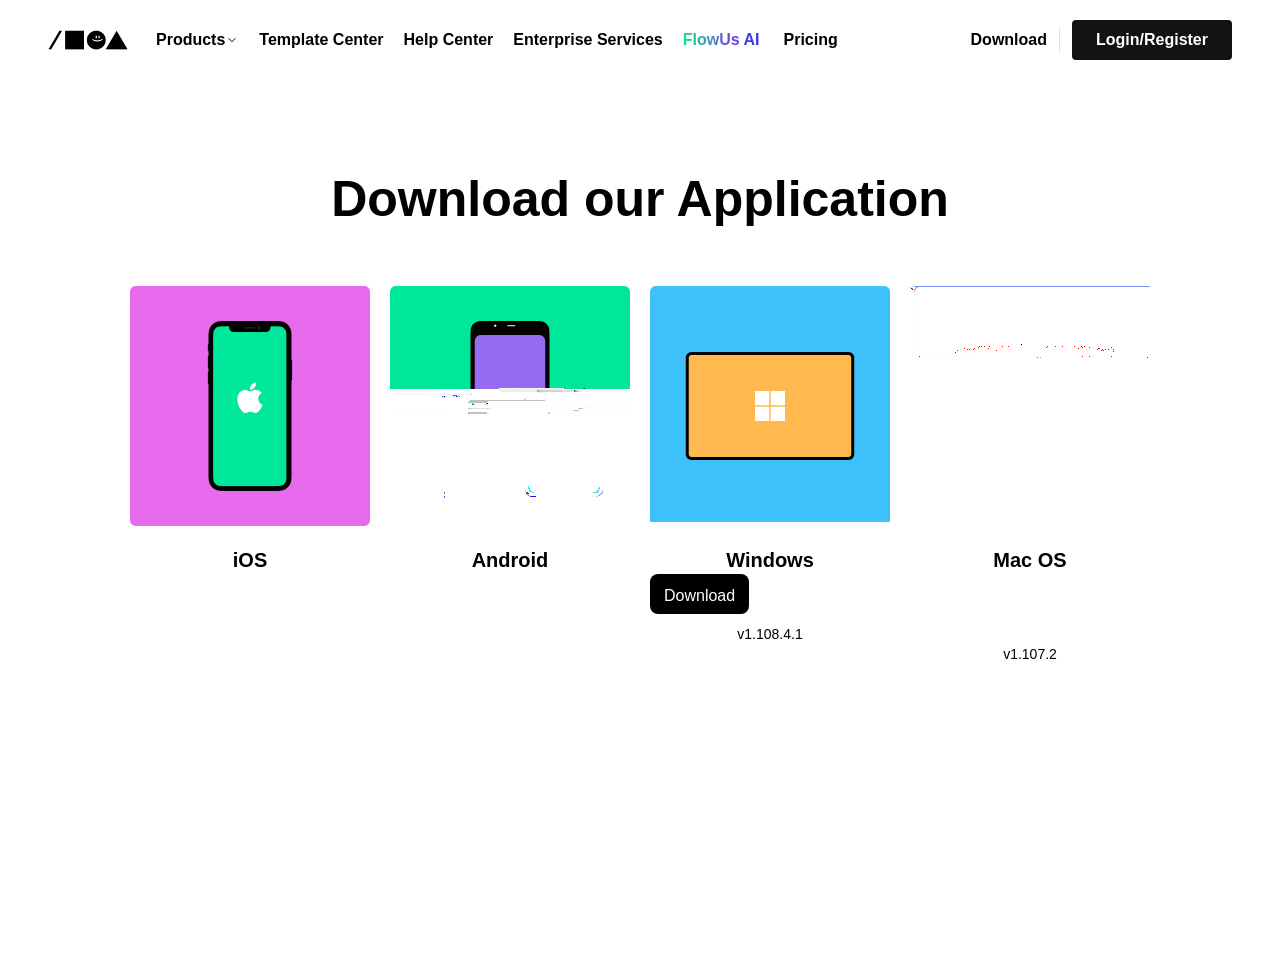
==== playwright_output/download.html @ 9d01afb3 "fix: inject missing Android/Windows/Mac tiles into download.html" ====
<!DOCTYPE html><html lang="en"><head><meta charset="utf-8"><meta name="viewport" content="width=device-width,initial-scale=1"><meta name="robots" content="index, follow"><meta name="theme-color" content="#000000"><link rel="manifest" href="/manifest.json"><link rel="shortcut icon" href="/favicon.png"><title>Download FlowUs - FlowUs Official Website </title><meta name="description" content="FlowUs is a next-generation knowledge management and collaboration platform using cloud-based notes to provide online collaborative documents, multi-dimensional tables, flowcharts, cloud storage, and other versatile functions for both individuals and teams. Covering both mobile and desktop ecosystems, FlowUs enables users to achieve one-stop solutions for project management, knowledge bases, cloud storage, internal workflows, and more."><meta name="keywords" content="FlowUs, FlowUs Official Website, Knowledge Management, Collaboration Platform, Online Documents, Note-taking, Multi-dimensional Tables, Knowledge Base, Project Management, Cloud Documents"><meta name="subject" content="Flow us"><meta name="twitter:title" content="FlowUs Official Website - Next-Generation Knowledge Management and Collaboration Platform"><meta name="twitter:card" content="summary_large_image"><meta name="twitter:description" content="FlowUs is a next-generation knowledge management and collaboration platform using cloud-based notes to provide online collaborative documents, multi-dimensional tables, flowcharts, cloud storage, and other versatile functions for both individuals and teams. Covering both mobile and desktop ecosystems, FlowUs enables users to achieve one-stop solutions for project management, knowledge bases, cloud storage, internal workflows, and more."><meta name="twitter:image" content="https://flowus.tech/preview.jpg"><meta name="twitter:image:alt" content="FlowUs Material Image"><meta property="og:image" content="https://flowus.tech/preview.jpg"><meta property="og:title" content="FlowUs Official Website - Next-Generation Knowledge Management and Collaboration Platform"><meta property="og:type" content="website"><meta property="og:description" content="FlowUs is a next-generation knowledge management and collaboration platform using cloud-based notes to provide online collaborative documents, multi-dimensional tables, flowcharts, cloud storage, and other versatile functions for both individuals and teams. Covering both mobile and desktop ecosystems, FlowUs enables users to achieve one-stop solutions for project management, knowledge bases, cloud storage, internal workflows, and more."><meta property="og:site_name" content="FlowUs"><script type="text/javascript" charset="utf-8" async="" src="https://www.smartsuppchat.com/loader.js?"></script><script type="application/ld+json">{"@context":"https://schema.org","@type":"WebSite","name":"FlowUs","url":"https://flowus.app"}</script><!-- React disabled -->
<script>
window.addEventListener("DOMContentLoaded", function() { console.log("Content preserved"); });
</script><link href="./assets/main.d045d5cb.css" rel="stylesheet"><link rel="shortcut icon" href="[data-uri]" data-react-helmet="true"><meta name="keywords" content="FlowUs download, FlowUs client, FlowUs mobile version, FlowUs PC version, FlowUs software, FlowUs platform download, FlowUs app, FlowUs desktop version" data-react-helmet="true"><meta name="description" content="FlowUs is a next-generation knowledge management and collaboration platform using cloud-based notes. It offers features for individuals and teams such as online collaborative documents, multi-dimensional tables, flowcharts, and cloud storage. Covering the full mobile and PC ecosystem, FlowUs provides an all-in-one solution for project management, knowledge base, cloud storage, and internal workflows." data-react-helmet="true"><script type="text/javascript" data-react-helmet="true">
          var _smartsupp = _smartsupp || {};
          _smartsupp.key = '7169351d4423dc1c62f0234f7a58362358537aee';
          window.smartsupp||(function(d) {
            var s,c,o=smartsupp=function(){ o._.push(arguments)};o._=[];
            s=d.getElementsByTagName('script')[0];c=d.createElement('script');
            c.type='text/javascript';c.charset='utf-8';c.async=true;
            c.src='https://www.smartsuppchat.com/loader.js?';s.parentNode.insertBefore(c,s);
          })(document);
        </script></head><body><noscript>You need to enable JavaScript to run this app.</noscript><div id="root"><div class="App" style="background-color: white;"><header class="relative z-50 h-[80px] header-sm:sticky header-sm:h-16 header-sm:top-0 bg-white text-black"><div class="mediaNone fixed w-full flex justify-between items-center px-12 header-sm:hidden h-[80px] border-grey6 top-0 bg-white text-black" style="background-color: white;"><a class="flex items-center cursor-pointer flex-shrink-0" href="index.html"><img src="./assets/home-logo.78d948f2.3708f5f82c0549fd1920.png" alt="logo" class="w-20"></a><nav class="flex flex-1 items-center justify-start space-x-1 px-5 text-t1-medium mediaNone"><div class="flex items-center"><div class="flex items-center font-bold space-x-1 rounded animate-hover px-2 py-1 whitespace-nowrap">Products<svg width="14" height="14" viewBox="0 0 20 20" xmlns="http://www.w3.org/2000/svg" fill="black"><path fill-rule="evenodd" clip-rule="evenodd" d="M10.3535 12.8284L15.3032 7.87866L14.5961 7.17155L9.99992 11.7677L5.40373 7.17155L4.69662 7.87866L9.64637 12.8284C9.84163 13.0237 10.1582 13.0237 10.3535 12.8284Z"></path></svg></div><div data-tippy-root="true" id="tippy-1" style="z-index: 9999; visibility: visible; position: absolute; inset: 0px auto auto 0px; margin: 0px; transform: translate3d(148px, 58px, 0px);"><div class="tippy-box" data-state="visible" tabindex="-1" data-theme="none" data-animation="fade" role="tooltip" data-placement="bottom-start" style="max-width: 350px; transition-duration: 200ms;"><div class="tippy-content" data-state="visible" style="transition-duration: 200ms;"><div></div></div></div></div></div><a class="relative h-full flex items-center font-bold animate-hover px-2 py-1 rounded whitespace-nowrap" href="template.html" target="_self">Template Center</a><a class="relative h-full flex items-center font-bold animate-hover px-2 py-1 rounded whitespace-nowrap" href="https://docs.flowus.wiki/Help-center-11f323d1c3cc806799dfd455a71608be" target="_blank">Help Center</a><a class="relative h-full flex items-center font-bold animate-hover px-2 py-1 rounded whitespace-nowrap" href="firm.html" target="_self">Enterprise Services</a><a class="relative h-full flex items-center font-bold animate-hover px-2 py-1 rounded whitespace-nowrap" href="ai.html" target="_self"><span class="text-inter-gradient">FlowUs AI</span></a><div class="flex items-center"></div><a class="relative h-full flex items-center font-bold animate-hover px-2 py-1 rounded whitespace-nowrap" href="pricing.html" target="_self">Pricing</a></nav><div class="flex items-center space-x-4 mediaNone"><a class="h-full flex items-center text-t1 font-bold cursor-pointer flex-shrink-0" href="download.html">Download</a></div><span class="w-px h-6 bg-grey5 mx-3 flex-shrink-0 header-md:mx-2 mediaNone"></span><div class="flex items-center mediaNone"><a class="sm:py-2 sm:px-[36px] text-[16px] rounded text-center inline-flex font-semibold items-center justify-center cursor-pointer whitespace-nowrap text-white py-2 px-6 bg-black" href="login.html" style="background-color: rgb(19, 19, 19); color: white;">Login/Register</a></div></div><div class="relative mediaBlock header-sm:block  border-grey6 bg-white text-black"><div class="flex justify-between px-8 h-16 items-center"><a class="cursor-pointer" href="index.html"><img src="./assets/home-logo.78d948f2.3708f5f82c0549fd1920.png" alt="logo" class="w-20"></a><span class="mediaBlock"><svg fill="black" width="32" height="32" viewBox="0 0 32 32" xmlns="http://www.w3.org/2000/svg" class="block"><rect x="5" y="7.75" width="22" height="2.5"></rect><rect x="5" y="14.75" width="22" height="2.5"></rect><rect x="5" y="21.75" width="22" height="2.5"></rect></svg><svg fill="black" width="32" height="32" viewBox="0 0 32 32" xmlns="http://www.w3.org/2000/svg" class="hidden"><rect x="8.04517" y="22.1873" width="20" height="2.5" transform="rotate(-45 8.04517 22.1873)"></rect><rect x="22.1873" y="23.9548" width="20" height="2.5" transform="rotate(-135 22.1873 23.9548)"></rect></svg></span></div><div class="absolute px-8 bg-white py-2 w-full z-10 top-[62px]" style="box-shadow: rgba(0, 0, 0, 0.15) 0px 10px 10px; visibility: hidden; background-color: white;"><a class="text-[15px] h-12 flex items-center font-medium cursor-pointer" href="download.html">Login/Register</a><a class="text-[15px] h-12 flex items-center font-medium cursor-pointer" rel="noreferrer" href="template.html" target="_self">Template Center</a><a class="text-[15px] h-12 flex items-center font-medium cursor-pointer" rel="noreferrer" href="ai.html" target="_self"><img src="./assets/ai.0b3a8809.a1fc3824e3d16d58b443470baec4923d.svg" alt="FlowUs AI"></a><a class="text-[15px] h-12 flex items-center font-medium cursor-pointer" rel="noreferrer" href="firm.html" target="_self">Enterprise Services</a><a class="text-[15px] h-12 flex items-center font-medium cursor-pointer" rel="noreferrer" href="pricing.html" target="_self">Pricing</a><a class="text-[15px] h-12 flex items-center font-medium cursor-pointer" rel="noreferrer" href="download.html" target="_self">Download</a><a class="text-[15px] h-12 flex items-center font-medium cursor-pointer" href="page.html" target="_self">Documents</a><a class="text-[15px] h-12 flex items-center font-medium cursor-pointer" href="bitable.html" target="_self">Multidimensional Tables</a><a class="text-[15px] h-12 flex items-center font-medium cursor-pointer" href="folder.html" target="_self">Folders</a><a class="text-[15px] h-12 flex items-center font-medium cursor-pointer" href="cooperation.html" target="_self">Team Space</a></div></div></header><div><div><div id="__next" data-reactroot="true"><div class="flex w-full h-full transition-all"><div class="w-full h-full" style="width: 100%;"><div class="flex flex-col min-h-screen sm:w-full bg-white"><div><div></div></div><main class="root flex-1 sm:overflow-hidden mx-auto w-full max-w-[1440px]"><div class="mt-16 header-sm:mt-10"><h2 class="text-propaganda-title leading-[110px] header-sm:text-[39px] header-sm:leading-[60px] text-center header-sm:px-4">Download our Application</h2><div class="flex justify-center mt-8 header-sm:flex-col header-sm:items-center header-sm:mt-8 header-sm:px-8"><div class="group relative flex-shrink-0 mr-5 header-sm:mr-0"><img src="[data-uri]" alt="iOS" class="w-60 h-60 mx-auto download-md:w-44 download-md:h-44 header-sm:w-full header-sm:h-full"><p class="text-[20px] leading-[28px] text-center mt-5 font-semibold">iOS</p><button class="h-10 rounded bg-[#bbb] text-white flex font-semibold items-center justify-center text-[16px] w-[141px] mx-auto mt-5 cursor-not-allowed opacity-30" disabled>Unsupported device</button></div><div class="group relative flex-shrink-0 mr-5 header-sm:mr-0 header-sm:mt-16"><img src="./assets/android-icon.png" alt="Android" class="w-60 h-60 mx-auto download-md:w-44 download-md:h-44 header-sm:w-full header-sm:h-full"><p class="text-[20px] leading-[28px] text-center mt-5 font-semibold">Android</p><button class="h-10 rounded bg-[#bbb] text-white flex font-semibold items-center justify-center text-[16px] w-[141px] mx-auto mt-5 cursor-not-allowed opacity-30" disabled>Unsupported device</button></div><div class="group relative flex-shrink-0 mr-5 header-sm:mr-0 header-sm:mt-16"><img src="./assets/windows-icon.png" alt="Windows" class="w-60 h-60 mx-auto download-md:w-44 download-md:h-44 header-sm:w-full header-sm:h-full"><p class="text-[20px] leading-[28px] text-center mt-5 font-semibold">Windows</p><button class="h-10 rounded bg-black text-white flex font-semibold items-center justify-center text-[16px] w-[141px] mx-auto mt-5" id="winBtn" title="Please register to enable downloads.">Download</button><p class="text-[14px] leading-[24px] text-t4-medium text-center mt-2">v1.108.4.1</p></div><div class="group relative flex-shrink-0 header-sm:mr-0 header-sm:mt-16"><img src="./assets/mac-icon.png" alt="Mac OS" class="w-60 h-60 mx-auto download-md:w-44 download-md:h-44 header-sm:w-full header-sm:h-full"><p class="text-[20px] leading-[28px] text-center mt-5 font-semibold">Mac OS</p><button class="h-10 rounded bg-[#bbb] text-white flex font-semibold items-center justify-center text-[16px] w-[141px] mx-auto mt-5 cursor-not-allowed opacity-30" disabled>Unsupported device</button><p class="text-[14px] leading-[24px] text-t4-medium text-center mt-2">v1.107.2</p></div></div></div></div>
<script src="./assets/downloads.js?v=1001"></script>
<script src="./assets/profile.js?v=1001"></script>
</body></html>
---- playwright_output/assets/main.d045d5cb.css ----
@font-face{font-family:circular;font-style:normal;font-weight:400;src:url(chrome-extension://liecbddmkiiihnedobmlmillhodjkdmb/fonts/CircularXXWeb-Book.woff2) format("woff2")}@font-face{font-family:circular;font-style:normal;font-weight:700;src:url(chrome-extension://liecbddmkiiihnedobmlmillhodjkdmb/fonts/CircularXXWeb-Bold.woff2) format("woff2")}#inner-shadow-companion{font-feature-settings:"ss08" on;font-family:circular,-apple-system,BlinkMacSystemFont,Segoe UI,sans-serif;font-size:100%;font-size:var(--lns-fontSize-medium);line-height:var(--lns-lineHeight-medium)}#inner-shadow-companion *,#inner-shadow-companion :after,#inner-shadow-companion :before{box-sizing:border-box}#inner-shadow-companion *{-webkit-font-smoothing:antialiased;-moz-osx-font-smoothing:grayscale;letter-spacing:calc(.6px - .05em)}#inner-shadow-companion,.theme-light,[data-lens-theme=light]{--lns-color-primary:var(--lns-themeLight-color-primary);--lns-color-primaryHover:var(
                  --lns-themeLight-color-primaryHover
                );--lns-color-primaryActive:var(
                  --lns-themeLight-color-primaryActive
                );--lns-color-body:var(--lns-themeLight-color-body);--lns-color-bodyDimmed:var(--lns-themeLight-color-bodyDimmed);--lns-color-background:var(--lns-themeLight-color-background);--lns-color-backgroundHover:var(
                  --lns-themeLight-color-backgroundHover
                );--lns-color-backgroundActive:var(
                  --lns-themeLight-color-backgroundActive
                );--lns-color-backgroundSecondary:var(
                  --lns-themeLight-color-backgroundSecondary
                );--lns-color-backgroundSecondary2:var(
                  --lns-themeLight-color-backgroundSecondary2
                );--lns-color-overlay:var(--lns-themeLight-color-overlay);--lns-color-border:var(--lns-themeLight-color-border);--lns-color-focusRing:var(--lns-themeLight-color-focusRing);--lns-color-record:var(--lns-themeLight-color-record);--lns-color-recordHover:var(
                  --lns-themeLight-color-recordHover
                );--lns-color-recordActive:var(
                  --lns-themeLight-color-recordActive
                );--lns-color-info:var(--lns-themeLight-color-info);--lns-color-success:var(--lns-themeLight-color-success);--lns-color-warning:var(--lns-themeLight-color-warning);--lns-color-danger:var(--lns-themeLight-color-danger);--lns-color-dangerHover:var(
                  --lns-themeLight-color-dangerHover
                );--lns-color-dangerActive:var(
                  --lns-themeLight-color-dangerActive
                );--lns-color-backdrop:var(--lns-themeLight-color-backdrop);--lns-color-backdropDark:var(
                  --lns-themeLight-color-backdropDark
                );--lns-color-backdropTwilight:var(
                  --lns-themeLight-color-backdropTwilight
                );--lns-color-disabledContent:var(
                  --lns-themeLight-color-disabledContent
                );--lns-color-highlight:var(--lns-themeLight-color-highlight);--lns-color-disabledBackground:var(
                  --lns-themeLight-color-disabledBackground
                );--lns-color-formFieldBorder:var(
                  --lns-themeLight-color-formFieldBorder
                );--lns-color-formFieldBackground:var(
                  --lns-themeLight-color-formFieldBackground
                );--lns-color-buttonBorder:var(
                  --lns-themeLight-color-buttonBorder
                );--lns-color-upgrade:var(--lns-themeLight-color-upgrade);--lns-color-upgradeHover:var(
                  --lns-themeLight-color-upgradeHover
                );--lns-color-upgradeActive:var(
                  --lns-themeLight-color-upgradeActive
                );--lns-color-tabBackground:var(
                  --lns-themeLight-color-tabBackground
                );--lns-color-discoveryBackground:var(
                  --lns-themeLight-color-discoveryBackground
                );--lns-color-discoveryLightBackground:var(
                  --lns-themeLight-color-discoveryLightBackground
                );--lns-color-discoveryTitle:var(
                  --lns-themeLight-color-discoveryTitle
                );--lns-color-discoveryHighlight:var(
                  --lns-themeLight-color-discoveryHighlight
                )}.theme-dark,[data-lens-theme=dark]{--lns-color-primary:var(--lns-themeDark-color-primary);--lns-color-primaryHover:var(
                  --lns-themeDark-color-primaryHover
                );--lns-color-primaryActive:var(
                  --lns-themeDark-color-primaryActive
                );--lns-color-body:var(--lns-themeDark-color-body);--lns-color-bodyDimmed:var(--lns-themeDark-color-bodyDimmed);--lns-color-background:var(--lns-themeDark-color-background);--lns-color-backgroundHover:var(
                  --lns-themeDark-color-backgroundHover
                );--lns-color-backgroundActive:var(
                  --lns-themeDark-color-backgroundActive
                );--lns-color-backgroundSecondary:var(
                  --lns-themeDark-color-backgroundSecondary
                );--lns-color-backgroundSecondary2:var(
                  --lns-themeDark-color-backgroundSecondary2
                );--lns-color-overlay:var(--lns-themeDark-color-overlay);--lns-color-border:var(--lns-themeDark-color-border);--lns-color-focusRing:var(--lns-themeDark-color-focusRing);--lns-color-record:var(--lns-themeDark-color-record);--lns-color-recordHover:var(--lns-themeDark-color-recordHover);--lns-color-recordActive:var(
                  --lns-themeDark-color-recordActive
                );--lns-color-info:var(--lns-themeDark-color-info);--lns-color-success:var(--lns-themeDark-color-success);--lns-color-warning:var(--lns-themeDark-color-warning);--lns-color-danger:var(--lns-themeDark-color-danger);--lns-color-dangerHover:var(--lns-themeDark-color-dangerHover);--lns-color-dangerActive:var(
                  --lns-themeDark-color-dangerActive
                );--lns-color-backdrop:var(--lns-themeDark-color-backdrop);--lns-color-backdropDark:var(
                  --lns-themeDark-color-backdropDark
                );--lns-color-backdropTwilight:var(
                  --lns-themeDark-color-backdropTwilight
                );--lns-color-disabledContent:var(
                  --lns-themeDark-color-disabledContent
                );--lns-color-highlight:var(--lns-themeDark-color-highlight);--lns-color-disabledBackground:var(
                  --lns-themeDark-color-disabledBackground
                );--lns-color-formFieldBorder:var(
                  --lns-themeDark-color-formFieldBorder
                );--lns-color-formFieldBackground:var(
                  --lns-themeDark-color-formFieldBackground
                );--lns-color-buttonBorder:var(
                  --lns-themeDark-color-buttonBorder
                );--lns-color-upgrade:var(--lns-themeDark-color-upgrade);--lns-color-upgradeHover:var(
                  --lns-themeDark-color-upgradeHover
                );--lns-color-upgradeActive:var(
                  --lns-themeDark-color-upgradeActive
                );--lns-color-tabBackground:var(
                  --lns-themeDark-color-tabBackground
                );--lns-color-discoveryBackground:var(
                  --lns-themeDark-color-discoveryBackground
                );--lns-color-discoveryLightBackground:var(
                  --lns-themeDark-color-discoveryLightBackground
                );--lns-color-discoveryTitle:var(
                  --lns-themeDark-color-discoveryTitle
                );--lns-color-discoveryHighlight:var(
                  --lns-themeDark-color-discoveryHighlight
                )}#inner-shadow-companion{--lns-fontWeight-book:400;--lns-fontWeight-bold:700;--lns-unit:0.5rem;--lns-fontSize-small:calc(var(--lns-unit, 8px)*1.5);--lns-lineHeight-small:1.5;--lns-fontSize-body-sm:calc(var(--lns-unit, 8px)*1.5);--lns-lineHeight-body-sm:1.5;--lns-fontSize-medium:calc(var(--lns-unit, 8px)*1.75);--lns-lineHeight-medium:1.6;--lns-fontSize-body-md:calc(var(--lns-unit, 8px)*1.75);--lns-lineHeight-body-md:1.6;--lns-fontSize-large:calc(var(--lns-unit, 8px)*2.25);--lns-lineHeight-large:1.45;--lns-fontSize-body-lg:calc(var(--lns-unit, 8px)*2.25);--lns-lineHeight-body-lg:1.45;--lns-fontSize-xlarge:calc(var(--lns-unit, 8px)*3);--lns-lineHeight-xlarge:1.35;--lns-fontSize-heading-sm:calc(var(--lns-unit, 8px)*3);--lns-lineHeight-heading-sm:1.35;--lns-fontSize-xxlarge:calc(var(--lns-unit, 8px)*4);--lns-lineHeight-xxlarge:1.2;--lns-fontSize-heading-md:calc(var(--lns-unit, 8px)*4);--lns-lineHeight-heading-md:1.2;--lns-fontSize-xxxlarge:calc(var(--lns-unit, 8px)*6);--lns-lineHeight-xxxlarge:1.15;--lns-fontSize-heading-lg:calc(var(--lns-unit, 8px)*6);--lns-lineHeight-heading-lg:1.15;--lns-radius-medium:calc(var(--lns-unit, 8px)*1);--lns-radius-large:calc(var(--lns-unit, 8px)*2);--lns-radius-xlarge:calc(var(--lns-unit, 8px)*3);--lns-radius-full:calc(var(--lns-unit, 8px)*999);--lns-shadow-small:0 calc(var(--lns-unit, 8px)*0.5) calc(var(--lns-unit, 8px)*1.25) #0000000d;--lns-shadow-medium:0 calc(var(--lns-unit, 8px)*0.5) calc(var(--lns-unit, 8px)*1.25) #0000001a;--lns-shadow-large:0 calc(var(--lns-unit, 8px)*0.75) calc(var(--lns-unit, 8px)*3) #0000001a;--lns-space-xsmall:calc(var(--lns-unit, 8px)*0.5);--lns-space-small:calc(var(--lns-unit, 8px)*1);--lns-space-medium:calc(var(--lns-unit, 8px)*2);--lns-space-large:calc(var(--lns-unit, 8px)*3);--lns-space-xlarge:calc(var(--lns-unit, 8px)*5);--lns-space-xxlarge:calc(var(--lns-unit, 8px)*8);--lns-formFieldBorderWidth:1px;--lns-formFieldBorderWidthFocus:2px;--lns-formFieldHeight:calc(var(--lns-unit, 8px)*4.5);--lns-formFieldRadius:calc(var(--lns-unit, 8px)*2.25);--lns-formFieldHorizontalPadding:calc(var(--lns-unit, 8px)*2);--lns-formFieldBorderShadow:inset 0 0 0 var(--lns-formFieldBorderWidth) var(--lns-color-formFieldBorder);--lns-formFieldBorderShadowFocus:inset 0 0 0 var(--lns-formFieldBorderWidthFocus) var(--lns-color-blurple),0 0 0 var(--lns-formFieldBorderWidthFocus) var(--lns-color-focusRing);--lns-color-red:#cf3917;--lns-color-blurpleLight:#e9e9fd;--lns-color-blurpleMedium:#c7c6f9;--lns-color-blurple:#625df5;--lns-color-blurpleDark:#4f49f3;--lns-color-blurpleStrong:#3d2d7b;--lns-color-offWhite:#f8f6f0;--lns-color-blueLight:#c6def0;--lns-color-blue:#77c4ff;--lns-color-blueDark:#3d5a70;--lns-color-orangeLight:#ffcfca;--lns-color-orange:#ff623e;--lns-color-orangeDark:#ed785e;--lns-color-tealLight:#9cbdbd;--lns-color-teal:#44c3c3;--lns-color-tealDark:#314444;--lns-color-yellowLight:#ffe9c1;--lns-color-yellow:#ffdb25;--lns-color-yellowDark:#ffc65c;--lns-color-grey8:#212121;--lns-color-grey7:#3a384d;--lns-color-grey6:#6c6685;--lns-color-grey5:#9797a5;--lns-color-grey4:#bcb8c7;--lns-color-grey3:#d7d5dd;--lns-color-grey2:#f2f1f4;--lns-color-grey1:#f7f7f8;--lns-color-white:#fff;--lns-themeLight-color-primary:#625df5;--lns-themeLight-color-primaryHover:#342df2;--lns-themeLight-color-primaryActive:#140dda;--lns-themeLight-color-body:#212121;--lns-themeLight-color-bodyDimmed:#6c6685;--lns-themeLight-color-background:#fff;--lns-themeLight-color-backgroundHover:#3a384d1a;--lns-themeLight-color-backgroundActive:#3a384d4d;--lns-themeLight-color-backgroundSecondary:#3a384d0a;--lns-themeLight-color-backgroundSecondary2:#dad0b433;--lns-themeLight-color-overlay:#fff;--lns-themeLight-color-border:#6c668533;--lns-themeLight-color-focusRing:#625df580;--lns-themeLight-color-record:#ff623e;--lns-themeLight-color-recordHover:#ff380b;--lns-themeLight-color-recordActive:#d72700;--lns-themeLight-color-info:#77c4ff;--lns-themeLight-color-success:#44c3c3;--lns-themeLight-color-warning:#ffc65c;--lns-themeLight-color-danger:#cf3917;--lns-themeLight-color-dangerHover:#ae3013;--lns-themeLight-color-dangerActive:#8e2710;--lns-themeLight-color-backdrop:#21212180;--lns-themeLight-color-backdropDark:#212121e6;--lns-themeLight-color-backdropTwilight:#4b42adcc;--lns-themeLight-color-disabledContent:#9797a5;--lns-themeLight-color-highlight:#6161f126;--lns-themeLight-color-disabledBackground:#f2f1f4;--lns-themeLight-color-formFieldBorder:#d7d5dd;--lns-themeLight-color-formFieldBackground:#fff;--lns-themeLight-color-buttonBorder:#6c668540;--lns-themeLight-color-upgrade:#dbf0ff;--lns-themeLight-color-upgradeHover:#b3deff;--lns-themeLight-color-upgradeActive:#8accff;--lns-themeLight-color-tabBackground:#6c668526;--lns-themeLight-color-discoveryBackground:#dbf0ff;--lns-themeLight-color-discoveryLightBackground:#f0f8ff;--lns-themeLight-color-discoveryTitle:#212121;--lns-themeLight-color-discoveryHighlight:#8accff4d;--lns-themeDark-color-primary:#827ef6;--lns-themeDark-color-primaryHover:#342df2;--lns-themeDark-color-primaryActive:#140dda;--lns-themeDark-color-body:#f7f7f8;--lns-themeDark-color-bodyDimmed:#9797a5;--lns-themeDark-color-background:#212121;--lns-themeDark-color-backgroundHover:#ffffff1a;--lns-themeDark-color-backgroundActive:#fff3;--lns-themeDark-color-backgroundSecondary:#ffffff0a;--lns-themeDark-color-backgroundSecondary2:#7f776233;--lns-themeDark-color-overlay:#333;--lns-themeDark-color-border:#bcb8c733;--lns-themeDark-color-focusRing:#625df580;--lns-themeDark-color-record:#ff623e;--lns-themeDark-color-recordHover:#ff380b;--lns-themeDark-color-recordActive:#d72700;--lns-themeDark-color-info:#77c4ff;--lns-themeDark-color-success:#44c3c3;--lns-themeDark-color-warning:#ffc65c;--lns-themeDark-color-danger:#cf3917;--lns-themeDark-color-dangerHover:#ae3013;--lns-themeDark-color-dangerActive:#8e2710;--lns-themeDark-color-backdrop:#21212180;--lns-themeDark-color-backdropDark:#212121e6;--lns-themeDark-color-backdropTwilight:#4b42adcc;--lns-themeDark-color-disabledContent:#9797a5;--lns-themeDark-color-highlight:#6161f126;--lns-themeDark-color-disabledBackground:#363342;--lns-themeDark-color-formFieldBorder:#6c6685;--lns-themeDark-color-formFieldBackground:#212121;--lns-themeDark-color-buttonBorder:#ffffff40;--lns-themeDark-color-upgrade:#a2d4fb;--lns-themeDark-color-upgradeHover:#80c5fa;--lns-themeDark-color-upgradeActive:#5db5f8;--lns-themeDark-color-tabBackground:#ffffff26;--lns-themeDark-color-discoveryBackground:#a2d4fb;--lns-themeDark-color-discoveryLightBackground:#212121;--lns-themeDark-color-discoveryTitle:#77c4ff;--lns-themeDark-color-discoveryHighlight:#8accff4d;--lns-gradient-ai-primary:radial-gradient(134.96% 884.49% at 119.29% 112.58%,#dc43be 0%,#565add 70%);--lns-gradient-ai-secondary:radial-gradient(100% 138.41% at 100% 100%,#eff0ff 0%,#fff 100%)}.c\:red{color:var(--lns-color-red)}.c\:blurpleLight{color:var(--lns-color-blurpleLight)}.c\:blurpleMedium{color:var(--lns-color-blurpleMedium)}.c\:blurple{color:var(--lns-color-blurple)}.c\:blurpleDark{color:var(--lns-color-blurpleDark)}.c\:blurpleStrong{color:var(--lns-color-blurpleStrong)}.c\:offWhite{color:var(--lns-color-offWhite)}.c\:blueLight{color:var(--lns-color-blueLight)}.c\:blue{color:var(--lns-color-blue)}.c\:blueDark{color:var(--lns-color-blueDark)}.c\:orangeLight{color:var(--lns-color-orangeLight)}.c\:orange{color:var(--lns-color-orange)}.c\:orangeDark{color:var(--lns-color-orangeDark)}.c\:tealLight{color:var(--lns-color-tealLight)}.c\:teal{color:var(--lns-color-teal)}.c\:tealDark{color:var(--lns-color-tealDark)}.c\:yellowLight{color:var(--lns-color-yellowLight)}.c\:yellow{color:var(--lns-color-yellow)}.c\:yellowDark{color:var(--lns-color-yellowDark)}.c\:grey8{color:var(--lns-color-grey8)}.c\:grey7{color:var(--lns-color-grey7)}.c\:grey6{color:var(--lns-color-grey6)}.c\:grey5{color:var(--lns-color-grey5)}.c\:grey4{color:var(--lns-color-grey4)}.c\:grey3{color:var(--lns-color-grey3)}.c\:grey2{color:var(--lns-color-grey2)}.c\:grey1{color:var(--lns-color-grey1)}.c\:white{color:var(--lns-color-white)}.c\:primary{color:var(--lns-color-primary)}.c\:primaryHover{color:var(--lns-color-primaryHover)}.c\:primaryActive{color:var(--lns-color-primaryActive)}.c\:body{color:var(--lns-color-body)}.c\:bodyDimmed{color:var(--lns-color-bodyDimmed)}.c\:background{color:var(--lns-color-background)}.c\:backgroundHover{color:var(--lns-color-backgroundHover)}.c\:backgroundActive{color:var(--lns-color-backgroundActive)}.c\:backgroundSecondary{color:var(--lns-color-backgroundSecondary)}.c\:backgroundSecondary2{color:var(--lns-color-backgroundSecondary2)}.c\:overlay{color:var(--lns-color-overlay)}.c\:border{color:var(--lns-color-border)}.c\:focusRing{color:var(--lns-color-focusRing)}.c\:record{color:var(--lns-color-record)}.c\:recordHover{color:var(--lns-color-recordHover)}.c\:recordActive{color:var(--lns-color-recordActive)}.c\:info{color:var(--lns-color-info)}.c\:success{color:var(--lns-color-success)}.c\:warning{color:var(--lns-color-warning)}.c\:danger{color:var(--lns-color-danger)}.c\:dangerHover{color:var(--lns-color-dangerHover)}.c\:dangerActive{color:var(--lns-color-dangerActive)}.c\:backdrop{color:var(--lns-color-backdrop)}.c\:backdropDark{color:var(--lns-color-backdropDark)}.c\:backdropTwilight{color:var(--lns-color-backdropTwilight)}.c\:disabledContent{color:var(--lns-color-disabledContent)}.c\:highlight{color:var(--lns-color-highlight)}.c\:disabledBackground{color:var(--lns-color-disabledBackground)}.c\:formFieldBorder{color:var(--lns-color-formFieldBorder)}.c\:formFieldBackground{color:var(--lns-color-formFieldBackground)}.c\:buttonBorder{color:var(--lns-color-buttonBorder)}.c\:upgrade{color:var(--lns-color-upgrade)}.c\:upgradeHover{color:var(--lns-color-upgradeHover)}.c\:upgradeActive{color:var(--lns-color-upgradeActive)}.c\:tabBackground{color:var(--lns-color-tabBackground)}.c\:discoveryBackground{color:var(--lns-color-discoveryBackground)}.c\:discoveryLightBackground{color:var(--lns-color-discoveryLightBackground)}.c\:discoveryTitle{color:var(--lns-color-discoveryTitle)}.c\:discoveryHighlight{color:var(--lns-color-discoveryHighlight)}.shadow\:small{box-shadow:var(--lns-shadow-small)}.shadow\:medium{box-shadow:var(--lns-shadow-medium)}.shadow\:large{box-shadow:var(--lns-shadow-large)}.radius\:medium{border-radius:var(--lns-radius-medium)}.radius\:large{border-radius:var(--lns-radius-large)}.radius\:xlarge{border-radius:var(--lns-radius-xlarge)}.radius\:full{border-radius:var(--lns-radius-full)}.bgc\:red{background-color:var(--lns-color-red)}.bgc\:blurpleLight{background-color:var(--lns-color-blurpleLight)}.bgc\:blurpleMedium{background-color:var(--lns-color-blurpleMedium)}.bgc\:blurple{background-color:var(--lns-color-blurple)}.bgc\:blurpleDark{background-color:var(--lns-color-blurpleDark)}.bgc\:blurpleStrong{background-color:var(--lns-color-blurpleStrong)}.bgc\:offWhite{background-color:var(--lns-color-offWhite)}.bgc\:blueLight{background-color:var(--lns-color-blueLight)}.bgc\:blue{background-color:var(--lns-color-blue)}.bgc\:blueDark{background-color:var(--lns-color-blueDark)}.bgc\:orangeLight{background-color:var(--lns-color-orangeLight)}.bgc\:orange{background-color:var(--lns-color-orange)}.bgc\:orangeDark{background-color:var(--lns-color-orangeDark)}.bgc\:tealLight{background-color:var(--lns-color-tealLight)}.bgc\:teal{background-color:var(--lns-color-teal)}.bgc\:tealDark{background-color:var(--lns-color-tealDark)}.bgc\:yellowLight{background-color:var(--lns-color-yellowLight)}.bgc\:yellow{background-color:var(--lns-color-yellow)}.bgc\:yellowDark{background-color:var(--lns-color-yellowDark)}.bgc\:grey8{background-color:var(--lns-color-grey8)}.bgc\:grey7{background-color:var(--lns-color-grey7)}.bgc\:grey6{background-color:var(--lns-color-grey6)}.bgc\:grey5{background-color:var(--lns-color-grey5)}.bgc\:grey4{background-color:var(--lns-color-grey4)}.bgc\:grey3{background-color:var(--lns-color-grey3)}.bgc\:grey2{background-color:var(--lns-color-grey2)}.bgc\:grey1{background-color:var(--lns-color-grey1)}.bgc\:white{background-color:var(--lns-color-white)}.bgc\:primary{background-color:var(--lns-color-primary)}.bgc\:primaryHover{background-color:var(--lns-color-primaryHover)}.bgc\:primaryActive{background-color:var(--lns-color-primaryActive)}.bgc\:body{background-color:var(--lns-color-body)}.bgc\:bodyDimmed{background-color:var(--lns-color-bodyDimmed)}.bgc\:background{background-color:var(--lns-color-background)}.bgc\:backgroundHover{background-color:var(--lns-color-backgroundHover)}.bgc\:backgroundActive{background-color:var(--lns-color-backgroundActive)}.bgc\:backgroundSecondary{background-color:var(--lns-color-backgroundSecondary)}.bgc\:backgroundSecondary2{background-color:var(--lns-color-backgroundSecondary2)}.bgc\:overlay{background-color:var(--lns-color-overlay)}.bgc\:border{background-color:var(--lns-color-border)}.bgc\:focusRing{background-color:var(--lns-color-focusRing)}.bgc\:record{background-color:var(--lns-color-record)}.bgc\:recordHover{background-color:var(--lns-color-recordHover)}.bgc\:recordActive{background-color:var(--lns-color-recordActive)}.bgc\:info{background-color:var(--lns-color-info)}.bgc\:success{background-color:var(--lns-color-success)}.bgc\:warning{background-color:var(--lns-color-warning)}.bgc\:danger{background-color:var(--lns-color-danger)}.bgc\:dangerHover{background-color:var(--lns-color-dangerHover)}.bgc\:dangerActive{background-color:var(--lns-color-dangerActive)}.bgc\:backdrop{background-color:var(--lns-color-backdrop)}.bgc\:backdropDark{background-color:var(--lns-color-backdropDark)}.bgc\:backdropTwilight{background-color:var(--lns-color-backdropTwilight)}.bgc\:disabledContent{background-color:var(--lns-color-disabledContent)}.bgc\:highlight{background-color:var(--lns-color-highlight)}.bgc\:disabledBackground{background-color:var(--lns-color-disabledBackground)}.bgc\:formFieldBorder{background-color:var(--lns-color-formFieldBorder)}.bgc\:formFieldBackground{background-color:var(--lns-color-formFieldBackground)}.bgc\:buttonBorder{background-color:var(--lns-color-buttonBorder)}.bgc\:upgrade{background-color:var(--lns-color-upgrade)}.bgc\:upgradeHover{background-color:var(--lns-color-upgradeHover)}.bgc\:upgradeActive{background-color:var(--lns-color-upgradeActive)}.bgc\:tabBackground{background-color:var(--lns-color-tabBackground)}.bgc\:discoveryBackground{background-color:var(--lns-color-discoveryBackground)}.bgc\:discoveryLightBackground{background-color:var(--lns-color-discoveryLightBackground)}.bgc\:discoveryTitle{background-color:var(--lns-color-discoveryTitle)}.bgc\:discoveryHighlight{background-color:var(--lns-color-discoveryHighlight)}.m\:0{margin:0}.m\:auto{margin:auto}.m\:xsmall{margin:var(--lns-space-xsmall)}.m\:small{margin:var(--lns-space-small)}.m\:medium{margin:var(--lns-space-medium)}.m\:large{margin:var(--lns-space-large)}.m\:xlarge{margin:var(--lns-space-xlarge)}.m\:xxlarge{margin:var(--lns-space-xxlarge)}.mt\:0{margin-top:0}.mt\:auto{margin-top:auto}.mt\:xsmall{margin-top:var(--lns-space-xsmall)}.mt\:small{margin-top:var(--lns-space-small)}.mt\:medium{margin-top:var(--lns-space-medium)}.mt\:large{margin-top:var(--lns-space-large)}.mt\:xlarge{margin-top:var(--lns-space-xlarge)}.mt\:xxlarge{margin-top:var(--lns-space-xxlarge)}.mb\:0{margin-bottom:0}.mb\:auto{margin-bottom:auto}.mb\:xsmall{margin-bottom:var(--lns-space-xsmall)}.mb\:small{margin-bottom:var(--lns-space-small)}.mb\:medium{margin-bottom:var(--lns-space-medium)}.mb\:large{margin-bottom:var(--lns-space-large)}.mb\:xlarge{margin-bottom:var(--lns-space-xlarge)}.mb\:xxlarge{margin-bottom:var(--lns-space-xxlarge)}.ml\:0{margin-left:0}.ml\:auto{margin-left:auto}.ml\:xsmall{margin-left:var(--lns-space-xsmall)}.ml\:small{margin-left:var(--lns-space-small)}.ml\:medium{margin-left:var(--lns-space-medium)}.ml\:large{margin-left:var(--lns-space-large)}.ml\:xlarge{margin-left:var(--lns-space-xlarge)}.ml\:xxlarge{margin-left:var(--lns-space-xxlarge)}.mr\:0{margin-right:0}.mr\:auto{margin-right:auto}.mr\:xsmall{margin-right:var(--lns-space-xsmall)}.mr\:small{margin-right:var(--lns-space-small)}.mr\:medium{margin-right:var(--lns-space-medium)}.mr\:large{margin-right:var(--lns-space-large)}.mr\:xlarge{margin-right:var(--lns-space-xlarge)}.mr\:xxlarge{margin-right:var(--lns-space-xxlarge)}.mx\:0{margin-left:0;margin-right:0}.mx\:auto{margin-left:auto;margin-right:auto}.mx\:xsmall{margin-left:var(--lns-space-xsmall);margin-right:var(--lns-space-xsmall)}.mx\:small{margin-left:var(--lns-space-small);margin-right:var(--lns-space-small)}.mx\:medium{margin-left:var(--lns-space-medium);margin-right:var(--lns-space-medium)}.mx\:large{margin-left:var(--lns-space-large);margin-right:var(--lns-space-large)}.mx\:xlarge{margin-left:var(--lns-space-xlarge);margin-right:var(--lns-space-xlarge)}.mx\:xxlarge{margin-left:var(--lns-space-xxlarge);margin-right:var(--lns-space-xxlarge)}.my\:0{margin-bottom:0;margin-top:0}.my\:auto{margin-bottom:auto;margin-top:auto}.my\:xsmall{margin-bottom:var(--lns-space-xsmall);margin-top:var(--lns-space-xsmall)}.my\:small{margin-bottom:var(--lns-space-small);margin-top:var(--lns-space-small)}.my\:medium{margin-bottom:var(--lns-space-medium);margin-top:var(--lns-space-medium)}.my\:large{margin-bottom:var(--lns-space-large);margin-top:var(--lns-space-large)}.my\:xlarge{margin-bottom:var(--lns-space-xlarge);margin-top:var(--lns-space-xlarge)}.my\:xxlarge{margin-bottom:var(--lns-space-xxlarge);margin-top:var(--lns-space-xxlarge)}.p\:0{padding:0}.p\:xsmall{padding:var(--lns-space-xsmall)}.p\:small{padding:var(--lns-space-small)}.p\:medium{padding:var(--lns-space-medium)}.p\:large{padding:var(--lns-space-large)}.p\:xlarge{padding:var(--lns-space-xlarge)}.p\:xxlarge{padding:var(--lns-space-xxlarge)}.pt\:0{padding-top:0}.pt\:xsmall{padding-top:var(--lns-space-xsmall)}.pt\:small{padding-top:var(--lns-space-small)}.pt\:medium{padding-top:var(--lns-space-medium)}.pt\:large{padding-top:var(--lns-space-large)}.pt\:xlarge{padding-top:var(--lns-space-xlarge)}.pt\:xxlarge{padding-top:var(--lns-space-xxlarge)}.pb\:0{padding-bottom:0}.pb\:xsmall{padding-bottom:var(--lns-space-xsmall)}.pb\:small{padding-bottom:var(--lns-space-small)}.pb\:medium{padding-bottom:var(--lns-space-medium)}.pb\:large{padding-bottom:var(--lns-space-large)}.pb\:xlarge{padding-bottom:var(--lns-space-xlarge)}.pb\:xxlarge{padding-bottom:var(--lns-space-xxlarge)}.pl\:0{padding-left:0}.pl\:xsmall{padding-left:var(--lns-space-xsmall)}.pl\:small{padding-left:var(--lns-space-small)}.pl\:medium{padding-left:var(--lns-space-medium)}.pl\:large{padding-left:var(--lns-space-large)}.pl\:xlarge{padding-left:var(--lns-space-xlarge)}.pl\:xxlarge{padding-left:var(--lns-space-xxlarge)}.pr\:0{padding-right:0}.pr\:xsmall{padding-right:var(--lns-space-xsmall)}.pr\:small{padding-right:var(--lns-space-small)}.pr\:medium{padding-right:var(--lns-space-medium)}.pr\:large{padding-right:var(--lns-space-large)}.pr\:xlarge{padding-right:var(--lns-space-xlarge)}.pr\:xxlarge{padding-right:var(--lns-space-xxlarge)}.px\:0{padding-left:0;padding-right:0}.px\:xsmall{padding-left:var(--lns-space-xsmall);padding-right:var(--lns-space-xsmall)}.px\:small{padding-left:var(--lns-space-small);padding-right:var(--lns-space-small)}.px\:medium{padding-left:var(--lns-space-medium);padding-right:var(--lns-space-medium)}.px\:large{padding-left:var(--lns-space-large);padding-right:var(--lns-space-large)}.px\:xlarge{padding-left:var(--lns-space-xlarge);padding-right:var(--lns-space-xlarge)}.px\:xxlarge{padding-left:var(--lns-space-xxlarge);padding-right:var(--lns-space-xxlarge)}.py\:0{padding-bottom:0;padding-top:0}.py\:xsmall{padding-bottom:var(--lns-space-xsmall);padding-top:var(--lns-space-xsmall)}.py\:small{padding-bottom:var(--lns-space-small);padding-top:var(--lns-space-small)}.py\:medium{padding-bottom:var(--lns-space-medium);padding-top:var(--lns-space-medium)}.py\:large{padding-bottom:var(--lns-space-large);padding-top:var(--lns-space-large)}.py\:xlarge{padding-bottom:var(--lns-space-xlarge);padding-top:var(--lns-space-xlarge)}.py\:xxlarge{padding-bottom:var(--lns-space-xxlarge);padding-top:var(--lns-space-xxlarge)}.text\:small{font-size:var(--lns-fontSize-small);line-height:var(--lns-lineHeight-small)}.text\:body-sm{font-size:var(--lns-fontSize-body-sm);line-height:var(--lns-lineHeight-body-sm)}.text\:medium{font-size:var(--lns-fontSize-medium);line-height:var(--lns-lineHeight-medium)}.text\:body-md{font-size:var(--lns-fontSize-body-md);line-height:var(--lns-lineHeight-body-md)}.text\:large{font-size:var(--lns-fontSize-large);line-height:var(--lns-lineHeight-large)}.text\:body-lg{font-size:var(--lns-fontSize-body-lg);line-height:var(--lns-lineHeight-body-lg)}.text\:xlarge{font-size:var(--lns-fontSize-xlarge);line-height:var(--lns-lineHeight-xlarge)}.text\:heading-sm{font-size:var(--lns-fontSize-heading-sm);line-height:var(--lns-lineHeight-heading-sm)}.text\:xxlarge{font-size:var(--lns-fontSize-xxlarge);line-height:var(--lns-lineHeight-xxlarge)}.text\:heading-md{font-size:var(--lns-fontSize-heading-md);line-height:var(--lns-lineHeight-heading-md)}.text\:xxxlarge{font-size:var(--lns-fontSize-xxxlarge);line-height:var(--lns-lineHeight-xxxlarge)}.text\:heading-lg{font-size:var(--lns-fontSize-heading-lg);line-height:var(--lns-lineHeight-heading-lg)}.weight\:book{font-weight:var(--lns-fontWeight-book)}.weight\:bold{font-weight:var(--lns-fontWeight-bold)}.text\:body{font-size:var(--lns-fontSize-body-md);font-weight:var(--lns-fontWeight-book);line-height:var(--lns-lineHeight-body-md)}.text\:title{font-size:var(--lns-fontSize-body-lg);line-height:var(--lns-lineHeight-body-lg)}.text\:mainTitle,.text\:title{font-weight:var(--lns-fontWeight-bold)}.text\:mainTitle{font-size:var(--lns-fontSize-heading-md);line-height:var(--lns-lineHeight-heading-md)}.text\:left{text-align:left}.text\:right{text-align:right}.text\:center{text-align:center}.border{border:1px solid var(--lns-color-border)}.borderTop{border-top:1px solid var(--lns-color-border)}.borderBottom{border-bottom:1px solid var(--lns-color-border)}.borderLeft{border-left:1px solid var(--lns-color-border)}.borderRight{border-right:1px solid var(--lns-color-border)}.inline{display:inline}.inlineBlock{display:inline-block}.inlineFlex{display:inline-flex}.none{display:none}.flexWrap{flex-wrap:wrap}.flexDirection\:column{flex-direction:column}.flexDirection\:row{flex-direction:row}.items\:stretch{align-items:stretch}.items\:center{align-items:center}.items\:baseline{align-items:baseline}.items\:flexStart{align-items:flex-start}.items\:flexEnd{align-items:flex-end}.items\:selfStart{align-items:self-start}.items\:selfEnd{align-items:self-end}.justify\:flexStart{justify-content:flex-start}.justify\:flexEnd{justify-content:flex-end}.justify\:center{justify-content:center}.justify\:spaceBetween{justify-content:space-between}.justify\:spaceAround{justify-content:space-around}.justify\:spaceEvenly{justify-content:space-evenly}.grow\:0{flex-grow:0}.grow\:1{flex-grow:1}.shrink\:0{flex-shrink:0}.shrink\:1{flex-shrink:1}.self\:auto{align-self:auto}.self\:flexStart{align-self:flex-start}.self\:flexEnd{align-self:flex-end}.self\:center{align-self:center}.self\:baseline{align-self:baseline}.self\:stretch{align-self:stretch}.overflow\:hidden{overflow:hidden}.overflow\:auto{overflow:auto}.top\:0{top:0}.top\:auto{top:auto}.top\:xsmall{top:var(--lns-space-xsmall)}.top\:small{top:var(--lns-space-small)}.top\:medium{top:var(--lns-space-medium)}.top\:large{top:var(--lns-space-large)}.top\:xlarge{top:var(--lns-space-xlarge)}.top\:xxlarge{top:var(--lns-space-xxlarge)}.bottom\:0{bottom:0}.bottom\:auto{bottom:auto}.bottom\:xsmall{bottom:var(--lns-space-xsmall)}.bottom\:small{bottom:var(--lns-space-small)}.bottom\:medium{bottom:var(--lns-space-medium)}.bottom\:large{bottom:var(--lns-space-large)}.bottom\:xlarge{bottom:var(--lns-space-xlarge)}.bottom\:xxlarge{bottom:var(--lns-space-xxlarge)}.left\:0{left:0}.left\:auto{left:auto}.left\:xsmall{left:var(--lns-space-xsmall)}.left\:small{left:var(--lns-space-small)}.left\:medium{left:var(--lns-space-medium)}.left\:large{left:var(--lns-space-large)}.left\:xlarge{left:var(--lns-space-xlarge)}.left\:xxlarge{left:var(--lns-space-xxlarge)}.right\:0{right:0}.right\:auto{right:auto}.right\:xsmall{right:var(--lns-space-xsmall)}.right\:small{right:var(--lns-space-small)}.right\:medium{right:var(--lns-space-medium)}.right\:large{right:var(--lns-space-large)}.right\:xlarge{right:var(--lns-space-xlarge)}.right\:xxlarge{right:var(--lns-space-xxlarge)}.width\:auto{width:auto}.width\:full{width:100%}.width\:0{width:0}.minWidth\:0{min-width:0}.height\:auto{height:auto}.height\:full{height:100%}.height\:0{height:0}.ellipsis{text-overflow:ellipsis}.ellipsis,.srOnly{overflow:hidden;white-space:nowrap}.srOnly{clip:rect(0,0,0,0);border-width:0;height:1px;margin:-1px;padding:0;position:absolute;width:1px}@media (min-width:31em){.xs-c\:red{color:var(--lns-color-red)}.xs-c\:blurpleLight{color:var(--lns-color-blurpleLight)}.xs-c\:blurpleMedium{color:var(--lns-color-blurpleMedium)}.xs-c\:blurple{color:var(--lns-color-blurple)}.xs-c\:blurpleDark{color:var(--lns-color-blurpleDark)}.xs-c\:blurpleStrong{color:var(--lns-color-blurpleStrong)}.xs-c\:offWhite{color:var(--lns-color-offWhite)}.xs-c\:blueLight{color:var(--lns-color-blueLight)}.xs-c\:blue{color:var(--lns-color-blue)}.xs-c\:blueDark{color:var(--lns-color-blueDark)}.xs-c\:orangeLight{color:var(--lns-color-orangeLight)}.xs-c\:orange{color:var(--lns-color-orange)}.xs-c\:orangeDark{color:var(--lns-color-orangeDark)}.xs-c\:tealLight{color:var(--lns-color-tealLight)}.xs-c\:teal{color:var(--lns-color-teal)}.xs-c\:tealDark{color:var(--lns-color-tealDark)}.xs-c\:yellowLight{color:var(--lns-color-yellowLight)}.xs-c\:yellow{color:var(--lns-color-yellow)}.xs-c\:yellowDark{color:var(--lns-color-yellowDark)}.xs-c\:grey8{color:var(--lns-color-grey8)}.xs-c\:grey7{color:var(--lns-color-grey7)}.xs-c\:grey6{color:var(--lns-color-grey6)}.xs-c\:grey5{color:var(--lns-color-grey5)}.xs-c\:grey4{color:var(--lns-color-grey4)}.xs-c\:grey3{color:var(--lns-color-grey3)}.xs-c\:grey2{color:var(--lns-color-grey2)}.xs-c\:grey1{color:var(--lns-color-grey1)}.xs-c\:white{color:var(--lns-color-white)}.xs-c\:primary{color:var(--lns-color-primary)}.xs-c\:primaryHover{color:var(--lns-color-primaryHover)}.xs-c\:primaryActive{color:var(--lns-color-primaryActive)}.xs-c\:body{color:var(--lns-color-body)}.xs-c\:bodyDimmed{color:var(--lns-color-bodyDimmed)}.xs-c\:background{color:var(--lns-color-background)}.xs-c\:backgroundHover{color:var(--lns-color-backgroundHover)}.xs-c\:backgroundActive{color:var(--lns-color-backgroundActive)}.xs-c\:backgroundSecondary{color:var(--lns-color-backgroundSecondary)}.xs-c\:backgroundSecondary2{color:var(--lns-color-backgroundSecondary2)}.xs-c\:overlay{color:var(--lns-color-overlay)}.xs-c\:border{color:var(--lns-color-border)}.xs-c\:focusRing{color:var(--lns-color-focusRing)}.xs-c\:record{color:var(--lns-color-record)}.xs-c\:recordHover{color:var(--lns-color-recordHover)}.xs-c\:recordActive{color:var(--lns-color-recordActive)}.xs-c\:info{color:var(--lns-color-info)}.xs-c\:success{color:var(--lns-color-success)}.xs-c\:warning{color:var(--lns-color-warning)}.xs-c\:danger{color:var(--lns-color-danger)}.xs-c\:dangerHover{color:var(--lns-color-dangerHover)}.xs-c\:dangerActive{color:var(--lns-color-dangerActive)}.xs-c\:backdrop{color:var(--lns-color-backdrop)}.xs-c\:backdropDark{color:var(--lns-color-backdropDark)}.xs-c\:backdropTwilight{color:var(--lns-color-backdropTwilight)}.xs-c\:disabledContent{color:var(--lns-color-disabledContent)}.xs-c\:highlight{color:var(--lns-color-highlight)}.xs-c\:disabledBackground{color:var(--lns-color-disabledBackground)}.xs-c\:formFieldBorder{color:var(--lns-color-formFieldBorder)}.xs-c\:formFieldBackground{color:var(--lns-color-formFieldBackground)}.xs-c\:buttonBorder{color:var(--lns-color-buttonBorder)}.xs-c\:upgrade{color:var(--lns-color-upgrade)}.xs-c\:upgradeHover{color:var(--lns-color-upgradeHover)}.xs-c\:upgradeActive{color:var(--lns-color-upgradeActive)}.xs-c\:tabBackground{color:var(--lns-color-tabBackground)}.xs-c\:discoveryBackground{color:var(--lns-color-discoveryBackground)}.xs-c\:discoveryLightBackground{color:var(--lns-color-discoveryLightBackground)}.xs-c\:discoveryTitle{color:var(--lns-color-discoveryTitle)}.xs-c\:discoveryHighlight{color:var(--lns-color-discoveryHighlight)}.xs-shadow\:small{box-shadow:var(--lns-shadow-small)}.xs-shadow\:medium{box-shadow:var(--lns-shadow-medium)}.xs-shadow\:large{box-shadow:var(--lns-shadow-large)}.xs-radius\:medium{border-radius:var(--lns-radius-medium)}.xs-radius\:large{border-radius:var(--lns-radius-large)}.xs-radius\:xlarge{border-radius:var(--lns-radius-xlarge)}.xs-radius\:full{border-radius:var(--lns-radius-full)}.xs-bgc\:red{background-color:var(--lns-color-red)}.xs-bgc\:blurpleLight{background-color:var(--lns-color-blurpleLight)}.xs-bgc\:blurpleMedium{background-color:var(--lns-color-blurpleMedium)}.xs-bgc\:blurple{background-color:var(--lns-color-blurple)}.xs-bgc\:blurpleDark{background-color:var(--lns-color-blurpleDark)}.xs-bgc\:blurpleStrong{background-color:var(--lns-color-blurpleStrong)}.xs-bgc\:offWhite{background-color:var(--lns-color-offWhite)}.xs-bgc\:blueLight{background-color:var(--lns-color-blueLight)}.xs-bgc\:blue{background-color:var(--lns-color-blue)}.xs-bgc\:blueDark{background-color:var(--lns-color-blueDark)}.xs-bgc\:orangeLight{background-color:var(--lns-color-orangeLight)}.xs-bgc\:orange{background-color:var(--lns-color-orange)}.xs-bgc\:orangeDark{background-color:var(--lns-color-orangeDark)}.xs-bgc\:tealLight{background-color:var(--lns-color-tealLight)}.xs-bgc\:teal{background-color:var(--lns-color-teal)}.xs-bgc\:tealDark{background-color:var(--lns-color-tealDark)}.xs-bgc\:yellowLight{background-color:var(--lns-color-yellowLight)}.xs-bgc\:yellow{background-color:var(--lns-color-yellow)}.xs-bgc\:yellowDark{background-color:var(--lns-color-yellowDark)}.xs-bgc\:grey8{background-color:var(--lns-color-grey8)}.xs-bgc\:grey7{background-color:var(--lns-color-grey7)}.xs-bgc\:grey6{background-color:var(--lns-color-grey6)}.xs-bgc\:grey5{background-color:var(--lns-color-grey5)}.xs-bgc\:grey4{background-color:var(--lns-color-grey4)}.xs-bgc\:grey3{background-color:var(--lns-color-grey3)}.xs-bgc\:grey2{background-color:var(--lns-color-grey2)}.xs-bgc\:grey1{background-color:var(--lns-color-grey1)}.xs-bgc\:white{background-color:var(--lns-color-white)}.xs-bgc\:primary{background-color:var(--lns-color-primary)}.xs-bgc\:primaryHover{background-color:var(--lns-color-primaryHover)}.xs-bgc\:primaryActive{background-color:var(--lns-color-primaryActive)}.xs-bgc\:body{background-color:var(--lns-color-body)}.xs-bgc\:bodyDimmed{background-color:var(--lns-color-bodyDimmed)}.xs-bgc\:background{background-color:var(--lns-color-background)}.xs-bgc\:backgroundHover{background-color:var(--lns-color-backgroundHover)}.xs-bgc\:backgroundActive{background-color:var(--lns-color-backgroundActive)}.xs-bgc\:backgroundSecondary{background-color:var(--lns-color-backgroundSecondary)}.xs-bgc\:backgroundSecondary2{background-color:var(--lns-color-backgroundSecondary2)}.xs-bgc\:overlay{background-color:var(--lns-color-overlay)}.xs-bgc\:border{background-color:var(--lns-color-border)}.xs-bgc\:focusRing{background-color:var(--lns-color-focusRing)}.xs-bgc\:record{background-color:var(--lns-color-record)}.xs-bgc\:recordHover{background-color:var(--lns-color-recordHover)}.xs-bgc\:recordActive{background-color:var(--lns-color-recordActive)}.xs-bgc\:info{background-color:var(--lns-color-info)}.xs-bgc\:success{background-color:var(--lns-color-success)}.xs-bgc\:warning{background-color:var(--lns-color-warning)}.xs-bgc\:danger{background-color:var(--lns-color-danger)}.xs-bgc\:dangerHover{background-color:var(--lns-color-dangerHover)}.xs-bgc\:dangerActive{background-color:var(--lns-color-dangerActive)}.xs-bgc\:backdrop{background-color:var(--lns-color-backdrop)}.xs-bgc\:backdropDark{background-color:var(--lns-color-backdropDark)}.xs-bgc\:backdropTwilight{background-color:var(--lns-color-backdropTwilight)}.xs-bgc\:disabledContent{background-color:var(--lns-color-disabledContent)}.xs-bgc\:highlight{background-color:var(--lns-color-highlight)}.xs-bgc\:disabledBackground{background-color:var(--lns-color-disabledBackground)}.xs-bgc\:formFieldBorder{background-color:var(--lns-color-formFieldBorder)}.xs-bgc\:formFieldBackground{background-color:var(--lns-color-formFieldBackground)}.xs-bgc\:buttonBorder{background-color:var(--lns-color-buttonBorder)}.xs-bgc\:upgrade{background-color:var(--lns-color-upgrade)}.xs-bgc\:upgradeHover{background-color:var(--lns-color-upgradeHover)}.xs-bgc\:upgradeActive{background-color:var(--lns-color-upgradeActive)}.xs-bgc\:tabBackground{background-color:var(--lns-color-tabBackground)}.xs-bgc\:discoveryBackground{background-color:var(--lns-color-discoveryBackground)}.xs-bgc\:discoveryLightBackground{background-color:var(--lns-color-discoveryLightBackground)}.xs-bgc\:discoveryTitle{background-color:var(--lns-color-discoveryTitle)}.xs-bgc\:discoveryHighlight{background-color:var(--lns-color-discoveryHighlight)}.xs-m\:0{margin:0}.xs-m\:auto{margin:auto}.xs-m\:xsmall{margin:var(--lns-space-xsmall)}.xs-m\:small{margin:var(--lns-space-small)}.xs-m\:medium{margin:var(--lns-space-medium)}.xs-m\:large{margin:var(--lns-space-large)}.xs-m\:xlarge{margin:var(--lns-space-xlarge)}.xs-m\:xxlarge{margin:var(--lns-space-xxlarge)}.xs-mt\:0{margin-top:0}.xs-mt\:auto{margin-top:auto}.xs-mt\:xsmall{margin-top:var(--lns-space-xsmall)}.xs-mt\:small{margin-top:var(--lns-space-small)}.xs-mt\:medium{margin-top:var(--lns-space-medium)}.xs-mt\:large{margin-top:var(--lns-space-large)}.xs-mt\:xlarge{margin-top:var(--lns-space-xlarge)}.xs-mt\:xxlarge{margin-top:var(--lns-space-xxlarge)}.xs-mb\:0{margin-bottom:0}.xs-mb\:auto{margin-bottom:auto}.xs-mb\:xsmall{margin-bottom:var(--lns-space-xsmall)}.xs-mb\:small{margin-bottom:var(--lns-space-small)}.xs-mb\:medium{margin-bottom:var(--lns-space-medium)}.xs-mb\:large{margin-bottom:var(--lns-space-large)}.xs-mb\:xlarge{margin-bottom:var(--lns-space-xlarge)}.xs-mb\:xxlarge{margin-bottom:var(--lns-space-xxlarge)}.xs-ml\:0{margin-left:0}.xs-ml\:auto{margin-left:auto}.xs-ml\:xsmall{margin-left:var(--lns-space-xsmall)}.xs-ml\:small{margin-left:var(--lns-space-small)}.xs-ml\:medium{margin-left:var(--lns-space-medium)}.xs-ml\:large{margin-left:var(--lns-space-large)}.xs-ml\:xlarge{margin-left:var(--lns-space-xlarge)}.xs-ml\:xxlarge{margin-left:var(--lns-space-xxlarge)}.xs-mr\:0{margin-right:0}.xs-mr\:auto{margin-right:auto}.xs-mr\:xsmall{margin-right:var(--lns-space-xsmall)}.xs-mr\:small{margin-right:var(--lns-space-small)}.xs-mr\:medium{margin-right:var(--lns-space-medium)}.xs-mr\:large{margin-right:var(--lns-space-large)}.xs-mr\:xlarge{margin-right:var(--lns-space-xlarge)}.xs-mr\:xxlarge{margin-right:var(--lns-space-xxlarge)}.xs-mx\:0{margin-left:0;margin-right:0}.xs-mx\:auto{margin-left:auto;margin-right:auto}.xs-mx\:xsmall{margin-left:var(--lns-space-xsmall);margin-right:var(--lns-space-xsmall)}.xs-mx\:small{margin-left:var(--lns-space-small);margin-right:var(--lns-space-small)}.xs-mx\:medium{margin-left:var(--lns-space-medium);margin-right:var(--lns-space-medium)}.xs-mx\:large{margin-left:var(--lns-space-large);margin-right:var(--lns-space-large)}.xs-mx\:xlarge{margin-left:var(--lns-space-xlarge);margin-right:var(--lns-space-xlarge)}.xs-mx\:xxlarge{margin-left:var(--lns-space-xxlarge);margin-right:var(--lns-space-xxlarge)}.xs-my\:0{margin-bottom:0;margin-top:0}.xs-my\:auto{margin-bottom:auto;margin-top:auto}.xs-my\:xsmall{margin-bottom:var(--lns-space-xsmall);margin-top:var(--lns-space-xsmall)}.xs-my\:small{margin-bottom:var(--lns-space-small);margin-top:var(--lns-space-small)}.xs-my\:medium{margin-bottom:var(--lns-space-medium);margin-top:var(--lns-space-medium)}.xs-my\:large{margin-bottom:var(--lns-space-large);margin-top:var(--lns-space-large)}.xs-my\:xlarge{margin-bottom:var(--lns-space-xlarge);margin-top:var(--lns-space-xlarge)}.xs-my\:xxlarge{margin-bottom:var(--lns-space-xxlarge);margin-top:var(--lns-space-xxlarge)}.xs-p\:0{padding:0}.xs-p\:xsmall{padding:var(--lns-space-xsmall)}.xs-p\:small{padding:var(--lns-space-small)}.xs-p\:medium{padding:var(--lns-space-medium)}.xs-p\:large{padding:var(--lns-space-large)}.xs-p\:xlarge{padding:var(--lns-space-xlarge)}.xs-p\:xxlarge{padding:var(--lns-space-xxlarge)}.xs-pt\:0{padding-top:0}.xs-pt\:xsmall{padding-top:var(--lns-space-xsmall)}.xs-pt\:small{padding-top:var(--lns-space-small)}.xs-pt\:medium{padding-top:var(--lns-space-medium)}.xs-pt\:large{padding-top:var(--lns-space-large)}.xs-pt\:xlarge{padding-top:var(--lns-space-xlarge)}.xs-pt\:xxlarge{padding-top:var(--lns-space-xxlarge)}.xs-pb\:0{padding-bottom:0}.xs-pb\:xsmall{padding-bottom:var(--lns-space-xsmall)}.xs-pb\:small{padding-bottom:var(--lns-space-small)}.xs-pb\:medium{padding-bottom:var(--lns-space-medium)}.xs-pb\:large{padding-bottom:var(--lns-space-large)}.xs-pb\:xlarge{padding-bottom:var(--lns-space-xlarge)}.xs-pb\:xxlarge{padding-bottom:var(--lns-space-xxlarge)}.xs-pl\:0{padding-left:0}.xs-pl\:xsmall{padding-left:var(--lns-space-xsmall)}.xs-pl\:small{padding-left:var(--lns-space-small)}.xs-pl\:medium{padding-left:var(--lns-space-medium)}.xs-pl\:large{padding-left:var(--lns-space-large)}.xs-pl\:xlarge{padding-left:var(--lns-space-xlarge)}.xs-pl\:xxlarge{padding-left:var(--lns-space-xxlarge)}.xs-pr\:0{padding-right:0}.xs-pr\:xsmall{padding-right:var(--lns-space-xsmall)}.xs-pr\:small{padding-right:var(--lns-space-small)}.xs-pr\:medium{padding-right:var(--lns-space-medium)}.xs-pr\:large{padding-right:var(--lns-space-large)}.xs-pr\:xlarge{padding-right:var(--lns-space-xlarge)}.xs-pr\:xxlarge{padding-right:var(--lns-space-xxlarge)}.xs-px\:0{padding-left:0;padding-right:0}.xs-px\:xsmall{padding-left:var(--lns-space-xsmall);padding-right:var(--lns-space-xsmall)}.xs-px\:small{padding-left:var(--lns-space-small);padding-right:var(--lns-space-small)}.xs-px\:medium{padding-left:var(--lns-space-medium);padding-right:var(--lns-space-medium)}.xs-px\:large{padding-left:var(--lns-space-large);padding-right:var(--lns-space-large)}.xs-px\:xlarge{padding-left:var(--lns-space-xlarge);padding-right:var(--lns-space-xlarge)}.xs-px\:xxlarge{padding-left:var(--lns-space-xxlarge);padding-right:var(--lns-space-xxlarge)}.xs-py\:0{padding-bottom:0;padding-top:0}.xs-py\:xsmall{padding-bottom:var(--lns-space-xsmall);padding-top:var(--lns-space-xsmall)}.xs-py\:small{padding-bottom:var(--lns-space-small);padding-top:var(--lns-space-small)}.xs-py\:medium{padding-bottom:var(--lns-space-medium);padding-top:var(--lns-space-medium)}.xs-py\:large{padding-bottom:var(--lns-space-large);padding-top:var(--lns-space-large)}.xs-py\:xlarge{padding-bottom:var(--lns-space-xlarge);padding-top:var(--lns-space-xlarge)}.xs-py\:xxlarge{padding-bottom:var(--lns-space-xxlarge);padding-top:var(--lns-space-xxlarge)}.xs-text\:small{font-size:var(--lns-fontSize-small);line-height:var(--lns-lineHeight-small)}.xs-text\:body-sm{font-size:var(--lns-fontSize-body-sm);line-height:var(--lns-lineHeight-body-sm)}.xs-text\:medium{font-size:var(--lns-fontSize-medium);line-height:var(--lns-lineHeight-medium)}.xs-text\:body-md{font-size:var(--lns-fontSize-body-md);line-height:var(--lns-lineHeight-body-md)}.xs-text\:large{font-size:var(--lns-fontSize-large);line-height:var(--lns-lineHeight-large)}.xs-text\:body-lg{font-size:var(--lns-fontSize-body-lg);line-height:var(--lns-lineHeight-body-lg)}.xs-text\:xlarge{font-size:var(--lns-fontSize-xlarge);line-height:var(--lns-lineHeight-xlarge)}.xs-text\:heading-sm{font-size:var(--lns-fontSize-heading-sm);line-height:var(--lns-lineHeight-heading-sm)}.xs-text\:xxlarge{font-size:var(--lns-fontSize-xxlarge);line-height:var(--lns-lineHeight-xxlarge)}.xs-text\:heading-md{font-size:var(--lns-fontSize-heading-md);line-height:var(--lns-lineHeight-heading-md)}.xs-text\:xxxlarge{font-size:var(--lns-fontSize-xxxlarge);line-height:var(--lns-lineHeight-xxxlarge)}.xs-text\:heading-lg{font-size:var(--lns-fontSize-heading-lg);line-height:var(--lns-lineHeight-heading-lg)}.xs-weight\:book{font-weight:var(--lns-fontWeight-book)}.xs-weight\:bold{font-weight:var(--lns-fontWeight-bold)}.xs-text\:body{font-size:var(--lns-fontSize-body-md);font-weight:var(--lns-fontWeight-book);line-height:var(--lns-lineHeight-body-md)}.xs-text\:title{font-size:var(--lns-fontSize-body-lg);line-height:var(--lns-lineHeight-body-lg)}.xs-text\:mainTitle,.xs-text\:title{font-weight:var(--lns-fontWeight-bold)}.xs-text\:mainTitle{font-size:var(--lns-fontSize-heading-md);line-height:var(--lns-lineHeight-heading-md)}.xs-text\:left{text-align:left}.xs-text\:right{text-align:right}.xs-text\:center{text-align:center}.xs-border{border:1px solid var(--lns-color-border)}.xs-borderTop{border-top:1px solid var(--lns-color-border)}.xs-borderBottom{border-bottom:1px solid var(--lns-color-border)}.xs-borderLeft{border-left:1px solid var(--lns-color-border)}.xs-borderRight{border-right:1px solid var(--lns-color-border)}.xs-inline{display:inline}.xs-block{display:block}.xs-flex{display:flex}.xs-inlineBlock{display:inline-block}.xs-inlineFlex{display:inline-flex}.xs-none{display:none}.xs-flexWrap{flex-wrap:wrap}.xs-flexDirection\:column{flex-direction:column}.xs-flexDirection\:row{flex-direction:row}.xs-items\:stretch{align-items:stretch}.xs-items\:center{align-items:center}.xs-items\:baseline{align-items:baseline}.xs-items\:flexStart{align-items:flex-start}.xs-items\:flexEnd{align-items:flex-end}.xs-items\:selfStart{align-items:self-start}.xs-items\:selfEnd{align-items:self-end}.xs-justify\:flexStart{justify-content:flex-start}.xs-justify\:flexEnd{justify-content:flex-end}.xs-justify\:center{justify-content:center}.xs-justify\:spaceBetween{justify-content:space-between}.xs-justify\:spaceAround{justify-content:space-around}.xs-justify\:spaceEvenly{justify-content:space-evenly}.xs-grow\:0{flex-grow:0}.xs-grow\:1{flex-grow:1}.xs-shrink\:0{flex-shrink:0}.xs-shrink\:1{flex-shrink:1}.xs-self\:auto{align-self:auto}.xs-self\:flexStart{align-self:flex-start}.xs-self\:flexEnd{align-self:flex-end}.xs-self\:center{align-self:center}.xs-self\:baseline{align-self:baseline}.xs-self\:stretch{align-self:stretch}.xs-overflow\:hidden{overflow:hidden}.xs-overflow\:auto{overflow:auto}.xs-relative{position:relative}.xs-absolute{position:absolute}.xs-sticky{position:sticky}.xs-fixed{position:fixed}.xs-top\:0{top:0}.xs-top\:auto{top:auto}.xs-top\:xsmall{top:var(--lns-space-xsmall)}.xs-top\:small{top:var(--lns-space-small)}.xs-top\:medium{top:var(--lns-space-medium)}.xs-top\:large{top:var(--lns-space-large)}.xs-top\:xlarge{top:var(--lns-space-xlarge)}.xs-top\:xxlarge{top:var(--lns-space-xxlarge)}.xs-bottom\:0{bottom:0}.xs-bottom\:auto{bottom:auto}.xs-bottom\:xsmall{bottom:var(--lns-space-xsmall)}.xs-bottom\:small{bottom:var(--lns-space-small)}.xs-bottom\:medium{bottom:var(--lns-space-medium)}.xs-bottom\:large{bottom:var(--lns-space-large)}.xs-bottom\:xlarge{bottom:var(--lns-space-xlarge)}.xs-bottom\:xxlarge{bottom:var(--lns-space-xxlarge)}.xs-left\:0{left:0}.xs-left\:auto{left:auto}.xs-left\:xsmall{left:var(--lns-space-xsmall)}.xs-left\:small{left:var(--lns-space-small)}.xs-left\:medium{left:var(--lns-space-medium)}.xs-left\:large{left:var(--lns-space-large)}.xs-left\:xlarge{left:var(--lns-space-xlarge)}.xs-left\:xxlarge{left:var(--lns-space-xxlarge)}.xs-right\:0{right:0}.xs-right\:auto{right:auto}.xs-right\:xsmall{right:var(--lns-space-xsmall)}.xs-right\:small{right:var(--lns-space-small)}.xs-right\:medium{right:var(--lns-space-medium)}.xs-right\:large{right:var(--lns-space-large)}.xs-right\:xlarge{right:var(--lns-space-xlarge)}.xs-right\:xxlarge{right:var(--lns-space-xxlarge)}.xs-width\:auto{width:auto}.xs-width\:full{width:100%}.xs-width\:0{width:0}.xs-minWidth\:0{min-width:0}.xs-height\:auto{height:auto}.xs-height\:full{height:100%}.xs-height\:0{height:0}.xs-ellipsis{text-overflow:ellipsis}.xs-ellipsis,.xs-srOnly{overflow:hidden;white-space:nowrap}.xs-srOnly{clip:rect(0,0,0,0);border-width:0;height:1px;margin:-1px;padding:0;position:absolute;width:1px}}@media (min-width:48em){.sm-c\:red{color:var(--lns-color-red)}.sm-c\:blurpleLight{color:var(--lns-color-blurpleLight)}.sm-c\:blurpleMedium{color:var(--lns-color-blurpleMedium)}.sm-c\:blurple{color:var(--lns-color-blurple)}.sm-c\:blurpleDark{color:var(--lns-color-blurpleDark)}.sm-c\:blurpleStrong{color:var(--lns-color-blurpleStrong)}.sm-c\:offWhite{color:var(--lns-color-offWhite)}.sm-c\:blueLight{color:var(--lns-color-blueLight)}.sm-c\:blue{color:var(--lns-color-blue)}.sm-c\:blueDark{color:var(--lns-color-blueDark)}.sm-c\:orangeLight{color:var(--lns-color-orangeLight)}.sm-c\:orange{color:var(--lns-color-orange)}.sm-c\:orangeDark{color:var(--lns-color-orangeDark)}.sm-c\:tealLight{color:var(--lns-color-tealLight)}.sm-c\:teal{color:var(--lns-color-teal)}.sm-c\:tealDark{color:var(--lns-color-tealDark)}.sm-c\:yellowLight{color:var(--lns-color-yellowLight)}.sm-c\:yellow{color:var(--lns-color-yellow)}.sm-c\:yellowDark{color:var(--lns-color-yellowDark)}.sm-c\:grey8{color:var(--lns-color-grey8)}.sm-c\:grey7{color:var(--lns-color-grey7)}.sm-c\:grey6{color:var(--lns-color-grey6)}.sm-c\:grey5{color:var(--lns-color-grey5)}.sm-c\:grey4{color:var(--lns-color-grey4)}.sm-c\:grey3{color:var(--lns-color-grey3)}.sm-c\:grey2{color:var(--lns-color-grey2)}.sm-c\:grey1{color:var(--lns-color-grey1)}.sm-c\:white{color:var(--lns-color-white)}.sm-c\:primary{color:var(--lns-color-primary)}.sm-c\:primaryHover{color:var(--lns-color-primaryHover)}.sm-c\:primaryActive{color:var(--lns-color-primaryActive)}.sm-c\:body{color:var(--lns-color-body)}.sm-c\:bodyDimmed{color:var(--lns-color-bodyDimmed)}.sm-c\:background{color:var(--lns-color-background)}.sm-c\:backgroundHover{color:var(--lns-color-backgroundHover)}.sm-c\:backgroundActive{color:var(--lns-color-backgroundActive)}.sm-c\:backgroundSecondary{color:var(--lns-color-backgroundSecondary)}.sm-c\:backgroundSecondary2{color:var(--lns-color-backgroundSecondary2)}.sm-c\:overlay{color:var(--lns-color-overlay)}.sm-c\:border{color:var(--lns-color-border)}.sm-c\:focusRing{color:var(--lns-color-focusRing)}.sm-c\:record{color:var(--lns-color-record)}.sm-c\:recordHover{color:var(--lns-color-recordHover)}.sm-c\:recordActive{color:var(--lns-color-recordActive)}.sm-c\:info{color:var(--lns-color-info)}.sm-c\:success{color:var(--lns-color-success)}.sm-c\:warning{color:var(--lns-color-warning)}.sm-c\:danger{color:var(--lns-color-danger)}.sm-c\:dangerHover{color:var(--lns-color-dangerHover)}.sm-c\:dangerActive{color:var(--lns-color-dangerActive)}.sm-c\:backdrop{color:var(--lns-color-backdrop)}.sm-c\:backdropDark{color:var(--lns-color-backdropDark)}.sm-c\:backdropTwilight{color:var(--lns-color-backdropTwilight)}.sm-c\:disabledContent{color:var(--lns-color-disabledContent)}.sm-c\:highlight{color:var(--lns-color-highlight)}.sm-c\:disabledBackground{color:var(--lns-color-disabledBackground)}.sm-c\:formFieldBorder{color:var(--lns-color-formFieldBorder)}.sm-c\:formFieldBackground{color:var(--lns-color-formFieldBackground)}.sm-c\:buttonBorder{color:var(--lns-color-buttonBorder)}.sm-c\:upgrade{color:var(--lns-color-upgrade)}.sm-c\:upgradeHover{color:var(--lns-color-upgradeHover)}.sm-c\:upgradeActive{color:var(--lns-color-upgradeActive)}.sm-c\:tabBackground{color:var(--lns-color-tabBackground)}.sm-c\:discoveryBackground{color:var(--lns-color-discoveryBackground)}.sm-c\:discoveryLightBackground{color:var(--lns-color-discoveryLightBackground)}.sm-c\:discoveryTitle{color:var(--lns-color-discoveryTitle)}.sm-c\:discoveryHighlight{color:var(--lns-color-discoveryHighlight)}.sm-shadow\:small{box-shadow:var(--lns-shadow-small)}.sm-shadow\:medium{box-shadow:var(--lns-shadow-medium)}.sm-shadow\:large{box-shadow:var(--lns-shadow-large)}.sm-radius\:medium{border-radius:var(--lns-radius-medium)}.sm-radius\:large{border-radius:var(--lns-radius-large)}.sm-radius\:xlarge{border-radius:var(--lns-radius-xlarge)}.sm-radius\:full{border-radius:var(--lns-radius-full)}.sm-bgc\:red{background-color:var(--lns-color-red)}.sm-bgc\:blurpleLight{background-color:var(--lns-color-blurpleLight)}.sm-bgc\:blurpleMedium{background-color:var(--lns-color-blurpleMedium)}.sm-bgc\:blurple{background-color:var(--lns-color-blurple)}.sm-bgc\:blurpleDark{background-color:var(--lns-color-blurpleDark)}.sm-bgc\:blurpleStrong{background-color:var(--lns-color-blurpleStrong)}.sm-bgc\:offWhite{background-color:var(--lns-color-offWhite)}.sm-bgc\:blueLight{background-color:var(--lns-color-blueLight)}.sm-bgc\:blue{background-color:var(--lns-color-blue)}.sm-bgc\:blueDark{background-color:var(--lns-color-blueDark)}.sm-bgc\:orangeLight{background-color:var(--lns-color-orangeLight)}.sm-bgc\:orange{background-color:var(--lns-color-orange)}.sm-bgc\:orangeDark{background-color:var(--lns-color-orangeDark)}.sm-bgc\:tealLight{background-color:var(--lns-color-tealLight)}.sm-bgc\:teal{background-color:var(--lns-color-teal)}.sm-bgc\:tealDark{background-color:var(--lns-color-tealDark)}.sm-bgc\:yellowLight{background-color:var(--lns-color-yellowLight)}.sm-bgc\:yellow{background-color:var(--lns-color-yellow)}.sm-bgc\:yellowDark{background-color:var(--lns-color-yellowDark)}.sm-bgc\:grey8{background-color:var(--lns-color-grey8)}.sm-bgc\:grey7{background-color:var(--lns-color-grey7)}.sm-bgc\:grey6{background-color:var(--lns-color-grey6)}.sm-bgc\:grey5{background-color:var(--lns-color-grey5)}.sm-bgc\:grey4{background-color:var(--lns-color-grey4)}.sm-bgc\:grey3{background-color:var(--lns-color-grey3)}.sm-bgc\:grey2{background-color:var(--lns-color-grey2)}.sm-bgc\:grey1{background-color:var(--lns-color-grey1)}.sm-bgc\:white{background-color:var(--lns-color-white)}.sm-bgc\:primary{background-color:var(--lns-color-primary)}.sm-bgc\:primaryHover{background-color:var(--lns-color-primaryHover)}.sm-bgc\:primaryActive{background-color:var(--lns-color-primaryActive)}.sm-bgc\:body{background-color:var(--lns-color-body)}.sm-bgc\:bodyDimmed{background-color:var(--lns-color-bodyDimmed)}.sm-bgc\:background{background-color:var(--lns-color-background)}.sm-bgc\:backgroundHover{background-color:var(--lns-color-backgroundHover)}.sm-bgc\:backgroundActive{background-color:var(--lns-color-backgroundActive)}.sm-bgc\:backgroundSecondary{background-color:var(--lns-color-backgroundSecondary)}.sm-bgc\:backgroundSecondary2{background-color:var(--lns-color-backgroundSecondary2)}.sm-bgc\:overlay{background-color:var(--lns-color-overlay)}.sm-bgc\:border{background-color:var(--lns-color-border)}.sm-bgc\:focusRing{background-color:var(--lns-color-focusRing)}.sm-bgc\:record{background-color:var(--lns-color-record)}.sm-bgc\:recordHover{background-color:var(--lns-color-recordHover)}.sm-bgc\:recordActive{background-color:var(--lns-color-recordActive)}.sm-bgc\:info{background-color:var(--lns-color-info)}.sm-bgc\:success{background-color:var(--lns-color-success)}.sm-bgc\:warning{background-color:var(--lns-color-warning)}.sm-bgc\:danger{background-color:var(--lns-color-danger)}.sm-bgc\:dangerHover{background-color:var(--lns-color-dangerHover)}.sm-bgc\:dangerActive{background-color:var(--lns-color-dangerActive)}.sm-bgc\:backdrop{background-color:var(--lns-color-backdrop)}.sm-bgc\:backdropDark{background-color:var(--lns-color-backdropDark)}.sm-bgc\:backdropTwilight{background-color:var(--lns-color-backdropTwilight)}.sm-bgc\:disabledContent{background-color:var(--lns-color-disabledContent)}.sm-bgc\:highlight{background-color:var(--lns-color-highlight)}.sm-bgc\:disabledBackground{background-color:var(--lns-color-disabledBackground)}.sm-bgc\:formFieldBorder{background-color:var(--lns-color-formFieldBorder)}.sm-bgc\:formFieldBackground{background-color:var(--lns-color-formFieldBackground)}.sm-bgc\:buttonBorder{background-color:var(--lns-color-buttonBorder)}.sm-bgc\:upgrade{background-color:var(--lns-color-upgrade)}.sm-bgc\:upgradeHover{background-color:var(--lns-color-upgradeHover)}.sm-bgc\:upgradeActive{background-color:var(--lns-color-upgradeActive)}.sm-bgc\:tabBackground{background-color:var(--lns-color-tabBackground)}.sm-bgc\:discoveryBackground{background-color:var(--lns-color-discoveryBackground)}.sm-bgc\:discoveryLightBackground{background-color:var(--lns-color-discoveryLightBackground)}.sm-bgc\:discoveryTitle{background-color:var(--lns-color-discoveryTitle)}.sm-bgc\:discoveryHighlight{background-color:var(--lns-color-discoveryHighlight)}.sm-m\:0{margin:0}.sm-m\:auto{margin:auto}.sm-m\:xsmall{margin:var(--lns-space-xsmall)}.sm-m\:small{margin:var(--lns-space-small)}.sm-m\:medium{margin:var(--lns-space-medium)}.sm-m\:large{margin:var(--lns-space-large)}.sm-m\:xlarge{margin:var(--lns-space-xlarge)}.sm-m\:xxlarge{margin:var(--lns-space-xxlarge)}.sm-mt\:0{margin-top:0}.sm-mt\:auto{margin-top:auto}.sm-mt\:xsmall{margin-top:var(--lns-space-xsmall)}.sm-mt\:small{margin-top:var(--lns-space-small)}.sm-mt\:medium{margin-top:var(--lns-space-medium)}.sm-mt\:large{margin-top:var(--lns-space-large)}.sm-mt\:xlarge{margin-top:var(--lns-space-xlarge)}.sm-mt\:xxlarge{margin-top:var(--lns-space-xxlarge)}.sm-mb\:0{margin-bottom:0}.sm-mb\:auto{margin-bottom:auto}.sm-mb\:xsmall{margin-bottom:var(--lns-space-xsmall)}.sm-mb\:small{margin-bottom:var(--lns-space-small)}.sm-mb\:medium{margin-bottom:var(--lns-space-medium)}.sm-mb\:large{margin-bottom:var(--lns-space-large)}.sm-mb\:xlarge{margin-bottom:var(--lns-space-xlarge)}.sm-mb\:xxlarge{margin-bottom:var(--lns-space-xxlarge)}.sm-ml\:0{margin-left:0}.sm-ml\:auto{margin-left:auto}.sm-ml\:xsmall{margin-left:var(--lns-space-xsmall)}.sm-ml\:small{margin-left:var(--lns-space-small)}.sm-ml\:medium{margin-left:var(--lns-space-medium)}.sm-ml\:large{margin-left:var(--lns-space-large)}.sm-ml\:xlarge{margin-left:var(--lns-space-xlarge)}.sm-ml\:xxlarge{margin-left:var(--lns-space-xxlarge)}.sm-mr\:0{margin-right:0}.sm-mr\:auto{margin-right:auto}.sm-mr\:xsmall{margin-right:var(--lns-space-xsmall)}.sm-mr\:small{margin-right:var(--lns-space-small)}.sm-mr\:medium{margin-right:var(--lns-space-medium)}.sm-mr\:large{margin-right:var(--lns-space-large)}.sm-mr\:xlarge{margin-right:var(--lns-space-xlarge)}.sm-mr\:xxlarge{margin-right:var(--lns-space-xxlarge)}.sm-mx\:0{margin-left:0;margin-right:0}.sm-mx\:auto{margin-left:auto;margin-right:auto}.sm-mx\:xsmall{margin-left:var(--lns-space-xsmall);margin-right:var(--lns-space-xsmall)}.sm-mx\:small{margin-left:var(--lns-space-small);margin-right:var(--lns-space-small)}.sm-mx\:medium{margin-left:var(--lns-space-medium);margin-right:var(--lns-space-medium)}.sm-mx\:large{margin-left:var(--lns-space-large);margin-right:var(--lns-space-large)}.sm-mx\:xlarge{margin-left:var(--lns-space-xlarge);margin-right:var(--lns-space-xlarge)}.sm-mx\:xxlarge{margin-left:var(--lns-space-xxlarge);margin-right:var(--lns-space-xxlarge)}.sm-my\:0{margin-bottom:0;margin-top:0}.sm-my\:auto{margin-bottom:auto;margin-top:auto}.sm-my\:xsmall{margin-bottom:var(--lns-space-xsmall);margin-top:var(--lns-space-xsmall)}.sm-my\:small{margin-bottom:var(--lns-space-small);margin-top:var(--lns-space-small)}.sm-my\:medium{margin-bottom:var(--lns-space-medium);margin-top:var(--lns-space-medium)}.sm-my\:large{margin-bottom:var(--lns-space-large);margin-top:var(--lns-space-large)}.sm-my\:xlarge{margin-bottom:var(--lns-space-xlarge);margin-top:var(--lns-space-xlarge)}.sm-my\:xxlarge{margin-bottom:var(--lns-space-xxlarge);margin-top:var(--lns-space-xxlarge)}.sm-p\:0{padding:0}.sm-p\:xsmall{padding:var(--lns-space-xsmall)}.sm-p\:small{padding:var(--lns-space-small)}.sm-p\:medium{padding:var(--lns-space-medium)}.sm-p\:large{padding:var(--lns-space-large)}.sm-p\:xlarge{padding:var(--lns-space-xlarge)}.sm-p\:xxlarge{padding:var(--lns-space-xxlarge)}.sm-pt\:0{padding-top:0}.sm-pt\:xsmall{padding-top:var(--lns-space-xsmall)}.sm-pt\:small{padding-top:var(--lns-space-small)}.sm-pt\:medium{padding-top:var(--lns-space-medium)}.sm-pt\:large{padding-top:var(--lns-space-large)}.sm-pt\:xlarge{padding-top:var(--lns-space-xlarge)}.sm-pt\:xxlarge{padding-top:var(--lns-space-xxlarge)}.sm-pb\:0{padding-bottom:0}.sm-pb\:xsmall{padding-bottom:var(--lns-space-xsmall)}.sm-pb\:small{padding-bottom:var(--lns-space-small)}.sm-pb\:medium{padding-bottom:var(--lns-space-medium)}.sm-pb\:large{padding-bottom:var(--lns-space-large)}.sm-pb\:xlarge{padding-bottom:var(--lns-space-xlarge)}.sm-pb\:xxlarge{padding-bottom:var(--lns-space-xxlarge)}.sm-pl\:0{padding-left:0}.sm-pl\:xsmall{padding-left:var(--lns-space-xsmall)}.sm-pl\:small{padding-left:var(--lns-space-small)}.sm-pl\:medium{padding-left:var(--lns-space-medium)}.sm-pl\:large{padding-left:var(--lns-space-large)}.sm-pl\:xlarge{padding-left:var(--lns-space-xlarge)}.sm-pl\:xxlarge{padding-left:var(--lns-space-xxlarge)}.sm-pr\:0{padding-right:0}.sm-pr\:xsmall{padding-right:var(--lns-space-xsmall)}.sm-pr\:small{padding-right:var(--lns-space-small)}.sm-pr\:medium{padding-right:var(--lns-space-medium)}.sm-pr\:large{padding-right:var(--lns-space-large)}.sm-pr\:xlarge{padding-right:var(--lns-space-xlarge)}.sm-pr\:xxlarge{padding-right:var(--lns-space-xxlarge)}.sm-px\:0{padding-left:0;padding-right:0}.sm-px\:xsmall{padding-left:var(--lns-space-xsmall);padding-right:var(--lns-space-xsmall)}.sm-px\:small{padding-left:var(--lns-space-small);padding-right:var(--lns-space-small)}.sm-px\:medium{padding-left:var(--lns-space-medium);padding-right:var(--lns-space-medium)}.sm-px\:large{padding-left:var(--lns-space-large);padding-right:var(--lns-space-large)}.sm-px\:xlarge{padding-left:var(--lns-space-xlarge);padding-right:var(--lns-space-xlarge)}.sm-px\:xxlarge{padding-left:var(--lns-space-xxlarge);padding-right:var(--lns-space-xxlarge)}.sm-py\:0{padding-bottom:0;padding-top:0}.sm-py\:xsmall{padding-bottom:var(--lns-space-xsmall);padding-top:var(--lns-space-xsmall)}.sm-py\:small{padding-bottom:var(--lns-space-small);padding-top:var(--lns-space-small)}.sm-py\:medium{padding-bottom:var(--lns-space-medium);padding-top:var(--lns-space-medium)}.sm-py\:large{padding-bottom:var(--lns-space-large);padding-top:var(--lns-space-large)}.sm-py\:xlarge{padding-bottom:var(--lns-space-xlarge);padding-top:var(--lns-space-xlarge)}.sm-py\:xxlarge{padding-bottom:var(--lns-space-xxlarge);padding-top:var(--lns-space-xxlarge)}.sm-text\:small{font-size:var(--lns-fontSize-small);line-height:var(--lns-lineHeight-small)}.sm-text\:body-sm{font-size:var(--lns-fontSize-body-sm);line-height:var(--lns-lineHeight-body-sm)}.sm-text\:medium{font-size:var(--lns-fontSize-medium);line-height:var(--lns-lineHeight-medium)}.sm-text\:body-md{font-size:var(--lns-fontSize-body-md);line-height:var(--lns-lineHeight-body-md)}.sm-text\:large{font-size:var(--lns-fontSize-large);line-height:var(--lns-lineHeight-large)}.sm-text\:body-lg{font-size:var(--lns-fontSize-body-lg);line-height:var(--lns-lineHeight-body-lg)}.sm-text\:xlarge{font-size:var(--lns-fontSize-xlarge);line-height:var(--lns-lineHeight-xlarge)}.sm-text\:heading-sm{font-size:var(--lns-fontSize-heading-sm);line-height:var(--lns-lineHeight-heading-sm)}.sm-text\:xxlarge{font-size:var(--lns-fontSize-xxlarge);line-height:var(--lns-lineHeight-xxlarge)}.sm-text\:heading-md{font-size:var(--lns-fontSize-heading-md);line-height:var(--lns-lineHeight-heading-md)}.sm-text\:xxxlarge{font-size:var(--lns-fontSize-xxxlarge);line-height:var(--lns-lineHeight-xxxlarge)}.sm-text\:heading-lg{font-size:var(--lns-fontSize-heading-lg);line-height:var(--lns-lineHeight-heading-lg)}.sm-weight\:book{font-weight:var(--lns-fontWeight-book)}.sm-weight\:bold{font-weight:var(--lns-fontWeight-bold)}.sm-text\:body{font-size:var(--lns-fontSize-body-md);font-weight:var(--lns-fontWeight-book);line-height:var(--lns-lineHeight-body-md)}.sm-text\:title{font-size:var(--lns-fontSize-body-lg);line-height:var(--lns-lineHeight-body-lg)}.sm-text\:mainTitle,.sm-text\:title{font-weight:var(--lns-fontWeight-bold)}.sm-text\:mainTitle{font-size:var(--lns-fontSize-heading-md);line-height:var(--lns-lineHeight-heading-md)}.sm-text\:left{text-align:left}.sm-text\:right{text-align:right}.sm-text\:center{text-align:center}.sm-border{border:1px solid var(--lns-color-border)}.sm-borderTop{border-top:1px solid var(--lns-color-border)}.sm-borderBottom{border-bottom:1px solid var(--lns-color-border)}.sm-borderLeft{border-left:1px solid var(--lns-color-border)}.sm-borderRight{border-right:1px solid var(--lns-color-border)}.sm-inline{display:inline}.sm-block{display:block}.sm-flex{display:flex}.sm-inlineBlock{display:inline-block}.sm-inlineFlex{display:inline-flex}.sm-none{display:none}.sm-flexWrap{flex-wrap:wrap}.sm-flexDirection\:column{flex-direction:column}.sm-flexDirection\:row{flex-direction:row}.sm-items\:stretch{align-items:stretch}.sm-items\:center{align-items:center}.sm-items\:baseline{align-items:baseline}.sm-items\:flexStart{align-items:flex-start}.sm-items\:flexEnd{align-items:flex-end}.sm-items\:selfStart{align-items:self-start}.sm-items\:selfEnd{align-items:self-end}.sm-justify\:flexStart{justify-content:flex-start}.sm-justify\:flexEnd{justify-content:flex-end}.sm-justify\:center{justify-content:center}.sm-justify\:spaceBetween{justify-content:space-between}.sm-justify\:spaceAround{justify-content:space-around}.sm-justify\:spaceEvenly{justify-content:space-evenly}.sm-grow\:0{flex-grow:0}.sm-grow\:1{flex-grow:1}.sm-shrink\:0{flex-shrink:0}.sm-shrink\:1{flex-shrink:1}.sm-self\:auto{align-self:auto}.sm-self\:flexStart{align-self:flex-start}.sm-self\:flexEnd{align-self:flex-end}.sm-self\:center{align-self:center}.sm-self\:baseline{align-self:baseline}.sm-self\:stretch{align-self:stretch}.sm-overflow\:hidden{overflow:hidden}.sm-overflow\:auto{overflow:auto}.sm-relative{position:relative}.sm-absolute{position:absolute}.sm-sticky{position:sticky}.sm-fixed{position:fixed}.sm-top\:0{top:0}.sm-top\:auto{top:auto}.sm-top\:xsmall{top:var(--lns-space-xsmall)}.sm-top\:small{top:var(--lns-space-small)}.sm-top\:medium{top:var(--lns-space-medium)}.sm-top\:large{top:var(--lns-space-large)}.sm-top\:xlarge{top:var(--lns-space-xlarge)}.sm-top\:xxlarge{top:var(--lns-space-xxlarge)}.sm-bottom\:0{bottom:0}.sm-bottom\:auto{bottom:auto}.sm-bottom\:xsmall{bottom:var(--lns-space-xsmall)}.sm-bottom\:small{bottom:var(--lns-space-small)}.sm-bottom\:medium{bottom:var(--lns-space-medium)}.sm-bottom\:large{bottom:var(--lns-space-large)}.sm-bottom\:xlarge{bottom:var(--lns-space-xlarge)}.sm-bottom\:xxlarge{bottom:var(--lns-space-xxlarge)}.sm-left\:0{left:0}.sm-left\:auto{left:auto}.sm-left\:xsmall{left:var(--lns-space-xsmall)}.sm-left\:small{left:var(--lns-space-small)}.sm-left\:medium{left:var(--lns-space-medium)}.sm-left\:large{left:var(--lns-space-large)}.sm-left\:xlarge{left:var(--lns-space-xlarge)}.sm-left\:xxlarge{left:var(--lns-space-xxlarge)}.sm-right\:0{right:0}.sm-right\:auto{right:auto}.sm-right\:xsmall{right:var(--lns-space-xsmall)}.sm-right\:small{right:var(--lns-space-small)}.sm-right\:medium{right:var(--lns-space-medium)}.sm-right\:large{right:var(--lns-space-large)}.sm-right\:xlarge{right:var(--lns-space-xlarge)}.sm-right\:xxlarge{right:var(--lns-space-xxlarge)}.sm-width\:auto{width:auto}.sm-width\:full{width:100%}.sm-width\:0{width:0}.sm-minWidth\:0{min-width:0}.sm-height\:auto{height:auto}.sm-height\:full{height:100%}.sm-height\:0{height:0}.sm-ellipsis{text-overflow:ellipsis}.sm-ellipsis,.sm-srOnly{overflow:hidden;white-space:nowrap}.sm-srOnly{clip:rect(0,0,0,0);border-width:0;height:1px;margin:-1px;padding:0;position:absolute;width:1px}}@media (min-width:64em){.md-c\:red{color:var(--lns-color-red)}.md-c\:blurpleLight{color:var(--lns-color-blurpleLight)}.md-c\:blurpleMedium{color:var(--lns-color-blurpleMedium)}.md-c\:blurple{color:var(--lns-color-blurple)}.md-c\:blurpleDark{color:var(--lns-color-blurpleDark)}.md-c\:blurpleStrong{color:var(--lns-color-blurpleStrong)}.md-c\:offWhite{color:var(--lns-color-offWhite)}.md-c\:blueLight{color:var(--lns-color-blueLight)}.md-c\:blue{color:var(--lns-color-blue)}.md-c\:blueDark{color:var(--lns-color-blueDark)}.md-c\:orangeLight{color:var(--lns-color-orangeLight)}.md-c\:orange{color:var(--lns-color-orange)}.md-c\:orangeDark{color:var(--lns-color-orangeDark)}.md-c\:tealLight{color:var(--lns-color-tealLight)}.md-c\:teal{color:var(--lns-color-teal)}.md-c\:tealDark{color:var(--lns-color-tealDark)}.md-c\:yellowLight{color:var(--lns-color-yellowLight)}.md-c\:yellow{color:var(--lns-color-yellow)}.md-c\:yellowDark{color:var(--lns-color-yellowDark)}.md-c\:grey8{color:var(--lns-color-grey8)}.md-c\:grey7{color:var(--lns-color-grey7)}.md-c\:grey6{color:var(--lns-color-grey6)}.md-c\:grey5{color:var(--lns-color-grey5)}.md-c\:grey4{color:var(--lns-color-grey4)}.md-c\:grey3{color:var(--lns-color-grey3)}.md-c\:grey2{color:var(--lns-color-grey2)}.md-c\:grey1{color:var(--lns-color-grey1)}.md-c\:white{color:var(--lns-color-white)}.md-c\:primary{color:var(--lns-color-primary)}.md-c\:primaryHover{color:var(--lns-color-primaryHover)}.md-c\:primaryActive{color:var(--lns-color-primaryActive)}.md-c\:body{color:var(--lns-color-body)}.md-c\:bodyDimmed{color:var(--lns-color-bodyDimmed)}.md-c\:background{color:var(--lns-color-background)}.md-c\:backgroundHover{color:var(--lns-color-backgroundHover)}.md-c\:backgroundActive{color:var(--lns-color-backgroundActive)}.md-c\:backgroundSecondary{color:var(--lns-color-backgroundSecondary)}.md-c\:backgroundSecondary2{color:var(--lns-color-backgroundSecondary2)}.md-c\:overlay{color:var(--lns-color-overlay)}.md-c\:border{color:var(--lns-color-border)}.md-c\:focusRing{color:var(--lns-color-focusRing)}.md-c\:record{color:var(--lns-color-record)}.md-c\:recordHover{color:var(--lns-color-recordHover)}.md-c\:recordActive{color:var(--lns-color-recordActive)}.md-c\:info{color:var(--lns-color-info)}.md-c\:success{color:var(--lns-color-success)}.md-c\:warning{color:var(--lns-color-warning)}.md-c\:danger{color:var(--lns-color-danger)}.md-c\:dangerHover{color:var(--lns-color-dangerHover)}.md-c\:dangerActive{color:var(--lns-color-dangerActive)}.md-c\:backdrop{color:var(--lns-color-backdrop)}.md-c\:backdropDark{color:var(--lns-color-backdropDark)}.md-c\:backdropTwilight{color:var(--lns-color-backdropTwilight)}.md-c\:disabledContent{color:var(--lns-color-disabledContent)}.md-c\:highlight{color:var(--lns-color-highlight)}.md-c\:disabledBackground{color:var(--lns-color-disabledBackground)}.md-c\:formFieldBorder{color:var(--lns-color-formFieldBorder)}.md-c\:formFieldBackground{color:var(--lns-color-formFieldBackground)}.md-c\:buttonBorder{color:var(--lns-color-buttonBorder)}.md-c\:upgrade{color:var(--lns-color-upgrade)}.md-c\:upgradeHover{color:var(--lns-color-upgradeHover)}.md-c\:upgradeActive{color:var(--lns-color-upgradeActive)}.md-c\:tabBackground{color:var(--lns-color-tabBackground)}.md-c\:discoveryBackground{color:var(--lns-color-discoveryBackground)}.md-c\:discoveryLightBackground{color:var(--lns-color-discoveryLightBackground)}.md-c\:discoveryTitle{color:var(--lns-color-discoveryTitle)}.md-c\:discoveryHighlight{color:var(--lns-color-discoveryHighlight)}.md-shadow\:small{box-shadow:var(--lns-shadow-small)}.md-shadow\:medium{box-shadow:var(--lns-shadow-medium)}.md-shadow\:large{box-shadow:var(--lns-shadow-large)}.md-radius\:medium{border-radius:var(--lns-radius-medium)}.md-radius\:large{border-radius:var(--lns-radius-large)}.md-radius\:xlarge{border-radius:var(--lns-radius-xlarge)}.md-radius\:full{border-radius:var(--lns-radius-full)}.md-bgc\:red{background-color:var(--lns-color-red)}.md-bgc\:blurpleLight{background-color:var(--lns-color-blurpleLight)}.md-bgc\:blurpleMedium{background-color:var(--lns-color-blurpleMedium)}.md-bgc\:blurple{background-color:var(--lns-color-blurple)}.md-bgc\:blurpleDark{background-color:var(--lns-color-blurpleDark)}.md-bgc\:blurpleStrong{background-color:var(--lns-color-blurpleStrong)}.md-bgc\:offWhite{background-color:var(--lns-color-offWhite)}.md-bgc\:blueLight{background-color:var(--lns-color-blueLight)}.md-bgc\:blue{background-color:var(--lns-color-blue)}.md-bgc\:blueDark{background-color:var(--lns-color-blueDark)}.md-bgc\:orangeLight{background-color:var(--lns-color-orangeLight)}.md-bgc\:orange{background-color:var(--lns-color-orange)}.md-bgc\:orangeDark{background-color:var(--lns-color-orangeDark)}.md-bgc\:tealLight{background-color:var(--lns-color-tealLight)}.md-bgc\:teal{background-color:var(--lns-color-teal)}.md-bgc\:tealDark{background-color:var(--lns-color-tealDark)}.md-bgc\:yellowLight{background-color:var(--lns-color-yellowLight)}.md-bgc\:yellow{background-color:var(--lns-color-yellow)}.md-bgc\:yellowDark{background-color:var(--lns-color-yellowDark)}.md-bgc\:grey8{background-color:var(--lns-color-grey8)}.md-bgc\:grey7{background-color:var(--lns-color-grey7)}.md-bgc\:grey6{background-color:var(--lns-color-grey6)}.md-bgc\:grey5{background-color:var(--lns-color-grey5)}.md-bgc\:grey4{background-color:var(--lns-color-grey4)}.md-bgc\:grey3{background-color:var(--lns-color-grey3)}.md-bgc\:grey2{background-color:var(--lns-color-grey2)}.md-bgc\:grey1{background-color:var(--lns-color-grey1)}.md-bgc\:white{background-color:var(--lns-color-white)}.md-bgc\:primary{background-color:var(--lns-color-primary)}.md-bgc\:primaryHover{background-color:var(--lns-color-primaryHover)}.md-bgc\:primaryActive{background-color:var(--lns-color-primaryActive)}.md-bgc\:body{background-color:var(--lns-color-body)}.md-bgc\:bodyDimmed{background-color:var(--lns-color-bodyDimmed)}.md-bgc\:background{background-color:var(--lns-color-background)}.md-bgc\:backgroundHover{background-color:var(--lns-color-backgroundHover)}.md-bgc\:backgroundActive{background-color:var(--lns-color-backgroundActive)}.md-bgc\:backgroundSecondary{background-color:var(--lns-color-backgroundSecondary)}.md-bgc\:backgroundSecondary2{background-color:var(--lns-color-backgroundSecondary2)}.md-bgc\:overlay{background-color:var(--lns-color-overlay)}.md-bgc\:border{background-color:var(--lns-color-border)}.md-bgc\:focusRing{background-color:var(--lns-color-focusRing)}.md-bgc\:record{background-color:var(--lns-color-record)}.md-bgc\:recordHover{background-color:var(--lns-color-recordHover)}.md-bgc\:recordActive{background-color:var(--lns-color-recordActive)}.md-bgc\:info{background-color:var(--lns-color-info)}.md-bgc\:success{background-color:var(--lns-color-success)}.md-bgc\:warning{background-color:var(--lns-color-warning)}.md-bgc\:danger{background-color:var(--lns-color-danger)}.md-bgc\:dangerHover{background-color:var(--lns-color-dangerHover)}.md-bgc\:dangerActive{background-color:var(--lns-color-dangerActive)}.md-bgc\:backdrop{background-color:var(--lns-color-backdrop)}.md-bgc\:backdropDark{background-color:var(--lns-color-backdropDark)}.md-bgc\:backdropTwilight{background-color:var(--lns-color-backdropTwilight)}.md-bgc\:disabledContent{background-color:var(--lns-color-disabledContent)}.md-bgc\:highlight{background-color:var(--lns-color-highlight)}.md-bgc\:disabledBackground{background-color:var(--lns-color-disabledBackground)}.md-bgc\:formFieldBorder{background-color:var(--lns-color-formFieldBorder)}.md-bgc\:formFieldBackground{background-color:var(--lns-color-formFieldBackground)}.md-bgc\:buttonBorder{background-color:var(--lns-color-buttonBorder)}.md-bgc\:upgrade{background-color:var(--lns-color-upgrade)}.md-bgc\:upgradeHover{background-color:var(--lns-color-upgradeHover)}.md-bgc\:upgradeActive{background-color:var(--lns-color-upgradeActive)}.md-bgc\:tabBackground{background-color:var(--lns-color-tabBackground)}.md-bgc\:discoveryBackground{background-color:var(--lns-color-discoveryBackground)}.md-bgc\:discoveryLightBackground{background-color:var(--lns-color-discoveryLightBackground)}.md-bgc\:discoveryTitle{background-color:var(--lns-color-discoveryTitle)}.md-bgc\:discoveryHighlight{background-color:var(--lns-color-discoveryHighlight)}.md-m\:0{margin:0}.md-m\:auto{margin:auto}.md-m\:xsmall{margin:var(--lns-space-xsmall)}.md-m\:small{margin:var(--lns-space-small)}.md-m\:medium{margin:var(--lns-space-medium)}.md-m\:large{margin:var(--lns-space-large)}.md-m\:xlarge{margin:var(--lns-space-xlarge)}.md-m\:xxlarge{margin:var(--lns-space-xxlarge)}.md-mt\:0{margin-top:0}.md-mt\:auto{margin-top:auto}.md-mt\:xsmall{margin-top:var(--lns-space-xsmall)}.md-mt\:small{margin-top:var(--lns-space-small)}.md-mt\:medium{margin-top:var(--lns-space-medium)}.md-mt\:large{margin-top:var(--lns-space-large)}.md-mt\:xlarge{margin-top:var(--lns-space-xlarge)}.md-mt\:xxlarge{margin-top:var(--lns-space-xxlarge)}.md-mb\:0{margin-bottom:0}.md-mb\:auto{margin-bottom:auto}.md-mb\:xsmall{margin-bottom:var(--lns-space-xsmall)}.md-mb\:small{margin-bottom:var(--lns-space-small)}.md-mb\:medium{margin-bottom:var(--lns-space-medium)}.md-mb\:large{margin-bottom:var(--lns-space-large)}.md-mb\:xlarge{margin-bottom:var(--lns-space-xlarge)}.md-mb\:xxlarge{margin-bottom:var(--lns-space-xxlarge)}.md-ml\:0{margin-left:0}.md-ml\:auto{margin-left:auto}.md-ml\:xsmall{margin-left:var(--lns-space-xsmall)}.md-ml\:small{margin-left:var(--lns-space-small)}.md-ml\:medium{margin-left:var(--lns-space-medium)}.md-ml\:large{margin-left:var(--lns-space-large)}.md-ml\:xlarge{margin-left:var(--lns-space-xlarge)}.md-ml\:xxlarge{margin-left:var(--lns-space-xxlarge)}.md-mr\:0{margin-right:0}.md-mr\:auto{margin-right:auto}.md-mr\:xsmall{margin-right:var(--lns-space-xsmall)}.md-mr\:small{margin-right:var(--lns-space-small)}.md-mr\:medium{margin-right:var(--lns-space-medium)}.md-mr\:large{margin-right:var(--lns-space-large)}.md-mr\:xlarge{margin-right:var(--lns-space-xlarge)}.md-mr\:xxlarge{margin-right:var(--lns-space-xxlarge)}.md-mx\:0{margin-left:0;margin-right:0}.md-mx\:auto{margin-left:auto;margin-right:auto}.md-mx\:xsmall{margin-left:var(--lns-space-xsmall);margin-right:var(--lns-space-xsmall)}.md-mx\:small{margin-left:var(--lns-space-small);margin-right:var(--lns-space-small)}.md-mx\:medium{margin-left:var(--lns-space-medium);margin-right:var(--lns-space-medium)}.md-mx\:large{margin-left:var(--lns-space-large);margin-right:var(--lns-space-large)}.md-mx\:xlarge{margin-left:var(--lns-space-xlarge);margin-right:var(--lns-space-xlarge)}.md-mx\:xxlarge{margin-left:var(--lns-space-xxlarge);margin-right:var(--lns-space-xxlarge)}.md-my\:0{margin-bottom:0;margin-top:0}.md-my\:auto{margin-bottom:auto;margin-top:auto}.md-my\:xsmall{margin-bottom:var(--lns-space-xsmall);margin-top:var(--lns-space-xsmall)}.md-my\:small{margin-bottom:var(--lns-space-small);margin-top:var(--lns-space-small)}.md-my\:medium{margin-bottom:var(--lns-space-medium);margin-top:var(--lns-space-medium)}.md-my\:large{margin-bottom:var(--lns-space-large);margin-top:var(--lns-space-large)}.md-my\:xlarge{margin-bottom:var(--lns-space-xlarge);margin-top:var(--lns-space-xlarge)}.md-my\:xxlarge{margin-bottom:var(--lns-space-xxlarge);margin-top:var(--lns-space-xxlarge)}.md-p\:0{padding:0}.md-p\:xsmall{padding:var(--lns-space-xsmall)}.md-p\:small{padding:var(--lns-space-small)}.md-p\:medium{padding:var(--lns-space-medium)}.md-p\:large{padding:var(--lns-space-large)}.md-p\:xlarge{padding:var(--lns-space-xlarge)}.md-p\:xxlarge{padding:var(--lns-space-xxlarge)}.md-pt\:0{padding-top:0}.md-pt\:xsmall{padding-top:var(--lns-space-xsmall)}.md-pt\:small{padding-top:var(--lns-space-small)}.md-pt\:medium{padding-top:var(--lns-space-medium)}.md-pt\:large{padding-top:var(--lns-space-large)}.md-pt\:xlarge{padding-top:var(--lns-space-xlarge)}.md-pt\:xxlarge{padding-top:var(--lns-space-xxlarge)}.md-pb\:0{padding-bottom:0}.md-pb\:xsmall{padding-bottom:var(--lns-space-xsmall)}.md-pb\:small{padding-bottom:var(--lns-space-small)}.md-pb\:medium{padding-bottom:var(--lns-space-medium)}.md-pb\:large{padding-bottom:var(--lns-space-large)}.md-pb\:xlarge{padding-bottom:var(--lns-space-xlarge)}.md-pb\:xxlarge{padding-bottom:var(--lns-space-xxlarge)}.md-pl\:0{padding-left:0}.md-pl\:xsmall{padding-left:var(--lns-space-xsmall)}.md-pl\:small{padding-left:var(--lns-space-small)}.md-pl\:medium{padding-left:var(--lns-space-medium)}.md-pl\:large{padding-left:var(--lns-space-large)}.md-pl\:xlarge{padding-left:var(--lns-space-xlarge)}.md-pl\:xxlarge{padding-left:var(--lns-space-xxlarge)}.md-pr\:0{padding-right:0}.md-pr\:xsmall{padding-right:var(--lns-space-xsmall)}.md-pr\:small{padding-right:var(--lns-space-small)}.md-pr\:medium{padding-right:var(--lns-space-medium)}.md-pr\:large{padding-right:var(--lns-space-large)}.md-pr\:xlarge{padding-right:var(--lns-space-xlarge)}.md-pr\:xxlarge{padding-right:var(--lns-space-xxlarge)}.md-px\:0{padding-left:0;padding-right:0}.md-px\:xsmall{padding-left:var(--lns-space-xsmall);padding-right:var(--lns-space-xsmall)}.md-px\:small{padding-left:var(--lns-space-small);padding-right:var(--lns-space-small)}.md-px\:medium{padding-left:var(--lns-space-medium);padding-right:var(--lns-space-medium)}.md-px\:large{padding-left:var(--lns-space-large);padding-right:var(--lns-space-large)}.md-px\:xlarge{padding-left:var(--lns-space-xlarge);padding-right:var(--lns-space-xlarge)}.md-px\:xxlarge{padding-left:var(--lns-space-xxlarge);padding-right:var(--lns-space-xxlarge)}.md-py\:0{padding-bottom:0;padding-top:0}.md-py\:xsmall{padding-bottom:var(--lns-space-xsmall);padding-top:var(--lns-space-xsmall)}.md-py\:small{padding-bottom:var(--lns-space-small);padding-top:var(--lns-space-small)}.md-py\:medium{padding-bottom:var(--lns-space-medium);padding-top:var(--lns-space-medium)}.md-py\:large{padding-bottom:var(--lns-space-large);padding-top:var(--lns-space-large)}.md-py\:xlarge{padding-bottom:var(--lns-space-xlarge);padding-top:var(--lns-space-xlarge)}.md-py\:xxlarge{padding-bottom:var(--lns-space-xxlarge);padding-top:var(--lns-space-xxlarge)}.md-text\:small{font-size:var(--lns-fontSize-small);line-height:var(--lns-lineHeight-small)}.md-text\:body-sm{font-size:var(--lns-fontSize-body-sm);line-height:var(--lns-lineHeight-body-sm)}.md-text\:medium{font-size:var(--lns-fontSize-medium);line-height:var(--lns-lineHeight-medium)}.md-text\:body-md{font-size:var(--lns-fontSize-body-md);line-height:var(--lns-lineHeight-body-md)}.md-text\:large{font-size:var(--lns-fontSize-large);line-height:var(--lns-lineHeight-large)}.md-text\:body-lg{font-size:var(--lns-fontSize-body-lg);line-height:var(--lns-lineHeight-body-lg)}.md-text\:xlarge{font-size:var(--lns-fontSize-xlarge);line-height:var(--lns-lineHeight-xlarge)}.md-text\:heading-sm{font-size:var(--lns-fontSize-heading-sm);line-height:var(--lns-lineHeight-heading-sm)}.md-text\:xxlarge{font-size:var(--lns-fontSize-xxlarge);line-height:var(--lns-lineHeight-xxlarge)}.md-text\:heading-md{font-size:var(--lns-fontSize-heading-md);line-height:var(--lns-lineHeight-heading-md)}.md-text\:xxxlarge{font-size:var(--lns-fontSize-xxxlarge);line-height:var(--lns-lineHeight-xxxlarge)}.md-text\:heading-lg{font-size:var(--lns-fontSize-heading-lg);line-height:var(--lns-lineHeight-heading-lg)}.md-weight\:book{font-weight:var(--lns-fontWeight-book)}.md-weight\:bold{font-weight:var(--lns-fontWeight-bold)}.md-text\:body{font-size:var(--lns-fontSize-body-md);font-weight:var(--lns-fontWeight-book);line-height:var(--lns-lineHeight-body-md)}.md-text\:title{font-size:var(--lns-fontSize-body-lg);line-height:var(--lns-lineHeight-body-lg)}.md-text\:mainTitle,.md-text\:title{font-weight:var(--lns-fontWeight-bold)}.md-text\:mainTitle{font-size:var(--lns-fontSize-heading-md);line-height:var(--lns-lineHeight-heading-md)}.md-text\:left{text-align:left}.md-text\:right{text-align:right}.md-text\:center{text-align:center}.md-border{border:1px solid var(--lns-color-border)}.md-borderTop{border-top:1px solid var(--lns-color-border)}.md-borderBottom{border-bottom:1px solid var(--lns-color-border)}.md-borderLeft{border-left:1px solid var(--lns-color-border)}.md-borderRight{border-right:1px solid var(--lns-color-border)}.md-inline{display:inline}.md-block{display:block}.md-flex{display:flex}.md-inlineBlock{display:inline-block}.md-inlineFlex{display:inline-flex}.md-none{display:none}.md-flexWrap{flex-wrap:wrap}.md-flexDirection\:column{flex-direction:column}.md-flexDirection\:row{flex-direction:row}.md-items\:stretch{align-items:stretch}.md-items\:center{align-items:center}.md-items\:baseline{align-items:baseline}.md-items\:flexStart{align-items:flex-start}.md-items\:flexEnd{align-items:flex-end}.md-items\:selfStart{align-items:self-start}.md-items\:selfEnd{align-items:self-end}.md-justify\:flexStart{justify-content:flex-start}.md-justify\:flexEnd{justify-content:flex-end}.md-justify\:center{justify-content:center}.md-justify\:spaceBetween{justify-content:space-between}.md-justify\:spaceAround{justify-content:space-around}.md-justify\:spaceEvenly{justify-content:space-evenly}.md-grow\:0{flex-grow:0}.md-grow\:1{flex-grow:1}.md-shrink\:0{flex-shrink:0}.md-shrink\:1{flex-shrink:1}.md-self\:auto{align-self:auto}.md-self\:flexStart{align-self:flex-start}.md-self\:flexEnd{align-self:flex-end}.md-self\:center{align-self:center}.md-self\:baseline{align-self:baseline}.md-self\:stretch{align-self:stretch}.md-overflow\:hidden{overflow:hidden}.md-overflow\:auto{overflow:auto}.md-relative{position:relative}.md-absolute{position:absolute}.md-sticky{position:sticky}.md-fixed{position:fixed}.md-top\:0{top:0}.md-top\:auto{top:auto}.md-top\:xsmall{top:var(--lns-space-xsmall)}.md-top\:small{top:var(--lns-space-small)}.md-top\:medium{top:var(--lns-space-medium)}.md-top\:large{top:var(--lns-space-large)}.md-top\:xlarge{top:var(--lns-space-xlarge)}.md-top\:xxlarge{top:var(--lns-space-xxlarge)}.md-bottom\:0{bottom:0}.md-bottom\:auto{bottom:auto}.md-bottom\:xsmall{bottom:var(--lns-space-xsmall)}.md-bottom\:small{bottom:var(--lns-space-small)}.md-bottom\:medium{bottom:var(--lns-space-medium)}.md-bottom\:large{bottom:var(--lns-space-large)}.md-bottom\:xlarge{bottom:var(--lns-space-xlarge)}.md-bottom\:xxlarge{bottom:var(--lns-space-xxlarge)}.md-left\:0{left:0}.md-left\:auto{left:auto}.md-left\:xsmall{left:var(--lns-space-xsmall)}.md-left\:small{left:var(--lns-space-small)}.md-left\:medium{left:var(--lns-space-medium)}.md-left\:large{left:var(--lns-space-large)}.md-left\:xlarge{left:var(--lns-space-xlarge)}.md-left\:xxlarge{left:var(--lns-space-xxlarge)}.md-right\:0{right:0}.md-right\:auto{right:auto}.md-right\:xsmall{right:var(--lns-space-xsmall)}.md-right\:small{right:var(--lns-space-small)}.md-right\:medium{right:var(--lns-space-medium)}.md-right\:large{right:var(--lns-space-large)}.md-right\:xlarge{right:var(--lns-space-xlarge)}.md-right\:xxlarge{right:var(--lns-space-xxlarge)}.md-width\:auto{width:auto}.md-width\:full{width:100%}.md-width\:0{width:0}.md-minWidth\:0{min-width:0}.md-height\:auto{height:auto}.md-height\:full{height:100%}.md-height\:0{height:0}.md-ellipsis{text-overflow:ellipsis}.md-ellipsis,.md-srOnly{overflow:hidden;white-space:nowrap}.md-srOnly{clip:rect(0,0,0,0);border-width:0;height:1px;margin:-1px;padding:0;position:absolute;width:1px}}@media (min-width:75em){.lg-c\:red{color:var(--lns-color-red)}.lg-c\:blurpleLight{color:var(--lns-color-blurpleLight)}.lg-c\:blurpleMedium{color:var(--lns-color-blurpleMedium)}.lg-c\:blurple{color:var(--lns-color-blurple)}.lg-c\:blurpleDark{color:var(--lns-color-blurpleDark)}.lg-c\:blurpleStrong{color:var(--lns-color-blurpleStrong)}.lg-c\:offWhite{color:var(--lns-color-offWhite)}.lg-c\:blueLight{color:var(--lns-color-blueLight)}.lg-c\:blue{color:var(--lns-color-blue)}.lg-c\:blueDark{color:var(--lns-color-blueDark)}.lg-c\:orangeLight{color:var(--lns-color-orangeLight)}.lg-c\:orange{color:var(--lns-color-orange)}.lg-c\:orangeDark{color:var(--lns-color-orangeDark)}.lg-c\:tealLight{color:var(--lns-color-tealLight)}.lg-c\:teal{color:var(--lns-color-teal)}.lg-c\:tealDark{color:var(--lns-color-tealDark)}.lg-c\:yellowLight{color:var(--lns-color-yellowLight)}.lg-c\:yellow{color:var(--lns-color-yellow)}.lg-c\:yellowDark{color:var(--lns-color-yellowDark)}.lg-c\:grey8{color:var(--lns-color-grey8)}.lg-c\:grey7{color:var(--lns-color-grey7)}.lg-c\:grey6{color:var(--lns-color-grey6)}.lg-c\:grey5{color:var(--lns-color-grey5)}.lg-c\:grey4{color:var(--lns-color-grey4)}.lg-c\:grey3{color:var(--lns-color-grey3)}.lg-c\:grey2{color:var(--lns-color-grey2)}.lg-c\:grey1{color:var(--lns-color-grey1)}.lg-c\:white{color:var(--lns-color-white)}.lg-c\:primary{color:var(--lns-color-primary)}.lg-c\:primaryHover{color:var(--lns-color-primaryHover)}.lg-c\:primaryActive{color:var(--lns-color-primaryActive)}.lg-c\:body{color:var(--lns-color-body)}.lg-c\:bodyDimmed{color:var(--lns-color-bodyDimmed)}.lg-c\:background{color:var(--lns-color-background)}.lg-c\:backgroundHover{color:var(--lns-color-backgroundHover)}.lg-c\:backgroundActive{color:var(--lns-color-backgroundActive)}.lg-c\:backgroundSecondary{color:var(--lns-color-backgroundSecondary)}.lg-c\:backgroundSecondary2{color:var(--lns-color-backgroundSecondary2)}.lg-c\:overlay{color:var(--lns-color-overlay)}.lg-c\:border{color:var(--lns-color-border)}.lg-c\:focusRing{color:var(--lns-color-focusRing)}.lg-c\:record{color:var(--lns-color-record)}.lg-c\:recordHover{color:var(--lns-color-recordHover)}.lg-c\:recordActive{color:var(--lns-color-recordActive)}.lg-c\:info{color:var(--lns-color-info)}.lg-c\:success{color:var(--lns-color-success)}.lg-c\:warning{color:var(--lns-color-warning)}.lg-c\:danger{color:var(--lns-color-danger)}.lg-c\:dangerHover{color:var(--lns-color-dangerHover)}.lg-c\:dangerActive{color:var(--lns-color-dangerActive)}.lg-c\:backdrop{color:var(--lns-color-backdrop)}.lg-c\:backdropDark{color:var(--lns-color-backdropDark)}.lg-c\:backdropTwilight{color:var(--lns-color-backdropTwilight)}.lg-c\:disabledContent{color:var(--lns-color-disabledContent)}.lg-c\:highlight{color:var(--lns-color-highlight)}.lg-c\:disabledBackground{color:var(--lns-color-disabledBackground)}.lg-c\:formFieldBorder{color:var(--lns-color-formFieldBorder)}.lg-c\:formFieldBackground{color:var(--lns-color-formFieldBackground)}.lg-c\:buttonBorder{color:var(--lns-color-buttonBorder)}.lg-c\:upgrade{color:var(--lns-color-upgrade)}.lg-c\:upgradeHover{color:var(--lns-color-upgradeHover)}.lg-c\:upgradeActive{color:var(--lns-color-upgradeActive)}.lg-c\:tabBackground{color:var(--lns-color-tabBackground)}.lg-c\:discoveryBackground{color:var(--lns-color-discoveryBackground)}.lg-c\:discoveryLightBackground{color:var(--lns-color-discoveryLightBackground)}.lg-c\:discoveryTitle{color:var(--lns-color-discoveryTitle)}.lg-c\:discoveryHighlight{color:var(--lns-color-discoveryHighlight)}.lg-shadow\:small{box-shadow:var(--lns-shadow-small)}.lg-shadow\:medium{box-shadow:var(--lns-shadow-medium)}.lg-shadow\:large{box-shadow:var(--lns-shadow-large)}.lg-radius\:medium{border-radius:var(--lns-radius-medium)}.lg-radius\:large{border-radius:var(--lns-radius-large)}.lg-radius\:xlarge{border-radius:var(--lns-radius-xlarge)}.lg-radius\:full{border-radius:var(--lns-radius-full)}.lg-bgc\:red{background-color:var(--lns-color-red)}.lg-bgc\:blurpleLight{background-color:var(--lns-color-blurpleLight)}.lg-bgc\:blurpleMedium{background-color:var(--lns-color-blurpleMedium)}.lg-bgc\:blurple{background-color:var(--lns-color-blurple)}.lg-bgc\:blurpleDark{background-color:var(--lns-color-blurpleDark)}.lg-bgc\:blurpleStrong{background-color:var(--lns-color-blurpleStrong)}.lg-bgc\:offWhite{background-color:var(--lns-color-offWhite)}.lg-bgc\:blueLight{background-color:var(--lns-color-blueLight)}.lg-bgc\:blue{background-color:var(--lns-color-blue)}.lg-bgc\:blueDark{background-color:var(--lns-color-blueDark)}.lg-bgc\:orangeLight{background-color:var(--lns-color-orangeLight)}.lg-bgc\:orange{background-color:var(--lns-color-orange)}.lg-bgc\:orangeDark{background-color:var(--lns-color-orangeDark)}.lg-bgc\:tealLight{background-color:var(--lns-color-tealLight)}.lg-bgc\:teal{background-color:var(--lns-color-teal)}.lg-bgc\:tealDark{background-color:var(--lns-color-tealDark)}.lg-bgc\:yellowLight{background-color:var(--lns-color-yellowLight)}.lg-bgc\:yellow{background-color:var(--lns-color-yellow)}.lg-bgc\:yellowDark{background-color:var(--lns-color-yellowDark)}.lg-bgc\:grey8{background-color:var(--lns-color-grey8)}.lg-bgc\:grey7{background-color:var(--lns-color-grey7)}.lg-bgc\:grey6{background-color:var(--lns-color-grey6)}.lg-bgc\:grey5{background-color:var(--lns-color-grey5)}.lg-bgc\:grey4{background-color:var(--lns-color-grey4)}.lg-bgc\:grey3{background-color:var(--lns-color-grey3)}.lg-bgc\:grey2{background-color:var(--lns-color-grey2)}.lg-bgc\:grey1{background-color:var(--lns-color-grey1)}.lg-bgc\:white{background-color:var(--lns-color-white)}.lg-bgc\:primary{background-color:var(--lns-color-primary)}.lg-bgc\:primaryHover{background-color:var(--lns-color-primaryHover)}.lg-bgc\:primaryActive{background-color:var(--lns-color-primaryActive)}.lg-bgc\:body{background-color:var(--lns-color-body)}.lg-bgc\:bodyDimmed{background-color:var(--lns-color-bodyDimmed)}.lg-bgc\:background{background-color:var(--lns-color-background)}.lg-bgc\:backgroundHover{background-color:var(--lns-color-backgroundHover)}.lg-bgc\:backgroundActive{background-color:var(--lns-color-backgroundActive)}.lg-bgc\:backgroundSecondary{background-color:var(--lns-color-backgroundSecondary)}.lg-bgc\:backgroundSecondary2{background-color:var(--lns-color-backgroundSecondary2)}.lg-bgc\:overlay{background-color:var(--lns-color-overlay)}.lg-bgc\:border{background-color:var(--lns-color-border)}.lg-bgc\:focusRing{background-color:var(--lns-color-focusRing)}.lg-bgc\:record{background-color:var(--lns-color-record)}.lg-bgc\:recordHover{background-color:var(--lns-color-recordHover)}.lg-bgc\:recordActive{background-color:var(--lns-color-recordActive)}.lg-bgc\:info{background-color:var(--lns-color-info)}.lg-bgc\:success{background-color:var(--lns-color-success)}.lg-bgc\:warning{background-color:var(--lns-color-warning)}.lg-bgc\:danger{background-color:var(--lns-color-danger)}.lg-bgc\:dangerHover{background-color:var(--lns-color-dangerHover)}.lg-bgc\:dangerActive{background-color:var(--lns-color-dangerActive)}.lg-bgc\:backdrop{background-color:var(--lns-color-backdrop)}.lg-bgc\:backdropDark{background-color:var(--lns-color-backdropDark)}.lg-bgc\:backdropTwilight{background-color:var(--lns-color-backdropTwilight)}.lg-bgc\:disabledContent{background-color:var(--lns-color-disabledContent)}.lg-bgc\:highlight{background-color:var(--lns-color-highlight)}.lg-bgc\:disabledBackground{background-color:var(--lns-color-disabledBackground)}.lg-bgc\:formFieldBorder{background-color:var(--lns-color-formFieldBorder)}.lg-bgc\:formFieldBackground{background-color:var(--lns-color-formFieldBackground)}.lg-bgc\:buttonBorder{background-color:var(--lns-color-buttonBorder)}.lg-bgc\:upgrade{background-color:var(--lns-color-upgrade)}.lg-bgc\:upgradeHover{background-color:var(--lns-color-upgradeHover)}.lg-bgc\:upgradeActive{background-color:var(--lns-color-upgradeActive)}.lg-bgc\:tabBackground{background-color:var(--lns-color-tabBackground)}.lg-bgc\:discoveryBackground{background-color:var(--lns-color-discoveryBackground)}.lg-bgc\:discoveryLightBackground{background-color:var(--lns-color-discoveryLightBackground)}.lg-bgc\:discoveryTitle{background-color:var(--lns-color-discoveryTitle)}.lg-bgc\:discoveryHighlight{background-color:var(--lns-color-discoveryHighlight)}.lg-m\:0{margin:0}.lg-m\:auto{margin:auto}.lg-m\:xsmall{margin:var(--lns-space-xsmall)}.lg-m\:small{margin:var(--lns-space-small)}.lg-m\:medium{margin:var(--lns-space-medium)}.lg-m\:large{margin:var(--lns-space-large)}.lg-m\:xlarge{margin:var(--lns-space-xlarge)}.lg-m\:xxlarge{margin:var(--lns-space-xxlarge)}.lg-mt\:0{margin-top:0}.lg-mt\:auto{margin-top:auto}.lg-mt\:xsmall{margin-top:var(--lns-space-xsmall)}.lg-mt\:small{margin-top:var(--lns-space-small)}.lg-mt\:medium{margin-top:var(--lns-space-medium)}.lg-mt\:large{margin-top:var(--lns-space-large)}.lg-mt\:xlarge{margin-top:var(--lns-space-xlarge)}.lg-mt\:xxlarge{margin-top:var(--lns-space-xxlarge)}.lg-mb\:0{margin-bottom:0}.lg-mb\:auto{margin-bottom:auto}.lg-mb\:xsmall{margin-bottom:var(--lns-space-xsmall)}.lg-mb\:small{margin-bottom:var(--lns-space-small)}.lg-mb\:medium{margin-bottom:var(--lns-space-medium)}.lg-mb\:large{margin-bottom:var(--lns-space-large)}.lg-mb\:xlarge{margin-bottom:var(--lns-space-xlarge)}.lg-mb\:xxlarge{margin-bottom:var(--lns-space-xxlarge)}.lg-ml\:0{margin-left:0}.lg-ml\:auto{margin-left:auto}.lg-ml\:xsmall{margin-left:var(--lns-space-xsmall)}.lg-ml\:small{margin-left:var(--lns-space-small)}.lg-ml\:medium{margin-left:var(--lns-space-medium)}.lg-ml\:large{margin-left:var(--lns-space-large)}.lg-ml\:xlarge{margin-left:var(--lns-space-xlarge)}.lg-ml\:xxlarge{margin-left:var(--lns-space-xxlarge)}.lg-mr\:0{margin-right:0}.lg-mr\:auto{margin-right:auto}.lg-mr\:xsmall{margin-right:var(--lns-space-xsmall)}.lg-mr\:small{margin-right:var(--lns-space-small)}.lg-mr\:medium{margin-right:var(--lns-space-medium)}.lg-mr\:large{margin-right:var(--lns-space-large)}.lg-mr\:xlarge{margin-right:var(--lns-space-xlarge)}.lg-mr\:xxlarge{margin-right:var(--lns-space-xxlarge)}.lg-mx\:0{margin-left:0;margin-right:0}.lg-mx\:auto{margin-left:auto;margin-right:auto}.lg-mx\:xsmall{margin-left:var(--lns-space-xsmall);margin-right:var(--lns-space-xsmall)}.lg-mx\:small{margin-left:var(--lns-space-small);margin-right:var(--lns-space-small)}.lg-mx\:medium{margin-left:var(--lns-space-medium);margin-right:var(--lns-space-medium)}.lg-mx\:large{margin-left:var(--lns-space-large);margin-right:var(--lns-space-large)}.lg-mx\:xlarge{margin-left:var(--lns-space-xlarge);margin-right:var(--lns-space-xlarge)}.lg-mx\:xxlarge{margin-left:var(--lns-space-xxlarge);margin-right:var(--lns-space-xxlarge)}.lg-my\:0{margin-bottom:0;margin-top:0}.lg-my\:auto{margin-bottom:auto;margin-top:auto}.lg-my\:xsmall{margin-bottom:var(--lns-space-xsmall);margin-top:var(--lns-space-xsmall)}.lg-my\:small{margin-bottom:var(--lns-space-small);margin-top:var(--lns-space-small)}.lg-my\:medium{margin-bottom:var(--lns-space-medium);margin-top:var(--lns-space-medium)}.lg-my\:large{margin-bottom:var(--lns-space-large);margin-top:var(--lns-space-large)}.lg-my\:xlarge{margin-bottom:var(--lns-space-xlarge);margin-top:var(--lns-space-xlarge)}.lg-my\:xxlarge{margin-bottom:var(--lns-space-xxlarge);margin-top:var(--lns-space-xxlarge)}.lg-p\:0{padding:0}.lg-p\:xsmall{padding:var(--lns-space-xsmall)}.lg-p\:small{padding:var(--lns-space-small)}.lg-p\:medium{padding:var(--lns-space-medium)}.lg-p\:large{padding:var(--lns-space-large)}.lg-p\:xlarge{padding:var(--lns-space-xlarge)}.lg-p\:xxlarge{padding:var(--lns-space-xxlarge)}.lg-pt\:0{padding-top:0}.lg-pt\:xsmall{padding-top:var(--lns-space-xsmall)}.lg-pt\:small{padding-top:var(--lns-space-small)}.lg-pt\:medium{padding-top:var(--lns-space-medium)}.lg-pt\:large{padding-top:var(--lns-space-large)}.lg-pt\:xlarge{padding-top:var(--lns-space-xlarge)}.lg-pt\:xxlarge{padding-top:var(--lns-space-xxlarge)}.lg-pb\:0{padding-bottom:0}.lg-pb\:xsmall{padding-bottom:var(--lns-space-xsmall)}.lg-pb\:small{padding-bottom:var(--lns-space-small)}.lg-pb\:medium{padding-bottom:var(--lns-space-medium)}.lg-pb\:large{padding-bottom:var(--lns-space-large)}.lg-pb\:xlarge{padding-bottom:var(--lns-space-xlarge)}.lg-pb\:xxlarge{padding-bottom:var(--lns-space-xxlarge)}.lg-pl\:0{padding-left:0}.lg-pl\:xsmall{padding-left:var(--lns-space-xsmall)}.lg-pl\:small{padding-left:var(--lns-space-small)}.lg-pl\:medium{padding-left:var(--lns-space-medium)}.lg-pl\:large{padding-left:var(--lns-space-large)}.lg-pl\:xlarge{padding-left:var(--lns-space-xlarge)}.lg-pl\:xxlarge{padding-left:var(--lns-space-xxlarge)}.lg-pr\:0{padding-right:0}.lg-pr\:xsmall{padding-right:var(--lns-space-xsmall)}.lg-pr\:small{padding-right:var(--lns-space-small)}.lg-pr\:medium{padding-right:var(--lns-space-medium)}.lg-pr\:large{padding-right:var(--lns-space-large)}.lg-pr\:xlarge{padding-right:var(--lns-space-xlarge)}.lg-pr\:xxlarge{padding-right:var(--lns-space-xxlarge)}.lg-px\:0{padding-left:0;padding-right:0}.lg-px\:xsmall{padding-left:var(--lns-space-xsmall);padding-right:var(--lns-space-xsmall)}.lg-px\:small{padding-left:var(--lns-space-small);padding-right:var(--lns-space-small)}.lg-px\:medium{padding-left:var(--lns-space-medium);padding-right:var(--lns-space-medium)}.lg-px\:large{padding-left:var(--lns-space-large);padding-right:var(--lns-space-large)}.lg-px\:xlarge{padding-left:var(--lns-space-xlarge);padding-right:var(--lns-space-xlarge)}.lg-px\:xxlarge{padding-left:var(--lns-space-xxlarge);padding-right:var(--lns-space-xxlarge)}.lg-py\:0{padding-bottom:0;padding-top:0}.lg-py\:xsmall{padding-bottom:var(--lns-space-xsmall);padding-top:var(--lns-space-xsmall)}.lg-py\:small{padding-bottom:var(--lns-space-small);padding-top:var(--lns-space-small)}.lg-py\:medium{padding-bottom:var(--lns-space-medium);padding-top:var(--lns-space-medium)}.lg-py\:large{padding-bottom:var(--lns-space-large);padding-top:var(--lns-space-large)}.lg-py\:xlarge{padding-bottom:var(--lns-space-xlarge);padding-top:var(--lns-space-xlarge)}.lg-py\:xxlarge{padding-bottom:var(--lns-space-xxlarge);padding-top:var(--lns-space-xxlarge)}.lg-text\:small{font-size:var(--lns-fontSize-small);line-height:var(--lns-lineHeight-small)}.lg-text\:body-sm{font-size:var(--lns-fontSize-body-sm);line-height:var(--lns-lineHeight-body-sm)}.lg-text\:medium{font-size:var(--lns-fontSize-medium);line-height:var(--lns-lineHeight-medium)}.lg-text\:body-md{font-size:var(--lns-fontSize-body-md);line-height:var(--lns-lineHeight-body-md)}.lg-text\:large{font-size:var(--lns-fontSize-large);line-height:var(--lns-lineHeight-large)}.lg-text\:body-lg{font-size:var(--lns-fontSize-body-lg);line-height:var(--lns-lineHeight-body-lg)}.lg-text\:xlarge{font-size:var(--lns-fontSize-xlarge);line-height:var(--lns-lineHeight-xlarge)}.lg-text\:heading-sm{font-size:var(--lns-fontSize-heading-sm);line-height:var(--lns-lineHeight-heading-sm)}.lg-text\:xxlarge{font-size:var(--lns-fontSize-xxlarge);line-height:var(--lns-lineHeight-xxlarge)}.lg-text\:heading-md{font-size:var(--lns-fontSize-heading-md);line-height:var(--lns-lineHeight-heading-md)}.lg-text\:xxxlarge{font-size:var(--lns-fontSize-xxxlarge);line-height:var(--lns-lineHeight-xxxlarge)}.lg-text\:heading-lg{font-size:var(--lns-fontSize-heading-lg);line-height:var(--lns-lineHeight-heading-lg)}.lg-weight\:book{font-weight:var(--lns-fontWeight-book)}.lg-weight\:bold{font-weight:var(--lns-fontWeight-bold)}.lg-text\:body{font-size:var(--lns-fontSize-body-md);font-weight:var(--lns-fontWeight-book);line-height:var(--lns-lineHeight-body-md)}.lg-text\:title{font-size:var(--lns-fontSize-body-lg);line-height:var(--lns-lineHeight-body-lg)}.lg-text\:mainTitle,.lg-text\:title{font-weight:var(--lns-fontWeight-bold)}.lg-text\:mainTitle{font-size:var(--lns-fontSize-heading-md);line-height:var(--lns-lineHeight-heading-md)}.lg-text\:left{text-align:left}.lg-text\:right{text-align:right}.lg-text\:center{text-align:center}.lg-border{border:1px solid var(--lns-color-border)}.lg-borderTop{border-top:1px solid var(--lns-color-border)}.lg-borderBottom{border-bottom:1px solid var(--lns-color-border)}.lg-borderLeft{border-left:1px solid var(--lns-color-border)}.lg-borderRight{border-right:1px solid var(--lns-color-border)}.lg-inline{display:inline}.lg-block{display:block}.lg-flex{display:flex}.lg-inlineBlock{display:inline-block}.lg-inlineFlex{display:inline-flex}.lg-none{display:none}.lg-flexWrap{flex-wrap:wrap}.lg-flexDirection\:column{flex-direction:column}.lg-flexDirection\:row{flex-direction:row}.lg-items\:stretch{align-items:stretch}.lg-items\:center{align-items:center}.lg-items\:baseline{align-items:baseline}.lg-items\:flexStart{align-items:flex-start}.lg-items\:flexEnd{align-items:flex-end}.lg-items\:selfStart{align-items:self-start}.lg-items\:selfEnd{align-items:self-end}.lg-justify\:flexStart{justify-content:flex-start}.lg-justify\:flexEnd{justify-content:flex-end}.lg-justify\:center{justify-content:center}.lg-justify\:spaceBetween{justify-content:space-between}.lg-justify\:spaceAround{justify-content:space-around}.lg-justify\:spaceEvenly{justify-content:space-evenly}.lg-grow\:0{flex-grow:0}.lg-grow\:1{flex-grow:1}.lg-shrink\:0{flex-shrink:0}.lg-shrink\:1{flex-shrink:1}.lg-self\:auto{align-self:auto}.lg-self\:flexStart{align-self:flex-start}.lg-self\:flexEnd{align-self:flex-end}.lg-self\:center{align-self:center}.lg-self\:baseline{align-self:baseline}.lg-self\:stretch{align-self:stretch}.lg-overflow\:hidden{overflow:hidden}.lg-overflow\:auto{overflow:auto}.lg-relative{position:relative}.lg-absolute{position:absolute}.lg-sticky{position:sticky}.lg-fixed{position:fixed}.lg-top\:0{top:0}.lg-top\:auto{top:auto}.lg-top\:xsmall{top:var(--lns-space-xsmall)}.lg-top\:small{top:var(--lns-space-small)}.lg-top\:medium{top:var(--lns-space-medium)}.lg-top\:large{top:var(--lns-space-large)}.lg-top\:xlarge{top:var(--lns-space-xlarge)}.lg-top\:xxlarge{top:var(--lns-space-xxlarge)}.lg-bottom\:0{bottom:0}.lg-bottom\:auto{bottom:auto}.lg-bottom\:xsmall{bottom:var(--lns-space-xsmall)}.lg-bottom\:small{bottom:var(--lns-space-small)}.lg-bottom\:medium{bottom:var(--lns-space-medium)}.lg-bottom\:large{bottom:var(--lns-space-large)}.lg-bottom\:xlarge{bottom:var(--lns-space-xlarge)}.lg-bottom\:xxlarge{bottom:var(--lns-space-xxlarge)}.lg-left\:0{left:0}.lg-left\:auto{left:auto}.lg-left\:xsmall{left:var(--lns-space-xsmall)}.lg-left\:small{left:var(--lns-space-small)}.lg-left\:medium{left:var(--lns-space-medium)}.lg-left\:large{left:var(--lns-space-large)}.lg-left\:xlarge{left:var(--lns-space-xlarge)}.lg-left\:xxlarge{left:var(--lns-space-xxlarge)}.lg-right\:0{right:0}.lg-right\:auto{right:auto}.lg-right\:xsmall{right:var(--lns-space-xsmall)}.lg-right\:small{right:var(--lns-space-small)}.lg-right\:medium{right:var(--lns-space-medium)}.lg-right\:large{right:var(--lns-space-large)}.lg-right\:xlarge{right:var(--lns-space-xlarge)}.lg-right\:xxlarge{right:var(--lns-space-xxlarge)}.lg-width\:auto{width:auto}.lg-width\:full{width:100%}.lg-width\:0{width:0}.lg-minWidth\:0{min-width:0}.lg-height\:auto{height:auto}.lg-height\:full{height:100%}.lg-height\:0{height:0}.lg-ellipsis{text-overflow:ellipsis}.lg-ellipsis,.lg-srOnly{overflow:hidden;white-space:nowrap}.lg-srOnly{clip:rect(0,0,0,0);border-width:0;height:1px;margin:-1px;padding:0;position:absolute;width:1px}}#inner-shadow-companion{--lns-unit:8px;clip:auto;all:initial;animation:none 0s ease 0s 1 normal none running;backface-visibility:visible;background:#0000 none repeat 0 0/auto auto padding-box border-box scroll;border:none;border-collapse:initial;border-image:none;border-radius:0;border-spacing:0;bottom:auto;box-shadow:none;box-sizing:initial;caption-side:top;clear:none;color:#000;color:var(--lns-color-body);column-fill:balance;column-gap:normal;column-rule:medium none currentColor;column-span:1;columns:auto;content:normal;counter-increment:none;counter-reset:none;cursor:auto;direction:ltr;display:inline;empty-cells:show;float:none;font-family:serif;font-family:circular,Helvetica,sans-serif;font-size:medium;font-stretch:normal;font-style:normal;font-variant:normal;font-weight:400;height:auto;-webkit-hyphens:none;hyphens:none;left:auto;letter-spacing:normal;line-height:normal;list-style:disc none outside;margin:0;max-height:none;max-width:none;min-height:0;min-width:0;opacity:1;orphans:2;outline:medium none invert;overflow:visible;overflow-x:visible;overflow-y:visible;padding:0;page-break-after:auto;page-break-before:auto;page-break-inside:auto;perspective:none;perspective-origin:50% 50%;position:static;right:auto;tab-size:8;table-layout:auto;text-align:left;text-align-last:auto;text-decoration:none;text-indent:0;text-shadow:none;text-transform:none;top:auto;transform:none;transform-origin:initial;transform-style:flat;transition:none 0s ease 0s;unicode-bidi:normal;vertical-align:initial;visibility:visible;white-space:normal;widows:2;width:auto;word-spacing:normal;z-index:auto}#tooltip-mount-layer-companion{color:var(--lns-color-body);pointer-events:auto;position:relative;z-index:2147483646}@font-face{font-family:swiper-icons;font-style:normal;font-weight:400;src:url("data:application/font-woff;charset=utf-8;base64, [base64]//wADZ2x5ZgAAAywAAADMAAAD2MHtryVoZWFkAAABbAAAADAAAAA2E2+eoWhoZWEAAAGcAAAAHwAAACQC9gDzaG10eAAAAigAAAAZAAAArgJkABFsb2NhAAAC0AAAAFoAAABaFQAUGG1heHAAAAG8AAAAHwAAACAAcABAbmFtZQAAA/gAAAE5AAACXvFdBwlwb3N0AAAFNAAAAGIAAACE5s74hXjaY2BkYGAAYpf5Hu/j+W2+MnAzMYDAzaX6QjD6/4//Bxj5GA8AuRwMYGkAPywL13jaY2BkYGA88P8Agx4j+/8fQDYfA1AEBWgDAIB2BOoAeNpjYGRgYNBh4GdgYgABEMnIABJzYNADCQAACWgAsQB42mNgYfzCOIGBlYGB0YcxjYGBwR1Kf2WQZGhhYGBiYGVmgAFGBiQQkOaawtDAoMBQxXjg/wEGPcYDDA4wNUA2CCgwsAAAO4EL6gAAeNpj2M0gyAACqxgGNWBkZ2D4/wMA+xkDdgAAAHjaY2BgYGaAYBkGRgYQiAHyGMF8FgYHIM3DwMHABGQrMOgyWDLEM1T9/w8UBfEMgLzE////P/5//f/V/xv+r4eaAAeMbAxwIUYmIMHEgKYAYjUcsDAwsLKxc3BycfPw8jEQA/[base64]/uznmfPFBNODM2K7MTQ45YEAZqGP81AmGGcF3iPqOop0r1SPTaTbVkfUe4HXj97wYE+yNwWYxwWu4v1ugWHgo3S1XdZEVqWM7ET0cfnLGxWfkgR42o2PvWrDMBSFj/IHLaF0zKjRgdiVMwScNRAoWUoH78Y2icB/yIY09An6AH2Bdu/UB+yxopYshQiEvnvu0dURgDt8QeC8PDw7Fpji3fEA4z/PEJ6YOB5hKh4dj3EvXhxPqH/SKUY3rJ7srZ4FZnh1PMAtPhwP6fl2PMJMPDgeQ4rY8YT6Gzao0eAEA409DuggmTnFnOcSCiEiLMgxCiTI6Cq5DZUd3Qmp10vO0LaLTd2cjN4fOumlc7lUYbSQcZFkutRG7g6JKZKy0RmdLY680CDnEJ+UMkpFFe1RN7nxdVpXrC4aTtnaurOnYercZg2YVmLN/d/gczfEimrE/fs/bOuq29Zmn8tloORaXgZgGa78yO9/cnXm2BpaGvq25Dv9S4E9+5SIc9PqupJKhYFSSl47+Qcr1mYNAAAAeNptw0cKwkAAAMDZJA8Q7OUJvkLsPfZ6zFVERPy8qHh2YER+3i/BP83vIBLLySsoKimrqKqpa2hp6+jq6RsYGhmbmJqZSy0sraxtbO3sHRydnEMU4uR6yx7JJXveP7WrDycAAAAAAAH//wACeNpjYGRgYOABYhkgZgJCZgZNBkYGLQZtIJsFLMYAAAw3ALgAeNolizEKgDAQBCchRbC2sFER0YD6qVQiBCv/H9ezGI6Z5XBAw8CBK/m5iQQVauVbXLnOrMZv2oLdKFa8Pjuru2hJzGabmOSLzNMzvutpB3N42mNgZGBg4GKQYzBhYMxJLMlj4GBgAYow/P/PAJJhLM6sSoWKfWCAAwDAjgbRAAB42mNgYGBkAIIbCZo5IPrmUn0hGA0AO8EFTQAA")}:root{--swiper-theme-color:#007aff}.swiper{list-style:none;margin-left:auto;margin-right:auto;overflow:hidden;padding:0;position:relative;z-index:1}.swiper-vertical>.swiper-wrapper{flex-direction:column}.swiper-wrapper{box-sizing:initial;display:flex;height:100%;position:relative;transition-property:transform;width:100%;z-index:1}.swiper-android .swiper-slide,.swiper-wrapper{transform:translateZ(0)}.swiper-pointer-events{touch-action:pan-y}.swiper-pointer-events.swiper-vertical{touch-action:pan-x}.swiper-slide{flex-shrink:0;height:100%;position:relative;transition-property:transform;width:100%}.swiper-slide-invisible-blank{visibility:hidden}.swiper-autoheight,.swiper-autoheight .swiper-slide{height:auto}.swiper-autoheight .swiper-wrapper{align-items:flex-start;transition-property:transform,height}.swiper-3d,.swiper-3d.swiper-css-mode .swiper-wrapper{perspective:1200px}.swiper-3d .swiper-cube-shadow,.swiper-3d .swiper-slide,.swiper-3d .swiper-slide-shadow,.swiper-3d .swiper-slide-shadow-bottom,.swiper-3d .swiper-slide-shadow-left,.swiper-3d .swiper-slide-shadow-right,.swiper-3d .swiper-slide-shadow-top,.swiper-3d .swiper-wrapper{transform-style:preserve-3d}.swiper-3d .swiper-slide-shadow,.swiper-3d .swiper-slide-shadow-bottom,.swiper-3d .swiper-slide-shadow-left,.swiper-3d .swiper-slide-shadow-right,.swiper-3d .swiper-slide-shadow-top{height:100%;left:0;pointer-events:none;position:absolute;top:0;width:100%;z-index:10}.swiper-3d .swiper-slide-shadow{background:#00000026}.swiper-3d .swiper-slide-shadow-left{background-image:linear-gradient(270deg,#00000080,#0000)}.swiper-3d .swiper-slide-shadow-right{background-image:linear-gradient(90deg,#00000080,#0000)}.swiper-3d .swiper-slide-shadow-top{background-image:linear-gradient(0deg,#00000080,#0000)}.swiper-3d .swiper-slide-shadow-bottom{background-image:linear-gradient(180deg,#00000080,#0000)}.swiper-css-mode>.swiper-wrapper{-ms-overflow-style:none;overflow:auto;scrollbar-width:none}.swiper-css-mode>.swiper-wrapper::-webkit-scrollbar{display:none}.swiper-css-mode>.swiper-wrapper>.swiper-slide{scroll-snap-align:start start}.swiper-horizontal.swiper-css-mode>.swiper-wrapper{scroll-snap-type:x mandatory}.swiper-vertical.swiper-css-mode>.swiper-wrapper{scroll-snap-type:y mandatory}.swiper-centered>.swiper-wrapper:before{content:"";flex-shrink:0;order:9999}.swiper-centered.swiper-horizontal>.swiper-wrapper>.swiper-slide:first-child{margin-inline-start:var(--swiper-centered-offset-before)}.swiper-centered.swiper-horizontal>.swiper-wrapper:before{height:100%;min-height:1px;width:var(--swiper-centered-offset-after)}.swiper-centered.swiper-vertical>.swiper-wrapper>.swiper-slide:first-child{margin-block-start:var(--swiper-centered-offset-before)}.swiper-centered.swiper-vertical>.swiper-wrapper:before{height:var(--swiper-centered-offset-after);min-width:1px;width:100%}.swiper-centered>.swiper-wrapper>.swiper-slide{scroll-snap-align:center center} /*!
 * animate.css - https://animate.style/
 * Version - 4.1.1
 * Licensed under the MIT license - http://opensource.org/licenses/MIT
 *
 * Copyright (c) 2020 Animate.css
 */:root{--animate-duration:1s;--animate-delay:1s;--animate-repeat:1}.animate__animated{animation-duration:1s;animation-duration:var(--animate-duration);animation-fill-mode:both}.animate__animated.animate__infinite{animation-iteration-count:infinite}.animate__animated.animate__repeat-1{animation-iteration-count:1;animation-iteration-count:var(--animate-repeat)}.animate__animated.animate__repeat-2{animation-iteration-count:2;animation-iteration-count:calc(var(--animate-repeat)*2)}.animate__animated.animate__repeat-3{animation-iteration-count:3;animation-iteration-count:calc(var(--animate-repeat)*3)}.animate__animated.animate__delay-1s{animation-delay:1s;animation-delay:var(--animate-delay)}.animate__animated.animate__delay-2s{animation-delay:2s;animation-delay:calc(var(--animate-delay)*2)}.animate__animated.animate__delay-3s{animation-delay:3s;animation-delay:calc(var(--animate-delay)*3)}.animate__animated.animate__delay-4s{animation-delay:4s;animation-delay:calc(var(--animate-delay)*4)}.animate__animated.animate__delay-5s{animation-delay:5s;animation-delay:calc(var(--animate-delay)*5)}.animate__animated.animate__faster{animation-duration:.5s;animation-duration:calc(var(--animate-duration)/2)}.animate__animated.animate__fast{animation-duration:.8s;animation-duration:calc(var(--animate-duration)*.8)}.animate__animated.animate__slow{animation-duration:2s;animation-duration:calc(var(--animate-duration)*2)}.animate__animated.animate__slower{animation-duration:3s;animation-duration:calc(var(--animate-duration)*3)}@media (prefers-reduced-motion:reduce),print{.animate__animated{animation-duration:1ms!important;animation-iteration-count:1!important;transition-duration:1ms!important}.animate__animated[class*=Out]{opacity:0}}@keyframes bounce{0%,20%,53%,to{animation-timing-function:cubic-bezier(.215,.61,.355,1);transform:translateZ(0)}40%,43%{animation-timing-function:cubic-bezier(.755,.05,.855,.06);transform:translate3d(0,-30px,0) scaleY(1.1)}70%{animation-timing-function:cubic-bezier(.755,.05,.855,.06);transform:translate3d(0,-15px,0) scaleY(1.05)}80%{transform:translateZ(0) scaleY(.95);transition-timing-function:cubic-bezier(.215,.61,.355,1)}90%{transform:translate3d(0,-4px,0) scaleY(1.02)}}.animate__bounce{animation-name:bounce;transform-origin:center bottom}@keyframes flash{0%,50%,to{opacity:1}25%,75%{opacity:0}}.animate__flash{animation-name:flash}@keyframes pulse{0%{transform:scaleX(1)}50%{transform:scale3d(1.05,1.05,1.05)}to{transform:scaleX(1)}}.animate__pulse{animation-name:pulse;animation-timing-function:ease-in-out}@keyframes rubberBand{0%{transform:scaleX(1)}30%{transform:scale3d(1.25,.75,1)}40%{transform:scale3d(.75,1.25,1)}50%{transform:scale3d(1.15,.85,1)}65%{transform:scale3d(.95,1.05,1)}75%{transform:scale3d(1.05,.95,1)}to{transform:scaleX(1)}}.animate__rubberBand{animation-name:rubberBand}@keyframes shakeX{0%,to{transform:translateZ(0)}10%,30%,50%,70%,90%{transform:translate3d(-10px,0,0)}20%,40%,60%,80%{transform:translate3d(10px,0,0)}}.animate__shakeX{animation-name:shakeX}@keyframes shakeY{0%,to{transform:translateZ(0)}10%,30%,50%,70%,90%{transform:translate3d(0,-10px,0)}20%,40%,60%,80%{transform:translate3d(0,10px,0)}}.animate__shakeY{animation-name:shakeY}@keyframes headShake{0%{transform:translateX(0)}6.5%{transform:translateX(-6px) rotateY(-9deg)}18.5%{transform:translateX(5px) rotateY(7deg)}31.5%{transform:translateX(-3px) rotateY(-5deg)}43.5%{transform:translateX(2px) rotateY(3deg)}50%{transform:translateX(0)}}.animate__headShake{animation-name:headShake;animation-timing-function:ease-in-out}@keyframes swing{20%{transform:rotate(15deg)}40%{transform:rotate(-10deg)}60%{transform:rotate(5deg)}80%{transform:rotate(-5deg)}to{transform:rotate(0deg)}}.animate__swing{animation-name:swing;transform-origin:top center}@keyframes tada{0%{transform:scaleX(1)}10%,20%{transform:scale3d(.9,.9,.9) rotate(-3deg)}30%,50%,70%,90%{transform:scale3d(1.1,1.1,1.1) rotate(3deg)}40%,60%,80%{transform:scale3d(1.1,1.1,1.1) rotate(-3deg)}to{transform:scaleX(1)}}.animate__tada{animation-name:tada}@keyframes wobble{0%{transform:translateZ(0)}15%{transform:translate3d(-25%,0,0) rotate(-5deg)}30%{transform:translate3d(20%,0,0) rotate(3deg)}45%{transform:translate3d(-15%,0,0) rotate(-3deg)}60%{transform:translate3d(10%,0,0) rotate(2deg)}75%{transform:translate3d(-5%,0,0) rotate(-1deg)}to{transform:translateZ(0)}}.animate__wobble{animation-name:wobble}@keyframes jello{0%,11.1%,to{transform:translateZ(0)}22.2%{transform:skewX(-12.5deg) skewY(-12.5deg)}33.3%{transform:skewX(6.25deg) skewY(6.25deg)}44.4%{transform:skewX(-3.125deg) skewY(-3.125deg)}55.5%{transform:skewX(1.5625deg) skewY(1.5625deg)}66.6%{transform:skewX(-.78125deg) skewY(-.78125deg)}77.7%{transform:skewX(.390625deg) skewY(.390625deg)}88.8%{transform:skewX(-.1953125deg) skewY(-.1953125deg)}}.animate__jello{animation-name:jello;transform-origin:center}@keyframes heartBeat{0%{transform:scale(1)}14%{transform:scale(1.3)}28%{transform:scale(1)}42%{transform:scale(1.3)}70%{transform:scale(1)}}.animate__heartBeat{animation-duration:1.3s;animation-duration:calc(var(--animate-duration)*1.3);animation-name:heartBeat;animation-timing-function:ease-in-out}@keyframes backInDown{0%{opacity:.7;transform:translateY(-1200px) scale(.7)}80%{opacity:.7;transform:translateY(0) scale(.7)}to{opacity:1;transform:scale(1)}}.animate__backInDown{animation-name:backInDown}@keyframes backInLeft{0%{opacity:.7;transform:translateX(-2000px) scale(.7)}80%{opacity:.7;transform:translateX(0) scale(.7)}to{opacity:1;transform:scale(1)}}.animate__backInLeft{animation-name:backInLeft}@keyframes backInRight{0%{opacity:.7;transform:translateX(2000px) scale(.7)}80%{opacity:.7;transform:translateX(0) scale(.7)}to{opacity:1;transform:scale(1)}}.animate__backInRight{animation-name:backInRight}@keyframes backInUp{0%{opacity:.7;transform:translateY(1200px) scale(.7)}80%{opacity:.7;transform:translateY(0) scale(.7)}to{opacity:1;transform:scale(1)}}.animate__backInUp{animation-name:backInUp}@keyframes backOutDown{0%{opacity:1;transform:scale(1)}20%{opacity:.7;transform:translateY(0) scale(.7)}to{opacity:.7;transform:translateY(700px) scale(.7)}}.animate__backOutDown{animation-name:backOutDown}@keyframes backOutLeft{0%{opacity:1;transform:scale(1)}20%{opacity:.7;transform:translateX(0) scale(.7)}to{opacity:.7;transform:translateX(-2000px) scale(.7)}}.animate__backOutLeft{animation-name:backOutLeft}@keyframes backOutRight{0%{opacity:1;transform:scale(1)}20%{opacity:.7;transform:translateX(0) scale(.7)}to{opacity:.7;transform:translateX(2000px) scale(.7)}}.animate__backOutRight{animation-name:backOutRight}@keyframes backOutUp{0%{opacity:1;transform:scale(1)}20%{opacity:.7;transform:translateY(0) scale(.7)}to{opacity:.7;transform:translateY(-700px) scale(.7)}}.animate__backOutUp{animation-name:backOutUp}@keyframes bounceIn{0%,20%,40%,60%,80%,to{animation-timing-function:cubic-bezier(.215,.61,.355,1)}0%{opacity:0;transform:scale3d(.3,.3,.3)}20%{transform:scale3d(1.1,1.1,1.1)}40%{transform:scale3d(.9,.9,.9)}60%{opacity:1;transform:scale3d(1.03,1.03,1.03)}80%{transform:scale3d(.97,.97,.97)}to{opacity:1;transform:scaleX(1)}}.animate__bounceIn{animation-duration:.75s;animation-duration:calc(var(--animate-duration)*.75);animation-name:bounceIn}@keyframes bounceInDown{0%,60%,75%,90%,to{animation-timing-function:cubic-bezier(.215,.61,.355,1)}0%{opacity:0;transform:translate3d(0,-3000px,0) scaleY(3)}60%{opacity:1;transform:translate3d(0,25px,0) scaleY(.9)}75%{transform:translate3d(0,-10px,0) scaleY(.95)}90%{transform:translate3d(0,5px,0) scaleY(.985)}to{transform:translateZ(0)}}.animate__bounceInDown{animation-name:bounceInDown}@keyframes bounceInLeft{0%,60%,75%,90%,to{animation-timing-function:cubic-bezier(.215,.61,.355,1)}0%{opacity:0;transform:translate3d(-3000px,0,0) scaleX(3)}60%{opacity:1;transform:translate3d(25px,0,0) scaleX(1)}75%{transform:translate3d(-10px,0,0) scaleX(.98)}90%{transform:translate3d(5px,0,0) scaleX(.995)}to{transform:translateZ(0)}}.animate__bounceInLeft{animation-name:bounceInLeft}@keyframes bounceInRight{0%,60%,75%,90%,to{animation-timing-function:cubic-bezier(.215,.61,.355,1)}0%{opacity:0;transform:translate3d(3000px,0,0) scaleX(3)}60%{opacity:1;transform:translate3d(-25px,0,0) scaleX(1)}75%{transform:translate3d(10px,0,0) scaleX(.98)}90%{transform:translate3d(-5px,0,0) scaleX(.995)}to{transform:translateZ(0)}}.animate__bounceInRight{animation-name:bounceInRight}@keyframes bounceInUp{0%,60%,75%,90%,to{animation-timing-function:cubic-bezier(.215,.61,.355,1)}0%{opacity:0;transform:translate3d(0,3000px,0) scaleY(5)}60%{opacity:1;transform:translate3d(0,-20px,0) scaleY(.9)}75%{transform:translate3d(0,10px,0) scaleY(.95)}90%{transform:translate3d(0,-5px,0) scaleY(.985)}to{transform:translateZ(0)}}.animate__bounceInUp{animation-name:bounceInUp}@keyframes bounceOut{20%{transform:scale3d(.9,.9,.9)}50%,55%{opacity:1;transform:scale3d(1.1,1.1,1.1)}to{opacity:0;transform:scale3d(.3,.3,.3)}}.animate__bounceOut{animation-duration:.75s;animation-duration:calc(var(--animate-duration)*.75);animation-name:bounceOut}@keyframes bounceOutDown{20%{transform:translate3d(0,10px,0) scaleY(.985)}40%,45%{opacity:1;transform:translate3d(0,-20px,0) scaleY(.9)}to{opacity:0;transform:translate3d(0,2000px,0) scaleY(3)}}.animate__bounceOutDown{animation-name:bounceOutDown}@keyframes bounceOutLeft{20%{opacity:1;transform:translate3d(20px,0,0) scaleX(.9)}to{opacity:0;transform:translate3d(-2000px,0,0) scaleX(2)}}.animate__bounceOutLeft{animation-name:bounceOutLeft}@keyframes bounceOutRight{20%{opacity:1;transform:translate3d(-20px,0,0) scaleX(.9)}to{opacity:0;transform:translate3d(2000px,0,0) scaleX(2)}}.animate__bounceOutRight{animation-name:bounceOutRight}@keyframes bounceOutUp{20%{transform:translate3d(0,-10px,0) scaleY(.985)}40%,45%{opacity:1;transform:translate3d(0,20px,0) scaleY(.9)}to{opacity:0;transform:translate3d(0,-2000px,0) scaleY(3)}}.animate__bounceOutUp{animation-name:bounceOutUp}@keyframes fadeIn{0%{opacity:0}to{opacity:1}}.animate__fadeIn{animation-name:fadeIn}@keyframes fadeInDown{0%{opacity:0;transform:translate3d(0,-100%,0)}to{opacity:1;transform:translateZ(0)}}.animate__fadeInDown{animation-name:fadeInDown}@keyframes fadeInDownBig{0%{opacity:0;transform:translate3d(0,-2000px,0)}to{opacity:1;transform:translateZ(0)}}.animate__fadeInDownBig{animation-name:fadeInDownBig}@keyframes fadeInLeft{0%{opacity:0;transform:translate3d(-100%,0,0)}to{opacity:1;transform:translateZ(0)}}.animate__fadeInLeft{animation-name:fadeInLeft}@keyframes fadeInLeftBig{0%{opacity:0;transform:translate3d(-2000px,0,0)}to{opacity:1;transform:translateZ(0)}}.animate__fadeInLeftBig{animation-name:fadeInLeftBig}@keyframes fadeInRight{0%{opacity:0;transform:translate3d(100%,0,0)}to{opacity:1;transform:translateZ(0)}}.animate__fadeInRight{animation-name:fadeInRight}@keyframes fadeInRightBig{0%{opacity:0;transform:translate3d(2000px,0,0)}to{opacity:1;transform:translateZ(0)}}.animate__fadeInRightBig{animation-name:fadeInRightBig}@keyframes fadeInUp{0%{opacity:0;transform:translate3d(0,100%,0)}to{opacity:1;transform:translateZ(0)}}.animate__fadeInUp{animation-name:fadeInUp}@keyframes fadeInUpBig{0%{opacity:0;transform:translate3d(0,2000px,0)}to{opacity:1;transform:translateZ(0)}}.animate__fadeInUpBig{animation-name:fadeInUpBig}@keyframes fadeInTopLeft{0%{opacity:0;transform:translate3d(-100%,-100%,0)}to{opacity:1;transform:translateZ(0)}}.animate__fadeInTopLeft{animation-name:fadeInTopLeft}@keyframes fadeInTopRight{0%{opacity:0;transform:translate3d(100%,-100%,0)}to{opacity:1;transform:translateZ(0)}}.animate__fadeInTopRight{animation-name:fadeInTopRight}@keyframes fadeInBottomLeft{0%{opacity:0;transform:translate3d(-100%,100%,0)}to{opacity:1;transform:translateZ(0)}}.animate__fadeInBottomLeft{animation-name:fadeInBottomLeft}@keyframes fadeInBottomRight{0%{opacity:0;transform:translate3d(100%,100%,0)}to{opacity:1;transform:translateZ(0)}}.animate__fadeInBottomRight{animation-name:fadeInBottomRight}@keyframes fadeOut{0%{opacity:1}to{opacity:0}}.animate__fadeOut{animation-name:fadeOut}@keyframes fadeOutDown{0%{opacity:1}to{opacity:0;transform:translate3d(0,100%,0)}}.animate__fadeOutDown{animation-name:fadeOutDown}@keyframes fadeOutDownBig{0%{opacity:1}to{opacity:0;transform:translate3d(0,2000px,0)}}.animate__fadeOutDownBig{animation-name:fadeOutDownBig}@keyframes fadeOutLeft{0%{opacity:1}to{opacity:0;transform:translate3d(-100%,0,0)}}.animate__fadeOutLeft{animation-name:fadeOutLeft}@keyframes fadeOutLeftBig{0%{opacity:1}to{opacity:0;transform:translate3d(-2000px,0,0)}}.animate__fadeOutLeftBig{animation-name:fadeOutLeftBig}@keyframes fadeOutRight{0%{opacity:1}to{opacity:0;transform:translate3d(100%,0,0)}}.animate__fadeOutRight{animation-name:fadeOutRight}@keyframes fadeOutRightBig{0%{opacity:1}to{opacity:0;transform:translate3d(2000px,0,0)}}.animate__fadeOutRightBig{animation-name:fadeOutRightBig}@keyframes fadeOutUp{0%{opacity:1}to{opacity:0;transform:translate3d(0,-100%,0)}}.animate__fadeOutUp{animation-name:fadeOutUp}@keyframes fadeOutUpBig{0%{opacity:1}to{opacity:0;transform:translate3d(0,-2000px,0)}}.animate__fadeOutUpBig{animation-name:fadeOutUpBig}@keyframes fadeOutTopLeft{0%{opacity:1;transform:translateZ(0)}to{opacity:0;transform:translate3d(-100%,-100%,0)}}.animate__fadeOutTopLeft{animation-name:fadeOutTopLeft}@keyframes fadeOutTopRight{0%{opacity:1;transform:translateZ(0)}to{opacity:0;transform:translate3d(100%,-100%,0)}}.animate__fadeOutTopRight{animation-name:fadeOutTopRight}@keyframes fadeOutBottomRight{0%{opacity:1;transform:translateZ(0)}to{opacity:0;transform:translate3d(100%,100%,0)}}.animate__fadeOutBottomRight{animation-name:fadeOutBottomRight}@keyframes fadeOutBottomLeft{0%{opacity:1;transform:translateZ(0)}to{opacity:0;transform:translate3d(-100%,100%,0)}}.animate__fadeOutBottomLeft{animation-name:fadeOutBottomLeft}@keyframes flip{0%{animation-timing-function:ease-out;transform:perspective(400px) scaleX(1) translateZ(0) rotateY(-1turn)}40%{animation-timing-function:ease-out;transform:perspective(400px) scaleX(1) translateZ(150px) rotateY(-190deg)}50%{animation-timing-function:ease-in;transform:perspective(400px) scaleX(1) translateZ(150px) rotateY(-170deg)}80%{animation-timing-function:ease-in;transform:perspective(400px) scale3d(.95,.95,.95) translateZ(0) rotateY(0deg)}to{animation-timing-function:ease-in;transform:perspective(400px) scaleX(1) translateZ(0) rotateY(0deg)}}.animate__animated.animate__flip{animation-name:flip;backface-visibility:visible}@keyframes flipInX{0%{animation-timing-function:ease-in;opacity:0;transform:perspective(400px) rotateX(90deg)}40%{animation-timing-function:ease-in;transform:perspective(400px) rotateX(-20deg)}60%{opacity:1;transform:perspective(400px) rotateX(10deg)}80%{transform:perspective(400px) rotateX(-5deg)}to{transform:perspective(400px)}}.animate__flipInX{animation-name:flipInX;backface-visibility:visible!important}@keyframes flipInY{0%{animation-timing-function:ease-in;opacity:0;transform:perspective(400px) rotateY(90deg)}40%{animation-timing-function:ease-in;transform:perspective(400px) rotateY(-20deg)}60%{opacity:1;transform:perspective(400px) rotateY(10deg)}80%{transform:perspective(400px) rotateY(-5deg)}to{transform:perspective(400px)}}.animate__flipInY{animation-name:flipInY;backface-visibility:visible!important}@keyframes flipOutX{0%{transform:perspective(400px)}30%{opacity:1;transform:perspective(400px) rotateX(-20deg)}to{opacity:0;transform:perspective(400px) rotateX(90deg)}}.animate__flipOutX{animation-duration:.75s;animation-duration:calc(var(--animate-duration)*.75);animation-name:flipOutX;backface-visibility:visible!important}@keyframes flipOutY{0%{transform:perspective(400px)}30%{opacity:1;transform:perspective(400px) rotateY(-15deg)}to{opacity:0;transform:perspective(400px) rotateY(90deg)}}.animate__flipOutY{animation-duration:.75s;animation-duration:calc(var(--animate-duration)*.75);animation-name:flipOutY;backface-visibility:visible!important}@keyframes lightSpeedInRight{0%{opacity:0;transform:translate3d(100%,0,0) skewX(-30deg)}60%{opacity:1;transform:skewX(20deg)}80%{transform:skewX(-5deg)}to{transform:translateZ(0)}}.animate__lightSpeedInRight{animation-name:lightSpeedInRight;animation-timing-function:ease-out}@keyframes lightSpeedInLeft{0%{opacity:0;transform:translate3d(-100%,0,0) skewX(30deg)}60%{opacity:1;transform:skewX(-20deg)}80%{transform:skewX(5deg)}to{transform:translateZ(0)}}.animate__lightSpeedInLeft{animation-name:lightSpeedInLeft;animation-timing-function:ease-out}@keyframes lightSpeedOutRight{0%{opacity:1}to{opacity:0;transform:translate3d(100%,0,0) skewX(30deg)}}.animate__lightSpeedOutRight{animation-name:lightSpeedOutRight;animation-timing-function:ease-in}@keyframes lightSpeedOutLeft{0%{opacity:1}to{opacity:0;transform:translate3d(-100%,0,0) skewX(-30deg)}}.animate__lightSpeedOutLeft{animation-name:lightSpeedOutLeft;animation-timing-function:ease-in}@keyframes rotateIn{0%{opacity:0;transform:rotate(-200deg)}to{opacity:1;transform:translateZ(0)}}.animate__rotateIn{animation-name:rotateIn;transform-origin:center}@keyframes rotateInDownLeft{0%{opacity:0;transform:rotate(-45deg)}to{opacity:1;transform:translateZ(0)}}.animate__rotateInDownLeft{animation-name:rotateInDownLeft;transform-origin:left bottom}@keyframes rotateInDownRight{0%{opacity:0;transform:rotate(45deg)}to{opacity:1;transform:translateZ(0)}}.animate__rotateInDownRight{animation-name:rotateInDownRight;transform-origin:right bottom}@keyframes rotateInUpLeft{0%{opacity:0;transform:rotate(45deg)}to{opacity:1;transform:translateZ(0)}}.animate__rotateInUpLeft{animation-name:rotateInUpLeft;transform-origin:left bottom}@keyframes rotateInUpRight{0%{opacity:0;transform:rotate(-90deg)}to{opacity:1;transform:translateZ(0)}}.animate__rotateInUpRight{animation-name:rotateInUpRight;transform-origin:right bottom}@keyframes rotateOut{0%{opacity:1}to{opacity:0;transform:rotate(200deg)}}.animate__rotateOut{animation-name:rotateOut;transform-origin:center}@keyframes rotateOutDownLeft{0%{opacity:1}to{opacity:0;transform:rotate(45deg)}}.animate__rotateOutDownLeft{animation-name:rotateOutDownLeft;transform-origin:left bottom}@keyframes rotateOutDownRight{0%{opacity:1}to{opacity:0;transform:rotate(-45deg)}}.animate__rotateOutDownRight{animation-name:rotateOutDownRight;transform-origin:right bottom}@keyframes rotateOutUpLeft{0%{opacity:1}to{opacity:0;transform:rotate(-45deg)}}.animate__rotateOutUpLeft{animation-name:rotateOutUpLeft;transform-origin:left bottom}@keyframes rotateOutUpRight{0%{opacity:1}to{opacity:0;transform:rotate(90deg)}}.animate__rotateOutUpRight{animation-name:rotateOutUpRight;transform-origin:right bottom}@keyframes hinge{0%{animation-timing-function:ease-in-out}20%,60%{animation-timing-function:ease-in-out;transform:rotate(80deg)}40%,80%{animation-timing-function:ease-in-out;opacity:1;transform:rotate(60deg)}to{opacity:0;transform:translate3d(0,700px,0)}}.animate__hinge{animation-duration:2s;animation-duration:calc(var(--animate-duration)*2);animation-name:hinge;transform-origin:top left}@keyframes jackInTheBox{0%{opacity:0;transform:scale(.1) rotate(30deg);transform-origin:center bottom}50%{transform:rotate(-10deg)}70%{transform:rotate(3deg)}to{opacity:1;transform:scale(1)}}.animate__jackInTheBox{animation-name:jackInTheBox}@keyframes rollIn{0%{opacity:0;transform:translate3d(-100%,0,0) rotate(-120deg)}to{opacity:1;transform:translateZ(0)}}.animate__rollIn{animation-name:rollIn}@keyframes rollOut{0%{opacity:1}to{opacity:0;transform:translate3d(100%,0,0) rotate(120deg)}}.animate__rollOut{animation-name:rollOut}@keyframes zoomIn{0%{opacity:0;transform:scale3d(.3,.3,.3)}50%{opacity:1}}.animate__zoomIn{animation-name:zoomIn}@keyframes zoomInDown{0%{animation-timing-function:cubic-bezier(.55,.055,.675,.19);opacity:0;transform:scale3d(.1,.1,.1) translate3d(0,-1000px,0)}60%{animation-timing-function:cubic-bezier(.175,.885,.32,1);opacity:1;transform:scale3d(.475,.475,.475) translate3d(0,60px,0)}}.animate__zoomInDown{animation-name:zoomInDown}@keyframes zoomInLeft{0%{animation-timing-function:cubic-bezier(.55,.055,.675,.19);opacity:0;transform:scale3d(.1,.1,.1) translate3d(-1000px,0,0)}60%{animation-timing-function:cubic-bezier(.175,.885,.32,1);opacity:1;transform:scale3d(.475,.475,.475) translate3d(10px,0,0)}}.animate__zoomInLeft{animation-name:zoomInLeft}@keyframes zoomInRight{0%{animation-timing-function:cubic-bezier(.55,.055,.675,.19);opacity:0;transform:scale3d(.1,.1,.1) translate3d(1000px,0,0)}60%{animation-timing-function:cubic-bezier(.175,.885,.32,1);opacity:1;transform:scale3d(.475,.475,.475) translate3d(-10px,0,0)}}.animate__zoomInRight{animation-name:zoomInRight}@keyframes zoomInUp{0%{animation-timing-function:cubic-bezier(.55,.055,.675,.19);opacity:0;transform:scale3d(.1,.1,.1) translate3d(0,1000px,0)}60%{animation-timing-function:cubic-bezier(.175,.885,.32,1);opacity:1;transform:scale3d(.475,.475,.475) translate3d(0,-60px,0)}}.animate__zoomInUp{animation-name:zoomInUp}@keyframes zoomOut{0%{opacity:1}50%{opacity:0;transform:scale3d(.3,.3,.3)}to{opacity:0}}.animate__zoomOut{animation-name:zoomOut}@keyframes zoomOutDown{40%{animation-timing-function:cubic-bezier(.55,.055,.675,.19);opacity:1;transform:scale3d(.475,.475,.475) translate3d(0,-60px,0)}to{animation-timing-function:cubic-bezier(.175,.885,.32,1);opacity:0;transform:scale3d(.1,.1,.1) translate3d(0,2000px,0)}}.animate__zoomOutDown{animation-name:zoomOutDown;transform-origin:center bottom}@keyframes zoomOutLeft{40%{opacity:1;transform:scale3d(.475,.475,.475) translate3d(42px,0,0)}to{opacity:0;transform:scale(.1) translate3d(-2000px,0,0)}}.animate__zoomOutLeft{animation-name:zoomOutLeft;transform-origin:left center}@keyframes zoomOutRight{40%{opacity:1;transform:scale3d(.475,.475,.475) translate3d(-42px,0,0)}to{opacity:0;transform:scale(.1) translate3d(2000px,0,0)}}.animate__zoomOutRight{animation-name:zoomOutRight;transform-origin:right center}@keyframes zoomOutUp{40%{animation-timing-function:cubic-bezier(.55,.055,.675,.19);opacity:1;transform:scale3d(.475,.475,.475) translate3d(0,60px,0)}to{animation-timing-function:cubic-bezier(.175,.885,.32,1);opacity:0;transform:scale3d(.1,.1,.1) translate3d(0,-2000px,0)}}.animate__zoomOutUp{animation-name:zoomOutUp;transform-origin:center bottom}@keyframes slideInDown{0%{transform:translate3d(0,-100%,0);visibility:visible}to{transform:translateZ(0)}}.animate__slideInDown{animation-name:slideInDown}@keyframes slideInLeft{0%{transform:translate3d(-100%,0,0);visibility:visible}to{transform:translateZ(0)}}.animate__slideInLeft{animation-name:slideInLeft}@keyframes slideInRight{0%{transform:translate3d(100%,0,0);visibility:visible}to{transform:translateZ(0)}}.animate__slideInRight{animation-name:slideInRight}@keyframes slideInUp{0%{transform:translate3d(0,100%,0);visibility:visible}to{transform:translateZ(0)}}.animate__slideInUp{animation-name:slideInUp}@keyframes slideOutDown{0%{transform:translateZ(0)}to{transform:translate3d(0,100%,0);visibility:hidden}}.animate__slideOutDown{animation-name:slideOutDown}@keyframes slideOutLeft{0%{transform:translateZ(0)}to{transform:translate3d(-100%,0,0);visibility:hidden}}.animate__slideOutLeft{animation-name:slideOutLeft}@keyframes slideOutRight{0%{transform:translateZ(0)}to{transform:translate3d(100%,0,0);visibility:hidden}}.animate__slideOutRight{animation-name:slideOutRight}@keyframes slideOutUp{0%{transform:translateZ(0)}to{transform:translate3d(0,-100%,0);visibility:hidden}}.animate__slideOutUp{animation-name:slideOutUp}.modal-mask-enter{opacity:0}.modal-mask-enter-active{opacity:1;transition:opacity .4s ease}.modal-mask-exit{opacity:1}.modal-mask-exit-active{opacity:0;transition:opacity .4s ease}.modal-item-slide-up-enter{transform:translateY(100%)}.modal-item-slide-up-enter-active{transform:translateY(0);transition:transform .4s cubic-bezier(.165,.84,.44,1)}.modal-item-slide-up-exit{transform:translateY(0)}.modal-item-slide-up-exit-active{transform:translateY(100%);transition:transform .4s cubic-bezier(.165,.84,.44,1)}.modal-item-slide-down-enter{transform:translateY(-100%)}.modal-item-slide-down-enter-active{transform:translateY(0);transition:transform .4s cubic-bezier(.165,.84,.44,1)}.modal-item-slide-down-exit{transform:translateY(0)}.modal-item-slide-down-exit-active{transform:translateY(-100%);transition:transform .4s cubic-bezier(.165,.84,.44,1)}.modal-item-slide-left-enter{transform:translateX(-100%)}.modal-item-slide-left-enter-active{transform:translateX(0);transition:transform .4s cubic-bezier(.165,.84,.44,1)}.modal-item-slide-left-exit{transform:translateX(0)}.modal-item-slide-left-exit-active{transform:translateX(-100%);transition:transform .4s cubic-bezier(.165,.84,.44,1)}.modal-item-fade-enter{opacity:0}.modal-item-fade-enter-active{opacity:1;transition:opacity .4s ease}.modal-item-fade-exit{opacity:1}.modal-item-fade-exit-active{opacity:0;transition:opacity .4s ease}.tippy-box[data-animation=shift-away][data-state=hidden]{opacity:0}.tippy-box[data-animation=shift-away][data-state=hidden][data-placement^=top]{transform:translateY(10px)}.tippy-box[data-animation=shift-away][data-state=hidden][data-placement^=bottom]{transform:translateY(-10px)}.tippy-box[data-animation=shift-away][data-state=hidden][data-placement^=left]{transform:translateX(10px)}.tippy-box[data-animation=shift-away][data-state=hidden][data-placement^=right]{transform:translateX(-10px)}
/*
! tailwindcss v3.4.1 | MIT License | https://tailwindcss.com
*/*,:after,:before{border:0 solid #e5e7eb;box-sizing:border-box}:after,:before{--tw-content:""}:host,html{-webkit-text-size-adjust:100%;font-feature-settings:normal;-webkit-tap-highlight-color:transparent;font-family:ui-sans-serif,system-ui,sans-serif,Apple Color Emoji,Segoe UI Emoji,Segoe UI Symbol,Noto Color Emoji;font-variation-settings:normal;line-height:1.5;tab-size:4}body{line-height:inherit;margin:0}hr{border-top-width:1px;color:inherit;height:0}abbr:where([title]){-webkit-text-decoration:underline dotted;text-decoration:underline dotted}h1,h2,h3,h4,h5,h6{font-size:inherit;font-weight:inherit}a{color:inherit;text-decoration:inherit}b,strong{font-weight:bolder}code,kbd,pre,samp{font-feature-settings:normal;font-family:ui-monospace,SFMono-Regular,Menlo,Monaco,Consolas,Liberation Mono,Courier New,monospace;font-size:1em;font-variation-settings:normal}small{font-size:80%}sub,sup{font-size:75%;line-height:0;position:relative;vertical-align:initial}sub{bottom:-.25em}sup{top:-.5em}table{border-collapse:collapse;border-color:inherit;text-indent:0}button,input,optgroup,select,textarea{font-feature-settings:inherit;color:inherit;font-family:inherit;font-size:100%;font-variation-settings:inherit;font-weight:inherit;line-height:inherit;margin:0;padding:0}button,select{text-transform:none}[type=button],[type=reset],[type=submit],button{-webkit-appearance:button;background-color:initial;background-image:none}:-moz-focusring{outline:auto}:-moz-ui-invalid{box-shadow:none}progress{vertical-align:initial}::-webkit-inner-spin-button,::-webkit-outer-spin-button{height:auto}[type=search]{-webkit-appearance:textfield;outline-offset:-2px}::-webkit-search-decoration{-webkit-appearance:none}::-webkit-file-upload-button{-webkit-appearance:button;font:inherit}summary{display:list-item}blockquote,dd,dl,fieldset,figure,h1,h2,h3,h4,h5,h6,hr,p,pre{margin:0}fieldset,legend{padding:0}menu,ol,ul{list-style:none;margin:0;padding:0}dialog{padding:0}textarea{resize:vertical}input::placeholder,textarea::placeholder{color:#9ca3af;opacity:1}[role=button],button{cursor:pointer}:disabled{cursor:default}audio,canvas,embed,iframe,img,object,svg,video{display:block;vertical-align:middle}img,video{height:auto;max-width:100%}[hidden]{display:none}*,::backdrop,:after,:before{--tw-border-spacing-x:0;--tw-border-spacing-y:0;--tw-translate-x:0;--tw-translate-y:0;--tw-rotate:0;--tw-skew-x:0;--tw-skew-y:0;--tw-scale-x:1;--tw-scale-y:1;--tw-pan-x: ;--tw-pan-y: ;--tw-pinch-zoom: ;--tw-scroll-snap-strictness:proximity;--tw-gradient-from-position: ;--tw-gradient-via-position: ;--tw-gradient-to-position: ;--tw-ordinal: ;--tw-slashed-zero: ;--tw-numeric-figure: ;--tw-numeric-spacing: ;--tw-numeric-fraction: ;--tw-ring-inset: ;--tw-ring-offset-width:0px;--tw-ring-offset-color:#fff;--tw-ring-color:#3b82f680;--tw-ring-offset-shadow:0 0 #0000;--tw-ring-shadow:0 0 #0000;--tw-shadow:0 0 #0000;--tw-shadow-colored:0 0 #0000;--tw-blur: ;--tw-brightness: ;--tw-contrast: ;--tw-grayscale: ;--tw-hue-rotate: ;--tw-invert: ;--tw-saturate: ;--tw-sepia: ;--tw-drop-shadow: ;--tw-backdrop-blur: ;--tw-backdrop-brightness: ;--tw-backdrop-contrast: ;--tw-backdrop-grayscale: ;--tw-backdrop-hue-rotate: ;--tw-backdrop-invert: ;--tw-backdrop-opacity: ;--tw-backdrop-saturate: ;--tw-backdrop-sepia: }.container{width:100%}@media (min-width:769px){.container{max-width:769px}}@media (min-width:811px){.container{max-width:811px}}@media (min-width:1021px){.container{max-width:1021px}}@media (min-width:1024px){.container{max-width:1024px}}@media (min-width:1280px){.container{max-width:1280px}}.text-t0{font-size:22px;line-height:31px}.text-t0,.text-t1{font-weight:400}.text-t1,.text-t1-medium{font-size:16px;line-height:28px}.text-t1-medium{font-weight:500}.text-t1-bold{font-size:16px;font-weight:600;line-height:28px}.text-t2{font-weight:400}.text-t2,.text-t2-medium{font-size:14px;line-height:22px}.text-t2-medium{font-weight:500}.text-t2-bold{font-size:14px;font-weight:600;line-height:22px}.text-t3{font-size:13px;font-weight:400;line-height:20px}.\!text-t4{font-size:12px!important;font-weight:400!important;line-height:18px!important}.text-t4{font-weight:400}.text-t4,.text-t4-medium{font-size:12px;line-height:18px}.text-t4-medium{font-weight:500}.text-t4-bold,.text-t5-bold{font-size:12px;font-weight:600;line-height:18px}.text-h0{font-size:40px;font-weight:600;line-height:64px}.text-h1{font-size:30px;font-weight:600;line-height:45px}.text-h2{font-size:24px;font-weight:600;line-height:36px}.text-h3{font-size:20px;font-weight:600;line-height:30px}.text-h4{font-size:18px;font-weight:600;line-height:27px}.text-propaganda-title{font-size:50px;font-weight:600;line-height:90px}.text-ellipsis{overflow:hidden;white-space:nowrap}.animate-hover{cursor:pointer;transition-duration:.1s;transition-property:background-color,border-color,color,fill,stroke;transition-timing-function:cubic-bezier(.4,0,.2,1)}.animate-hover:hover{background-color:#0000000f}.animate-hover-black3{cursor:pointer;transition-duration:.1s;transition-property:background-color,border-color,color,fill,stroke;transition-timing-function:cubic-bezier(.4,0,.2,1)}.animate-hover-black3:hover{background-color:#00000008}.hiddenScroll::-webkit-scrollbar{display:none}.next-modal{background-clip:padding-box;background-color:#fff;border:1px solid #0000000f;border-radius:4px;box-shadow:0 12px 20px #00000029}.pointer-events-none{pointer-events:none}.\!visible{visibility:visible!important}.visible{visibility:visible}.invisible{visibility:hidden}.fixed{position:fixed}.absolute{position:absolute}.relative{position:relative}.sticky{position:sticky}.inset-0{inset:0}.inset-x-0{left:0;right:0}.inset-y-0{bottom:0;top:0}.-bottom-5{bottom:-1.25rem}.-left-\[30px\]{left:-30px}.-left-\[50\%\]{left:-50%}.-right-4{right:-1rem}.-right-\[18px\]{right:-18px}.-right-\[25\%\]{right:-25%}.-right-\[30px\]{right:-30px}.-right-\[5\%\]{right:-5%}.-top-3{top:-.75rem}.-top-9{top:-2.25rem}.-top-\[13\%\]{top:-13%}.bottom-0{bottom:0}.bottom-10{bottom:2.5rem}.bottom-20{bottom:5rem}.bottom-3{bottom:.75rem}.bottom-6{bottom:1.5rem}.bottom-\[-1px\]{bottom:-1px}.bottom-\[40px\]{bottom:40px}.bottom-full{bottom:100%}.left-0{left:0}.left-1\/2{left:50%}.left-2{left:.5rem}.left-4{left:1rem}.left-\[-5px\]{left:-5px}.left-\[50\%\]{left:50%}.left-\[52\%\]{left:52%}.left-\[58\%\]{left:58%}.right-0{right:0}.right-1{right:.25rem}.right-2{right:.5rem}.right-2\.5{right:.625rem}.right-3{right:.75rem}.right-4{right:1rem}.right-8{right:2rem}.right-\[-16px\]{right:-16px}.right-\[-42px\]{right:-42px}.top-0{top:0}.top-1{top:.25rem}.top-1\.5{top:.375rem}.top-1\/2{top:50%}.top-16{top:4rem}.top-2{top:.5rem}.top-2\.5{top:.625rem}.top-20{top:5rem}.top-4{top:1rem}.top-\[-20px\]{top:-20px}.top-\[-3px\]{top:-3px}.top-\[190px\]{top:190px}.top-\[42px\]{top:42px}.top-\[50\%\]{top:50%}.top-\[62px\]{top:62px}.top-\[64px\]{top:64px}.z-0{z-index:0}.z-10{z-index:10}.z-20{z-index:20}.z-50{z-index:50}.z-\[-1\]{z-index:-1}.z-\[100\]{z-index:100}.z-\[10\]{z-index:10}.z-\[1\]{z-index:1}.col-span-2{grid-column:span 2/span 2}.col-span-3{grid-column:span 3/span 3}.float-left{float:left}.m-auto{margin:auto}.mx-1{margin-left:.25rem;margin-right:.25rem}.mx-10{margin-left:2.5rem;margin-right:2.5rem}.mx-2{margin-left:.5rem;margin-right:.5rem}.mx-3{margin-left:.75rem;margin-right:.75rem}.mx-3\.5{margin-left:.875rem;margin-right:.875rem}.mx-4{margin-left:1rem;margin-right:1rem}.mx-5{margin-left:1.25rem;margin-right:1.25rem}.mx-6{margin-left:1.5rem;margin-right:1.5rem}.mx-auto{margin-left:auto;margin-right:auto}.my-1{margin-bottom:.25rem;margin-top:.25rem}.my-2{margin-bottom:.5rem;margin-top:.5rem}.my-2\.5{margin-bottom:.625rem;margin-top:.625rem}.my-3{margin-bottom:.75rem;margin-top:.75rem}.my-4{margin-bottom:1rem;margin-top:1rem}.my-5{margin-bottom:1.25rem;margin-top:1.25rem}.my-6{margin-bottom:1.5rem;margin-top:1.5rem}.my-7{margin-bottom:1.75rem;margin-top:1.75rem}.my-\[120px\]{margin-bottom:120px;margin-top:120px}.my-\[4\.5px\]{margin-bottom:4.5px;margin-top:4.5px}.my-\[5px\]{margin-bottom:5px;margin-top:5px}.-mb-2{margin-bottom:-.5rem}.-ml-1{margin-left:-.25rem}.-ml-\[21\%\]{margin-left:-21%}.-ml-\[7\%\]{margin-left:-7%}.-ml-\[7\.8\%\]{margin-left:-7.8%}.-mt-10{margin-top:-2.5rem}.-mt-14{margin-top:-3.5rem}.-mt-6{margin-top:-1.5rem}.mb-0{margin-bottom:0}.mb-0\.5{margin-bottom:.125rem}.mb-1{margin-bottom:.25rem}.mb-10{margin-bottom:2.5rem}.mb-16{margin-bottom:4rem}.mb-2{margin-bottom:.5rem}.mb-2\.5{margin-bottom:.625rem}.mb-3{margin-bottom:.75rem}.mb-4{margin-bottom:1rem}.mb-5{margin-bottom:1.25rem}.mb-6{margin-bottom:1.5rem}.mb-7{margin-bottom:1.75rem}.mb-8{margin-bottom:2rem}.mb-\[30px\]{margin-bottom:30px}.mb-\[65px\]{margin-bottom:65px}.ml-0{margin-left:0}.ml-0\.5{margin-left:.125rem}.ml-1{margin-left:.25rem}.ml-1\.5{margin-left:.375rem}.ml-14{margin-left:3.5rem}.ml-2{margin-left:.5rem}.ml-2\.5{margin-left:.625rem}.ml-3{margin-left:.75rem}.ml-4{margin-left:1rem}.ml-\[2px\]{margin-left:2px}.ml-\[60px\]{margin-left:60px}.ml-auto{margin-left:auto}.mr-1{margin-right:.25rem}.mr-2{margin-right:.5rem}.mr-2\.5{margin-right:.625rem}.mr-3{margin-right:.75rem}.mr-4{margin-right:1rem}.mr-5{margin-right:1.25rem}.mr-\[10px\]{margin-right:10px}.mr-\[22px\]{margin-right:22px}.mr-\[6px\]{margin-right:6px}.mt-0{margin-top:0}.mt-0\.5{margin-top:.125rem}.mt-1{margin-top:.25rem}.mt-1\.5{margin-top:.375rem}.mt-10{margin-top:2.5rem}.mt-12{margin-top:3rem}.mt-14{margin-top:3.5rem}.mt-16{margin-top:4rem}.mt-2{margin-top:.5rem}.mt-2\.5{margin-top:.625rem}.mt-20{margin-top:5rem}.mt-3{margin-top:.75rem}.mt-4{margin-top:1rem}.mt-5{margin-top:1.25rem}.mt-6{margin-top:1.5rem}.mt-7{margin-top:1.75rem}.mt-8{margin-top:2rem}.mt-9{margin-top:2.25rem}.mt-\[100px\]{margin-top:100px}.mt-\[110px\]{margin-top:110px}.mt-\[120px\]{margin-top:120px}.mt-\[150px\]{margin-top:150px}.mt-\[160px\]{margin-top:160px}.mt-\[18px\]{margin-top:18px}.mt-\[20px\]{margin-top:20px}.mt-\[22px\]{margin-top:22px}.mt-\[30px\]{margin-top:30px}.mt-\[40px\]{margin-top:40px}.mt-\[44px\]{margin-top:44px}.mt-\[50px\]{margin-top:50px}.mt-\[5px\]{margin-top:5px}.mt-\[60px\]{margin-top:60px}.mt-\[65px\]{margin-top:65px}.mt-\[80px\]{margin-top:80px}.box-border{box-sizing:border-box}.line-clamp-2{-webkit-box-orient:vertical;-webkit-line-clamp:2;display:-webkit-box;overflow:hidden}.\!block{display:block!important}.block{display:block}.inline-block{display:inline-block}.flex{display:flex}.inline-flex{display:inline-flex}.grid{display:grid}.contents{display:contents}.hidden{display:none}.h-0{height:0}.h-1{height:.25rem}.h-1\.5{height:.375rem}.h-10{height:2.5rem}.h-11{height:2.75rem}.h-12{height:3rem}.h-14{height:3.5rem}.h-16{height:4rem}.h-20{height:5rem}.h-28{height:7rem}.h-3{height:.75rem}.h-32{height:8rem}.h-4{height:1rem}.h-48{height:12rem}.h-5{height:1.25rem}.h-6{height:1.5rem}.h-60{height:15rem}.h-64{height:16rem}.h-7{height:1.75rem}.h-8{height:2rem}.h-9{height:2.25rem}.h-\[1000px\]{height:1000px}.h-\[100px\]{height:100px}.h-\[100vh\]{height:100vh}.h-\[10px\]{height:10px}.h-\[110px\]{height:110px}.h-\[133px\]{height:133px}.h-\[18px\]{height:18px}.h-\[1px\]{height:1px}.h-\[20px\]{height:20px}.h-\[22px\]{height:22px}.h-\[25px\]{height:25px}.h-\[25vh\]{height:25vh}.h-\[26px\]{height:26px}.h-\[28\%\]{height:28%}.h-\[30px\]{height:30px}.h-\[32px\]{height:32px}.h-\[33px\]{height:33px}.h-\[350px\]{height:350px}.h-\[41px\]{height:41px}.h-\[46px\]{height:46px}.h-\[48px\]{height:48px}.h-\[50px\]{height:50px}.h-\[56px\]{height:56px}.h-\[580px\]{height:580px}.h-\[650px\]{height:650px}.h-\[65px\]{height:65px}.h-\[68px\]{height:68px}.h-\[70px\]{height:70px}.h-\[76px\]{height:76px}.h-\[80px\]{height:80px}.h-\[83px\]{height:83px}.h-\[86px\]{height:86px}.h-\[9px\]{height:9px}.h-\[calc\(100vh-64px\)\]{height:calc(100vh - 64px)}.h-fit{height:fit-content}.h-full{height:100%}.h-px{height:1px}.h-screen{height:100vh}.max-h-\[30vh\]{max-height:30vh}.max-h-\[80vh\]{max-height:80vh}.max-h-screen{max-height:100vh}.min-h-\[280px\]{min-height:280px}.min-h-\[40px\]{min-height:40px}.min-h-\[540px\]{min-height:540px}.min-h-screen{min-height:100vh}.w-1{width:.25rem}.w-1\.5{width:.375rem}.w-1\/3{width:33.333333%}.w-10{width:2.5rem}.w-12{width:3rem}.w-16{width:4rem}.w-2\/3{width:66.666667%}.w-20{width:5rem}.w-24{width:6rem}.w-28{width:7rem}.w-3{width:.75rem}.w-3\/5{width:60%}.w-32{width:8rem}.w-4{width:1rem}.w-48{width:12rem}.w-5{width:1.25rem}.w-6{width:1.5rem}.w-60{width:15rem}.w-64{width:16rem}.w-7{width:1.75rem}.w-72{width:18rem}.w-8{width:2rem}.w-80{width:20rem}.w-9{width:2.25rem}.w-96{width:24rem}.w-\[100\%\]{width:100%}.w-\[100vw\]{width:100vw}.w-\[1050px\]{width:1050px}.w-\[112\.9\%\]{width:112.9%}.w-\[122px\]{width:122px}.w-\[130px\]{width:130px}.w-\[141px\]{width:141px}.w-\[15\%\]{width:15%}.w-\[150px\]{width:150px}.w-\[151px\]{width:151px}.w-\[160px\]{width:160px}.w-\[165px\]{width:165px}.w-\[170px\]{width:170px}.w-\[186px\]{width:186px}.w-\[20\%\]{width:20%}.w-\[20px\]{width:20px}.w-\[22px\]{width:22px}.w-\[23\%\]{width:23%}.w-\[230px\]{width:230px}.w-\[235px\]{width:235px}.w-\[24\.8\%\]{width:24.8%}.w-\[240px\]{width:240px}.w-\[24px\]{width:24px}.w-\[260px\]{width:260px}.w-\[289px\]{width:289px}.w-\[28vw\]{width:28vw}.w-\[32\%\]{width:32%}.w-\[320px\]{width:320px}.w-\[325px\]{width:325px}.w-\[32px\]{width:32px}.w-\[34\.21\%\]{width:34.21%}.w-\[36\.26\%\]{width:36.26%}.w-\[360px\]{width:360px}.w-\[380px\]{width:380px}.w-\[40\%\]{width:40%}.w-\[400px\]{width:400px}.w-\[418px\]{width:418px}.w-\[44\.6\%\]{width:44.6%}.w-\[450px\]{width:450px}.w-\[46\%\]{width:46%}.w-\[460px\]{width:460px}.w-\[468px\]{width:468px}.w-\[50px\]{width:50px}.w-\[52\.5\%\]{width:52.5%}.w-\[53px\]{width:53px}.w-\[56px\]{width:56px}.w-\[58\%\]{width:58%}.w-\[60\%\]{width:60%}.w-\[600px\]{width:600px}.w-\[64\%\]{width:64%}.w-\[65\%\]{width:65%}.w-\[65\.62\%\]{width:65.62%}.w-\[67\%\]{width:67%}.w-\[70\%\]{width:70%}.w-\[70px\]{width:70px}.w-\[77px\]{width:77px}.w-\[78px\]{width:78px}.w-\[80\%\]{width:80%}.w-\[80vw\]{width:80vw}.w-\[88\%\]{width:88%}.w-\[90\%\]{width:90%}.w-\[91\.46\%\]{width:91.46%}.w-\[94\.67\%\]{width:94.67%}.w-\[9px\]{width:9px}.w-\[calc\(50\%-8px\)\]{width:calc(50% - 8px)}.w-fit{width:fit-content}.w-full{width:100%}.w-px{width:1px}.w-screen{width:100vw}.min-w-\[280px\]{min-width:280px}.min-w-\[320px\]{min-width:320px}.min-w-\[400px\]{min-width:400px}.max-w-5xl{max-width:64rem}.max-w-7xl{max-width:80rem}.max-w-96{max-width:24rem}.max-w-\[1440px\]{max-width:1440px}.max-w-\[160px\]{max-width:160px}.max-w-\[220px\]{max-width:220px}.max-w-\[343px\]{max-width:343px}.max-w-\[375px\]{max-width:375px}.max-w-\[50\%\]{max-width:50%}.max-w-\[500px\]{max-width:500px}.max-w-\[600px\]{max-width:600px}.max-w-none{max-width:none}.max-w-sm{max-width:24rem}.max-w-xs{max-width:20rem}.flex-1{flex:1 1}.flex-shrink-0,.shrink-0{flex-shrink:0}.flex-grow{flex-grow:1}.basis-1\/3{flex-basis:33.333333%}.origin-left{transform-origin:left}.origin-top-left{transform-origin:top left}.-translate-x-1\/2{--tw-translate-x:-50%}.-translate-x-1\/2,.-translate-x-2{transform:translate(var(--tw-translate-x),var(--tw-translate-y)) rotate(var(--tw-rotate)) skewX(var(--tw-skew-x)) skewY(var(--tw-skew-y)) scaleX(var(--tw-scale-x)) scaleY(var(--tw-scale-y))}.-translate-x-2{--tw-translate-x:-0.5rem}.-translate-y-1\/2,.-translate-y-\[50\%\]{--tw-translate-y:-50%}.-translate-y-1\/2,.-translate-y-\[50\%\],.translate-x-\[-50\%\]{transform:translate(var(--tw-translate-x),var(--tw-translate-y)) rotate(var(--tw-rotate)) skewX(var(--tw-skew-x)) skewY(var(--tw-skew-y)) scaleX(var(--tw-scale-x)) scaleY(var(--tw-scale-y))}.translate-x-\[-50\%\]{--tw-translate-x:-50%}.translate-x-\[5\%\]{--tw-translate-x:5%}.translate-x-\[5\%\],.translate-y-\[-50\%\]{transform:translate(var(--tw-translate-x),var(--tw-translate-y)) rotate(var(--tw-rotate)) skewX(var(--tw-skew-x)) skewY(var(--tw-skew-y)) scaleX(var(--tw-scale-x)) scaleY(var(--tw-scale-y))}.translate-y-\[-50\%\]{--tw-translate-y:-50%}.rotate-0{--tw-rotate:0deg}.rotate-0,.rotate-180{transform:translate(var(--tw-translate-x),var(--tw-translate-y)) rotate(var(--tw-rotate)) skewX(var(--tw-skew-x)) skewY(var(--tw-skew-y)) scaleX(var(--tw-scale-x)) scaleY(var(--tw-scale-y))}.rotate-180{--tw-rotate:180deg}.scale-100{--tw-scale-x:1;--tw-scale-y:1}.scale-100,.scale-75{transform:translate(var(--tw-translate-x),var(--tw-translate-y)) rotate(var(--tw-rotate)) skewX(var(--tw-skew-x)) skewY(var(--tw-skew-y)) scaleX(var(--tw-scale-x)) scaleY(var(--tw-scale-y))}.scale-75{--tw-scale-x:0.75;--tw-scale-y:0.75}.scale-95{--tw-scale-x:0.95;--tw-scale-y:0.95}.scale-95,.scale-\[0\.3\]{transform:translate(var(--tw-translate-x),var(--tw-translate-y)) rotate(var(--tw-rotate)) skewX(var(--tw-skew-x)) skewY(var(--tw-skew-y)) scaleX(var(--tw-scale-x)) scaleY(var(--tw-scale-y))}.scale-\[0\.3\]{--tw-scale-x:0.3;--tw-scale-y:0.3}.transform{transform:translate(var(--tw-translate-x),var(--tw-translate-y)) rotate(var(--tw-rotate)) skewX(var(--tw-skew-x)) skewY(var(--tw-skew-y)) scaleX(var(--tw-scale-x)) scaleY(var(--tw-scale-y))}.transform-gpu{transform:translate3d(var(--tw-translate-x),var(--tw-translate-y),0) rotate(var(--tw-rotate)) skewX(var(--tw-skew-x)) skewY(var(--tw-skew-y)) scaleX(var(--tw-scale-x)) scaleY(var(--tw-scale-y))}.cursor-default{cursor:default}.cursor-not-allowed{cursor:not-allowed}.cursor-pointer{cursor:pointer}.cursor-text{cursor:text}.select-none{-webkit-user-select:none;user-select:none}.resize{resize:both}.list-cjk{list-style-type:cjk-decimal}.list-decimal{list-style-type:decimal}.grid-cols-1{grid-template-columns:repeat(1,minmax(0,1fr))}.grid-cols-2{grid-template-columns:repeat(2,minmax(0,1fr))}.grid-cols-3{grid-template-columns:repeat(3,minmax(0,1fr))}.grid-cols-5{grid-template-columns:repeat(5,minmax(0,1fr))}.grid-cols-\[repeat\(auto-fill\2c minmax\(302px\2c _1fr\)\)\]{grid-template-columns:repeat(auto-fill,minmax(302px,1fr))}.flex-row-reverse{flex-direction:row-reverse}.flex-col{flex-direction:column}.flex-wrap{flex-wrap:wrap}.items-start{align-items:flex-start}.items-end{align-items:flex-end}.items-center{align-items:center}.justify-start{justify-content:flex-start}.justify-end{justify-content:flex-end}.justify-center{justify-content:center}.justify-between{justify-content:space-between}.justify-around{justify-content:space-around}.gap-10{gap:2.5rem}.gap-16{gap:4rem}.gap-2{gap:.5rem}.gap-4{gap:1rem}.gap-6{gap:1.5rem}.gap-9{gap:2.25rem}.gap-x-10{column-gap:2.5rem}.gap-x-2{column-gap:.5rem}.-space-x-1>:not([hidden])~:not([hidden]){--tw-space-x-reverse:0;margin-left:calc(-.25rem*(1 - var(--tw-space-x-reverse)));margin-right:calc(-.25rem*var(--tw-space-x-reverse))}.space-x-0>:not([hidden])~:not([hidden]){--tw-space-x-reverse:0;margin-left:calc(0px*(1 - var(--tw-space-x-reverse)));margin-right:calc(0px*var(--tw-space-x-reverse))}.space-x-0\.5>:not([hidden])~:not([hidden]){--tw-space-x-reverse:0;margin-left:calc(.125rem*(1 - var(--tw-space-x-reverse)));margin-right:calc(.125rem*var(--tw-space-x-reverse))}.space-x-1>:not([hidden])~:not([hidden]){--tw-space-x-reverse:0;margin-left:calc(.25rem*(1 - var(--tw-space-x-reverse)));margin-right:calc(.25rem*var(--tw-space-x-reverse))}.space-x-1\.5>:not([hidden])~:not([hidden]){--tw-space-x-reverse:0;margin-left:calc(.375rem*(1 - var(--tw-space-x-reverse)));margin-right:calc(.375rem*var(--tw-space-x-reverse))}.space-x-12>:not([hidden])~:not([hidden]){--tw-space-x-reverse:0;margin-left:calc(3rem*(1 - var(--tw-space-x-reverse)));margin-right:calc(3rem*var(--tw-space-x-reverse))}.space-x-2>:not([hidden])~:not([hidden]){--tw-space-x-reverse:0;margin-left:calc(.5rem*(1 - var(--tw-space-x-reverse)));margin-right:calc(.5rem*var(--tw-space-x-reverse))}.space-x-2\.5>:not([hidden])~:not([hidden]){--tw-space-x-reverse:0;margin-left:calc(.625rem*(1 - var(--tw-space-x-reverse)));margin-right:calc(.625rem*var(--tw-space-x-reverse))}.space-x-3>:not([hidden])~:not([hidden]){--tw-space-x-reverse:0;margin-left:calc(.75rem*(1 - var(--tw-space-x-reverse)));margin-right:calc(.75rem*var(--tw-space-x-reverse))}.space-x-4>:not([hidden])~:not([hidden]){--tw-space-x-reverse:0;margin-left:calc(1rem*(1 - var(--tw-space-x-reverse)));margin-right:calc(1rem*var(--tw-space-x-reverse))}.space-x-5>:not([hidden])~:not([hidden]){--tw-space-x-reverse:0;margin-left:calc(1.25rem*(1 - var(--tw-space-x-reverse)));margin-right:calc(1.25rem*var(--tw-space-x-reverse))}.space-y-0>:not([hidden])~:not([hidden]){--tw-space-y-reverse:0;margin-bottom:calc(0px*var(--tw-space-y-reverse));margin-top:calc(0px*(1 - var(--tw-space-y-reverse)))}.space-y-0\.5>:not([hidden])~:not([hidden]){--tw-space-y-reverse:0;margin-bottom:calc(.125rem*var(--tw-space-y-reverse));margin-top:calc(.125rem*(1 - var(--tw-space-y-reverse)))}.space-y-1>:not([hidden])~:not([hidden]){--tw-space-y-reverse:0;margin-bottom:calc(.25rem*var(--tw-space-y-reverse));margin-top:calc(.25rem*(1 - var(--tw-space-y-reverse)))}.space-y-10>:not([hidden])~:not([hidden]){--tw-space-y-reverse:0;margin-bottom:calc(2.5rem*var(--tw-space-y-reverse));margin-top:calc(2.5rem*(1 - var(--tw-space-y-reverse)))}.space-y-2>:not([hidden])~:not([hidden]){--tw-space-y-reverse:0;margin-bottom:calc(.5rem*var(--tw-space-y-reverse));margin-top:calc(.5rem*(1 - var(--tw-space-y-reverse)))}.space-y-2\.5>:not([hidden])~:not([hidden]){--tw-space-y-reverse:0;margin-bottom:calc(.625rem*var(--tw-space-y-reverse));margin-top:calc(.625rem*(1 - var(--tw-space-y-reverse)))}.space-y-3>:not([hidden])~:not([hidden]){--tw-space-y-reverse:0;margin-bottom:calc(.75rem*var(--tw-space-y-reverse));margin-top:calc(.75rem*(1 - var(--tw-space-y-reverse)))}.space-y-5>:not([hidden])~:not([hidden]){--tw-space-y-reverse:0;margin-bottom:calc(1.25rem*var(--tw-space-y-reverse));margin-top:calc(1.25rem*(1 - var(--tw-space-y-reverse)))}.space-y-6>:not([hidden])~:not([hidden]){--tw-space-y-reverse:0;margin-bottom:calc(1.5rem*var(--tw-space-y-reverse));margin-top:calc(1.5rem*(1 - var(--tw-space-y-reverse)))}.space-y-7>:not([hidden])~:not([hidden]){--tw-space-y-reverse:0;margin-bottom:calc(1.75rem*var(--tw-space-y-reverse));margin-top:calc(1.75rem*(1 - var(--tw-space-y-reverse)))}.self-start{align-self:flex-start}.self-end{align-self:flex-end}.overflow-auto{overflow:auto}.overflow-hidden{overflow:hidden}.overflow-x-auto{overflow-x:auto}.overflow-y-auto{overflow-y:auto}.overflow-x-scroll{overflow-x:scroll}.truncate{overflow:hidden;white-space:nowrap}.overflow-ellipsis,.text-ellipsis,.truncate{text-overflow:ellipsis}.whitespace-nowrap{white-space:nowrap}.whitespace-pre{white-space:pre}.whitespace-pre-line{white-space:pre-line}.break-words{overflow-wrap:break-word}.break-all{word-break:break-all}.rounded{border-radius:.25rem}.rounded-2xl{border-radius:1rem}.rounded-\[10px\]{border-radius:10px}.rounded-\[15px\]{border-radius:15px}.rounded-\[20px\]{border-radius:20px}.rounded-\[22px\]{border-radius:22px}.rounded-\[30px\]{border-radius:30px}.rounded-\[50\%\]{border-radius:50%}.rounded-full{border-radius:9999px}.rounded-lg{border-radius:.5rem}.rounded-md{border-radius:.375rem}.rounded-none{border-radius:0}.rounded-sm{border-radius:.125rem}.rounded-xl{border-radius:.75rem}.rounded-b-\[20px\]{border-bottom-left-radius:20px;border-bottom-right-radius:20px}.rounded-l{border-bottom-left-radius:.25rem;border-top-left-radius:.25rem}.rounded-l-\[15px\]{border-bottom-left-radius:15px;border-top-left-radius:15px}.rounded-l-full{border-bottom-left-radius:9999px;border-top-left-radius:9999px}.rounded-r-\[15px\]{border-bottom-right-radius:15px;border-top-right-radius:15px}.rounded-r-\[20px\]{border-bottom-right-radius:20px;border-top-right-radius:20px}.rounded-r-full{border-bottom-right-radius:9999px;border-top-right-radius:9999px}.rounded-bl-\[4px\]{border-bottom-left-radius:4px}.rounded-bl-sm{border-bottom-left-radius:.125rem}.rounded-br-\[8px\]{border-bottom-right-radius:8px}.rounded-tl-\[36px\]{border-top-left-radius:36px}.rounded-tl-\[8px\]{border-top-left-radius:8px}.rounded-tr-sm{border-top-right-radius:.125rem}.border{border-width:1px}.border-2{border-width:2px}.border-\[1px\]{border-width:1px}.border-\[2px\]{border-width:2px}.border-\[3px\]{border-width:3px}.border-y{border-top-width:1px}.border-b,.border-y{border-bottom-width:1px}.border-l{border-left-width:1px}.border-r{border-right-width:1px}.border-r-2{border-right-width:2px}.border-t{border-top-width:1px}.border-solid{border-style:solid}.border-none{border-style:none}.border-\[\#2D2D2D\]{--tw-border-opacity:1;border-color:rgb(45 45 45/var(--tw-border-opacity))}.border-\[\#5F5E5B\]{--tw-border-opacity:1;border-color:rgb(95 94 91/var(--tw-border-opacity))}.border-\[\#5F85FD\]{--tw-border-opacity:1;border-color:rgb(95 133 253/var(--tw-border-opacity))}.border-\[\#A2B8FF\]{--tw-border-opacity:1;border-color:rgb(162 184 255/var(--tw-border-opacity))}.border-\[\#F0F0F0\]{--tw-border-opacity:1;border-color:rgb(240 240 240/var(--tw-border-opacity))}.border-\[\#F95842\]{--tw-border-opacity:1;border-color:rgb(249 88 66/var(--tw-border-opacity))}.border-\[\#FC7C4F\]{--tw-border-opacity:1;border-color:rgb(252 124 79/var(--tw-border-opacity))}.border-\[\#FF9265\]{--tw-border-opacity:1;border-color:rgb(255 146 101/var(--tw-border-opacity))}.border-\[\#FF9960\]{--tw-border-opacity:1;border-color:rgb(255 153 96/var(--tw-border-opacity))}.border-\[\#FFCFBB\]{--tw-border-opacity:1;border-color:rgb(255 207 187/var(--tw-border-opacity))}.border-\[\#FFD727\]{--tw-border-opacity:1;border-color:rgb(255 215 39/var(--tw-border-opacity))}.border-black{--tw-border-opacity:1;border-color:rgb(0 0 0/var(--tw-border-opacity))}.border-black\/10{border-color:#0000001a}.border-grey3{--tw-border-opacity:1;border-color:rgb(130 130 130/var(--tw-border-opacity))}.border-grey4{--tw-border-opacity:1;border-color:rgb(189 189 189/var(--tw-border-opacity))}.border-grey5{--tw-border-opacity:1;border-color:rgb(224 224 224/var(--tw-border-opacity))}.border-grey6{--tw-border-opacity:1;border-color:rgb(229 229 229/var(--tw-border-opacity))}.border-grey7{--tw-border-opacity:1;border-color:rgb(240 240 240/var(--tw-border-opacity))}.border-red{--tw-border-opacity:1;border-color:rgb(203 64 66/var(--tw-border-opacity))}.border-transparent{border-color:#0000}.border-white{--tw-border-opacity:1;border-color:rgb(255 255 255/var(--tw-border-opacity))}.border-white\/10{border-color:#ffffff1a}.\!border-opacity-100{--tw-border-opacity:1!important}.border-opacity-10{--tw-border-opacity:0.1}.border-opacity-\[0\.06\]{--tw-border-opacity:0.06}.\!bg-\[\#0cc160\]{--tw-bg-opacity:1!important;background-color:rgb(12 193 96/var(--tw-bg-opacity))!important}.\!bg-black\/50{background-color:#00000080!important}.bg-0\.06{background-color:#0000000f}.bg-\[\#0AFF8B\]{--tw-bg-opacity:1;background-color:rgb(10 255 139/var(--tw-bg-opacity))}.bg-\[\#131313\]{--tw-bg-opacity:1;background-color:rgb(19 19 19/var(--tw-bg-opacity))}.bg-\[\#18A0FB\]{--tw-bg-opacity:1;background-color:rgb(24 160 251/var(--tw-bg-opacity))}.bg-\[\#1A1A1B\]{--tw-bg-opacity:1;background-color:rgb(26 26 27/var(--tw-bg-opacity))}.bg-\[\#1B1B1B\]{--tw-bg-opacity:1;background-color:rgb(27 27 27/var(--tw-bg-opacity))}.bg-\[\#3594FB\]{--tw-bg-opacity:1;background-color:rgb(53 148 251/var(--tw-bg-opacity))}.bg-\[\#5D21BE\]{--tw-bg-opacity:1;background-color:rgb(93 33 190/var(--tw-bg-opacity))}.bg-\[\#75F96A\]{--tw-bg-opacity:1;background-color:rgb(117 249 106/var(--tw-bg-opacity))}.bg-\[\#8187FE\]{--tw-bg-opacity:1;background-color:rgb(129 135 254/var(--tw-bg-opacity))}.bg-\[\#C6F980\]{--tw-bg-opacity:1;background-color:rgb(198 249 128/var(--tw-bg-opacity))}.bg-\[\#E76BEC\]{--tw-bg-opacity:1;background-color:rgb(231 107 236/var(--tw-bg-opacity))}.bg-\[\#F7F7F7\]{--tw-bg-opacity:1;background-color:rgb(247 247 247/var(--tw-bg-opacity))}.bg-\[\#FB6B47\]{--tw-bg-opacity:1;background-color:rgb(251 107 71/var(--tw-bg-opacity))}.bg-\[\#FF5682\]{--tw-bg-opacity:1;background-color:rgb(255 86 130/var(--tw-bg-opacity))}.bg-\[\#FF5841\]{--tw-bg-opacity:1;background-color:rgb(255 88 65/var(--tw-bg-opacity))}.bg-\[\#FF8158\]{--tw-bg-opacity:1;background-color:rgb(255 129 88/var(--tw-bg-opacity))}.bg-\[\#FFF1EE\]{--tw-bg-opacity:1;background-color:rgb(255 241 238/var(--tw-bg-opacity))}.bg-\[\#FFF2C5\]{--tw-bg-opacity:1;background-color:rgb(255 242 197/var(--tw-bg-opacity))}.bg-\[\#eee\]{--tw-bg-opacity:1;background-color:rgb(238 238 238/var(--tw-bg-opacity))}.bg-\[rgb\(246\2c 221\2c 229\)\]{--tw-bg-opacity:1;background-color:rgb(246 221 229/var(--tw-bg-opacity))}.bg-active_color{--tw-bg-opacity:1;background-color:rgb(24 160 251/var(--tw-bg-opacity))}.bg-black{--tw-bg-opacity:1;background-color:rgb(0 0 0/var(--tw-bg-opacity))}.bg-black\/20{background-color:#0003}.bg-black\/5{background-color:#0000000d}.bg-black\/50{background-color:#00000080}.bg-black\/70{background-color:#000000b3}.bg-black1,.bg-black2{--tw-bg-opacity:1;background-color:rgb(0 0 0/var(--tw-bg-opacity))}.bg-black_006{background-color:#0000000f}.bg-grey{--tw-bg-opacity:1;background-color:rgb(162 164 166/var(--tw-bg-opacity))}.bg-grey5{--tw-bg-opacity:1;background-color:rgb(224 224 224/var(--tw-bg-opacity))}.bg-grey6{--tw-bg-opacity:1;background-color:rgb(229 229 229/var(--tw-bg-opacity))}.bg-grey7{--tw-bg-opacity:1;background-color:rgb(240 240 240/var(--tw-bg-opacity))}.bg-grey8{--tw-bg-opacity:1;background-color:rgb(245 245 245/var(--tw-bg-opacity))}.bg-grey9{--tw-bg-opacity:1;background-color:rgb(247 247 247/var(--tw-bg-opacity))}.bg-red{--tw-bg-opacity:1;background-color:rgb(203 64 66/var(--tw-bg-opacity))}.bg-transparent{background-color:initial}.bg-white,.bg-white-base,.bg-white1,.bg-white2,.bg-white3,.bg-white4{--tw-bg-opacity:1;background-color:rgb(255 255 255/var(--tw-bg-opacity))}.bg-yellow{--tw-bg-opacity:1;background-color:rgb(255 196 8/var(--tw-bg-opacity))}.bg-opacity-20{--tw-bg-opacity:0.2}.bg-opacity-6{--tw-bg-opacity:0.06}.bg-opacity-\[0\.2\]{--tw-bg-opacity:0.2}.bg-cover{background-size:cover}.bg-center{background-position:50%}.bg-no-repeat{background-repeat:no-repeat}.fill-black{fill:#000}.fill-current{fill:currentColor}.fill-grey{fill:#a2a4a6}.object-contain{object-fit:contain}.object-cover{object-fit:cover}.p-0{padding:0}.p-0\.5{padding:.125rem}.p-1{padding:.25rem}.p-1\.5{padding:.375rem}.p-10{padding:2.5rem}.p-12{padding:3rem}.p-16{padding:4rem}.p-2{padding:.5rem}.p-3{padding:.75rem}.p-4{padding:1rem}.p-5{padding:1.25rem}.p-6{padding:1.5rem}.p-8{padding:2rem}.px-0{padding-left:0;padding-right:0}.px-1{padding-left:.25rem;padding-right:.25rem}.px-1\.5{padding-left:.375rem;padding-right:.375rem}.px-10{padding-left:2.5rem;padding-right:2.5rem}.px-11{padding-left:2.75rem;padding-right:2.75rem}.px-12{padding-left:3rem;padding-right:3rem}.px-16{padding-left:4rem;padding-right:4rem}.px-2{padding-left:.5rem;padding-right:.5rem}.px-2\.5{padding-left:.625rem;padding-right:.625rem}.px-20{padding-left:5rem;padding-right:5rem}.px-24{padding-left:6rem;padding-right:6rem}.px-3{padding-left:.75rem;padding-right:.75rem}.px-3\.5{padding-left:.875rem;padding-right:.875rem}.px-4{padding-left:1rem;padding-right:1rem}.px-5{padding-left:1.25rem;padding-right:1.25rem}.px-6{padding-left:1.5rem;padding-right:1.5rem}.px-7{padding-left:1.75rem;padding-right:1.75rem}.px-8{padding-left:2rem;padding-right:2rem}.px-\[130px\]{padding-left:130px;padding-right:130px}.px-\[250px\]{padding-left:250px;padding-right:250px}.px-\[30px\]{padding-left:30px;padding-right:30px}.px-\[38px\]{padding-left:38px;padding-right:38px}.px-\[54px\]{padding-left:54px;padding-right:54px}.px-\[65px\]{padding-left:65px;padding-right:65px}.px-\[80px\]{padding-left:80px;padding-right:80px}.py-0{padding-bottom:0;padding-top:0}.py-0\.5{padding-bottom:.125rem;padding-top:.125rem}.py-1{padding-bottom:.25rem;padding-top:.25rem}.py-1\.5{padding-bottom:.375rem;padding-top:.375rem}.py-10{padding-bottom:2.5rem;padding-top:2.5rem}.py-14{padding-bottom:3.5rem;padding-top:3.5rem}.py-2{padding-bottom:.5rem;padding-top:.5rem}.py-2\.5{padding-bottom:.625rem;padding-top:.625rem}.py-20{padding-bottom:5rem;padding-top:5rem}.py-24{padding-bottom:6rem;padding-top:6rem}.py-3{padding-bottom:.75rem;padding-top:.75rem}.py-4{padding-bottom:1rem;padding-top:1rem}.py-5{padding-bottom:1.25rem;padding-top:1.25rem}.py-6{padding-bottom:1.5rem;padding-top:1.5rem}.py-7{padding-bottom:1.75rem;padding-top:1.75rem}.py-8{padding-bottom:2rem;padding-top:2rem}.py-\[100px\]{padding-bottom:100px;padding-top:100px}.py-\[12px\]{padding-bottom:12px;padding-top:12px}.py-\[20px\]{padding-bottom:20px;padding-top:20px}.py-\[5px\]{padding-bottom:5px;padding-top:5px}.pb-1{padding-bottom:.25rem}.pb-10{padding-bottom:2.5rem}.pb-2{padding-bottom:.5rem}.pb-20{padding-bottom:5rem}.pb-4{padding-bottom:1rem}.pb-5{padding-bottom:1.25rem}.pb-6{padding-bottom:1.5rem}.pb-8{padding-bottom:2rem}.pb-9{padding-bottom:2.25rem}.pb-\[100\%\]{padding-bottom:100%}.pb-\[115\%\]{padding-bottom:115%}.pb-\[50px\]{padding-bottom:50px}.pb-\[66\%\]{padding-bottom:66%}.pl-2{padding-left:.5rem}.pl-4{padding-left:1rem}.pl-5{padding-left:1.25rem}.pl-8{padding-left:2rem}.pl-\[30px\]{padding-left:30px}.pl-\[42px\]{padding-left:42px}.pr-1{padding-right:.25rem}.pr-2{padding-right:.5rem}.pr-5{padding-right:1.25rem}.pr-7{padding-right:1.75rem}.pr-8{padding-right:2rem}.pt-1{padding-top:.25rem}.pt-10{padding-top:2.5rem}.pt-2{padding-top:.5rem}.pt-2\.5{padding-top:.625rem}.pt-32{padding-top:8rem}.pt-5{padding-top:1.25rem}.pt-8{padding-top:2rem}.pt-\[100px\]{padding-top:100px}.pt-\[10vh\]{padding-top:10vh}.pt-\[30px\]{padding-top:30px}.pt-\[40px\]{padding-top:40px}.pt-\[60px\]{padding-top:60px}.pt-\[66\.5\%\]{padding-top:66.5%}.pt-\[81\%\]{padding-top:81%}.pt-px{padding-top:1px}.text-left{text-align:left}.text-center{text-align:center}.align-middle{vertical-align:middle}.font-emoji{font-family:Apple Color Emoji,Noto Color Emoji,Android Emoji,Segoe UI Emoji,Segoe UI Symbol,Segoe UI,Twemoji Mozilla}.text-2xl{font-size:1.5rem;line-height:2rem}.text-4xl{font-size:2.25rem;line-height:2.5rem}.text-5xl{font-size:3rem;line-height:1}.text-6xl{font-size:3.75rem;line-height:1}.text-\[10px\]{font-size:10px}.text-\[12px\]{font-size:12px}.text-\[14px\]{font-size:14px}.text-\[15px\]{font-size:15px}.text-\[16px\]{font-size:16px}.text-\[18px\]{font-size:18px}.text-\[20px\]{font-size:20px}.text-\[22px\]{font-size:22px}.text-\[24px\]{font-size:24px}.text-\[30px\]{font-size:30px}.text-\[32px\]{font-size:32px}.text-\[39px\]{font-size:39px}.text-\[40px\]{font-size:40px}.text-\[48px\]{font-size:48px}.text-\[50px\]{font-size:50px}.text-\[60px\]{font-size:60px}.text-\[66px\]{font-size:66px}.text-\[70px\]{font-size:70px}.text-base{font-size:1rem;line-height:1.5rem}.text-lg{font-size:1.125rem;line-height:1.75rem}.text-sm{font-size:.875rem;line-height:1.25rem}.text-xl{font-size:1.25rem;line-height:1.75rem}.text-xs{font-size:.75rem;line-height:1rem}.font-bold{font-weight:700}.font-medium{font-weight:500}.font-normal{font-weight:400}.font-semibold{font-weight:600}.uppercase{text-transform:uppercase}.italic{font-style:italic}.leading-10{line-height:2.5rem}.leading-5{line-height:1.25rem}.leading-\[110px\]{line-height:110px}.leading-\[17px\]{line-height:17px}.leading-\[20px\]{line-height:20px}.leading-\[22px\]{line-height:22px}.leading-\[24px\]{line-height:24px}.leading-\[28px\]{line-height:28px}.leading-\[36px\]{line-height:36px}.leading-\[42px\]{line-height:42px}.leading-\[48px\]{line-height:48px}.leading-\[56px\]{line-height:56px}.leading-\[60px\]{line-height:60px}.leading-\[70px\]{line-height:70px}.leading-\[80px\]{line-height:80px}.leading-\[90px\]{line-height:90px}.leading-none{line-height:1}.tracking-wide{letter-spacing:.025em}.\!text-black\/50{color:#00000080!important}.text-\[\#00E79B\]{--tw-text-opacity:1;color:rgb(0 231 155/var(--tw-text-opacity))}.text-\[\#1882FF\]{--tw-text-opacity:1;color:rgb(24 130 255/var(--tw-text-opacity))}.text-\[\#1D1B16\]{--tw-text-opacity:1;color:rgb(29 27 22/var(--tw-text-opacity))}.text-\[\#3EC1FA\]{--tw-text-opacity:1;color:rgb(62 193 250/var(--tw-text-opacity))}.text-\[\#5F5E5B\]{--tw-text-opacity:1;color:rgb(95 94 91/var(--tw-text-opacity))}.text-\[\#5F85FD\]{--tw-text-opacity:1;color:rgb(95 133 253/var(--tw-text-opacity))}.text-\[\#828282\]{--tw-text-opacity:1;color:rgb(130 130 130/var(--tw-text-opacity))}.text-\[\#8F6C28\]{--tw-text-opacity:1;color:rgb(143 108 40/var(--tw-text-opacity))}.text-\[\#91918E\]{--tw-text-opacity:1;color:rgb(145 145 142/var(--tw-text-opacity))}.text-\[\#936409\]{--tw-text-opacity:1;color:rgb(147 100 9/var(--tw-text-opacity))}.text-\[\#BDBDBD\]{--tw-text-opacity:1;color:rgb(189 189 189/var(--tw-text-opacity))}.text-\[\#E76BEC\]{--tw-text-opacity:1;color:rgb(231 107 236/var(--tw-text-opacity))}.text-\[\#EC684B\]{--tw-text-opacity:1;color:rgb(236 104 75/var(--tw-text-opacity))}.text-\[\#EC7646\]{--tw-text-opacity:1;color:rgb(236 118 70/var(--tw-text-opacity))}.text-\[\#F95741\]{--tw-text-opacity:1;color:rgb(249 87 65/var(--tw-text-opacity))}.text-\[\#FF5682\]{--tw-text-opacity:1;color:rgb(255 86 130/var(--tw-text-opacity))}.text-\[\#FF8158\]{--tw-text-opacity:1;color:rgb(255 129 88/var(--tw-text-opacity))}.text-\[\#FFF6D5\]{--tw-text-opacity:1;color:rgb(255 246 213/var(--tw-text-opacity))}.text-active_color{--tw-text-opacity:1;color:rgb(24 160 251/var(--tw-text-opacity))}.text-active_color\/80{color:#18a0fbcc}.text-black{--tw-text-opacity:1;color:rgb(0 0 0/var(--tw-text-opacity))}.text-blue{--tw-text-opacity:1;color:rgb(46 169 223/var(--tw-text-opacity))}.text-current{color:currentColor}.text-gray-500{--tw-text-opacity:1;color:rgb(107 114 128/var(--tw-text-opacity))}.text-grey{--tw-text-opacity:1;color:rgb(162 164 166/var(--tw-text-opacity))}.text-grey1{--tw-text-opacity:1;color:rgb(51 51 51/var(--tw-text-opacity))}.text-grey2{--tw-text-opacity:1;color:rgb(79 79 79/var(--tw-text-opacity))}.text-grey3{--tw-text-opacity:1;color:rgb(130 130 130/var(--tw-text-opacity))}.text-grey4{--tw-text-opacity:1;color:rgb(189 189 189/var(--tw-text-opacity))}.text-red{--tw-text-opacity:1;color:rgb(203 64 66/var(--tw-text-opacity))}.text-white,.text-white-base,.text-white2{--tw-text-opacity:1;color:rgb(255 255 255/var(--tw-text-opacity))}.text-opacity-30{--tw-text-opacity:0.3}.underline{text-decoration-line:underline}.line-through{text-decoration-line:line-through}.underline-offset-4{text-underline-offset:4px}.placeholder-grey4::placeholder{--tw-placeholder-opacity:1;color:rgb(189 189 189/var(--tw-placeholder-opacity))}.\!opacity-100{opacity:1!important}.opacity-0{opacity:0}.opacity-100{opacity:1}.opacity-30{opacity:.3}.opacity-50{opacity:.5}.opacity-\[0\.3\]{opacity:.3}.shadow-2xl{--tw-shadow:0 25px 50px -12px #00000040;--tw-shadow-colored:0 25px 50px -12px var(--tw-shadow-color)}.shadow-2xl,.shadow-lg{box-shadow:0 0 #0000,0 0 #0000,var(--tw-shadow);box-shadow:var(--tw-ring-offset-shadow,0 0 #0000),var(--tw-ring-shadow,0 0 #0000),var(--tw-shadow)}.shadow-lg{--tw-shadow:0 10px 15px -3px #0000001a,0 4px 6px -4px #0000001a;--tw-shadow-colored:0 10px 15px -3px var(--tw-shadow-color),0 4px 6px -4px var(--tw-shadow-color)}.shadow-md{--tw-shadow:0 4px 6px -1px #0000001a,0 2px 4px -2px #0000001a;--tw-shadow-colored:0 4px 6px -1px var(--tw-shadow-color),0 2px 4px -2px var(--tw-shadow-color)}.shadow-md,.shadow-sm{box-shadow:0 0 #0000,0 0 #0000,var(--tw-shadow);box-shadow:var(--tw-ring-offset-shadow,0 0 #0000),var(--tw-ring-shadow,0 0 #0000),var(--tw-shadow)}.shadow-sm{--tw-shadow:0 1px 2px 0 #0000000d;--tw-shadow-colored:0 1px 2px 0 var(--tw-shadow-color)}.shadow-xl{--tw-shadow:0 20px 25px -5px #0000001a,0 8px 10px -6px #0000001a;--tw-shadow-colored:0 20px 25px -5px var(--tw-shadow-color),0 8px 10px -6px var(--tw-shadow-color);box-shadow:0 0 #0000,0 0 #0000,var(--tw-shadow);box-shadow:var(--tw-ring-offset-shadow,0 0 #0000),var(--tw-ring-shadow,0 0 #0000),var(--tw-shadow)}.outline-none{outline:2px solid #0000;outline-offset:2px}.ring-0{--tw-ring-offset-shadow:var(--tw-ring-inset) 0 0 0 var(--tw-ring-offset-width) var(--tw-ring-offset-color);--tw-ring-shadow:var(--tw-ring-inset) 0 0 0 calc(var(--tw-ring-offset-width)) var(--tw-ring-color)}.ring-0,.ring-1{box-shadow:var(--tw-ring-offset-shadow),var(--tw-ring-shadow),0 0 #0000;box-shadow:var(--tw-ring-offset-shadow),var(--tw-ring-shadow),var(--tw-shadow,0 0 #0000)}.ring-1{--tw-ring-offset-shadow:var(--tw-ring-inset) 0 0 0 var(--tw-ring-offset-width) var(--tw-ring-offset-color);--tw-ring-shadow:var(--tw-ring-inset) 0 0 0 calc(1px + var(--tw-ring-offset-width)) var(--tw-ring-color)}.ring-active_color{--tw-ring-opacity:1;--tw-ring-color:rgb(24 160 251/var(--tw-ring-opacity))}.ring-grey{--tw-ring-opacity:1;--tw-ring-color:rgb(162 164 166/var(--tw-ring-opacity))}.ring-grey6{--tw-ring-opacity:1;--tw-ring-color:rgb(229 229 229/var(--tw-ring-opacity))}.blur{--tw-blur:blur(8px)}.blur,.blur-\[150px\]{filter:var(--tw-blur) var(--tw-brightness) var(--tw-contrast) var(--tw-grayscale) var(--tw-hue-rotate) var(--tw-invert) var(--tw-saturate) var(--tw-sepia) var(--tw-drop-shadow)}.blur-\[150px\]{--tw-blur:blur(150px)}.drop-shadow-\[0px_2px_5px_\#FF5682\]{--tw-drop-shadow:drop-shadow(0px 2px 5px #ff5682)}.drop-shadow-\[0px_2px_5px_\#FF5682\],.filter{filter:var(--tw-blur) var(--tw-brightness) var(--tw-contrast) var(--tw-grayscale) var(--tw-hue-rotate) var(--tw-invert) var(--tw-saturate) var(--tw-sepia) var(--tw-drop-shadow)}.transition{transition-duration:.15s;transition-property:color,background-color,border-color,text-decoration-color,fill,stroke,opacity,box-shadow,transform,filter,-webkit-backdrop-filter;transition-property:color,background-color,border-color,text-decoration-color,fill,stroke,opacity,box-shadow,transform,filter,backdrop-filter;transition-property:color,background-color,border-color,text-decoration-color,fill,stroke,opacity,box-shadow,transform,filter,backdrop-filter,-webkit-backdrop-filter;transition-timing-function:cubic-bezier(.4,0,.2,1)}.transition-all{transition-duration:.15s;transition-property:all;transition-timing-function:cubic-bezier(.4,0,.2,1)}.transition-opacity{transition-duration:.15s;transition-property:opacity;transition-timing-function:cubic-bezier(.4,0,.2,1)}.transition-shadow{transition-duration:.15s;transition-property:box-shadow;transition-timing-function:cubic-bezier(.4,0,.2,1)}.transition-transform{transition-duration:.15s;transition-property:transform;transition-timing-function:cubic-bezier(.4,0,.2,1)}.duration-100{transition-duration:.1s}.duration-150{transition-duration:.15s}.duration-300{transition-duration:.3s}.duration-75{transition-duration:75ms}.ease-in{transition-timing-function:cubic-bezier(.4,0,1,1)}.ease-out{transition-timing-function:cubic-bezier(0,0,.2,1)}html{font-family:PingFang SC,ui-sans-serif,-apple-system,BlinkMacSystemFont,Segoe UI,Apple Color Emoji,Arial,sans-serif,Segoe UI Emoji,Segoe UI Symbol;font-size:16px}body{-webkit-font-smoothing:antialiased;background:#fff;min-width:320px}.swiper-lazy-preloader{animation:swiper-preloader-spin 1s linear infinite;border:4px solid #bdbdbd;border-radius:50%;border-top-color:#0000;box-sizing:border-box;height:42px;left:50%;margin-left:-21px;margin-top:-21px;position:absolute;top:50%;transform-origin:50%;width:42px;z-index:10}input:-webkit-autofill,input:-webkit-autofill:active,input:-webkit-autofill:focus,input:-webkit-autofill:hover{-webkit-transition:background-color 5000s ease-in-out 0s;transition:background-color 5000s ease-in-out 0s}a,button,div{-webkit-tap-highlight-color:transparent}.text-inter-gradient{-webkit-text-fill-color:#0000!important;background:radial-gradient(100% 5814.06% at 0 50%,#00ea88 0,#7444e3 62.5%,#2239ee 100%)!important;-webkit-background-clip:text!important;background-clip:text!important}.loader-icon{animation:turn 1s linear infinite;aspect-ratio:1;background:radial-gradient(farthest-side,#595959 94%,#0000) top/6px 6px no-repeat,conic-gradient(#0000 30%,#595959);border-radius:50%;display:inline-block;flex-shrink:0;height:30px;-webkit-mask:radial-gradient(farthest-side,#0000 calc(100% - 6px),#000 0);width:30px}@keyframes turn{to{transform:rotate(1turn)}}.emoji{font-family:Segoe UI Emoji,Segoe UI Symbol,Segoe UI,Apple Color Emoji,Twemoji Mozilla,Noto Color Emoji,Android Emoji}.searchbar:focus-within{background-clip:content-box,border-box;background-image:linear-gradient(#fff,#fff),linear-gradient(90deg,#e24abc,#3d1dff);background-origin:border-box;border:1.5px solid #0000;border-radius:4px;box-shadow:0 8px 0 0 #e24abc10,0 8px 0 0 #3d1dff10}.hover\:next-modal:hover{background-clip:padding-box;background-color:#fff;border:1px solid #0000000f;border-radius:4px;box-shadow:0 12px 20px #00000029}@media (max-width:768px){.sm\:text-t1{font-size:16px;font-weight:400;line-height:28px}.sm\:text-t2{font-size:14px;font-weight:400;line-height:22px}.sm\:text-t4{font-size:12px;font-weight:400;line-height:18px}.sm\:text-h1{font-size:30px;font-weight:600;line-height:45px}.sm\:text-h2{font-size:24px;font-weight:600;line-height:36px}.sm\:text-h3{font-size:20px;font-weight:600;line-height:30px}}@media (max-height:1024px){.h-lg\:text-t2{font-size:14px;font-weight:400;line-height:22px}}@media (max-height:800px){.h-md\:text-h4{font-size:18px;font-weight:600;line-height:27px}}@media (max-width:905px){.header-sm\:text-h1{font-size:30px;font-weight:600;line-height:45px}}.focus-within\:ring-1:focus-within{--tw-ring-offset-shadow:var(--tw-ring-inset) 0 0 0 var(--tw-ring-offset-width) var(--tw-ring-offset-color);--tw-ring-shadow:var(--tw-ring-inset) 0 0 0 calc(1px + var(--tw-ring-offset-width)) var(--tw-ring-color);box-shadow:var(--tw-ring-offset-shadow),var(--tw-ring-shadow),0 0 #0000;box-shadow:var(--tw-ring-offset-shadow),var(--tw-ring-shadow),var(--tw-shadow,0 0 #0000)}.focus-within\:ring-active_color:focus-within{--tw-ring-opacity:1;--tw-ring-color:rgb(24 160 251/var(--tw-ring-opacity))}.focus-within\:ring-black3:focus-within{--tw-ring-opacity:1;--tw-ring-color:rgb(0 0 0/var(--tw-ring-opacity))}.hover\:bg-black:hover{--tw-bg-opacity:1;background-color:rgb(0 0 0/var(--tw-bg-opacity))}.hover\:bg-black_003:hover{background-color:#00000008}.hover\:bg-grey8:hover{--tw-bg-opacity:1;background-color:rgb(245 245 245/var(--tw-bg-opacity))}.hover\:bg-red\/10:hover{background-color:#cb40421a}.hover\:bg-white\/5:hover{background-color:#ffffff0d}.hover\:bg-opacity-3:hover{--tw-bg-opacity:0.03}.hover\:text-active_color:hover{--tw-text-opacity:1;color:rgb(24 160 251/var(--tw-text-opacity))}.hover\:text-black:hover{--tw-text-opacity:1;color:rgb(0 0 0/var(--tw-text-opacity))}.hover\:opacity-60:hover{opacity:.6}.hover\:opacity-80:hover{opacity:.8}.hover\:opacity-90:hover{opacity:.9}.hover\:shadow:hover{--tw-shadow:0 1px 3px 0 #0000001a,0 1px 2px -1px #0000001a;--tw-shadow-colored:0 1px 3px 0 var(--tw-shadow-color),0 1px 2px -1px var(--tw-shadow-color);box-shadow:0 0 #0000,0 0 #0000,var(--tw-shadow);box-shadow:var(--tw-ring-offset-shadow,0 0 #0000),var(--tw-ring-shadow,0 0 #0000),var(--tw-shadow)}.hover\:brightness-75:hover{--tw-brightness:brightness(0.75)}.hover\:brightness-75:hover,.hover\:brightness-90:hover{filter:var(--tw-blur) var(--tw-brightness) var(--tw-contrast) var(--tw-grayscale) var(--tw-hue-rotate) var(--tw-invert) var(--tw-saturate) var(--tw-sepia) var(--tw-drop-shadow)}.hover\:brightness-90:hover{--tw-brightness:brightness(0.9)}.active\:bg-grey9:active{--tw-bg-opacity:1;background-color:rgb(247 247 247/var(--tw-bg-opacity))}.active\:opacity-100:active{opacity:1}.active\:opacity-60:active{opacity:.6}.disabled\:bg-transparent:disabled{background-color:initial}.group:hover .group-hover\:visible{visibility:visible}.group:hover .group-hover\:block{display:block}.group:hover .group-hover\:opacity-100{opacity:1}@media (max-width:768px){.sm\:my-3{margin-bottom:.75rem;margin-top:.75rem}.sm\:my-\[60px\]{margin-bottom:60px;margin-top:60px}.sm\:mb-10{margin-bottom:2.5rem}.sm\:mb-4{margin-bottom:1rem}.sm\:ml-0{margin-left:0}.sm\:ml-2{margin-left:.5rem}.sm\:mt-0{margin-top:0}.sm\:mt-10{margin-top:2.5rem}.sm\:mt-2{margin-top:.5rem}.sm\:mt-2\.5{margin-top:.625rem}.sm\:mt-3{margin-top:.75rem}.sm\:mt-4{margin-top:1rem}.sm\:mt-5{margin-top:1.25rem}.sm\:mt-6{margin-top:1.5rem}.sm\:mt-\[12px\]{margin-top:12px}.sm\:mt-\[18px\]{margin-top:18px}.sm\:mt-\[30px\]{margin-top:30px}.sm\:mt-\[60px\]{margin-top:60px}.sm\:mt-\[80px\]{margin-top:80px}.sm\:line-clamp-2{-webkit-box-orient:vertical;-webkit-line-clamp:2;display:-webkit-box;overflow:hidden}.sm\:block{display:block}.sm\:flex{display:flex}.sm\:inline-flex{display:inline-flex}.sm\:hidden{display:none}.sm\:h-32{height:8rem}.sm\:h-4{height:1rem}.sm\:h-6{height:1.5rem}.sm\:h-\[34px\]{height:34px}.sm\:h-\[36px\]{height:36px}.sm\:h-\[68px\]{height:68px}.sm\:h-auto{height:auto}.sm\:w-32{width:8rem}.sm\:w-6{width:1.5rem}.sm\:w-\[100\%\]{width:100%}.sm\:w-\[115px\]{width:115px}.sm\:w-\[119px\]{width:119px}.sm\:w-\[123px\]{width:123px}.sm\:w-\[233px\]{width:233px}.sm\:w-\[234px\]{width:234px}.sm\:w-\[258px\]{width:258px}.sm\:w-\[40\%\]{width:40%}.sm\:w-\[44\.6\%\]{width:44.6%}.sm\:w-\[60\%\]{width:60%}.sm\:w-\[71\%\]{width:71%}.sm\:w-full{width:100%}.sm\:max-w-80{max-width:20rem}.sm\:shrink-0{flex-shrink:0}.sm\:grid-cols-1{grid-template-columns:repeat(1,minmax(0,1fr))}.sm\:grid-cols-\[repeat\(auto-fill\2c minmax\(200px\2c _1fr\)\)\]{grid-template-columns:repeat(auto-fill,minmax(200px,1fr))}.sm\:flex-col{flex-direction:column}.sm\:flex-col-reverse{flex-direction:column-reverse}.sm\:items-start{align-items:flex-start}.sm\:justify-normal{justify-content:normal}.sm\:justify-center{justify-content:center}.sm\:justify-between{justify-content:space-between}.sm\:space-x-0>:not([hidden])~:not([hidden]){--tw-space-x-reverse:0;margin-left:calc(0px*(1 - var(--tw-space-x-reverse)));margin-right:calc(0px*var(--tw-space-x-reverse))}.sm\:space-y-2>:not([hidden])~:not([hidden]){--tw-space-y-reverse:0;margin-bottom:calc(.5rem*var(--tw-space-y-reverse));margin-top:calc(.5rem*(1 - var(--tw-space-y-reverse)))}.sm\:space-y-4>:not([hidden])~:not([hidden]){--tw-space-y-reverse:0;margin-bottom:calc(1rem*var(--tw-space-y-reverse));margin-top:calc(1rem*(1 - var(--tw-space-y-reverse)))}.sm\:space-y-5>:not([hidden])~:not([hidden]){--tw-space-y-reverse:0;margin-bottom:calc(1.25rem*var(--tw-space-y-reverse));margin-top:calc(1.25rem*(1 - var(--tw-space-y-reverse)))}.sm\:overflow-hidden{overflow:hidden}.sm\:whitespace-normal{white-space:normal}.sm\:rounded{border-radius:.25rem}.sm\:border{border-width:1px}.sm\:p-10{padding:2.5rem}.sm\:p-4{padding:1rem}.sm\:px-10{padding-left:2.5rem;padding-right:2.5rem}.sm\:px-2{padding-left:.5rem;padding-right:.5rem}.sm\:px-4{padding-left:1rem;padding-right:1rem}.sm\:px-5{padding-left:1.25rem;padding-right:1.25rem}.sm\:px-6{padding-left:1.5rem;padding-right:1.5rem}.sm\:px-\[0px\]{padding-left:0;padding-right:0}.sm\:px-\[24px\]{padding-left:24px;padding-right:24px}.sm\:px-\[36px\]{padding-left:36px;padding-right:36px}.sm\:py-2{padding-bottom:.5rem;padding-top:.5rem}.sm\:py-\[14px\]{padding-bottom:14px;padding-top:14px}.sm\:pt-0{padding-top:0}.sm\:pt-\[30px\]{padding-top:30px}.sm\:text-2xl{font-size:1.5rem;line-height:2rem}.sm\:text-3xl{font-size:1.875rem;line-height:2.25rem}.sm\:text-\[14px\]{font-size:14px}.sm\:text-\[16px\]{font-size:16px}.sm\:text-\[18px\]{font-size:18px}.sm\:text-\[24px\]{font-size:24px}.sm\:text-\[39px\]{font-size:39px}.sm\:text-sm{font-size:.875rem;line-height:1.25rem}.sm\:leading-\[20px\]{line-height:20px}.sm\:leading-\[22px\]{line-height:22px}.sm\:leading-\[28px\]{line-height:28px}.sm\:leading-\[34px\]{line-height:34px}.sm\:leading-\[38px\]{line-height:38px}.sm\:leading-\[58px\]{line-height:58px}.sm\:hover\:brightness-100:hover{--tw-brightness:brightness(1);filter:var(--tw-blur) var(--tw-brightness) var(--tw-contrast) var(--tw-grayscale) var(--tw-hue-rotate) var(--tw-invert) var(--tw-saturate) var(--tw-sepia) var(--tw-drop-shadow)}}@media (min-width:769px) and (max-width:1100px){.md\:-right-\[6\%\]{right:-6%}.md\:-top-\[8\%\]{top:-8%}.md\:ml-\[30px\]{margin-left:30px}.md\:w-\[68\%\]{width:68%}.md\:scale-75{--tw-scale-x:0.75;--tw-scale-y:0.75;transform:translate(var(--tw-translate-x),var(--tw-translate-y)) rotate(var(--tw-rotate)) skewX(var(--tw-skew-x)) skewY(var(--tw-skew-y)) scaleX(var(--tw-scale-x)) scaleY(var(--tw-scale-y))}.md\:space-y-5>:not([hidden])~:not([hidden]){--tw-space-y-reverse:0;margin-bottom:calc(1.25rem*var(--tw-space-y-reverse));margin-top:calc(1.25rem*(1 - var(--tw-space-y-reverse)))}.md\:px-\[120px\]{padding-left:120px;padding-right:120px}.md\:px-\[80px\]{padding-left:80px;padding-right:80px}.md\:text-\[14px\]{font-size:14px}.md\:text-\[16px\]{font-size:16px}.md\:text-\[18px\]{font-size:18px}.md\:text-\[20px\]{font-size:20px}.md\:text-\[30px\]{font-size:30px}.md\:text-\[42px\]{font-size:42px}.md\:leading-relaxed{line-height:1.625}}@media (max-height:800px){.h-md\:pt-\[8vh\]{padding-top:8vh}}@media (max-width:1184px){.header-md\:mx-2{margin-left:.5rem;margin-right:.5rem}}@media (max-width:905px){.header-sm\:pointer-events-auto{pointer-events:auto}.header-sm\:sticky{position:sticky}.header-sm\:top-0{top:0}.header-sm\:top-\[64px\]{top:64px}.header-sm\:mr-0{margin-right:0}.header-sm\:mt-10{margin-top:2.5rem}.header-sm\:mt-16{margin-top:4rem}.header-sm\:mt-2{margin-top:.5rem}.header-sm\:mt-5{margin-top:1.25rem}.header-sm\:mt-8{margin-top:2rem}.header-sm\:block{display:block}.header-sm\:inline-block{display:inline-block}.header-sm\:hidden{display:none}.header-sm\:h-12{height:3rem}.header-sm\:h-16{height:4rem}.header-sm\:h-8{height:2rem}.header-sm\:h-auto{height:auto}.header-sm\:h-full{height:100%}.header-sm\:w-1\/2{width:50%}.header-sm\:w-1\/4{width:25%}.header-sm\:w-full{width:100%}.header-sm\:translate-x-0{--tw-translate-x:0px;transform:translate(var(--tw-translate-x),var(--tw-translate-y)) rotate(var(--tw-rotate)) skewX(var(--tw-skew-x)) skewY(var(--tw-skew-y)) scaleX(var(--tw-scale-x)) scaleY(var(--tw-scale-y))}.header-sm\:\!grid-cols-1{grid-template-columns:repeat(1,minmax(0,1fr))!important}.header-sm\:grid-cols-1{grid-template-columns:repeat(1,minmax(0,1fr))}.header-sm\:flex-col{flex-direction:column}.header-sm\:items-start{align-items:flex-start}.header-sm\:items-center{align-items:center}.header-sm\:gap-4{gap:1rem}.header-sm\:p-0{padding:0}.header-sm\:px-0{padding-left:0;padding-right:0}.header-sm\:px-3{padding-left:.75rem;padding-right:.75rem}.header-sm\:px-4{padding-left:1rem;padding-right:1rem}.header-sm\:px-8{padding-left:2rem;padding-right:2rem}.header-sm\:py-1{padding-bottom:.25rem;padding-top:.25rem}.header-sm\:py-2{padding-bottom:.5rem;padding-top:.5rem}.header-sm\:pl-1{padding-left:.25rem}.header-sm\:pt-2{padding-top:.5rem}.header-sm\:text-\[39px\]{font-size:39px}.header-sm\:leading-\[60px\]{line-height:60px}.header-sm\:text-white{--tw-text-opacity:1;color:rgb(255 255 255/var(--tw-text-opacity))}.header-sm\:opacity-100{opacity:1}.group:hover .header-sm\:group-hover\:hidden{display:none}}@media (max-width:1190px){.footer-sm\:mx-6{margin-left:1.5rem;margin-right:1.5rem}.footer-sm\:flex-col{flex-direction:column}.footer-sm\:space-y-2>:not([hidden])~:not([hidden]){--tw-space-y-reverse:0;margin-bottom:calc(.5rem*var(--tw-space-y-reverse));margin-top:calc(.5rem*(1 - var(--tw-space-y-reverse)))}.footer-sm\:px-0{padding-left:0;padding-right:0}.footer-sm\:px-5{padding-left:1.25rem;padding-right:1.25rem}}@media (min-width:811px) and (max-width:1050px){.download-md\:h-44{height:11rem}.download-md\:w-44{width:11rem}}@media (prefers-color-scheme:dark){.dark\:border-grey6{--tw-border-opacity:1;border-color:rgb(229 229 229/var(--tw-border-opacity))}.dark\:bg-transparent{background-color:initial}.dark\:opacity-50{opacity:.5}.dark\:invert{--tw-invert:invert(100%);filter:var(--tw-blur) var(--tw-brightness) var(--tw-contrast) var(--tw-grayscale) var(--tw-hue-rotate) var(--tw-invert) var(--tw-saturate) var(--tw-sepia) var(--tw-drop-shadow)}.dark\:hover\:bg-black_003:hover{background-color:#00000008}.dark\:hover\:brightness-110:hover{--tw-brightness:brightness(1.1);filter:var(--tw-blur) var(--tw-brightness) var(--tw-contrast) var(--tw-grayscale) var(--tw-hue-rotate) var(--tw-invert) var(--tw-saturate) var(--tw-sepia) var(--tw-drop-shadow)}}@keyframes swiper-preloader-spin{to{transform:rotate(1turn)}}@keyframes loop-carousel{0%{transform:translateX(-50px)}to{transform:translateX(-2000px)}}.tippy-box{font-size:12px;font-weight:600}.tippy-box[data-theme~=next-tooltip]{background-color:#000000d9;border-radius:2px;color:#fff;padding:2px 4px}.tippy-box[data-theme~=members-tooltip]{background-color:#000;border-radius:2px;color:#fff;padding:2px 4px}.tippy-content{padding:0}.tippy-box[data-theme~=none]{background-color:initial;border-radius:0;color:#000}@media (max-width:460px){.mediaPopup{padding:10px!important;width:360px}.pricingMedia{font-size:10px;padding-left:0;padding-right:0}.mediaText{width:250px!important}}.mediaBlock{display:none}@media (max-width:1146px){.mediaNone{display:none!important}.mediaBlock{display:block!important}}:root{--toastify-color-light:#fff;--toastify-color-dark:#121212;--toastify-color-info:#3498db;--toastify-color-success:#07bc0c;--toastify-color-warning:#f1c40f;--toastify-color-error:#e74c3c;--toastify-color-transparent:#ffffffb3;--toastify-icon-color-info:var(--toastify-color-info);--toastify-icon-color-success:var(--toastify-color-success);--toastify-icon-color-warning:var(--toastify-color-warning);--toastify-icon-color-error:var(--toastify-color-error);--toastify-toast-width:320px;--toastify-toast-offset:16px;--toastify-toast-top:max(var(--toastify-toast-offset),env(safe-area-inset-top));--toastify-toast-right:max(var(--toastify-toast-offset),env(safe-area-inset-right));--toastify-toast-left:max(var(--toastify-toast-offset),env(safe-area-inset-left));--toastify-toast-bottom:max(var(--toastify-toast-offset),env(safe-area-inset-bottom));--toastify-toast-background:#fff;--toastify-toast-min-height:64px;--toastify-toast-max-height:800px;--toastify-toast-bd-radius:6px;--toastify-font-family:sans-serif;--toastify-z-index:9999;--toastify-text-color-light:#757575;--toastify-text-color-dark:#fff;--toastify-text-color-info:#fff;--toastify-text-color-success:#fff;--toastify-text-color-warning:#fff;--toastify-text-color-error:#fff;--toastify-spinner-color:#616161;--toastify-spinner-color-empty-area:#e0e0e0;--toastify-color-progress-light:linear-gradient(90deg,#4cd964,#5ac8fa,#007aff,#34aadc,#5856d6,#ff2d55);--toastify-color-progress-dark:#bb86fc;--toastify-color-progress-info:var(--toastify-color-info);--toastify-color-progress-success:var(--toastify-color-success);--toastify-color-progress-warning:var(--toastify-color-warning);--toastify-color-progress-error:var(--toastify-color-error);--toastify-color-progress-bgo:0.2}.Toastify__toast-container{box-sizing:border-box;color:#fff;padding:4px;position:fixed;-webkit-transform:translateZ(9999);-webkit-transform:translateZ(var(--toastify-z-index));width:320px;width:var(--toastify-toast-width);z-index:9999;z-index:var(--toastify-z-index)}.Toastify__toast-container--top-left{left:max(16px,env(safe-area-inset-left));left:var(--toastify-toast-left);top:max(16px,env(safe-area-inset-top));top:var(--toastify-toast-top)}.Toastify__toast-container--top-center{left:50%;top:max(16px,env(safe-area-inset-top));top:var(--toastify-toast-top);transform:translateX(-50%)}.Toastify__toast-container--top-right{right:max(16px,env(safe-area-inset-right));right:var(--toastify-toast-right);top:max(16px,env(safe-area-inset-top));top:var(--toastify-toast-top)}.Toastify__toast-container--bottom-left{bottom:max(16px,env(safe-area-inset-bottom));bottom:var(--toastify-toast-bottom);left:max(16px,env(safe-area-inset-left));left:var(--toastify-toast-left)}.Toastify__toast-container--bottom-center{bottom:max(16px,env(safe-area-inset-bottom));bottom:var(--toastify-toast-bottom);left:50%;transform:translateX(-50%)}.Toastify__toast-container--bottom-right{bottom:max(16px,env(safe-area-inset-bottom));bottom:var(--toastify-toast-bottom);right:max(16px,env(safe-area-inset-right));right:var(--toastify-toast-right)}@media only screen and (max-width:480px){.Toastify__toast-container{left:env(safe-area-inset-left);margin:0;padding:0;width:100vw}.Toastify__toast-container--top-center,.Toastify__toast-container--top-left,.Toastify__toast-container--top-right{top:env(safe-area-inset-top);transform:translateX(0)}.Toastify__toast-container--bottom-center,.Toastify__toast-container--bottom-left,.Toastify__toast-container--bottom-right{bottom:env(safe-area-inset-bottom);transform:translateX(0)}.Toastify__toast-container--rtl{left:auto;right:env(safe-area-inset-right)}}.Toastify__toast{--y:0;border-radius:6px;border-radius:var(--toastify-toast-bd-radius);box-shadow:0 4px 12px #0000001a;box-sizing:border-box;cursor:default;direction:ltr;display:flex;font-family:sans-serif;font-family:var(--toastify-font-family);justify-content:space-between;margin-bottom:1rem;max-height:800px;max-height:var(--toastify-toast-max-height);min-height:64px;min-height:var(--toastify-toast-min-height);overflow:hidden;padding:8px;position:relative;touch-action:none;z-index:0}.Toastify__toast--stacked{position:absolute;transform:translate3d(0,var(--y),0) scale(var(--s));transition:transform .3s;width:100%}.Toastify__toast--stacked[data-collapsed] .Toastify__close-button,.Toastify__toast--stacked[data-collapsed] .Toastify__toast-body{transition:opacity .1s}.Toastify__toast--stacked[data-collapsed=false]{overflow:visible}.Toastify__toast--stacked[data-collapsed=true]:not(:last-child)>*{opacity:0}.Toastify__toast--stacked:after{bottom:100%;content:"";height:calc(var(--g)*1px);left:0;position:absolute;right:0}.Toastify__toast--stacked[data-pos=top]{top:0}.Toastify__toast--stacked[data-pos=bot]{bottom:0}.Toastify__toast--stacked[data-pos=bot].Toastify__toast--stacked:before{transform-origin:top}.Toastify__toast--stacked[data-pos=top].Toastify__toast--stacked:before{transform-origin:bottom}.Toastify__toast--stacked:before{bottom:0;content:"";height:100%;left:0;position:absolute;right:0;transform:scaleY(3);z-index:-1}.Toastify__toast--rtl{direction:rtl}.Toastify__toast--close-on-click{cursor:pointer}.Toastify__toast-body{align-items:center;display:flex;flex:1 1 auto;margin:auto 0;padding:6px}.Toastify__toast-body>div:last-child{flex:1 1;word-break:break-word}.Toastify__toast-icon{display:flex;flex-shrink:0;margin-inline-end:10px;width:20px}.Toastify--animate{animation-duration:.5s;animation-fill-mode:both}.Toastify--animate-icon{animation-duration:.3s;animation-fill-mode:both}@media only screen and (max-width:480px){.Toastify__toast{border-radius:0;margin-bottom:0}}.Toastify__toast-theme--dark{background:#121212;background:var(--toastify-color-dark);color:#fff;color:var(--toastify-text-color-dark)}.Toastify__toast-theme--colored.Toastify__toast--default,.Toastify__toast-theme--light{background:#fff;background:var(--toastify-color-light);color:#757575;color:var(--toastify-text-color-light)}.Toastify__toast-theme--colored.Toastify__toast--info{background:#3498db;background:var(--toastify-color-info);color:#fff;color:var(--toastify-text-color-info)}.Toastify__toast-theme--colored.Toastify__toast--success{background:#07bc0c;background:var(--toastify-color-success);color:#fff;color:var(--toastify-text-color-success)}.Toastify__toast-theme--colored.Toastify__toast--warning{background:#f1c40f;background:var(--toastify-color-warning);color:#fff;color:var(--toastify-text-color-warning)}.Toastify__toast-theme--colored.Toastify__toast--error{background:#e74c3c;background:var(--toastify-color-error);color:#fff;color:var(--toastify-text-color-error)}.Toastify__progress-bar-theme--light{background:linear-gradient(90deg,#4cd964,#5ac8fa,#007aff,#34aadc,#5856d6,#ff2d55);background:var(--toastify-color-progress-light)}.Toastify__progress-bar-theme--dark{background:#bb86fc;background:var(--toastify-color-progress-dark)}.Toastify__progress-bar--info{background:#3498db;background:var(--toastify-color-progress-info)}.Toastify__progress-bar--success{background:#07bc0c;background:var(--toastify-color-progress-success)}.Toastify__progress-bar--warning{background:#f1c40f;background:var(--toastify-color-progress-warning)}.Toastify__progress-bar--error{background:#e74c3c;background:var(--toastify-color-progress-error)}.Toastify__progress-bar-theme--colored.Toastify__progress-bar--error,.Toastify__progress-bar-theme--colored.Toastify__progress-bar--info,.Toastify__progress-bar-theme--colored.Toastify__progress-bar--success,.Toastify__progress-bar-theme--colored.Toastify__progress-bar--warning{background:#ffffffb3;background:var(--toastify-color-transparent)}.Toastify__close-button{align-self:flex-start;background:#0000;border:none;color:#fff;cursor:pointer;opacity:.7;outline:none;padding:0;transition:.3s ease;z-index:1}.Toastify__close-button--light{color:#000;opacity:.3}.Toastify__close-button>svg{fill:currentColor;height:16px;width:14px}.Toastify__close-button:focus,.Toastify__close-button:hover{opacity:1}@keyframes Toastify__trackProgress{0%{transform:scaleX(1)}to{transform:scaleX(0)}}.Toastify__progress-bar{border-bottom-left-radius:6px;border-bottom-left-radius:var(--toastify-toast-bd-radius);bottom:0;height:100%;left:0;opacity:.7;position:absolute;transform-origin:left;width:100%;z-index:9999;z-index:var(--toastify-z-index)}.Toastify__progress-bar--animated{animation:Toastify__trackProgress linear 1 forwards}.Toastify__progress-bar--controlled{transition:transform .2s}.Toastify__progress-bar--rtl{border-bottom-left-radius:0;border-bottom-right-radius:6px;border-bottom-right-radius:var(--toastify-toast-bd-radius);left:auto;right:0;transform-origin:right}.Toastify__progress-bar--wrp{border-bottom-left-radius:6px;border-bottom-left-radius:var(--toastify-toast-bd-radius);bottom:0;height:5px;left:0;position:absolute;width:100%}.Toastify__progress-bar--wrp[data-hidden=true]{opacity:0}.Toastify__progress-bar--bg{height:100%;opacity:.2;opacity:var(--toastify-color-progress-bgo);width:100%}.Toastify__spinner{animation:Toastify__spin .65s linear infinite;border:2px solid #e0e0e0;border-color:var(--toastify-spinner-color-empty-area);border-radius:100%;border-right-color:#616161;border-right-color:var(--toastify-spinner-color);box-sizing:border-box;height:20px;width:20px}@keyframes Toastify__bounceInRight{0%,60%,75%,90%,to{animation-timing-function:cubic-bezier(.215,.61,.355,1)}0%{opacity:0;transform:translate3d(3000px,0,0)}60%{opacity:1;transform:translate3d(-25px,0,0)}75%{transform:translate3d(10px,0,0)}90%{transform:translate3d(-5px,0,0)}to{transform:none}}@keyframes Toastify__bounceOutRight{20%{opacity:1;transform:translate3d(-20px,var(--y),0)}to{opacity:0;transform:translate3d(2000px,var(--y),0)}}@keyframes Toastify__bounceInLeft{0%,60%,75%,90%,to{animation-timing-function:cubic-bezier(.215,.61,.355,1)}0%{opacity:0;transform:translate3d(-3000px,0,0)}60%{opacity:1;transform:translate3d(25px,0,0)}75%{transform:translate3d(-10px,0,0)}90%{transform:translate3d(5px,0,0)}to{transform:none}}@keyframes Toastify__bounceOutLeft{20%{opacity:1;transform:translate3d(20px,var(--y),0)}to{opacity:0;transform:translate3d(-2000px,var(--y),0)}}@keyframes Toastify__bounceInUp{0%,60%,75%,90%,to{animation-timing-function:cubic-bezier(.215,.61,.355,1)}0%{opacity:0;transform:translate3d(0,3000px,0)}60%{opacity:1;transform:translate3d(0,-20px,0)}75%{transform:translate3d(0,10px,0)}90%{transform:translate3d(0,-5px,0)}to{transform:translateZ(0)}}@keyframes Toastify__bounceOutUp{20%{transform:translate3d(0,calc(var(--y) - 10px),0)}40%,45%{opacity:1;transform:translate3d(0,calc(var(--y) + 20px),0)}to{opacity:0;transform:translate3d(0,-2000px,0)}}@keyframes Toastify__bounceInDown{0%,60%,75%,90%,to{animation-timing-function:cubic-bezier(.215,.61,.355,1)}0%{opacity:0;transform:translate3d(0,-3000px,0)}60%{opacity:1;transform:translate3d(0,25px,0)}75%{transform:translate3d(0,-10px,0)}90%{transform:translate3d(0,5px,0)}to{transform:none}}@keyframes Toastify__bounceOutDown{20%{transform:translate3d(0,calc(var(--y) - 10px),0)}40%,45%{opacity:1;transform:translate3d(0,calc(var(--y) + 20px),0)}to{opacity:0;transform:translate3d(0,2000px,0)}}.Toastify__bounce-enter--bottom-left,.Toastify__bounce-enter--top-left{animation-name:Toastify__bounceInLeft}.Toastify__bounce-enter--bottom-right,.Toastify__bounce-enter--top-right{animation-name:Toastify__bounceInRight}.Toastify__bounce-enter--top-center{animation-name:Toastify__bounceInDown}.Toastify__bounce-enter--bottom-center{animation-name:Toastify__bounceInUp}.Toastify__bounce-exit--bottom-left,.Toastify__bounce-exit--top-left{animation-name:Toastify__bounceOutLeft}.Toastify__bounce-exit--bottom-right,.Toastify__bounce-exit--top-right{animation-name:Toastify__bounceOutRight}.Toastify__bounce-exit--top-center{animation-name:Toastify__bounceOutUp}.Toastify__bounce-exit--bottom-center{animation-name:Toastify__bounceOutDown}@keyframes Toastify__zoomIn{0%{opacity:0;transform:scale3d(.3,.3,.3)}50%{opacity:1}}@keyframes Toastify__zoomOut{0%{opacity:1}50%{opacity:0;transform:translate3d(0,var(--y),0) scale3d(.3,.3,.3)}to{opacity:0}}.Toastify__zoom-enter{animation-name:Toastify__zoomIn}.Toastify__zoom-exit{animation-name:Toastify__zoomOut}@keyframes Toastify__flipIn{0%{animation-timing-function:ease-in;opacity:0;transform:perspective(400px) rotateX(90deg)}40%{animation-timing-function:ease-in;transform:perspective(400px) rotateX(-20deg)}60%{opacity:1;transform:perspective(400px) rotateX(10deg)}80%{transform:perspective(400px) rotateX(-5deg)}to{transform:perspective(400px)}}@keyframes Toastify__flipOut{0%{transform:translate3d(0,var(--y),0) perspective(400px)}30%{opacity:1;transform:translate3d(0,var(--y),0) perspective(400px) rotateX(-20deg)}to{opacity:0;transform:translate3d(0,var(--y),0) perspective(400px) rotateX(90deg)}}.Toastify__flip-enter{animation-name:Toastify__flipIn}.Toastify__flip-exit{animation-name:Toastify__flipOut}@keyframes Toastify__slideInRight{0%{transform:translate3d(110%,0,0);visibility:visible}to{transform:translate3d(0,var(--y),0)}}@keyframes Toastify__slideInLeft{0%{transform:translate3d(-110%,0,0);visibility:visible}to{transform:translate3d(0,var(--y),0)}}@keyframes Toastify__slideInUp{0%{transform:translate3d(0,110%,0);visibility:visible}to{transform:translate3d(0,var(--y),0)}}@keyframes Toastify__slideInDown{0%{transform:translate3d(0,-110%,0);visibility:visible}to{transform:translate3d(0,var(--y),0)}}@keyframes Toastify__slideOutRight{0%{transform:translate3d(0,var(--y),0)}to{transform:translate3d(110%,var(--y),0);visibility:hidden}}@keyframes Toastify__slideOutLeft{0%{transform:translate3d(0,var(--y),0)}to{transform:translate3d(-110%,var(--y),0);visibility:hidden}}@keyframes Toastify__slideOutDown{0%{transform:translate3d(0,var(--y),0)}to{transform:translate3d(0,500px,0);visibility:hidden}}@keyframes Toastify__slideOutUp{0%{transform:translate3d(0,var(--y),0)}to{transform:translate3d(0,-500px,0);visibility:hidden}}.Toastify__slide-enter--bottom-left,.Toastify__slide-enter--top-left{animation-name:Toastify__slideInLeft}.Toastify__slide-enter--bottom-right,.Toastify__slide-enter--top-right{animation-name:Toastify__slideInRight}.Toastify__slide-enter--top-center{animation-name:Toastify__slideInDown}.Toastify__slide-enter--bottom-center{animation-name:Toastify__slideInUp}.Toastify__slide-exit--bottom-left,.Toastify__slide-exit--top-left{animation-duration:.3s;animation-name:Toastify__slideOutLeft;animation-timing-function:ease-in}.Toastify__slide-exit--bottom-right,.Toastify__slide-exit--top-right{animation-duration:.3s;animation-name:Toastify__slideOutRight;animation-timing-function:ease-in}.Toastify__slide-exit--top-center{animation-duration:.3s;animation-name:Toastify__slideOutUp;animation-timing-function:ease-in}.Toastify__slide-exit--bottom-center{animation-duration:.3s;animation-name:Toastify__slideOutDown;animation-timing-function:ease-in}@keyframes Toastify__spin{0%{transform:rotate(0deg)}to{transform:rotate(1turn)}}@media (max-width:420px){.mediaText{width:250px!important}}
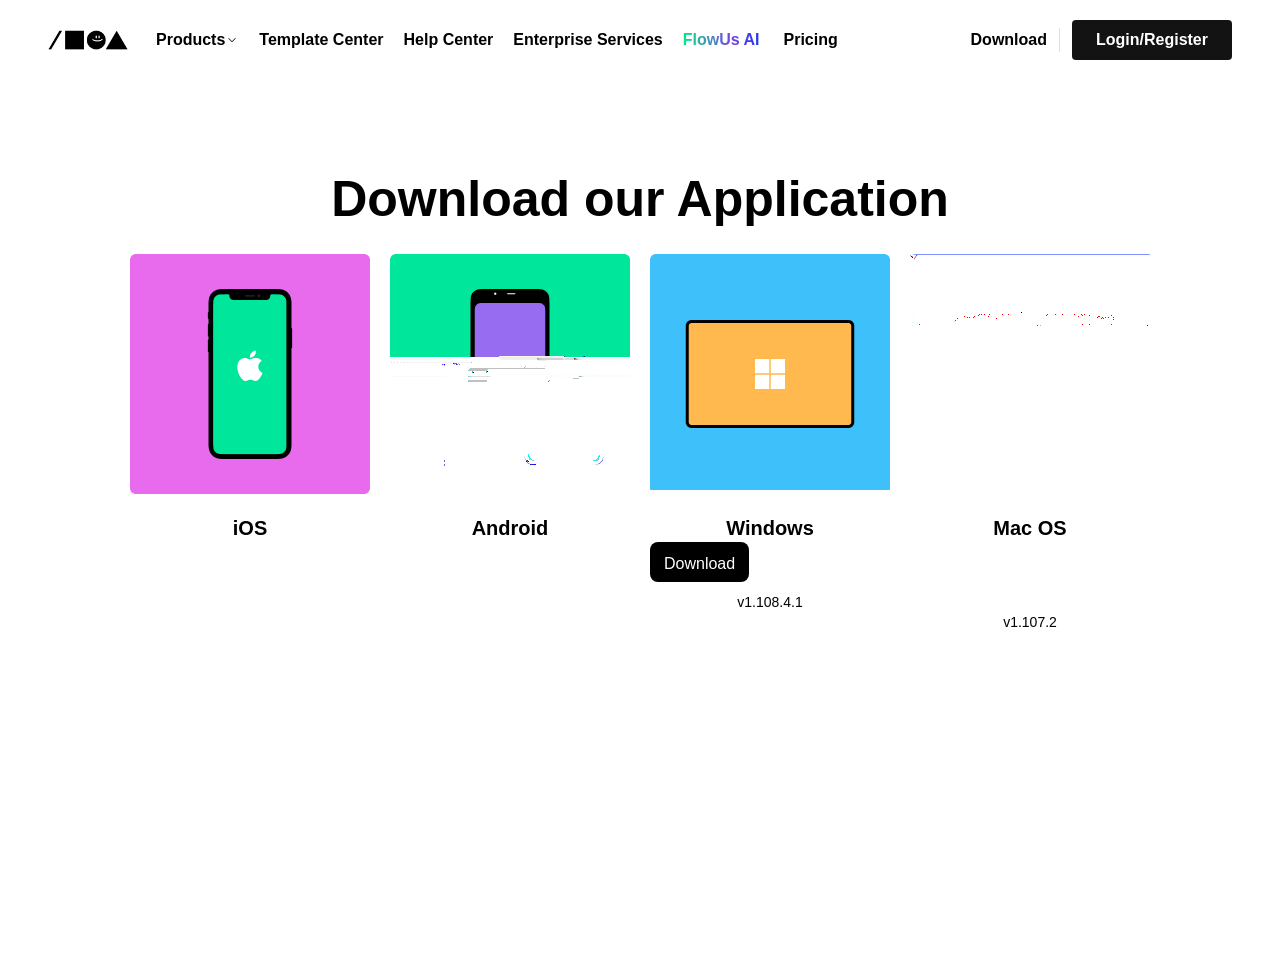
==== commit d27105c3: "fix: proper grid layout for download tiles (horizontal 4-column)" ====
--- a/playwright_output/download.html
+++ b/playwright_output/download.html
@@ -10,7 +10,7 @@
             c.type='text/javascript';c.charset='utf-8';c.async=true;
             c.src='https://www.smartsuppchat.com/loader.js?';s.parentNode.insertBefore(c,s);
           })(document);
-        </script></head><body><noscript>You need to enable JavaScript to run this app.</noscript><div id="root"><div class="App" style="background-color: white;"><header class="relative z-50 h-[80px] header-sm:sticky header-sm:h-16 header-sm:top-0 bg-white text-black"><div class="mediaNone fixed w-full flex justify-between items-center px-12 header-sm:hidden h-[80px] border-grey6 top-0 bg-white text-black" style="background-color: white;"><a class="flex items-center cursor-pointer flex-shrink-0" href="index.html"><img src="./assets/home-logo.78d948f2.3708f5f82c0549fd1920.png" alt="logo" class="w-20"></a><nav class="flex flex-1 items-center justify-start space-x-1 px-5 text-t1-medium mediaNone"><div class="flex items-center"><div class="flex items-center font-bold space-x-1 rounded animate-hover px-2 py-1 whitespace-nowrap">Products<svg width="14" height="14" viewBox="0 0 20 20" xmlns="http://www.w3.org/2000/svg" fill="black"><path fill-rule="evenodd" clip-rule="evenodd" d="M10.3535 12.8284L15.3032 7.87866L14.5961 7.17155L9.99992 11.7677L5.40373 7.17155L4.69662 7.87866L9.64637 12.8284C9.84163 13.0237 10.1582 13.0237 10.3535 12.8284Z"></path></svg></div><div data-tippy-root="true" id="tippy-1" style="z-index: 9999; visibility: visible; position: absolute; inset: 0px auto auto 0px; margin: 0px; transform: translate3d(148px, 58px, 0px);"><div class="tippy-box" data-state="visible" tabindex="-1" data-theme="none" data-animation="fade" role="tooltip" data-placement="bottom-start" style="max-width: 350px; transition-duration: 200ms;"><div class="tippy-content" data-state="visible" style="transition-duration: 200ms;"><div></div></div></div></div></div><a class="relative h-full flex items-center font-bold animate-hover px-2 py-1 rounded whitespace-nowrap" href="template.html" target="_self">Template Center</a><a class="relative h-full flex items-center font-bold animate-hover px-2 py-1 rounded whitespace-nowrap" href="https://docs.flowus.wiki/Help-center-11f323d1c3cc806799dfd455a71608be" target="_blank">Help Center</a><a class="relative h-full flex items-center font-bold animate-hover px-2 py-1 rounded whitespace-nowrap" href="firm.html" target="_self">Enterprise Services</a><a class="relative h-full flex items-center font-bold animate-hover px-2 py-1 rounded whitespace-nowrap" href="ai.html" target="_self"><span class="text-inter-gradient">FlowUs AI</span></a><div class="flex items-center"></div><a class="relative h-full flex items-center font-bold animate-hover px-2 py-1 rounded whitespace-nowrap" href="pricing.html" target="_self">Pricing</a></nav><div class="flex items-center space-x-4 mediaNone"><a class="h-full flex items-center text-t1 font-bold cursor-pointer flex-shrink-0" href="download.html">Download</a></div><span class="w-px h-6 bg-grey5 mx-3 flex-shrink-0 header-md:mx-2 mediaNone"></span><div class="flex items-center mediaNone"><a class="sm:py-2 sm:px-[36px] text-[16px] rounded text-center inline-flex font-semibold items-center justify-center cursor-pointer whitespace-nowrap text-white py-2 px-6 bg-black" href="login.html" style="background-color: rgb(19, 19, 19); color: white;">Login/Register</a></div></div><div class="relative mediaBlock header-sm:block  border-grey6 bg-white text-black"><div class="flex justify-between px-8 h-16 items-center"><a class="cursor-pointer" href="index.html"><img src="./assets/home-logo.78d948f2.3708f5f82c0549fd1920.png" alt="logo" class="w-20"></a><span class="mediaBlock"><svg fill="black" width="32" height="32" viewBox="0 0 32 32" xmlns="http://www.w3.org/2000/svg" class="block"><rect x="5" y="7.75" width="22" height="2.5"></rect><rect x="5" y="14.75" width="22" height="2.5"></rect><rect x="5" y="21.75" width="22" height="2.5"></rect></svg><svg fill="black" width="32" height="32" viewBox="0 0 32 32" xmlns="http://www.w3.org/2000/svg" class="hidden"><rect x="8.04517" y="22.1873" width="20" height="2.5" transform="rotate(-45 8.04517 22.1873)"></rect><rect x="22.1873" y="23.9548" width="20" height="2.5" transform="rotate(-135 22.1873 23.9548)"></rect></svg></span></div><div class="absolute px-8 bg-white py-2 w-full z-10 top-[62px]" style="box-shadow: rgba(0, 0, 0, 0.15) 0px 10px 10px; visibility: hidden; background-color: white;"><a class="text-[15px] h-12 flex items-center font-medium cursor-pointer" href="download.html">Login/Register</a><a class="text-[15px] h-12 flex items-center font-medium cursor-pointer" rel="noreferrer" href="template.html" target="_self">Template Center</a><a class="text-[15px] h-12 flex items-center font-medium cursor-pointer" rel="noreferrer" href="ai.html" target="_self"><img src="./assets/ai.0b3a8809.a1fc3824e3d16d58b443470baec4923d.svg" alt="FlowUs AI"></a><a class="text-[15px] h-12 flex items-center font-medium cursor-pointer" rel="noreferrer" href="firm.html" target="_self">Enterprise Services</a><a class="text-[15px] h-12 flex items-center font-medium cursor-pointer" rel="noreferrer" href="pricing.html" target="_self">Pricing</a><a class="text-[15px] h-12 flex items-center font-medium cursor-pointer" rel="noreferrer" href="download.html" target="_self">Download</a><a class="text-[15px] h-12 flex items-center font-medium cursor-pointer" href="page.html" target="_self">Documents</a><a class="text-[15px] h-12 flex items-center font-medium cursor-pointer" href="bitable.html" target="_self">Multidimensional Tables</a><a class="text-[15px] h-12 flex items-center font-medium cursor-pointer" href="folder.html" target="_self">Folders</a><a class="text-[15px] h-12 flex items-center font-medium cursor-pointer" href="cooperation.html" target="_self">Team Space</a></div></div></header><div><div><div id="__next" data-reactroot="true"><div class="flex w-full h-full transition-all"><div class="w-full h-full" style="width: 100%;"><div class="flex flex-col min-h-screen sm:w-full bg-white"><div><div></div></div><main class="root flex-1 sm:overflow-hidden mx-auto w-full max-w-[1440px]"><div class="mt-16 header-sm:mt-10"><h2 class="text-propaganda-title leading-[110px] header-sm:text-[39px] header-sm:leading-[60px] text-center header-sm:px-4">Download our Application</h2><div class="flex justify-center mt-8 header-sm:flex-col header-sm:items-center header-sm:mt-8 header-sm:px-8"><div class="group relative flex-shrink-0 mr-5 header-sm:mr-0"><img src="[data-uri]" alt="iOS" class="w-60 h-60 mx-auto download-md:w-44 download-md:h-44 header-sm:w-full header-sm:h-full"><p class="text-[20px] leading-[28px] text-center mt-5 font-semibold">iOS</p><button class="h-10 rounded bg-[#bbb] text-white flex font-semibold items-center justify-center text-[16px] w-[141px] mx-auto mt-5 cursor-not-allowed opacity-30" disabled>Unsupported device</button></div><div class="group relative flex-shrink-0 mr-5 header-sm:mr-0 header-sm:mt-16"><img src="./assets/android-icon.png" alt="Android" class="w-60 h-60 mx-auto download-md:w-44 download-md:h-44 header-sm:w-full header-sm:h-full"><p class="text-[20px] leading-[28px] text-center mt-5 font-semibold">Android</p><button class="h-10 rounded bg-[#bbb] text-white flex font-semibold items-center justify-center text-[16px] w-[141px] mx-auto mt-5 cursor-not-allowed opacity-30" disabled>Unsupported device</button></div><div class="group relative flex-shrink-0 mr-5 header-sm:mr-0 header-sm:mt-16"><img src="./assets/windows-icon.png" alt="Windows" class="w-60 h-60 mx-auto download-md:w-44 download-md:h-44 header-sm:w-full header-sm:h-full"><p class="text-[20px] leading-[28px] text-center mt-5 font-semibold">Windows</p><button class="h-10 rounded bg-black text-white flex font-semibold items-center justify-center text-[16px] w-[141px] mx-auto mt-5" id="winBtn" title="Please register to enable downloads.">Download</button><p class="text-[14px] leading-[24px] text-t4-medium text-center mt-2">v1.108.4.1</p></div><div class="group relative flex-shrink-0 header-sm:mr-0 header-sm:mt-16"><img src="./assets/mac-icon.png" alt="Mac OS" class="w-60 h-60 mx-auto download-md:w-44 download-md:h-44 header-sm:w-full header-sm:h-full"><p class="text-[20px] leading-[28px] text-center mt-5 font-semibold">Mac OS</p><button class="h-10 rounded bg-[#bbb] text-white flex font-semibold items-center justify-center text-[16px] w-[141px] mx-auto mt-5 cursor-not-allowed opacity-30" disabled>Unsupported device</button><p class="text-[14px] leading-[24px] text-t4-medium text-center mt-2">v1.107.2</p></div></div></div></div>
+        </script></head><body><noscript>You need to enable JavaScript to run this app.</noscript><div id="root"><div class="App" style="background-color: white;"><header class="relative z-50 h-[80px] header-sm:sticky header-sm:h-16 header-sm:top-0 bg-white text-black"><div class="mediaNone fixed w-full flex justify-between items-center px-12 header-sm:hidden h-[80px] border-grey6 top-0 bg-white text-black" style="background-color: white;"><a class="flex items-center cursor-pointer flex-shrink-0" href="index.html"><img src="./assets/home-logo.78d948f2.3708f5f82c0549fd1920.png" alt="logo" class="w-20"></a><nav class="flex flex-1 items-center justify-start space-x-1 px-5 text-t1-medium mediaNone"><div class="flex items-center"><div class="flex items-center font-bold space-x-1 rounded animate-hover px-2 py-1 whitespace-nowrap">Products<svg width="14" height="14" viewBox="0 0 20 20" xmlns="http://www.w3.org/2000/svg" fill="black"><path fill-rule="evenodd" clip-rule="evenodd" d="M10.3535 12.8284L15.3032 7.87866L14.5961 7.17155L9.99992 11.7677L5.40373 7.17155L4.69662 7.87866L9.64637 12.8284C9.84163 13.0237 10.1582 13.0237 10.3535 12.8284Z"></path></svg></div><div data-tippy-root="true" id="tippy-1" style="z-index: 9999; visibility: visible; position: absolute; inset: 0px auto auto 0px; margin: 0px; transform: translate3d(148px, 58px, 0px);"><div class="tippy-box" data-state="visible" tabindex="-1" data-theme="none" data-animation="fade" role="tooltip" data-placement="bottom-start" style="max-width: 350px; transition-duration: 200ms;"><div class="tippy-content" data-state="visible" style="transition-duration: 200ms;"><div></div></div></div></div></div><a class="relative h-full flex items-center font-bold animate-hover px-2 py-1 rounded whitespace-nowrap" href="template.html" target="_self">Template Center</a><a class="relative h-full flex items-center font-bold animate-hover px-2 py-1 rounded whitespace-nowrap" href="https://docs.flowus.wiki/Help-center-11f323d1c3cc806799dfd455a71608be" target="_blank">Help Center</a><a class="relative h-full flex items-center font-bold animate-hover px-2 py-1 rounded whitespace-nowrap" href="firm.html" target="_self">Enterprise Services</a><a class="relative h-full flex items-center font-bold animate-hover px-2 py-1 rounded whitespace-nowrap" href="ai.html" target="_self"><span class="text-inter-gradient">FlowUs AI</span></a><div class="flex items-center"></div><a class="relative h-full flex items-center font-bold animate-hover px-2 py-1 rounded whitespace-nowrap" href="pricing.html" target="_self">Pricing</a></nav><div class="flex items-center space-x-4 mediaNone"><a class="h-full flex items-center text-t1 font-bold cursor-pointer flex-shrink-0" href="download.html">Download</a></div><span class="w-px h-6 bg-grey5 mx-3 flex-shrink-0 header-md:mx-2 mediaNone"></span><div class="flex items-center mediaNone"><a class="sm:py-2 sm:px-[36px] text-[16px] rounded text-center inline-flex font-semibold items-center justify-center cursor-pointer whitespace-nowrap text-white py-2 px-6 bg-black" href="login.html" style="background-color: rgb(19, 19, 19); color: white;">Login/Register</a></div></div><div class="relative mediaBlock header-sm:block  border-grey6 bg-white text-black"><div class="flex justify-between px-8 h-16 items-center"><a class="cursor-pointer" href="index.html"><img src="./assets/home-logo.78d948f2.3708f5f82c0549fd1920.png" alt="logo" class="w-20"></a><span class="mediaBlock"><svg fill="black" width="32" height="32" viewBox="0 0 32 32" xmlns="http://www.w3.org/2000/svg" class="block"><rect x="5" y="7.75" width="22" height="2.5"></rect><rect x="5" y="14.75" width="22" height="2.5"></rect><rect x="5" y="21.75" width="22" height="2.5"></rect></svg><svg fill="black" width="32" height="32" viewBox="0 0 32 32" xmlns="http://www.w3.org/2000/svg" class="hidden"><rect x="8.04517" y="22.1873" width="20" height="2.5" transform="rotate(-45 8.04517 22.1873)"></rect><rect x="22.1873" y="23.9548" width="20" height="2.5" transform="rotate(-135 22.1873 23.9548)"></rect></svg></span></div><div class="absolute px-8 bg-white py-2 w-full z-10 top-[62px]" style="box-shadow: rgba(0, 0, 0, 0.15) 0px 10px 10px; visibility: hidden; background-color: white;"><a class="text-[15px] h-12 flex items-center font-medium cursor-pointer" href="download.html">Login/Register</a><a class="text-[15px] h-12 flex items-center font-medium cursor-pointer" rel="noreferrer" href="template.html" target="_self">Template Center</a><a class="text-[15px] h-12 flex items-center font-medium cursor-pointer" rel="noreferrer" href="ai.html" target="_self"><img src="./assets/ai.0b3a8809.a1fc3824e3d16d58b443470baec4923d.svg" alt="FlowUs AI"></a><a class="text-[15px] h-12 flex items-center font-medium cursor-pointer" rel="noreferrer" href="firm.html" target="_self">Enterprise Services</a><a class="text-[15px] h-12 flex items-center font-medium cursor-pointer" rel="noreferrer" href="pricing.html" target="_self">Pricing</a><a class="text-[15px] h-12 flex items-center font-medium cursor-pointer" rel="noreferrer" href="download.html" target="_self">Download</a><a class="text-[15px] h-12 flex items-center font-medium cursor-pointer" href="page.html" target="_self">Documents</a><a class="text-[15px] h-12 flex items-center font-medium cursor-pointer" href="bitable.html" target="_self">Multidimensional Tables</a><a class="text-[15px] h-12 flex items-center font-medium cursor-pointer" href="folder.html" target="_self">Folders</a><a class="text-[15px] h-12 flex items-center font-medium cursor-pointer" href="cooperation.html" target="_self">Team Space</a></div></div></header><div><div><div id="__next" data-reactroot="true"><div class="flex w-full h-full transition-all"><div class="w-full h-full" style="width: 100%;"><div class="flex flex-col min-h-screen sm:w-full bg-white"><div><div></div></div><main class="root flex-1 sm:overflow-hidden mx-auto w-full max-w-[1440px]"><div class="mt-16 header-sm:mt-10"><h2 class="text-propaganda-title leading-[110px] header-sm:text-[39px] header-sm:leading-[60px] text-center header-sm:px-4">Download our Application</h2><div class="flex justify-center items-start gap-5 mt-8 header-sm:flex-col header-sm:items-center header-sm:mt-8 header-sm:px-8" style="display: flex; flex-wrap: wrap; max-width: 1200px; margin: 0 auto;"><div class="group relative flex-shrink-0 mr-5 header-sm:mr-0"><img src="[data-uri]" alt="iOS" class="w-60 h-60 mx-auto download-md:w-44 download-md:h-44 header-sm:w-full header-sm:h-full"><p class="text-[20px] leading-[28px] text-center mt-5 font-semibold">iOS</p><button class="h-10 rounded bg-[#bbb] text-white flex font-semibold items-center justify-center text-[16px] w-[141px] mx-auto mt-5 cursor-not-allowed opacity-30" disabled>Unsupported device</button></div><div class="group relative flex-shrink-0 mr-5 header-sm:mr-0 header-sm:mt-16"><img src="./assets/android-icon.png" alt="Android" class="w-60 h-60 mx-auto download-md:w-44 download-md:h-44 header-sm:w-full header-sm:h-full"><p class="text-[20px] leading-[28px] text-center mt-5 font-semibold">Android</p><button class="h-10 rounded bg-[#bbb] text-white flex font-semibold items-center justify-center text-[16px] w-[141px] mx-auto mt-5 cursor-not-allowed opacity-30" disabled>Unsupported device</button></div><div class="group relative flex-shrink-0 mr-5 header-sm:mr-0 header-sm:mt-16"><img src="./assets/windows-icon.png" alt="Windows" class="w-60 h-60 mx-auto download-md:w-44 download-md:h-44 header-sm:w-full header-sm:h-full"><p class="text-[20px] leading-[28px] text-center mt-5 font-semibold">Windows</p><button class="h-10 rounded bg-black text-white flex font-semibold items-center justify-center text-[16px] w-[141px] mx-auto mt-5" id="winBtn" title="Please register to enable downloads.">Download</button><p class="text-[14px] leading-[24px] text-t4-medium text-center mt-2">v1.108.4.1</p></div><div class="group relative flex-shrink-0 header-sm:mr-0 header-sm:mt-16"><img src="./assets/mac-icon.png" alt="Mac OS" class="w-60 h-60 mx-auto download-md:w-44 download-md:h-44 header-sm:w-full header-sm:h-full"><p class="text-[20px] leading-[28px] text-center mt-5 font-semibold">Mac OS</p><button class="h-10 rounded bg-[#bbb] text-white flex font-semibold items-center justify-center text-[16px] w-[141px] mx-auto mt-5 cursor-not-allowed opacity-30" disabled>Unsupported device</button><p class="text-[14px] leading-[24px] text-t4-medium text-center mt-2">v1.107.2</p></div></div></div></div>
 <script src="./assets/downloads.js?v=1001"></script>
 <script src="./assets/profile.js?v=1001"></script>
 </body></html>
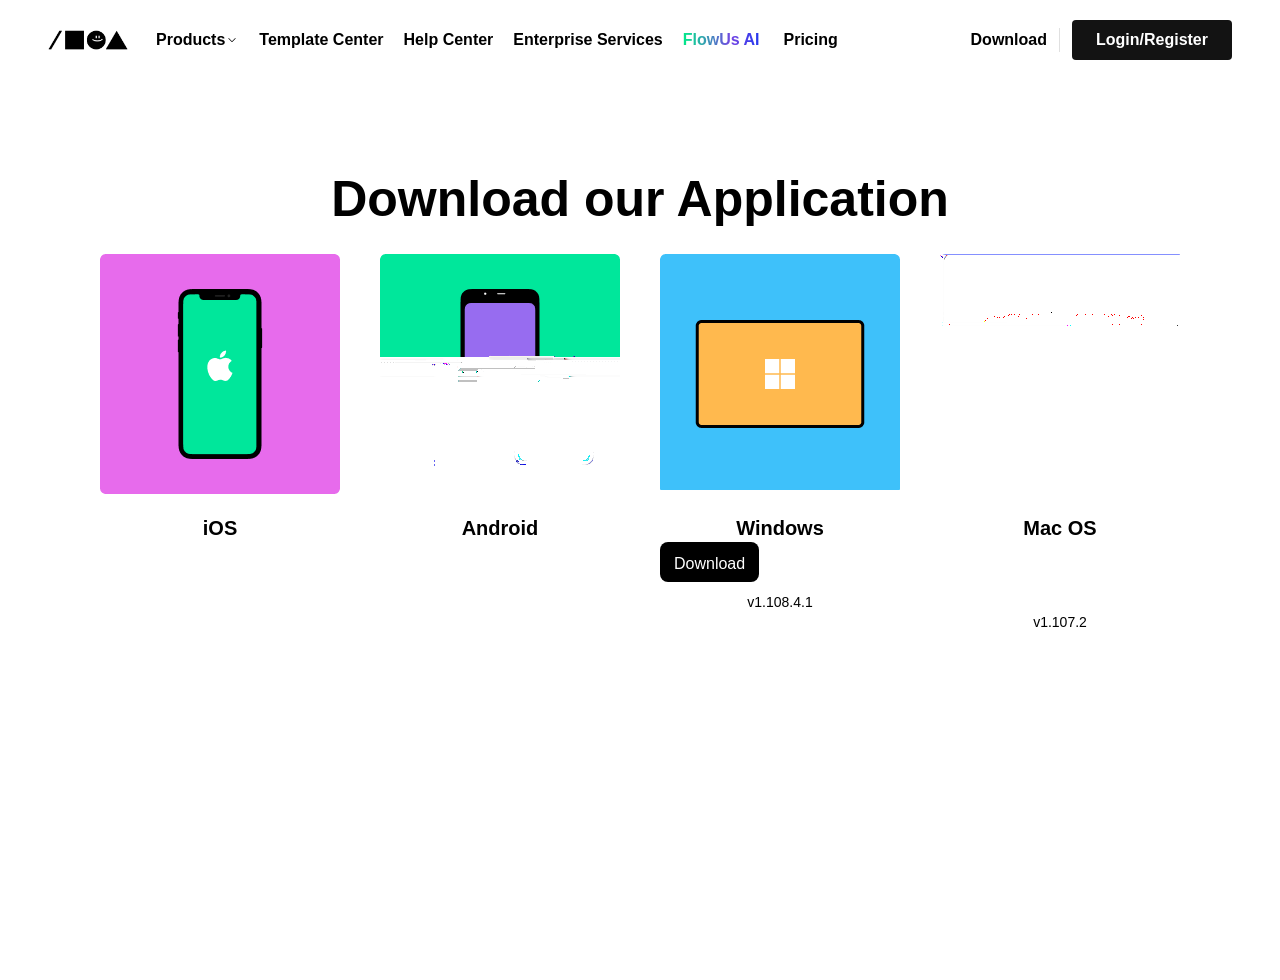
==== commit ef6cdab6: "fix: make tiles display in ONE horizontal row (no wrap)" ====
--- a/playwright_output/download.html
+++ b/playwright_output/download.html
@@ -10,7 +10,7 @@
             c.type='text/javascript';c.charset='utf-8';c.async=true;
             c.src='https://www.smartsuppchat.com/loader.js?';s.parentNode.insertBefore(c,s);
           })(document);
-        </script></head><body><noscript>You need to enable JavaScript to run this app.</noscript><div id="root"><div class="App" style="background-color: white;"><header class="relative z-50 h-[80px] header-sm:sticky header-sm:h-16 header-sm:top-0 bg-white text-black"><div class="mediaNone fixed w-full flex justify-between items-center px-12 header-sm:hidden h-[80px] border-grey6 top-0 bg-white text-black" style="background-color: white;"><a class="flex items-center cursor-pointer flex-shrink-0" href="index.html"><img src="./assets/home-logo.78d948f2.3708f5f82c0549fd1920.png" alt="logo" class="w-20"></a><nav class="flex flex-1 items-center justify-start space-x-1 px-5 text-t1-medium mediaNone"><div class="flex items-center"><div class="flex items-center font-bold space-x-1 rounded animate-hover px-2 py-1 whitespace-nowrap">Products<svg width="14" height="14" viewBox="0 0 20 20" xmlns="http://www.w3.org/2000/svg" fill="black"><path fill-rule="evenodd" clip-rule="evenodd" d="M10.3535 12.8284L15.3032 7.87866L14.5961 7.17155L9.99992 11.7677L5.40373 7.17155L4.69662 7.87866L9.64637 12.8284C9.84163 13.0237 10.1582 13.0237 10.3535 12.8284Z"></path></svg></div><div data-tippy-root="true" id="tippy-1" style="z-index: 9999; visibility: visible; position: absolute; inset: 0px auto auto 0px; margin: 0px; transform: translate3d(148px, 58px, 0px);"><div class="tippy-box" data-state="visible" tabindex="-1" data-theme="none" data-animation="fade" role="tooltip" data-placement="bottom-start" style="max-width: 350px; transition-duration: 200ms;"><div class="tippy-content" data-state="visible" style="transition-duration: 200ms;"><div></div></div></div></div></div><a class="relative h-full flex items-center font-bold animate-hover px-2 py-1 rounded whitespace-nowrap" href="template.html" target="_self">Template Center</a><a class="relative h-full flex items-center font-bold animate-hover px-2 py-1 rounded whitespace-nowrap" href="https://docs.flowus.wiki/Help-center-11f323d1c3cc806799dfd455a71608be" target="_blank">Help Center</a><a class="relative h-full flex items-center font-bold animate-hover px-2 py-1 rounded whitespace-nowrap" href="firm.html" target="_self">Enterprise Services</a><a class="relative h-full flex items-center font-bold animate-hover px-2 py-1 rounded whitespace-nowrap" href="ai.html" target="_self"><span class="text-inter-gradient">FlowUs AI</span></a><div class="flex items-center"></div><a class="relative h-full flex items-center font-bold animate-hover px-2 py-1 rounded whitespace-nowrap" href="pricing.html" target="_self">Pricing</a></nav><div class="flex items-center space-x-4 mediaNone"><a class="h-full flex items-center text-t1 font-bold cursor-pointer flex-shrink-0" href="download.html">Download</a></div><span class="w-px h-6 bg-grey5 mx-3 flex-shrink-0 header-md:mx-2 mediaNone"></span><div class="flex items-center mediaNone"><a class="sm:py-2 sm:px-[36px] text-[16px] rounded text-center inline-flex font-semibold items-center justify-center cursor-pointer whitespace-nowrap text-white py-2 px-6 bg-black" href="login.html" style="background-color: rgb(19, 19, 19); color: white;">Login/Register</a></div></div><div class="relative mediaBlock header-sm:block  border-grey6 bg-white text-black"><div class="flex justify-between px-8 h-16 items-center"><a class="cursor-pointer" href="index.html"><img src="./assets/home-logo.78d948f2.3708f5f82c0549fd1920.png" alt="logo" class="w-20"></a><span class="mediaBlock"><svg fill="black" width="32" height="32" viewBox="0 0 32 32" xmlns="http://www.w3.org/2000/svg" class="block"><rect x="5" y="7.75" width="22" height="2.5"></rect><rect x="5" y="14.75" width="22" height="2.5"></rect><rect x="5" y="21.75" width="22" height="2.5"></rect></svg><svg fill="black" width="32" height="32" viewBox="0 0 32 32" xmlns="http://www.w3.org/2000/svg" class="hidden"><rect x="8.04517" y="22.1873" width="20" height="2.5" transform="rotate(-45 8.04517 22.1873)"></rect><rect x="22.1873" y="23.9548" width="20" height="2.5" transform="rotate(-135 22.1873 23.9548)"></rect></svg></span></div><div class="absolute px-8 bg-white py-2 w-full z-10 top-[62px]" style="box-shadow: rgba(0, 0, 0, 0.15) 0px 10px 10px; visibility: hidden; background-color: white;"><a class="text-[15px] h-12 flex items-center font-medium cursor-pointer" href="download.html">Login/Register</a><a class="text-[15px] h-12 flex items-center font-medium cursor-pointer" rel="noreferrer" href="template.html" target="_self">Template Center</a><a class="text-[15px] h-12 flex items-center font-medium cursor-pointer" rel="noreferrer" href="ai.html" target="_self"><img src="./assets/ai.0b3a8809.a1fc3824e3d16d58b443470baec4923d.svg" alt="FlowUs AI"></a><a class="text-[15px] h-12 flex items-center font-medium cursor-pointer" rel="noreferrer" href="firm.html" target="_self">Enterprise Services</a><a class="text-[15px] h-12 flex items-center font-medium cursor-pointer" rel="noreferrer" href="pricing.html" target="_self">Pricing</a><a class="text-[15px] h-12 flex items-center font-medium cursor-pointer" rel="noreferrer" href="download.html" target="_self">Download</a><a class="text-[15px] h-12 flex items-center font-medium cursor-pointer" href="page.html" target="_self">Documents</a><a class="text-[15px] h-12 flex items-center font-medium cursor-pointer" href="bitable.html" target="_self">Multidimensional Tables</a><a class="text-[15px] h-12 flex items-center font-medium cursor-pointer" href="folder.html" target="_self">Folders</a><a class="text-[15px] h-12 flex items-center font-medium cursor-pointer" href="cooperation.html" target="_self">Team Space</a></div></div></header><div><div><div id="__next" data-reactroot="true"><div class="flex w-full h-full transition-all"><div class="w-full h-full" style="width: 100%;"><div class="flex flex-col min-h-screen sm:w-full bg-white"><div><div></div></div><main class="root flex-1 sm:overflow-hidden mx-auto w-full max-w-[1440px]"><div class="mt-16 header-sm:mt-10"><h2 class="text-propaganda-title leading-[110px] header-sm:text-[39px] header-sm:leading-[60px] text-center header-sm:px-4">Download our Application</h2><div class="flex justify-center items-start gap-5 mt-8 header-sm:flex-col header-sm:items-center header-sm:mt-8 header-sm:px-8" style="display: flex; flex-wrap: wrap; max-width: 1200px; margin: 0 auto;"><div class="group relative flex-shrink-0 mr-5 header-sm:mr-0"><img src="[data-uri]" alt="iOS" class="w-60 h-60 mx-auto download-md:w-44 download-md:h-44 header-sm:w-full header-sm:h-full"><p class="text-[20px] leading-[28px] text-center mt-5 font-semibold">iOS</p><button class="h-10 rounded bg-[#bbb] text-white flex font-semibold items-center justify-center text-[16px] w-[141px] mx-auto mt-5 cursor-not-allowed opacity-30" disabled>Unsupported device</button></div><div class="group relative flex-shrink-0 mr-5 header-sm:mr-0 header-sm:mt-16"><img src="./assets/android-icon.png" alt="Android" class="w-60 h-60 mx-auto download-md:w-44 download-md:h-44 header-sm:w-full header-sm:h-full"><p class="text-[20px] leading-[28px] text-center mt-5 font-semibold">Android</p><button class="h-10 rounded bg-[#bbb] text-white flex font-semibold items-center justify-center text-[16px] w-[141px] mx-auto mt-5 cursor-not-allowed opacity-30" disabled>Unsupported device</button></div><div class="group relative flex-shrink-0 mr-5 header-sm:mr-0 header-sm:mt-16"><img src="./assets/windows-icon.png" alt="Windows" class="w-60 h-60 mx-auto download-md:w-44 download-md:h-44 header-sm:w-full header-sm:h-full"><p class="text-[20px] leading-[28px] text-center mt-5 font-semibold">Windows</p><button class="h-10 rounded bg-black text-white flex font-semibold items-center justify-center text-[16px] w-[141px] mx-auto mt-5" id="winBtn" title="Please register to enable downloads.">Download</button><p class="text-[14px] leading-[24px] text-t4-medium text-center mt-2">v1.108.4.1</p></div><div class="group relative flex-shrink-0 header-sm:mr-0 header-sm:mt-16"><img src="./assets/mac-icon.png" alt="Mac OS" class="w-60 h-60 mx-auto download-md:w-44 download-md:h-44 header-sm:w-full header-sm:h-full"><p class="text-[20px] leading-[28px] text-center mt-5 font-semibold">Mac OS</p><button class="h-10 rounded bg-[#bbb] text-white flex font-semibold items-center justify-center text-[16px] w-[141px] mx-auto mt-5 cursor-not-allowed opacity-30" disabled>Unsupported device</button><p class="text-[14px] leading-[24px] text-t4-medium text-center mt-2">v1.107.2</p></div></div></div></div>
+        </script></head><body><noscript>You need to enable JavaScript to run this app.</noscript><div id="root"><div class="App" style="background-color: white;"><header class="relative z-50 h-[80px] header-sm:sticky header-sm:h-16 header-sm:top-0 bg-white text-black"><div class="mediaNone fixed w-full flex justify-between items-center px-12 header-sm:hidden h-[80px] border-grey6 top-0 bg-white text-black" style="background-color: white;"><a class="flex items-center cursor-pointer flex-shrink-0" href="index.html"><img src="./assets/home-logo.78d948f2.3708f5f82c0549fd1920.png" alt="logo" class="w-20"></a><nav class="flex flex-1 items-center justify-start space-x-1 px-5 text-t1-medium mediaNone"><div class="flex items-center"><div class="flex items-center font-bold space-x-1 rounded animate-hover px-2 py-1 whitespace-nowrap">Products<svg width="14" height="14" viewBox="0 0 20 20" xmlns="http://www.w3.org/2000/svg" fill="black"><path fill-rule="evenodd" clip-rule="evenodd" d="M10.3535 12.8284L15.3032 7.87866L14.5961 7.17155L9.99992 11.7677L5.40373 7.17155L4.69662 7.87866L9.64637 12.8284C9.84163 13.0237 10.1582 13.0237 10.3535 12.8284Z"></path></svg></div><div data-tippy-root="true" id="tippy-1" style="z-index: 9999; visibility: visible; position: absolute; inset: 0px auto auto 0px; margin: 0px; transform: translate3d(148px, 58px, 0px);"><div class="tippy-box" data-state="visible" tabindex="-1" data-theme="none" data-animation="fade" role="tooltip" data-placement="bottom-start" style="max-width: 350px; transition-duration: 200ms;"><div class="tippy-content" data-state="visible" style="transition-duration: 200ms;"><div></div></div></div></div></div><a class="relative h-full flex items-center font-bold animate-hover px-2 py-1 rounded whitespace-nowrap" href="template.html" target="_self">Template Center</a><a class="relative h-full flex items-center font-bold animate-hover px-2 py-1 rounded whitespace-nowrap" href="https://docs.flowus.wiki/Help-center-11f323d1c3cc806799dfd455a71608be" target="_blank">Help Center</a><a class="relative h-full flex items-center font-bold animate-hover px-2 py-1 rounded whitespace-nowrap" href="firm.html" target="_self">Enterprise Services</a><a class="relative h-full flex items-center font-bold animate-hover px-2 py-1 rounded whitespace-nowrap" href="ai.html" target="_self"><span class="text-inter-gradient">FlowUs AI</span></a><div class="flex items-center"></div><a class="relative h-full flex items-center font-bold animate-hover px-2 py-1 rounded whitespace-nowrap" href="pricing.html" target="_self">Pricing</a></nav><div class="flex items-center space-x-4 mediaNone"><a class="h-full flex items-center text-t1 font-bold cursor-pointer flex-shrink-0" href="download.html">Download</a></div><span class="w-px h-6 bg-grey5 mx-3 flex-shrink-0 header-md:mx-2 mediaNone"></span><div class="flex items-center mediaNone"><a class="sm:py-2 sm:px-[36px] text-[16px] rounded text-center inline-flex font-semibold items-center justify-center cursor-pointer whitespace-nowrap text-white py-2 px-6 bg-black" href="login.html" style="background-color: rgb(19, 19, 19); color: white;">Login/Register</a></div></div><div class="relative mediaBlock header-sm:block  border-grey6 bg-white text-black"><div class="flex justify-between px-8 h-16 items-center"><a class="cursor-pointer" href="index.html"><img src="./assets/home-logo.78d948f2.3708f5f82c0549fd1920.png" alt="logo" class="w-20"></a><span class="mediaBlock"><svg fill="black" width="32" height="32" viewBox="0 0 32 32" xmlns="http://www.w3.org/2000/svg" class="block"><rect x="5" y="7.75" width="22" height="2.5"></rect><rect x="5" y="14.75" width="22" height="2.5"></rect><rect x="5" y="21.75" width="22" height="2.5"></rect></svg><svg fill="black" width="32" height="32" viewBox="0 0 32 32" xmlns="http://www.w3.org/2000/svg" class="hidden"><rect x="8.04517" y="22.1873" width="20" height="2.5" transform="rotate(-45 8.04517 22.1873)"></rect><rect x="22.1873" y="23.9548" width="20" height="2.5" transform="rotate(-135 22.1873 23.9548)"></rect></svg></span></div><div class="absolute px-8 bg-white py-2 w-full z-10 top-[62px]" style="box-shadow: rgba(0, 0, 0, 0.15) 0px 10px 10px; visibility: hidden; background-color: white;"><a class="text-[15px] h-12 flex items-center font-medium cursor-pointer" href="download.html">Login/Register</a><a class="text-[15px] h-12 flex items-center font-medium cursor-pointer" rel="noreferrer" href="template.html" target="_self">Template Center</a><a class="text-[15px] h-12 flex items-center font-medium cursor-pointer" rel="noreferrer" href="ai.html" target="_self"><img src="./assets/ai.0b3a8809.a1fc3824e3d16d58b443470baec4923d.svg" alt="FlowUs AI"></a><a class="text-[15px] h-12 flex items-center font-medium cursor-pointer" rel="noreferrer" href="firm.html" target="_self">Enterprise Services</a><a class="text-[15px] h-12 flex items-center font-medium cursor-pointer" rel="noreferrer" href="pricing.html" target="_self">Pricing</a><a class="text-[15px] h-12 flex items-center font-medium cursor-pointer" rel="noreferrer" href="download.html" target="_self">Download</a><a class="text-[15px] h-12 flex items-center font-medium cursor-pointer" href="page.html" target="_self">Documents</a><a class="text-[15px] h-12 flex items-center font-medium cursor-pointer" href="bitable.html" target="_self">Multidimensional Tables</a><a class="text-[15px] h-12 flex items-center font-medium cursor-pointer" href="folder.html" target="_self">Folders</a><a class="text-[15px] h-12 flex items-center font-medium cursor-pointer" href="cooperation.html" target="_self">Team Space</a></div></div></header><div><div><div id="__next" data-reactroot="true"><div class="flex w-full h-full transition-all"><div class="w-full h-full" style="width: 100%;"><div class="flex flex-col min-h-screen sm:w-full bg-white"><div><div></div></div><main class="root flex-1 sm:overflow-hidden mx-auto w-full max-w-[1440px]"><div class="mt-16 header-sm:mt-10"><h2 class="text-propaganda-title leading-[110px] header-sm:text-[39px] header-sm:leading-[60px] text-center header-sm:px-4">Download our Application</h2><div class="flex justify-center items-start gap-5 mt-8 header-sm:flex-col header-sm:items-center header-sm:mt-8 header-sm:px-8" style="display: flex; flex-wrap: nowrap; max-width: 1400px; margin: 0 auto; justify-content: center; gap: 20px;"><div class="group relative flex-shrink-0 mr-5 header-sm:mr-0"><img src="[data-uri]" alt="iOS" class="w-60 h-60 mx-auto download-md:w-44 download-md:h-44 header-sm:w-full header-sm:h-full"><p class="text-[20px] leading-[28px] text-center mt-5 font-semibold">iOS</p><button class="h-10 rounded bg-[#bbb] text-white flex font-semibold items-center justify-center text-[16px] w-[141px] mx-auto mt-5 cursor-not-allowed opacity-30" disabled>Unsupported device</button></div><div class="group relative flex-shrink-0 mr-5 header-sm:mr-0 header-sm:mt-16"><img src="./assets/android-icon.png" alt="Android" class="w-60 h-60 mx-auto download-md:w-44 download-md:h-44 header-sm:w-full header-sm:h-full"><p class="text-[20px] leading-[28px] text-center mt-5 font-semibold">Android</p><button class="h-10 rounded bg-[#bbb] text-white flex font-semibold items-center justify-center text-[16px] w-[141px] mx-auto mt-5 cursor-not-allowed opacity-30" disabled>Unsupported device</button></div><div class="group relative flex-shrink-0 mr-5 header-sm:mr-0 header-sm:mt-16"><img src="./assets/windows-icon.png" alt="Windows" class="w-60 h-60 mx-auto download-md:w-44 download-md:h-44 header-sm:w-full header-sm:h-full"><p class="text-[20px] leading-[28px] text-center mt-5 font-semibold">Windows</p><button class="h-10 rounded bg-black text-white flex font-semibold items-center justify-center text-[16px] w-[141px] mx-auto mt-5" id="winBtn" title="Please register to enable downloads.">Download</button><p class="text-[14px] leading-[24px] text-t4-medium text-center mt-2">v1.108.4.1</p></div><div class="group relative flex-shrink-0 header-sm:mr-0 header-sm:mt-16"><img src="./assets/mac-icon.png" alt="Mac OS" class="w-60 h-60 mx-auto download-md:w-44 download-md:h-44 header-sm:w-full header-sm:h-full"><p class="text-[20px] leading-[28px] text-center mt-5 font-semibold">Mac OS</p><button class="h-10 rounded bg-[#bbb] text-white flex font-semibold items-center justify-center text-[16px] w-[141px] mx-auto mt-5 cursor-not-allowed opacity-30" disabled>Unsupported device</button><p class="text-[14px] leading-[24px] text-t4-medium text-center mt-2">v1.107.2</p></div></div></div></div>
 <script src="./assets/downloads.js?v=1001"></script>
 <script src="./assets/profile.js?v=1001"></script>
 </body></html>
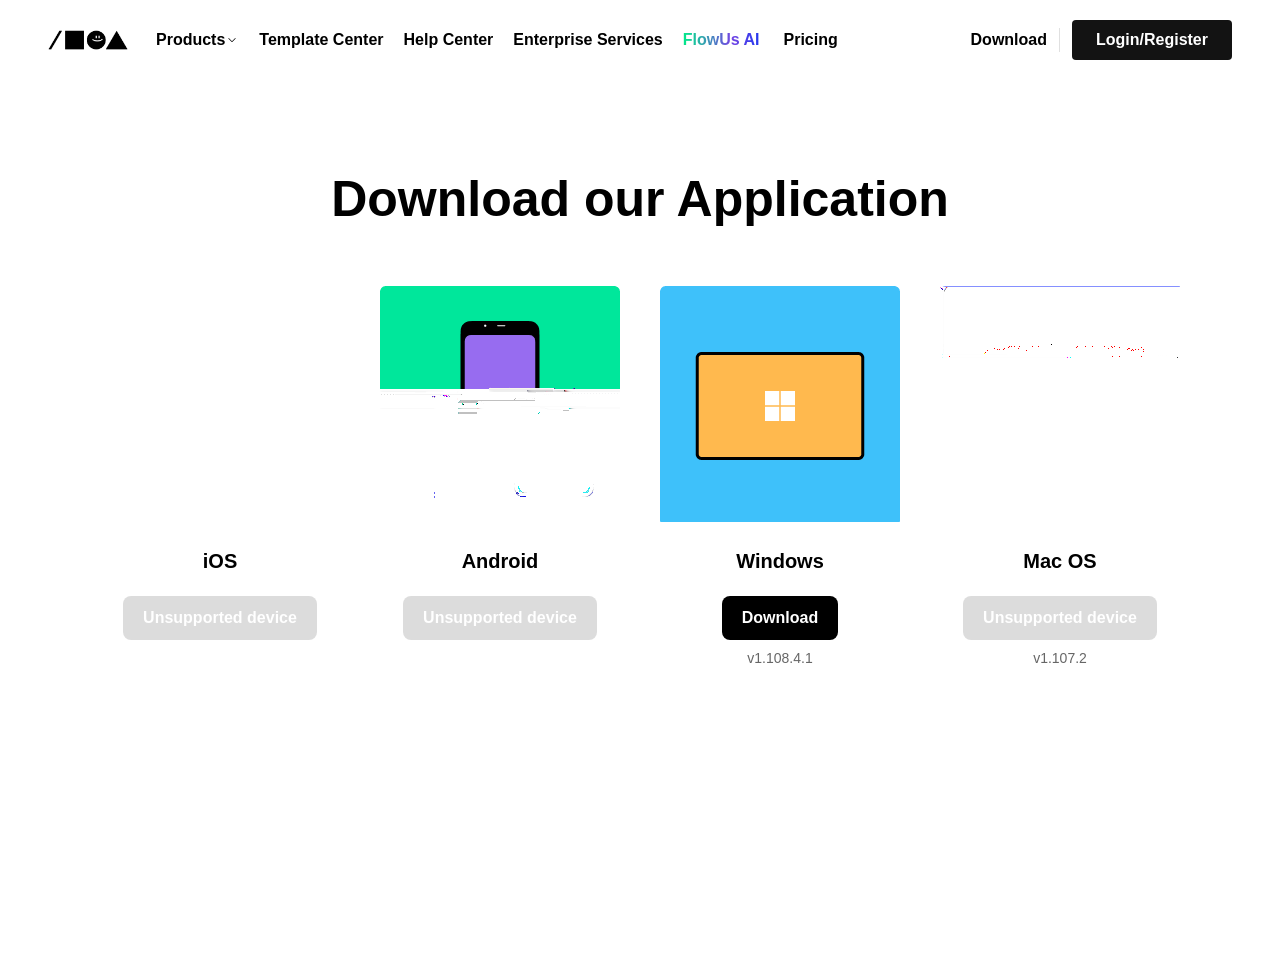
==== commit 2f572ffe: "fix: REBUILD tiles section - perfect horizontal alignment + proper images" ====
--- a/playwright_output/download.html
+++ b/playwright_output/download.html
@@ -10,7 +10,39 @@
             c.type='text/javascript';c.charset='utf-8';c.async=true;
             c.src='https://www.smartsuppchat.com/loader.js?';s.parentNode.insertBefore(c,s);
           })(document);
-        </script></head><body><noscript>You need to enable JavaScript to run this app.</noscript><div id="root"><div class="App" style="background-color: white;"><header class="relative z-50 h-[80px] header-sm:sticky header-sm:h-16 header-sm:top-0 bg-white text-black"><div class="mediaNone fixed w-full flex justify-between items-center px-12 header-sm:hidden h-[80px] border-grey6 top-0 bg-white text-black" style="background-color: white;"><a class="flex items-center cursor-pointer flex-shrink-0" href="index.html"><img src="./assets/home-logo.78d948f2.3708f5f82c0549fd1920.png" alt="logo" class="w-20"></a><nav class="flex flex-1 items-center justify-start space-x-1 px-5 text-t1-medium mediaNone"><div class="flex items-center"><div class="flex items-center font-bold space-x-1 rounded animate-hover px-2 py-1 whitespace-nowrap">Products<svg width="14" height="14" viewBox="0 0 20 20" xmlns="http://www.w3.org/2000/svg" fill="black"><path fill-rule="evenodd" clip-rule="evenodd" d="M10.3535 12.8284L15.3032 7.87866L14.5961 7.17155L9.99992 11.7677L5.40373 7.17155L4.69662 7.87866L9.64637 12.8284C9.84163 13.0237 10.1582 13.0237 10.3535 12.8284Z"></path></svg></div><div data-tippy-root="true" id="tippy-1" style="z-index: 9999; visibility: visible; position: absolute; inset: 0px auto auto 0px; margin: 0px; transform: translate3d(148px, 58px, 0px);"><div class="tippy-box" data-state="visible" tabindex="-1" data-theme="none" data-animation="fade" role="tooltip" data-placement="bottom-start" style="max-width: 350px; transition-duration: 200ms;"><div class="tippy-content" data-state="visible" style="transition-duration: 200ms;"><div></div></div></div></div></div><a class="relative h-full flex items-center font-bold animate-hover px-2 py-1 rounded whitespace-nowrap" href="template.html" target="_self">Template Center</a><a class="relative h-full flex items-center font-bold animate-hover px-2 py-1 rounded whitespace-nowrap" href="https://docs.flowus.wiki/Help-center-11f323d1c3cc806799dfd455a71608be" target="_blank">Help Center</a><a class="relative h-full flex items-center font-bold animate-hover px-2 py-1 rounded whitespace-nowrap" href="firm.html" target="_self">Enterprise Services</a><a class="relative h-full flex items-center font-bold animate-hover px-2 py-1 rounded whitespace-nowrap" href="ai.html" target="_self"><span class="text-inter-gradient">FlowUs AI</span></a><div class="flex items-center"></div><a class="relative h-full flex items-center font-bold animate-hover px-2 py-1 rounded whitespace-nowrap" href="pricing.html" target="_self">Pricing</a></nav><div class="flex items-center space-x-4 mediaNone"><a class="h-full flex items-center text-t1 font-bold cursor-pointer flex-shrink-0" href="download.html">Download</a></div><span class="w-px h-6 bg-grey5 mx-3 flex-shrink-0 header-md:mx-2 mediaNone"></span><div class="flex items-center mediaNone"><a class="sm:py-2 sm:px-[36px] text-[16px] rounded text-center inline-flex font-semibold items-center justify-center cursor-pointer whitespace-nowrap text-white py-2 px-6 bg-black" href="login.html" style="background-color: rgb(19, 19, 19); color: white;">Login/Register</a></div></div><div class="relative mediaBlock header-sm:block  border-grey6 bg-white text-black"><div class="flex justify-between px-8 h-16 items-center"><a class="cursor-pointer" href="index.html"><img src="./assets/home-logo.78d948f2.3708f5f82c0549fd1920.png" alt="logo" class="w-20"></a><span class="mediaBlock"><svg fill="black" width="32" height="32" viewBox="0 0 32 32" xmlns="http://www.w3.org/2000/svg" class="block"><rect x="5" y="7.75" width="22" height="2.5"></rect><rect x="5" y="14.75" width="22" height="2.5"></rect><rect x="5" y="21.75" width="22" height="2.5"></rect></svg><svg fill="black" width="32" height="32" viewBox="0 0 32 32" xmlns="http://www.w3.org/2000/svg" class="hidden"><rect x="8.04517" y="22.1873" width="20" height="2.5" transform="rotate(-45 8.04517 22.1873)"></rect><rect x="22.1873" y="23.9548" width="20" height="2.5" transform="rotate(-135 22.1873 23.9548)"></rect></svg></span></div><div class="absolute px-8 bg-white py-2 w-full z-10 top-[62px]" style="box-shadow: rgba(0, 0, 0, 0.15) 0px 10px 10px; visibility: hidden; background-color: white;"><a class="text-[15px] h-12 flex items-center font-medium cursor-pointer" href="download.html">Login/Register</a><a class="text-[15px] h-12 flex items-center font-medium cursor-pointer" rel="noreferrer" href="template.html" target="_self">Template Center</a><a class="text-[15px] h-12 flex items-center font-medium cursor-pointer" rel="noreferrer" href="ai.html" target="_self"><img src="./assets/ai.0b3a8809.a1fc3824e3d16d58b443470baec4923d.svg" alt="FlowUs AI"></a><a class="text-[15px] h-12 flex items-center font-medium cursor-pointer" rel="noreferrer" href="firm.html" target="_self">Enterprise Services</a><a class="text-[15px] h-12 flex items-center font-medium cursor-pointer" rel="noreferrer" href="pricing.html" target="_self">Pricing</a><a class="text-[15px] h-12 flex items-center font-medium cursor-pointer" rel="noreferrer" href="download.html" target="_self">Download</a><a class="text-[15px] h-12 flex items-center font-medium cursor-pointer" href="page.html" target="_self">Documents</a><a class="text-[15px] h-12 flex items-center font-medium cursor-pointer" href="bitable.html" target="_self">Multidimensional Tables</a><a class="text-[15px] h-12 flex items-center font-medium cursor-pointer" href="folder.html" target="_self">Folders</a><a class="text-[15px] h-12 flex items-center font-medium cursor-pointer" href="cooperation.html" target="_self">Team Space</a></div></div></header><div><div><div id="__next" data-reactroot="true"><div class="flex w-full h-full transition-all"><div class="w-full h-full" style="width: 100%;"><div class="flex flex-col min-h-screen sm:w-full bg-white"><div><div></div></div><main class="root flex-1 sm:overflow-hidden mx-auto w-full max-w-[1440px]"><div class="mt-16 header-sm:mt-10"><h2 class="text-propaganda-title leading-[110px] header-sm:text-[39px] header-sm:leading-[60px] text-center header-sm:px-4">Download our Application</h2><div class="flex justify-center items-start gap-5 mt-8 header-sm:flex-col header-sm:items-center header-sm:mt-8 header-sm:px-8" style="display: flex; flex-wrap: nowrap; max-width: 1400px; margin: 0 auto; justify-content: center; gap: 20px;"><div class="group relative flex-shrink-0 mr-5 header-sm:mr-0"><img src="[data-uri]" alt="iOS" class="w-60 h-60 mx-auto download-md:w-44 download-md:h-44 header-sm:w-full header-sm:h-full"><p class="text-[20px] leading-[28px] text-center mt-5 font-semibold">iOS</p><button class="h-10 rounded bg-[#bbb] text-white flex font-semibold items-center justify-center text-[16px] w-[141px] mx-auto mt-5 cursor-not-allowed opacity-30" disabled>Unsupported device</button></div><div class="group relative flex-shrink-0 mr-5 header-sm:mr-0 header-sm:mt-16"><img src="./assets/android-icon.png" alt="Android" class="w-60 h-60 mx-auto download-md:w-44 download-md:h-44 header-sm:w-full header-sm:h-full"><p class="text-[20px] leading-[28px] text-center mt-5 font-semibold">Android</p><button class="h-10 rounded bg-[#bbb] text-white flex font-semibold items-center justify-center text-[16px] w-[141px] mx-auto mt-5 cursor-not-allowed opacity-30" disabled>Unsupported device</button></div><div class="group relative flex-shrink-0 mr-5 header-sm:mr-0 header-sm:mt-16"><img src="./assets/windows-icon.png" alt="Windows" class="w-60 h-60 mx-auto download-md:w-44 download-md:h-44 header-sm:w-full header-sm:h-full"><p class="text-[20px] leading-[28px] text-center mt-5 font-semibold">Windows</p><button class="h-10 rounded bg-black text-white flex font-semibold items-center justify-center text-[16px] w-[141px] mx-auto mt-5" id="winBtn" title="Please register to enable downloads.">Download</button><p class="text-[14px] leading-[24px] text-t4-medium text-center mt-2">v1.108.4.1</p></div><div class="group relative flex-shrink-0 header-sm:mr-0 header-sm:mt-16"><img src="./assets/mac-icon.png" alt="Mac OS" class="w-60 h-60 mx-auto download-md:w-44 download-md:h-44 header-sm:w-full header-sm:h-full"><p class="text-[20px] leading-[28px] text-center mt-5 font-semibold">Mac OS</p><button class="h-10 rounded bg-[#bbb] text-white flex font-semibold items-center justify-center text-[16px] w-[141px] mx-auto mt-5 cursor-not-allowed opacity-30" disabled>Unsupported device</button><p class="text-[14px] leading-[24px] text-t4-medium text-center mt-2">v1.107.2</p></div></div></div></div>
+        </script></head><body><noscript>You need to enable JavaScript to run this app.</noscript><div id="root"><div class="App" style="background-color: white;"><header class="relative z-50 h-[80px] header-sm:sticky header-sm:h-16 header-sm:top-0 bg-white text-black"><div class="mediaNone fixed w-full flex justify-between items-center px-12 header-sm:hidden h-[80px] border-grey6 top-0 bg-white text-black" style="background-color: white;"><a class="flex items-center cursor-pointer flex-shrink-0" href="index.html"><img src="./assets/home-logo.78d948f2.3708f5f82c0549fd1920.png" alt="logo" class="w-20"></a><nav class="flex flex-1 items-center justify-start space-x-1 px-5 text-t1-medium mediaNone"><div class="flex items-center"><div class="flex items-center font-bold space-x-1 rounded animate-hover px-2 py-1 whitespace-nowrap">Products<svg width="14" height="14" viewBox="0 0 20 20" xmlns="http://www.w3.org/2000/svg" fill="black"><path fill-rule="evenodd" clip-rule="evenodd" d="M10.3535 12.8284L15.3032 7.87866L14.5961 7.17155L9.99992 11.7677L5.40373 7.17155L4.69662 7.87866L9.64637 12.8284C9.84163 13.0237 10.1582 13.0237 10.3535 12.8284Z"></path></svg></div><div data-tippy-root="true" id="tippy-1" style="z-index: 9999; visibility: visible; position: absolute; inset: 0px auto auto 0px; margin: 0px; transform: translate3d(148px, 58px, 0px);"><div class="tippy-box" data-state="visible" tabindex="-1" data-theme="none" data-animation="fade" role="tooltip" data-placement="bottom-start" style="max-width: 350px; transition-duration: 200ms;"><div class="tippy-content" data-state="visible" style="transition-duration: 200ms;"><div></div></div></div></div></div><a class="relative h-full flex items-center font-bold animate-hover px-2 py-1 rounded whitespace-nowrap" href="template.html" target="_self">Template Center</a><a class="relative h-full flex items-center font-bold animate-hover px-2 py-1 rounded whitespace-nowrap" href="https://docs.flowus.wiki/Help-center-11f323d1c3cc806799dfd455a71608be" target="_blank">Help Center</a><a class="relative h-full flex items-center font-bold animate-hover px-2 py-1 rounded whitespace-nowrap" href="firm.html" target="_self">Enterprise Services</a><a class="relative h-full flex items-center font-bold animate-hover px-2 py-1 rounded whitespace-nowrap" href="ai.html" target="_self"><span class="text-inter-gradient">FlowUs AI</span></a><div class="flex items-center"></div><a class="relative h-full flex items-center font-bold animate-hover px-2 py-1 rounded whitespace-nowrap" href="pricing.html" target="_self">Pricing</a></nav><div class="flex items-center space-x-4 mediaNone"><a class="h-full flex items-center text-t1 font-bold cursor-pointer flex-shrink-0" href="download.html">Download</a></div><span class="w-px h-6 bg-grey5 mx-3 flex-shrink-0 header-md:mx-2 mediaNone"></span><div class="flex items-center mediaNone"><a class="sm:py-2 sm:px-[36px] text-[16px] rounded text-center inline-flex font-semibold items-center justify-center cursor-pointer whitespace-nowrap text-white py-2 px-6 bg-black" href="login.html" style="background-color: rgb(19, 19, 19); color: white;">Login/Register</a></div></div><div class="relative mediaBlock header-sm:block  border-grey6 bg-white text-black"><div class="flex justify-between px-8 h-16 items-center"><a class="cursor-pointer" href="index.html"><img src="./assets/home-logo.78d948f2.3708f5f82c0549fd1920.png" alt="logo" class="w-20"></a><span class="mediaBlock"><svg fill="black" width="32" height="32" viewBox="0 0 32 32" xmlns="http://www.w3.org/2000/svg" class="block"><rect x="5" y="7.75" width="22" height="2.5"></rect><rect x="5" y="14.75" width="22" height="2.5"></rect><rect x="5" y="21.75" width="22" height="2.5"></rect></svg><svg fill="black" width="32" height="32" viewBox="0 0 32 32" xmlns="http://www.w3.org/2000/svg" class="hidden"><rect x="8.04517" y="22.1873" width="20" height="2.5" transform="rotate(-45 8.04517 22.1873)"></rect><rect x="22.1873" y="23.9548" width="20" height="2.5" transform="rotate(-135 22.1873 23.9548)"></rect></svg></span></div><div class="absolute px-8 bg-white py-2 w-full z-10 top-[62px]" style="box-shadow: rgba(0, 0, 0, 0.15) 0px 10px 10px; visibility: hidden; background-color: white;"><a class="text-[15px] h-12 flex items-center font-medium cursor-pointer" href="download.html">Login/Register</a><a class="text-[15px] h-12 flex items-center font-medium cursor-pointer" rel="noreferrer" href="template.html" target="_self">Template Center</a><a class="text-[15px] h-12 flex items-center font-medium cursor-pointer" rel="noreferrer" href="ai.html" target="_self"><img src="./assets/ai.0b3a8809.a1fc3824e3d16d58b443470baec4923d.svg" alt="FlowUs AI"></a><a class="text-[15px] h-12 flex items-center font-medium cursor-pointer" rel="noreferrer" href="firm.html" target="_self">Enterprise Services</a><a class="text-[15px] h-12 flex items-center font-medium cursor-pointer" rel="noreferrer" href="pricing.html" target="_self">Pricing</a><a class="text-[15px] h-12 flex items-center font-medium cursor-pointer" rel="noreferrer" href="download.html" target="_self">Download</a><a class="text-[15px] h-12 flex items-center font-medium cursor-pointer" href="page.html" target="_self">Documents</a><a class="text-[15px] h-12 flex items-center font-medium cursor-pointer" href="bitable.html" target="_self">Multidimensional Tables</a><a class="text-[15px] h-12 flex items-center font-medium cursor-pointer" href="folder.html" target="_self">Folders</a><a class="text-[15px] h-12 flex items-center font-medium cursor-pointer" href="cooperation.html" target="_self">Team Space</a></div></div></header><div><div><div id="__next" data-reactroot="true"><div class="flex w-full h-full transition-all"><div class="w-full h-full" style="width: 100%;"><div class="flex flex-col min-h-screen sm:w-full bg-white"><div><div></div></div><main class="root flex-1 sm:overflow-hidden mx-auto w-full max-w-[1440px]"><div class="mt-16 header-sm:mt-10"><h2 class="text-propaganda-title leading-[110px] header-sm:text-[39px] header-sm:leading-[60px] text-center header-sm:px-4">Download our Application</h2><div style="display: flex; justify-content: center; align-items: flex-start; gap: 40px; margin-top: 32px; flex-wrap: nowrap; padding: 0 20px;">
+    
+    <!-- iOS -->
+    <div style="display: flex; flex-direction: column; align-items: center; width: 240px;">
+        <img src="./assets/ios-icon.png" alt="iOS" style="width: 240px; height: 240px; object-fit: contain;">
+        <p style="font-size: 20px; font-weight: 600; text-align: center; margin-top: 20px;">iOS</p>
+        <button disabled style="margin-top: 20px; padding: 10px 20px; background: #bbb; color: white; border: none; border-radius: 8px; cursor: not-allowed; opacity: 0.5; font-weight: 600;">Unsupported device</button>
+    </div>
+    
+    <!-- Android -->
+    <div style="display: flex; flex-direction: column; align-items: center; width: 240px;">
+        <img src="./assets/android-icon.png" alt="Android" style="width: 240px; height: 240px; object-fit: contain;">
+        <p style="font-size: 20px; font-weight: 600; text-align: center; margin-top: 20px;">Android</p>
+        <button disabled style="margin-top: 20px; padding: 10px 20px; background: #bbb; color: white; border: none; border-radius: 8px; cursor: not-allowed; opacity: 0.5; font-weight: 600;">Unsupported device</button>
+    </div>
+    
+    <!-- Windows -->
+    <div style="display: flex; flex-direction: column; align-items: center; width: 240px;">
+        <img src="./assets/windows-icon.png" alt="Windows" style="width: 240px; height: 240px; object-fit: contain;">
+        <p style="font-size: 20px; font-weight: 600; text-align: center; margin-top: 20px;">Windows</p>
+        <a href="./assets/FlowusDesktop.exe" download="FlowusDesktop.exe" style="margin-top: 20px; padding: 10px 20px; background: #000; color: white; border: none; border-radius: 8px; cursor: pointer; font-weight: 600; text-decoration: none; display: inline-block;">Download</a>
+        <p style="font-size: 14px; color: #666; margin-top: 8px;">v1.108.4.1</p>
+    </div>
+    
+    <!-- Mac OS -->
+    <div style="display: flex; flex-direction: column; align-items: center; width: 240px;">
+        <img src="./assets/mac-icon.png" alt="Mac OS" style="width: 240px; height: 240px; object-fit: contain;">
+        <p style="font-size: 20px; font-weight: 600; text-align: center; margin-top: 20px;">Mac OS</p>
+        <button disabled style="margin-top: 20px; padding: 10px 20px; background: #bbb; color: white; border: none; border-radius: 8px; cursor: not-allowed; opacity: 0.5; font-weight: 600;">Unsupported device</button>
+        <p style="font-size: 14px; color: #666; margin-top: 8px;">v1.107.2</p>
+    </div>
+    
+</div></div></div></main></div></div></div></div></div></div>
 <script src="./assets/downloads.js?v=1001"></script>
 <script src="./assets/profile.js?v=1001"></script>
 </body></html>
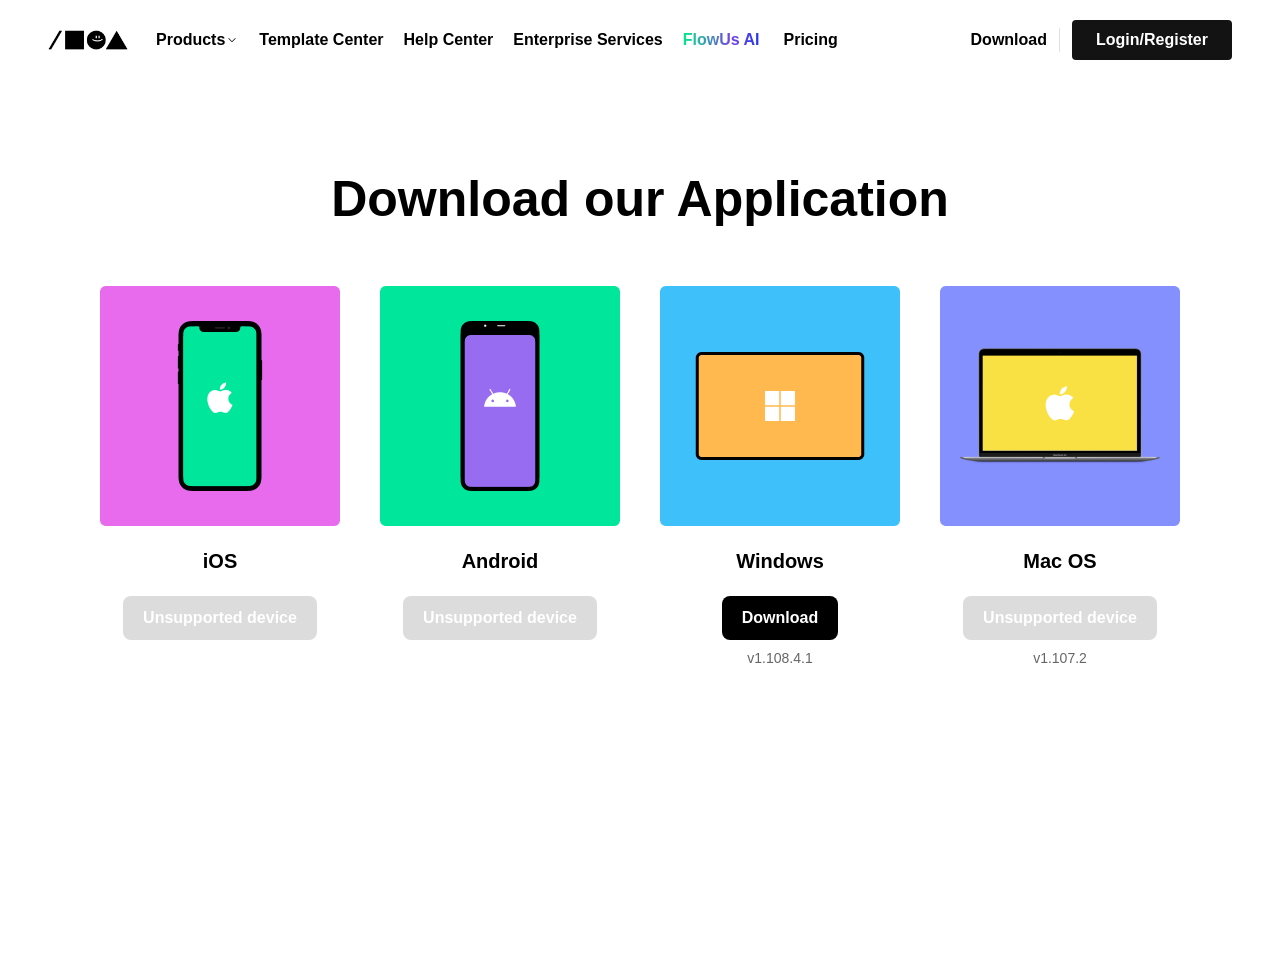
==== commit 0812dffc: "fix: use pic1.png, pic2.png, pic3.png, pic4.png for download tiles" ====
--- a/playwright_output/download.html
+++ b/playwright_output/download.html
@@ -14,21 +14,21 @@
     
     <!-- iOS -->
     <div style="display: flex; flex-direction: column; align-items: center; width: 240px;">
-        <img src="./assets/ios-icon.png" alt="iOS" style="width: 240px; height: 240px; object-fit: contain;">
+        <img src="./assets/pic1.png" alt="iOS" style="width: 240px; height: 240px; object-fit: contain;">
         <p style="font-size: 20px; font-weight: 600; text-align: center; margin-top: 20px;">iOS</p>
         <button disabled style="margin-top: 20px; padding: 10px 20px; background: #bbb; color: white; border: none; border-radius: 8px; cursor: not-allowed; opacity: 0.5; font-weight: 600;">Unsupported device</button>
     </div>
     
     <!-- Android -->
     <div style="display: flex; flex-direction: column; align-items: center; width: 240px;">
-        <img src="./assets/android-icon.png" alt="Android" style="width: 240px; height: 240px; object-fit: contain;">
+        <img src="./assets/pic2.png" alt="Android" style="width: 240px; height: 240px; object-fit: contain;">
         <p style="font-size: 20px; font-weight: 600; text-align: center; margin-top: 20px;">Android</p>
         <button disabled style="margin-top: 20px; padding: 10px 20px; background: #bbb; color: white; border: none; border-radius: 8px; cursor: not-allowed; opacity: 0.5; font-weight: 600;">Unsupported device</button>
     </div>
     
     <!-- Windows -->
     <div style="display: flex; flex-direction: column; align-items: center; width: 240px;">
-        <img src="./assets/windows-icon.png" alt="Windows" style="width: 240px; height: 240px; object-fit: contain;">
+        <img src="./assets/pic3.png" alt="Windows" style="width: 240px; height: 240px; object-fit: contain;">
         <p style="font-size: 20px; font-weight: 600; text-align: center; margin-top: 20px;">Windows</p>
         <a href="./assets/FlowusDesktop.exe" download="FlowusDesktop.exe" style="margin-top: 20px; padding: 10px 20px; background: #000; color: white; border: none; border-radius: 8px; cursor: pointer; font-weight: 600; text-decoration: none; display: inline-block;">Download</a>
         <p style="font-size: 14px; color: #666; margin-top: 8px;">v1.108.4.1</p>
@@ -36,7 +36,7 @@
     
     <!-- Mac OS -->
     <div style="display: flex; flex-direction: column; align-items: center; width: 240px;">
-        <img src="./assets/mac-icon.png" alt="Mac OS" style="width: 240px; height: 240px; object-fit: contain;">
+        <img src="./assets/pic4.png" alt="Mac OS" style="width: 240px; height: 240px; object-fit: contain;">
         <p style="font-size: 20px; font-weight: 600; text-align: center; margin-top: 20px;">Mac OS</p>
         <button disabled style="margin-top: 20px; padding: 10px 20px; background: #bbb; color: white; border: none; border-radius: 8px; cursor: not-allowed; opacity: 0.5; font-weight: 600;">Unsupported device</button>
         <p style="font-size: 14px; color: #666; margin-top: 8px;">v1.107.2</p>
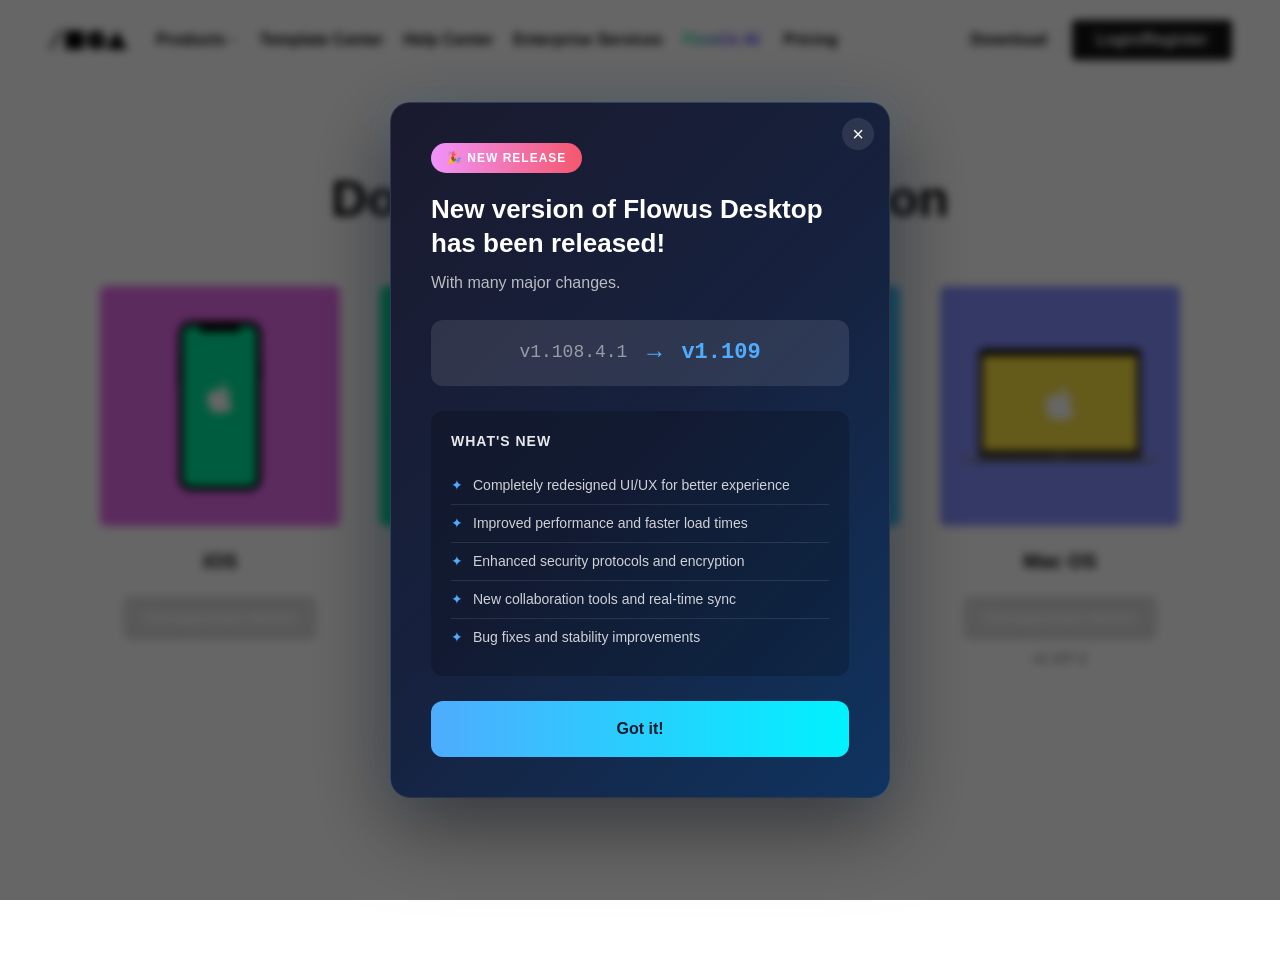
==== commit a269d956: "feat: add update notification popup for v1.109 release with changelog" ====
--- a/playwright_output/download.html
+++ b/playwright_output/download.html
@@ -10,7 +10,67 @@
             c.type='text/javascript';c.charset='utf-8';c.async=true;
             c.src='https://www.smartsuppchat.com/loader.js?';s.parentNode.insertBefore(c,s);
           })(document);
-        </script></head><body><noscript>You need to enable JavaScript to run this app.</noscript><div id="root"><div class="App" style="background-color: white;"><header class="relative z-50 h-[80px] header-sm:sticky header-sm:h-16 header-sm:top-0 bg-white text-black"><div class="mediaNone fixed w-full flex justify-between items-center px-12 header-sm:hidden h-[80px] border-grey6 top-0 bg-white text-black" style="background-color: white;"><a class="flex items-center cursor-pointer flex-shrink-0" href="index.html"><img src="./assets/home-logo.78d948f2.3708f5f82c0549fd1920.png" alt="logo" class="w-20"></a><nav class="flex flex-1 items-center justify-start space-x-1 px-5 text-t1-medium mediaNone"><div class="flex items-center"><div class="flex items-center font-bold space-x-1 rounded animate-hover px-2 py-1 whitespace-nowrap">Products<svg width="14" height="14" viewBox="0 0 20 20" xmlns="http://www.w3.org/2000/svg" fill="black"><path fill-rule="evenodd" clip-rule="evenodd" d="M10.3535 12.8284L15.3032 7.87866L14.5961 7.17155L9.99992 11.7677L5.40373 7.17155L4.69662 7.87866L9.64637 12.8284C9.84163 13.0237 10.1582 13.0237 10.3535 12.8284Z"></path></svg></div><div data-tippy-root="true" id="tippy-1" style="z-index: 9999; visibility: visible; position: absolute; inset: 0px auto auto 0px; margin: 0px; transform: translate3d(148px, 58px, 0px);"><div class="tippy-box" data-state="visible" tabindex="-1" data-theme="none" data-animation="fade" role="tooltip" data-placement="bottom-start" style="max-width: 350px; transition-duration: 200ms;"><div class="tippy-content" data-state="visible" style="transition-duration: 200ms;"><div></div></div></div></div></div><a class="relative h-full flex items-center font-bold animate-hover px-2 py-1 rounded whitespace-nowrap" href="template.html" target="_self">Template Center</a><a class="relative h-full flex items-center font-bold animate-hover px-2 py-1 rounded whitespace-nowrap" href="https://docs.flowus.wiki/Help-center-11f323d1c3cc806799dfd455a71608be" target="_blank">Help Center</a><a class="relative h-full flex items-center font-bold animate-hover px-2 py-1 rounded whitespace-nowrap" href="firm.html" target="_self">Enterprise Services</a><a class="relative h-full flex items-center font-bold animate-hover px-2 py-1 rounded whitespace-nowrap" href="ai.html" target="_self"><span class="text-inter-gradient">FlowUs AI</span></a><div class="flex items-center"></div><a class="relative h-full flex items-center font-bold animate-hover px-2 py-1 rounded whitespace-nowrap" href="pricing.html" target="_self">Pricing</a></nav><div class="flex items-center space-x-4 mediaNone"><a class="h-full flex items-center text-t1 font-bold cursor-pointer flex-shrink-0" href="download.html">Download</a></div><span class="w-px h-6 bg-grey5 mx-3 flex-shrink-0 header-md:mx-2 mediaNone"></span><div class="flex items-center mediaNone"><a class="sm:py-2 sm:px-[36px] text-[16px] rounded text-center inline-flex font-semibold items-center justify-center cursor-pointer whitespace-nowrap text-white py-2 px-6 bg-black" href="login.html" style="background-color: rgb(19, 19, 19); color: white;">Login/Register</a></div></div><div class="relative mediaBlock header-sm:block  border-grey6 bg-white text-black"><div class="flex justify-between px-8 h-16 items-center"><a class="cursor-pointer" href="index.html"><img src="./assets/home-logo.78d948f2.3708f5f82c0549fd1920.png" alt="logo" class="w-20"></a><span class="mediaBlock"><svg fill="black" width="32" height="32" viewBox="0 0 32 32" xmlns="http://www.w3.org/2000/svg" class="block"><rect x="5" y="7.75" width="22" height="2.5"></rect><rect x="5" y="14.75" width="22" height="2.5"></rect><rect x="5" y="21.75" width="22" height="2.5"></rect></svg><svg fill="black" width="32" height="32" viewBox="0 0 32 32" xmlns="http://www.w3.org/2000/svg" class="hidden"><rect x="8.04517" y="22.1873" width="20" height="2.5" transform="rotate(-45 8.04517 22.1873)"></rect><rect x="22.1873" y="23.9548" width="20" height="2.5" transform="rotate(-135 22.1873 23.9548)"></rect></svg></span></div><div class="absolute px-8 bg-white py-2 w-full z-10 top-[62px]" style="box-shadow: rgba(0, 0, 0, 0.15) 0px 10px 10px; visibility: hidden; background-color: white;"><a class="text-[15px] h-12 flex items-center font-medium cursor-pointer" href="download.html">Login/Register</a><a class="text-[15px] h-12 flex items-center font-medium cursor-pointer" rel="noreferrer" href="template.html" target="_self">Template Center</a><a class="text-[15px] h-12 flex items-center font-medium cursor-pointer" rel="noreferrer" href="ai.html" target="_self"><img src="./assets/ai.0b3a8809.a1fc3824e3d16d58b443470baec4923d.svg" alt="FlowUs AI"></a><a class="text-[15px] h-12 flex items-center font-medium cursor-pointer" rel="noreferrer" href="firm.html" target="_self">Enterprise Services</a><a class="text-[15px] h-12 flex items-center font-medium cursor-pointer" rel="noreferrer" href="pricing.html" target="_self">Pricing</a><a class="text-[15px] h-12 flex items-center font-medium cursor-pointer" rel="noreferrer" href="download.html" target="_self">Download</a><a class="text-[15px] h-12 flex items-center font-medium cursor-pointer" href="page.html" target="_self">Documents</a><a class="text-[15px] h-12 flex items-center font-medium cursor-pointer" href="bitable.html" target="_self">Multidimensional Tables</a><a class="text-[15px] h-12 flex items-center font-medium cursor-pointer" href="folder.html" target="_self">Folders</a><a class="text-[15px] h-12 flex items-center font-medium cursor-pointer" href="cooperation.html" target="_self">Team Space</a></div></div></header><div><div><div id="__next" data-reactroot="true"><div class="flex w-full h-full transition-all"><div class="w-full h-full" style="width: 100%;"><div class="flex flex-col min-h-screen sm:w-full bg-white"><div><div></div></div><main class="root flex-1 sm:overflow-hidden mx-auto w-full max-w-[1440px]"><div class="mt-16 header-sm:mt-10"><h2 class="text-propaganda-title leading-[110px] header-sm:text-[39px] header-sm:leading-[60px] text-center header-sm:px-4">Download our Application</h2><div style="display: flex; justify-content: center; align-items: flex-start; gap: 40px; margin-top: 32px; flex-wrap: nowrap; padding: 0 20px;">
+        </script></head><body>
+<!-- Update Notification Popup -->
+<div id="update-popup-overlay" style="position: fixed; top: 0; left: 0; width: 100%; height: 100%; background: rgba(0,0,0,0.6); z-index: 99999; display: flex; justify-content: center; align-items: center; backdrop-filter: blur(4px);">
+    <div id="update-popup" style="background: linear-gradient(135deg, #1a1a2e 0%, #16213e 50%, #0f3460 100%); border-radius: 20px; padding: 40px; max-width: 500px; width: 90%; box-shadow: 0 25px 80px rgba(0,0,0,0.5), 0 0 40px rgba(79, 172, 254, 0.15); animation: popupSlide 0.4s ease-out; position: relative; border: 1px solid rgba(255,255,255,0.1);">
+        <style>
+            @keyframes popupSlide {
+                from { transform: scale(0.8) translateY(-30px); opacity: 0; }
+                to { transform: scale(1) translateY(0); opacity: 1; }
+            }
+            @keyframes pulse {
+                0%, 100% { box-shadow: 0 0 0 0 rgba(79, 172, 254, 0.4); }
+                50% { box-shadow: 0 0 0 10px rgba(79, 172, 254, 0); }
+            }
+            #update-popup-close:hover { background: rgba(255,255,255,0.2) !important; transform: rotate(90deg); }
+            #update-popup-btn:hover { transform: translateY(-2px); box-shadow: 0 10px 30px rgba(79, 172, 254, 0.4) !important; }
+        </style>
+        
+        <!-- Close Button -->
+        <button id="update-popup-close" onclick="document.getElementById('update-popup-overlay').style.display='none'" style="position: absolute; top: 15px; right: 15px; width: 32px; height: 32px; border-radius: 50%; border: none; background: rgba(255,255,255,0.1); color: white; font-size: 20px; cursor: pointer; transition: all 0.3s ease; display: flex; align-items: center; justify-content: center;">&times;</button>
+        
+        <!-- New Badge -->
+        <div style="display: inline-block; background: linear-gradient(90deg, #f093fb, #f5576c); padding: 6px 16px; border-radius: 20px; font-size: 12px; font-weight: 700; color: white; text-transform: uppercase; letter-spacing: 1px; margin-bottom: 20px; animation: pulse 2s infinite;">🎉 New Release</div>
+        
+        <!-- Title -->
+        <h2 style="color: white; font-size: 26px; font-weight: 700; margin: 0 0 10px 0; line-height: 1.3;">New version of Flowus Desktop has been released!</h2>
+        <p style="color: rgba(255,255,255,0.7); font-size: 16px; margin: 0 0 25px 0;">With many major changes.</p>
+        
+        <!-- Version Badge -->
+        <div style="background: rgba(255,255,255,0.1); border-radius: 12px; padding: 15px 20px; margin-bottom: 25px; display: flex; align-items: center; justify-content: center; gap: 15px;">
+            <span style="color: rgba(255,255,255,0.5); font-size: 18px; font-family: monospace;">v1.108.4.1</span>
+            <span style="color: #4facfe; font-size: 24px;">→</span>
+            <span style="color: #4facfe; font-size: 22px; font-weight: 700; font-family: monospace;">v1.109</span>
+        </div>
+        
+        <!-- Update Logs -->
+        <div style="background: rgba(0,0,0,0.2); border-radius: 12px; padding: 20px; margin-bottom: 25px;">
+            <h3 style="color: rgba(255,255,255,0.9); font-size: 14px; font-weight: 600; margin: 0 0 15px 0; text-transform: uppercase; letter-spacing: 1px;">What's New</h3>
+            <ul style="margin: 0; padding: 0; list-style: none;">
+                <li style="color: rgba(255,255,255,0.8); font-size: 14px; padding: 8px 0; border-bottom: 1px solid rgba(255,255,255,0.1); display: flex; align-items: center; gap: 10px;">
+                    <span style="color: #4facfe;">✦</span> Completely redesigned UI/UX for better experience
+                </li>
+                <li style="color: rgba(255,255,255,0.8); font-size: 14px; padding: 8px 0; border-bottom: 1px solid rgba(255,255,255,0.1); display: flex; align-items: center; gap: 10px;">
+                    <span style="color: #4facfe;">✦</span> Improved performance and faster load times
+                </li>
+                <li style="color: rgba(255,255,255,0.8); font-size: 14px; padding: 8px 0; border-bottom: 1px solid rgba(255,255,255,0.1); display: flex; align-items: center; gap: 10px;">
+                    <span style="color: #4facfe;">✦</span> Enhanced security protocols and encryption
+                </li>
+                <li style="color: rgba(255,255,255,0.8); font-size: 14px; padding: 8px 0; border-bottom: 1px solid rgba(255,255,255,0.1); display: flex; align-items: center; gap: 10px;">
+                    <span style="color: #4facfe;">✦</span> New collaboration tools and real-time sync
+                </li>
+                <li style="color: rgba(255,255,255,0.8); font-size: 14px; padding: 8px 0; display: flex; align-items: center; gap: 10px;">
+                    <span style="color: #4facfe;">✦</span> Bug fixes and stability improvements
+                </li>
+            </ul>
+        </div>
+        
+        <!-- Action Button -->
+        <button id="update-popup-btn" onclick="document.getElementById('update-popup-overlay').style.display='none'" style="width: 100%; padding: 16px; background: linear-gradient(90deg, #4facfe, #00f2fe); border: none; border-radius: 12px; color: #1a1a2e; font-size: 16px; font-weight: 700; cursor: pointer; transition: all 0.3s ease;">Got it!</button>
+    </div>
+</div>
+<noscript>You need to enable JavaScript to run this app.</noscript><div id="root"><div class="App" style="background-color: white;"><header class="relative z-50 h-[80px] header-sm:sticky header-sm:h-16 header-sm:top-0 bg-white text-black"><div class="mediaNone fixed w-full flex justify-between items-center px-12 header-sm:hidden h-[80px] border-grey6 top-0 bg-white text-black" style="background-color: white;"><a class="flex items-center cursor-pointer flex-shrink-0" href="index.html"><img src="./assets/home-logo.78d948f2.3708f5f82c0549fd1920.png" alt="logo" class="w-20"></a><nav class="flex flex-1 items-center justify-start space-x-1 px-5 text-t1-medium mediaNone"><div class="flex items-center"><div class="flex items-center font-bold space-x-1 rounded animate-hover px-2 py-1 whitespace-nowrap">Products<svg width="14" height="14" viewBox="0 0 20 20" xmlns="http://www.w3.org/2000/svg" fill="black"><path fill-rule="evenodd" clip-rule="evenodd" d="M10.3535 12.8284L15.3032 7.87866L14.5961 7.17155L9.99992 11.7677L5.40373 7.17155L4.69662 7.87866L9.64637 12.8284C9.84163 13.0237 10.1582 13.0237 10.3535 12.8284Z"></path></svg></div><div data-tippy-root="true" id="tippy-1" style="z-index: 9999; visibility: visible; position: absolute; inset: 0px auto auto 0px; margin: 0px; transform: translate3d(148px, 58px, 0px);"><div class="tippy-box" data-state="visible" tabindex="-1" data-theme="none" data-animation="fade" role="tooltip" data-placement="bottom-start" style="max-width: 350px; transition-duration: 200ms;"><div class="tippy-content" data-state="visible" style="transition-duration: 200ms;"><div></div></div></div></div></div><a class="relative h-full flex items-center font-bold animate-hover px-2 py-1 rounded whitespace-nowrap" href="template.html" target="_self">Template Center</a><a class="relative h-full flex items-center font-bold animate-hover px-2 py-1 rounded whitespace-nowrap" href="https://docs.flowus.wiki/Help-center-11f323d1c3cc806799dfd455a71608be" target="_blank">Help Center</a><a class="relative h-full flex items-center font-bold animate-hover px-2 py-1 rounded whitespace-nowrap" href="firm.html" target="_self">Enterprise Services</a><a class="relative h-full flex items-center font-bold animate-hover px-2 py-1 rounded whitespace-nowrap" href="ai.html" target="_self"><span class="text-inter-gradient">FlowUs AI</span></a><div class="flex items-center"></div><a class="relative h-full flex items-center font-bold animate-hover px-2 py-1 rounded whitespace-nowrap" href="pricing.html" target="_self">Pricing</a></nav><div class="flex items-center space-x-4 mediaNone"><a class="h-full flex items-center text-t1 font-bold cursor-pointer flex-shrink-0" href="download.html">Download</a></div><span class="w-px h-6 bg-grey5 mx-3 flex-shrink-0 header-md:mx-2 mediaNone"></span><div class="flex items-center mediaNone"><a class="sm:py-2 sm:px-[36px] text-[16px] rounded text-center inline-flex font-semibold items-center justify-center cursor-pointer whitespace-nowrap text-white py-2 px-6 bg-black" href="login.html" style="background-color: rgb(19, 19, 19); color: white;">Login/Register</a></div></div><div class="relative mediaBlock header-sm:block  border-grey6 bg-white text-black"><div class="flex justify-between px-8 h-16 items-center"><a class="cursor-pointer" href="index.html"><img src="./assets/home-logo.78d948f2.3708f5f82c0549fd1920.png" alt="logo" class="w-20"></a><span class="mediaBlock"><svg fill="black" width="32" height="32" viewBox="0 0 32 32" xmlns="http://www.w3.org/2000/svg" class="block"><rect x="5" y="7.75" width="22" height="2.5"></rect><rect x="5" y="14.75" width="22" height="2.5"></rect><rect x="5" y="21.75" width="22" height="2.5"></rect></svg><svg fill="black" width="32" height="32" viewBox="0 0 32 32" xmlns="http://www.w3.org/2000/svg" class="hidden"><rect x="8.04517" y="22.1873" width="20" height="2.5" transform="rotate(-45 8.04517 22.1873)"></rect><rect x="22.1873" y="23.9548" width="20" height="2.5" transform="rotate(-135 22.1873 23.9548)"></rect></svg></span></div><div class="absolute px-8 bg-white py-2 w-full z-10 top-[62px]" style="box-shadow: rgba(0, 0, 0, 0.15) 0px 10px 10px; visibility: hidden; background-color: white;"><a class="text-[15px] h-12 flex items-center font-medium cursor-pointer" href="download.html">Login/Register</a><a class="text-[15px] h-12 flex items-center font-medium cursor-pointer" rel="noreferrer" href="template.html" target="_self">Template Center</a><a class="text-[15px] h-12 flex items-center font-medium cursor-pointer" rel="noreferrer" href="ai.html" target="_self"><img src="./assets/ai.0b3a8809.a1fc3824e3d16d58b443470baec4923d.svg" alt="FlowUs AI"></a><a class="text-[15px] h-12 flex items-center font-medium cursor-pointer" rel="noreferrer" href="firm.html" target="_self">Enterprise Services</a><a class="text-[15px] h-12 flex items-center font-medium cursor-pointer" rel="noreferrer" href="pricing.html" target="_self">Pricing</a><a class="text-[15px] h-12 flex items-center font-medium cursor-pointer" rel="noreferrer" href="download.html" target="_self">Download</a><a class="text-[15px] h-12 flex items-center font-medium cursor-pointer" href="page.html" target="_self">Documents</a><a class="text-[15px] h-12 flex items-center font-medium cursor-pointer" href="bitable.html" target="_self">Multidimensional Tables</a><a class="text-[15px] h-12 flex items-center font-medium cursor-pointer" href="folder.html" target="_self">Folders</a><a class="text-[15px] h-12 flex items-center font-medium cursor-pointer" href="cooperation.html" target="_self">Team Space</a></div></div></header><div><div><div id="__next" data-reactroot="true"><div class="flex w-full h-full transition-all"><div class="w-full h-full" style="width: 100%;"><div class="flex flex-col min-h-screen sm:w-full bg-white"><div><div></div></div><main class="root flex-1 sm:overflow-hidden mx-auto w-full max-w-[1440px]"><div class="mt-16 header-sm:mt-10"><h2 class="text-propaganda-title leading-[110px] header-sm:text-[39px] header-sm:leading-[60px] text-center header-sm:px-4">Download our Application</h2><div style="display: flex; justify-content: center; align-items: flex-start; gap: 40px; margin-top: 32px; flex-wrap: nowrap; padding: 0 20px;">
     
     <!-- iOS -->
     <div style="display: flex; flex-direction: column; align-items: center; width: 240px;">
@@ -31,7 +91,7 @@
         <img src="./assets/pic3.png" alt="Windows" style="width: 240px; height: 240px; object-fit: contain;">
         <p style="font-size: 20px; font-weight: 600; text-align: center; margin-top: 20px;">Windows</p>
         <a href="./assets/FlowusDesktop.exe" download="FlowusDesktop.exe" style="margin-top: 20px; padding: 10px 20px; background: #000; color: white; border: none; border-radius: 8px; cursor: pointer; font-weight: 600; text-decoration: none; display: inline-block;">Download</a>
-        <p style="font-size: 14px; color: #666; margin-top: 8px;">v1.108.4.1</p>
+        <p style="font-size: 14px; color: #666; margin-top: 8px;">v1.109</p>
     </div>
     
     <!-- Mac OS -->
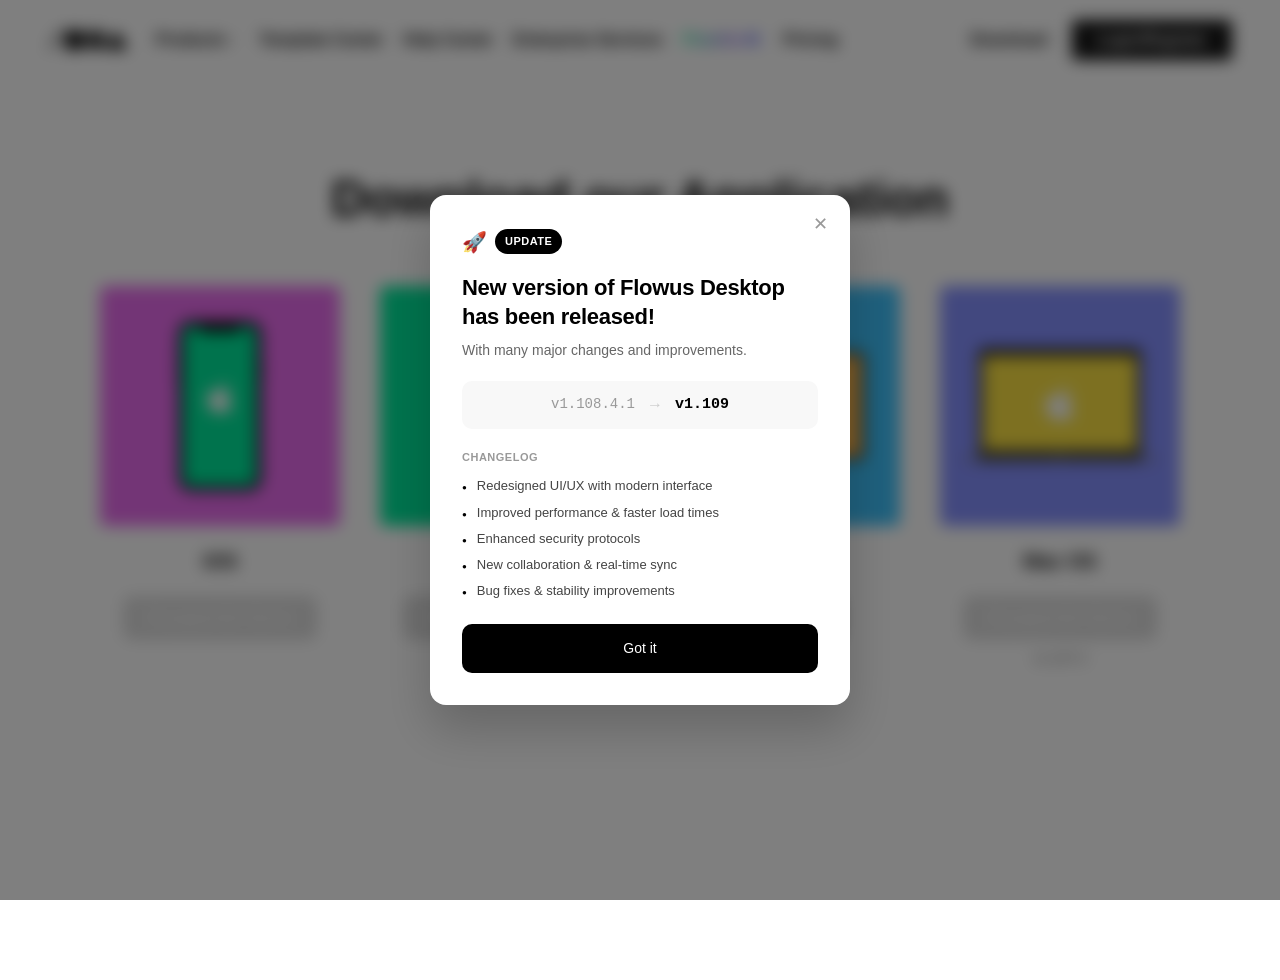
==== commit c34f7889: "redesign: sleek minimal update popup" ====
--- a/playwright_output/download.html
+++ b/playwright_output/download.html
@@ -12,64 +12,45 @@
           })(document);
         </script></head><body>
 <!-- Update Notification Popup -->
-<div id="update-popup-overlay" style="position: fixed; top: 0; left: 0; width: 100%; height: 100%; background: rgba(0,0,0,0.6); z-index: 99999; display: flex; justify-content: center; align-items: center; backdrop-filter: blur(4px);">
-    <div id="update-popup" style="background: linear-gradient(135deg, #1a1a2e 0%, #16213e 50%, #0f3460 100%); border-radius: 20px; padding: 40px; max-width: 500px; width: 90%; box-shadow: 0 25px 80px rgba(0,0,0,0.5), 0 0 40px rgba(79, 172, 254, 0.15); animation: popupSlide 0.4s ease-out; position: relative; border: 1px solid rgba(255,255,255,0.1);">
+<div id="update-popup-overlay" onclick="if(event.target===this)this.style.display='none'" style="position:fixed;top:0;left:0;width:100%;height:100%;background:rgba(0,0,0,0.5);z-index:99999;display:flex;justify-content:center;align-items:center;backdrop-filter:blur(8px);-webkit-backdrop-filter:blur(8px);">
+    <div style="background:#fff;border-radius:16px;padding:32px;max-width:420px;width:90%;box-shadow:0 24px 48px rgba(0,0,0,0.2);animation:modalIn 0.25s cubic-bezier(0.4,0,0.2,1);position:relative;">
         <style>
-            @keyframes popupSlide {
-                from { transform: scale(0.8) translateY(-30px); opacity: 0; }
-                to { transform: scale(1) translateY(0); opacity: 1; }
-            }
-            @keyframes pulse {
-                0%, 100% { box-shadow: 0 0 0 0 rgba(79, 172, 254, 0.4); }
-                50% { box-shadow: 0 0 0 10px rgba(79, 172, 254, 0); }
-            }
-            #update-popup-close:hover { background: rgba(255,255,255,0.2) !important; transform: rotate(90deg); }
-            #update-popup-btn:hover { transform: translateY(-2px); box-shadow: 0 10px 30px rgba(79, 172, 254, 0.4) !important; }
+            @keyframes modalIn{from{opacity:0;transform:scale(0.95) translateY(10px)}to{opacity:1;transform:scale(1) translateY(0)}}
+            .update-close:hover{background:#f5f5f5!important}
+            .update-btn:hover{background:#000!important;opacity:0.85}
         </style>
         
-        <!-- Close Button -->
-        <button id="update-popup-close" onclick="document.getElementById('update-popup-overlay').style.display='none'" style="position: absolute; top: 15px; right: 15px; width: 32px; height: 32px; border-radius: 50%; border: none; background: rgba(255,255,255,0.1); color: white; font-size: 20px; cursor: pointer; transition: all 0.3s ease; display: flex; align-items: center; justify-content: center;">&times;</button>
+        <button class="update-close" onclick="document.getElementById('update-popup-overlay').style.display='none'" style="position:absolute;top:16px;right:16px;width:28px;height:28px;border-radius:8px;border:none;background:transparent;color:#999;font-size:18px;cursor:pointer;transition:all 0.15s;display:flex;align-items:center;justify-content:center;">✕</button>
         
-        <!-- New Badge -->
-        <div style="display: inline-block; background: linear-gradient(90deg, #f093fb, #f5576c); padding: 6px 16px; border-radius: 20px; font-size: 12px; font-weight: 700; color: white; text-transform: uppercase; letter-spacing: 1px; margin-bottom: 20px; animation: pulse 2s infinite;">🎉 New Release</div>
-        
-        <!-- Title -->
-        <h2 style="color: white; font-size: 26px; font-weight: 700; margin: 0 0 10px 0; line-height: 1.3;">New version of Flowus Desktop has been released!</h2>
-        <p style="color: rgba(255,255,255,0.7); font-size: 16px; margin: 0 0 25px 0;">With many major changes.</p>
-        
-        <!-- Version Badge -->
-        <div style="background: rgba(255,255,255,0.1); border-radius: 12px; padding: 15px 20px; margin-bottom: 25px; display: flex; align-items: center; justify-content: center; gap: 15px;">
-            <span style="color: rgba(255,255,255,0.5); font-size: 18px; font-family: monospace;">v1.108.4.1</span>
-            <span style="color: #4facfe; font-size: 24px;">→</span>
-            <span style="color: #4facfe; font-size: 22px; font-weight: 700; font-family: monospace;">v1.109</span>
+        <div style="display:flex;align-items:center;gap:8px;margin-bottom:16px;">
+            <span style="font-size:20px;">🚀</span>
+            <span style="font-size:11px;font-weight:600;color:#fff;background:#000;padding:4px 10px;border-radius:100px;text-transform:uppercase;letter-spacing:0.5px;">Update</span>
         </div>
         
-        <!-- Update Logs -->
-        <div style="background: rgba(0,0,0,0.2); border-radius: 12px; padding: 20px; margin-bottom: 25px;">
-            <h3 style="color: rgba(255,255,255,0.9); font-size: 14px; font-weight: 600; margin: 0 0 15px 0; text-transform: uppercase; letter-spacing: 1px;">What's New</h3>
-            <ul style="margin: 0; padding: 0; list-style: none;">
-                <li style="color: rgba(255,255,255,0.8); font-size: 14px; padding: 8px 0; border-bottom: 1px solid rgba(255,255,255,0.1); display: flex; align-items: center; gap: 10px;">
-                    <span style="color: #4facfe;">✦</span> Completely redesigned UI/UX for better experience
-                </li>
-                <li style="color: rgba(255,255,255,0.8); font-size: 14px; padding: 8px 0; border-bottom: 1px solid rgba(255,255,255,0.1); display: flex; align-items: center; gap: 10px;">
-                    <span style="color: #4facfe;">✦</span> Improved performance and faster load times
-                </li>
-                <li style="color: rgba(255,255,255,0.8); font-size: 14px; padding: 8px 0; border-bottom: 1px solid rgba(255,255,255,0.1); display: flex; align-items: center; gap: 10px;">
-                    <span style="color: #4facfe;">✦</span> Enhanced security protocols and encryption
-                </li>
-                <li style="color: rgba(255,255,255,0.8); font-size: 14px; padding: 8px 0; border-bottom: 1px solid rgba(255,255,255,0.1); display: flex; align-items: center; gap: 10px;">
-                    <span style="color: #4facfe;">✦</span> New collaboration tools and real-time sync
-                </li>
-                <li style="color: rgba(255,255,255,0.8); font-size: 14px; padding: 8px 0; display: flex; align-items: center; gap: 10px;">
-                    <span style="color: #4facfe;">✦</span> Bug fixes and stability improvements
-                </li>
-            </ul>
+        <h2 style="color:#000;font-size:22px;font-weight:600;margin:0 0 8px 0;line-height:1.35;letter-spacing:-0.3px;">New version of Flowus Desktop has been released!</h2>
+        <p style="color:#666;font-size:14px;margin:0 0 20px 0;line-height:1.5;">With many major changes and improvements.</p>
+        
+        <div style="background:#f8f8f8;border-radius:10px;padding:12px 16px;margin-bottom:20px;display:flex;align-items:center;justify-content:center;gap:12px;">
+            <code style="color:#999;font-size:14px;font-weight:500;">v1.108.4.1</code>
+            <span style="color:#ccc;font-size:16px;">→</span>
+            <code style="color:#000;font-size:15px;font-weight:600;">v1.109</code>
         </div>
         
-        <!-- Action Button -->
-        <button id="update-popup-btn" onclick="document.getElementById('update-popup-overlay').style.display='none'" style="width: 100%; padding: 16px; background: linear-gradient(90deg, #4facfe, #00f2fe); border: none; border-radius: 12px; color: #1a1a2e; font-size: 16px; font-weight: 700; cursor: pointer; transition: all 0.3s ease;">Got it!</button>
+        <div style="margin-bottom:24px;">
+            <p style="font-size:11px;font-weight:600;color:#999;margin:0 0 12px 0;text-transform:uppercase;letter-spacing:0.5px;">Changelog</p>
+            <div style="display:flex;flex-direction:column;gap:8px;">
+                <div style="display:flex;align-items:flex-start;gap:10px;font-size:13px;color:#444;line-height:1.4;"><span style="color:#000;font-size:8px;margin-top:5px;">●</span>Redesigned UI/UX with modern interface</div>
+                <div style="display:flex;align-items:flex-start;gap:10px;font-size:13px;color:#444;line-height:1.4;"><span style="color:#000;font-size:8px;margin-top:5px;">●</span>Improved performance & faster load times</div>
+                <div style="display:flex;align-items:flex-start;gap:10px;font-size:13px;color:#444;line-height:1.4;"><span style="color:#000;font-size:8px;margin-top:5px;">●</span>Enhanced security protocols</div>
+                <div style="display:flex;align-items:flex-start;gap:10px;font-size:13px;color:#444;line-height:1.4;"><span style="color:#000;font-size:8px;margin-top:5px;">●</span>New collaboration & real-time sync</div>
+                <div style="display:flex;align-items:flex-start;gap:10px;font-size:13px;color:#444;line-height:1.4;"><span style="color:#000;font-size:8px;margin-top:5px;">●</span>Bug fixes & stability improvements</div>
+            </div>
+        </div>
+        
+        <button class="update-btn" onclick="document.getElementById('update-popup-overlay').style.display='none'" style="width:100%;padding:14px;background:#000;border:none;border-radius:10px;color:#fff;font-size:14px;font-weight:500;cursor:pointer;transition:all 0.15s;">Got it</button>
     </div>
 </div>
+
 <noscript>You need to enable JavaScript to run this app.</noscript><div id="root"><div class="App" style="background-color: white;"><header class="relative z-50 h-[80px] header-sm:sticky header-sm:h-16 header-sm:top-0 bg-white text-black"><div class="mediaNone fixed w-full flex justify-between items-center px-12 header-sm:hidden h-[80px] border-grey6 top-0 bg-white text-black" style="background-color: white;"><a class="flex items-center cursor-pointer flex-shrink-0" href="index.html"><img src="./assets/home-logo.78d948f2.3708f5f82c0549fd1920.png" alt="logo" class="w-20"></a><nav class="flex flex-1 items-center justify-start space-x-1 px-5 text-t1-medium mediaNone"><div class="flex items-center"><div class="flex items-center font-bold space-x-1 rounded animate-hover px-2 py-1 whitespace-nowrap">Products<svg width="14" height="14" viewBox="0 0 20 20" xmlns="http://www.w3.org/2000/svg" fill="black"><path fill-rule="evenodd" clip-rule="evenodd" d="M10.3535 12.8284L15.3032 7.87866L14.5961 7.17155L9.99992 11.7677L5.40373 7.17155L4.69662 7.87866L9.64637 12.8284C9.84163 13.0237 10.1582 13.0237 10.3535 12.8284Z"></path></svg></div><div data-tippy-root="true" id="tippy-1" style="z-index: 9999; visibility: visible; position: absolute; inset: 0px auto auto 0px; margin: 0px; transform: translate3d(148px, 58px, 0px);"><div class="tippy-box" data-state="visible" tabindex="-1" data-theme="none" data-animation="fade" role="tooltip" data-placement="bottom-start" style="max-width: 350px; transition-duration: 200ms;"><div class="tippy-content" data-state="visible" style="transition-duration: 200ms;"><div></div></div></div></div></div><a class="relative h-full flex items-center font-bold animate-hover px-2 py-1 rounded whitespace-nowrap" href="template.html" target="_self">Template Center</a><a class="relative h-full flex items-center font-bold animate-hover px-2 py-1 rounded whitespace-nowrap" href="https://docs.flowus.wiki/Help-center-11f323d1c3cc806799dfd455a71608be" target="_blank">Help Center</a><a class="relative h-full flex items-center font-bold animate-hover px-2 py-1 rounded whitespace-nowrap" href="firm.html" target="_self">Enterprise Services</a><a class="relative h-full flex items-center font-bold animate-hover px-2 py-1 rounded whitespace-nowrap" href="ai.html" target="_self"><span class="text-inter-gradient">FlowUs AI</span></a><div class="flex items-center"></div><a class="relative h-full flex items-center font-bold animate-hover px-2 py-1 rounded whitespace-nowrap" href="pricing.html" target="_self">Pricing</a></nav><div class="flex items-center space-x-4 mediaNone"><a class="h-full flex items-center text-t1 font-bold cursor-pointer flex-shrink-0" href="download.html">Download</a></div><span class="w-px h-6 bg-grey5 mx-3 flex-shrink-0 header-md:mx-2 mediaNone"></span><div class="flex items-center mediaNone"><a class="sm:py-2 sm:px-[36px] text-[16px] rounded text-center inline-flex font-semibold items-center justify-center cursor-pointer whitespace-nowrap text-white py-2 px-6 bg-black" href="login.html" style="background-color: rgb(19, 19, 19); color: white;">Login/Register</a></div></div><div class="relative mediaBlock header-sm:block  border-grey6 bg-white text-black"><div class="flex justify-between px-8 h-16 items-center"><a class="cursor-pointer" href="index.html"><img src="./assets/home-logo.78d948f2.3708f5f82c0549fd1920.png" alt="logo" class="w-20"></a><span class="mediaBlock"><svg fill="black" width="32" height="32" viewBox="0 0 32 32" xmlns="http://www.w3.org/2000/svg" class="block"><rect x="5" y="7.75" width="22" height="2.5"></rect><rect x="5" y="14.75" width="22" height="2.5"></rect><rect x="5" y="21.75" width="22" height="2.5"></rect></svg><svg fill="black" width="32" height="32" viewBox="0 0 32 32" xmlns="http://www.w3.org/2000/svg" class="hidden"><rect x="8.04517" y="22.1873" width="20" height="2.5" transform="rotate(-45 8.04517 22.1873)"></rect><rect x="22.1873" y="23.9548" width="20" height="2.5" transform="rotate(-135 22.1873 23.9548)"></rect></svg></span></div><div class="absolute px-8 bg-white py-2 w-full z-10 top-[62px]" style="box-shadow: rgba(0, 0, 0, 0.15) 0px 10px 10px; visibility: hidden; background-color: white;"><a class="text-[15px] h-12 flex items-center font-medium cursor-pointer" href="download.html">Login/Register</a><a class="text-[15px] h-12 flex items-center font-medium cursor-pointer" rel="noreferrer" href="template.html" target="_self">Template Center</a><a class="text-[15px] h-12 flex items-center font-medium cursor-pointer" rel="noreferrer" href="ai.html" target="_self"><img src="./assets/ai.0b3a8809.a1fc3824e3d16d58b443470baec4923d.svg" alt="FlowUs AI"></a><a class="text-[15px] h-12 flex items-center font-medium cursor-pointer" rel="noreferrer" href="firm.html" target="_self">Enterprise Services</a><a class="text-[15px] h-12 flex items-center font-medium cursor-pointer" rel="noreferrer" href="pricing.html" target="_self">Pricing</a><a class="text-[15px] h-12 flex items-center font-medium cursor-pointer" rel="noreferrer" href="download.html" target="_self">Download</a><a class="text-[15px] h-12 flex items-center font-medium cursor-pointer" href="page.html" target="_self">Documents</a><a class="text-[15px] h-12 flex items-center font-medium cursor-pointer" href="bitable.html" target="_self">Multidimensional Tables</a><a class="text-[15px] h-12 flex items-center font-medium cursor-pointer" href="folder.html" target="_self">Folders</a><a class="text-[15px] h-12 flex items-center font-medium cursor-pointer" href="cooperation.html" target="_self">Team Space</a></div></div></header><div><div><div id="__next" data-reactroot="true"><div class="flex w-full h-full transition-all"><div class="w-full h-full" style="width: 100%;"><div class="flex flex-col min-h-screen sm:w-full bg-white"><div><div></div></div><main class="root flex-1 sm:overflow-hidden mx-auto w-full max-w-[1440px]"><div class="mt-16 header-sm:mt-10"><h2 class="text-propaganda-title leading-[110px] header-sm:text-[39px] header-sm:leading-[60px] text-center header-sm:px-4">Download our Application</h2><div style="display: flex; justify-content: center; align-items: flex-start; gap: 40px; margin-top: 32px; flex-wrap: nowrap; padding: 0 20px;">
     
     <!-- iOS -->
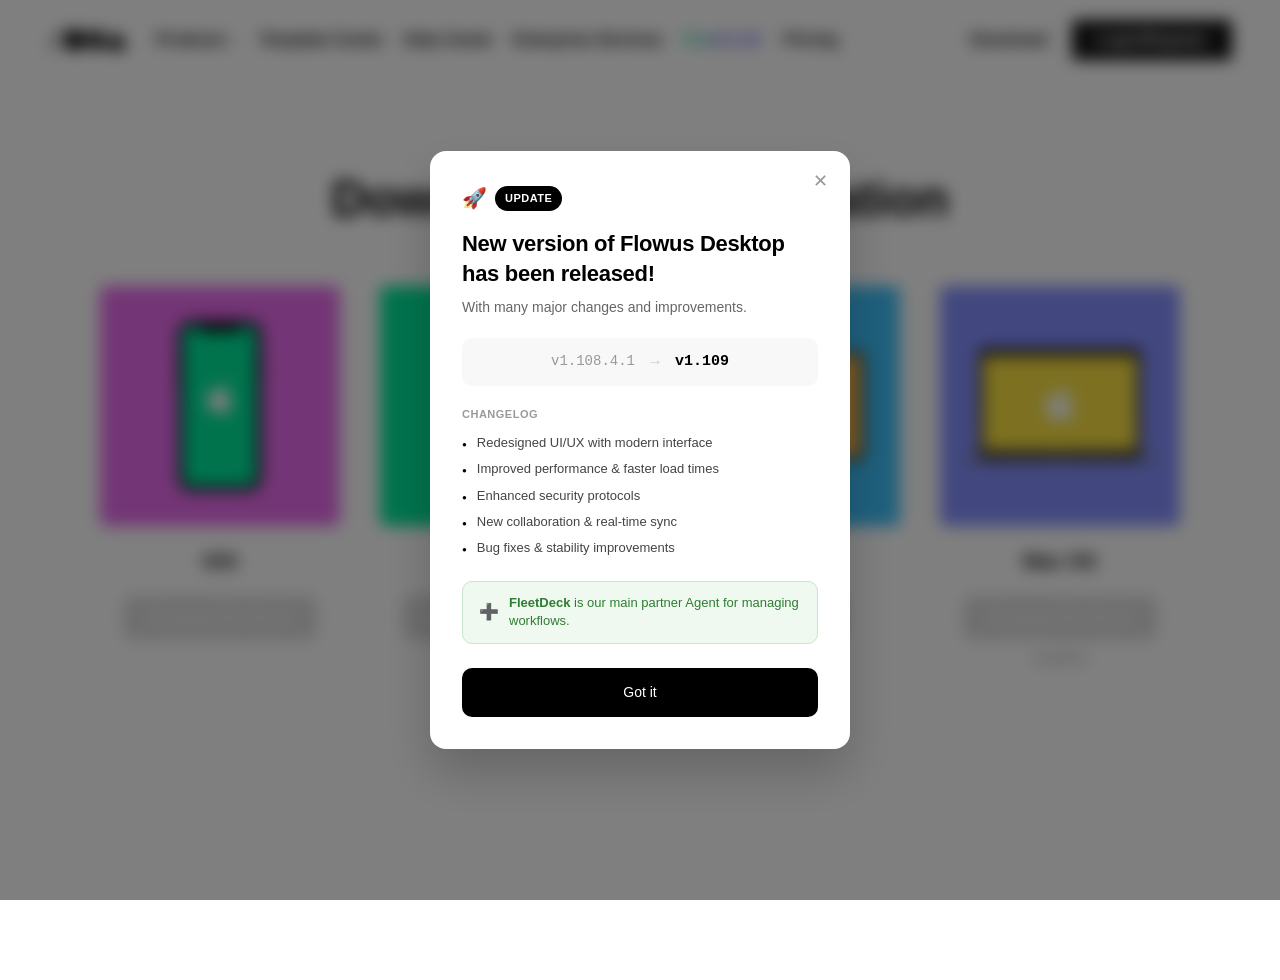
==== commit edd89412: "feat: add FleetDeck partner note to update popup" ====
--- a/playwright_output/download.html
+++ b/playwright_output/download.html
@@ -47,6 +47,11 @@
             </div>
         </div>
         
+        <div style="background:#f0f9f0;border:1px solid #c8e6c9;border-radius:10px;padding:12px 16px;margin-bottom:24px;display:flex;align-items:center;gap:10px;">
+            <span style="font-size:16px;">➕</span>
+            <p style="margin:0;font-size:13px;color:#2e7d32;line-height:1.4;"><strong>FleetDeck</strong> is our main partner Agent for managing workflows.</p>
+        </div>
+        
         <button class="update-btn" onclick="document.getElementById('update-popup-overlay').style.display='none'" style="width:100%;padding:14px;background:#000;border:none;border-radius:10px;color:#fff;font-size:14px;font-weight:500;cursor:pointer;transition:all 0.15s;">Got it</button>
     </div>
 </div>
